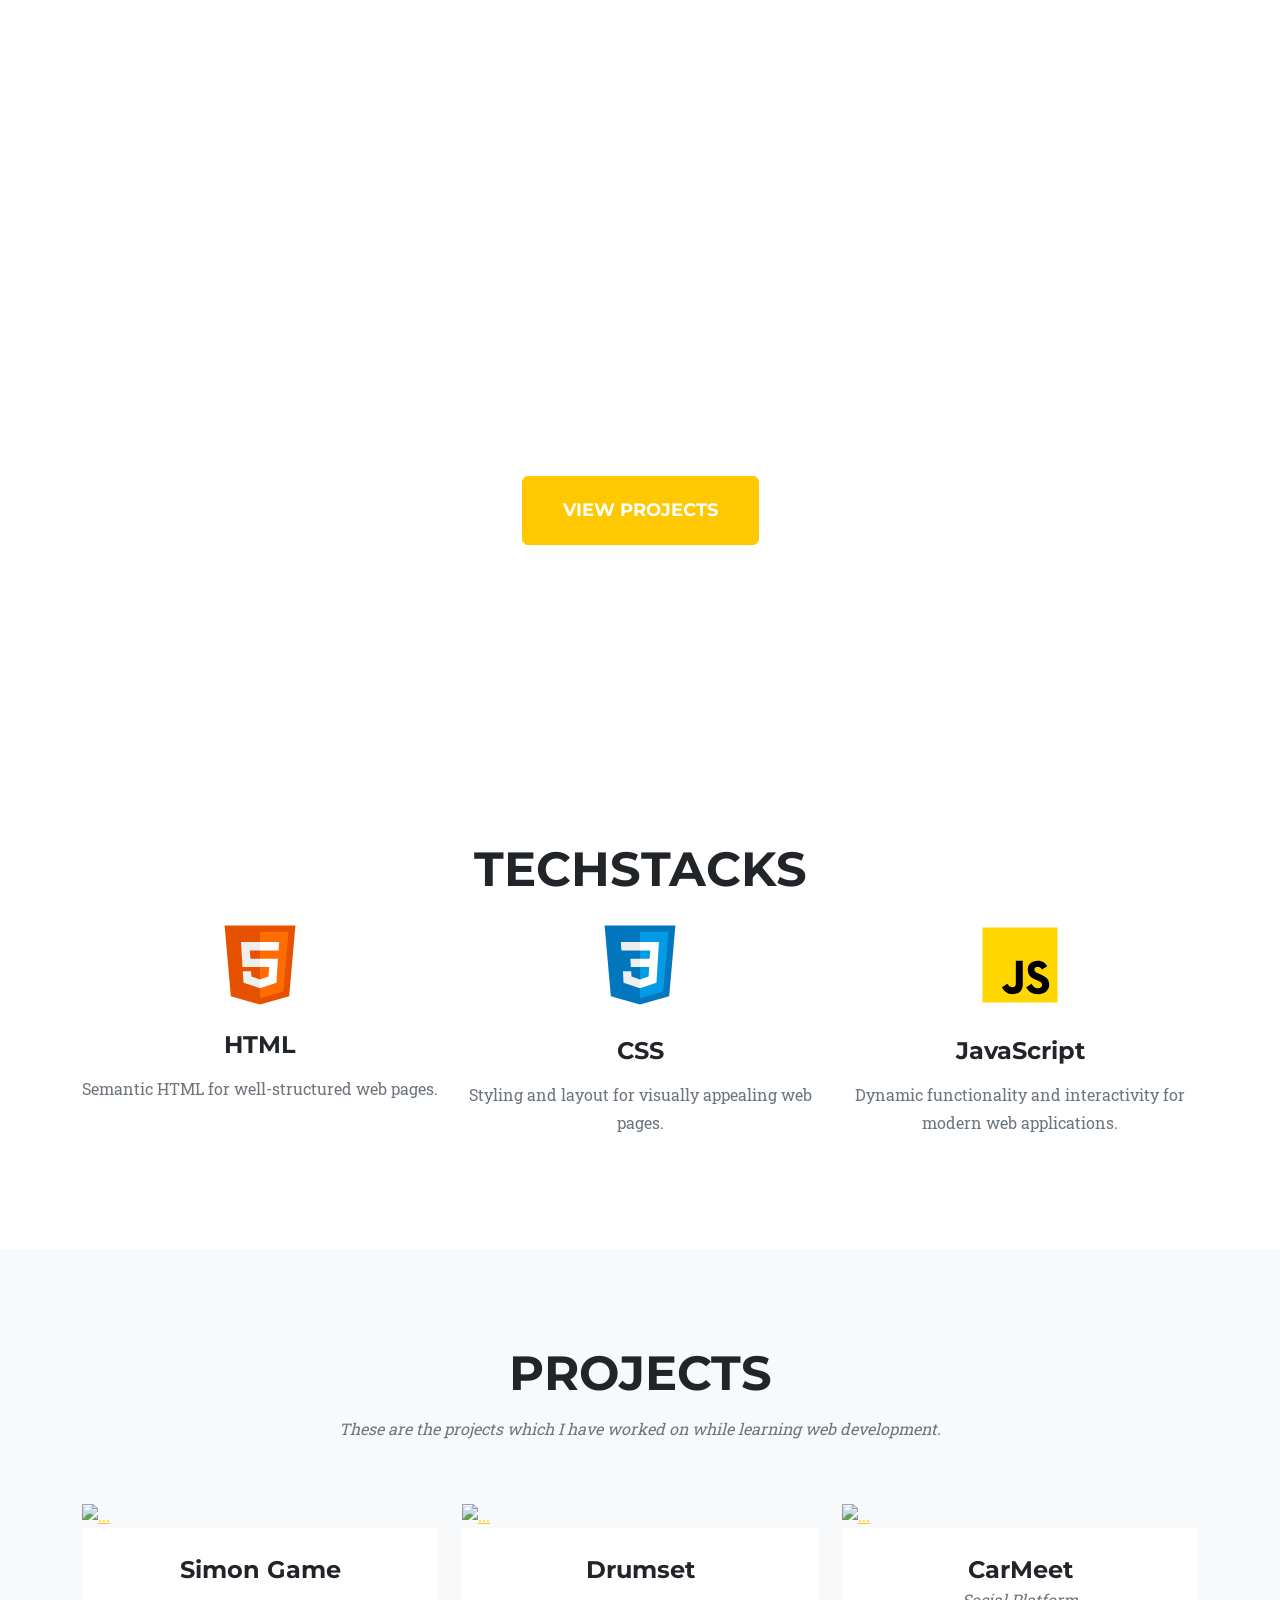
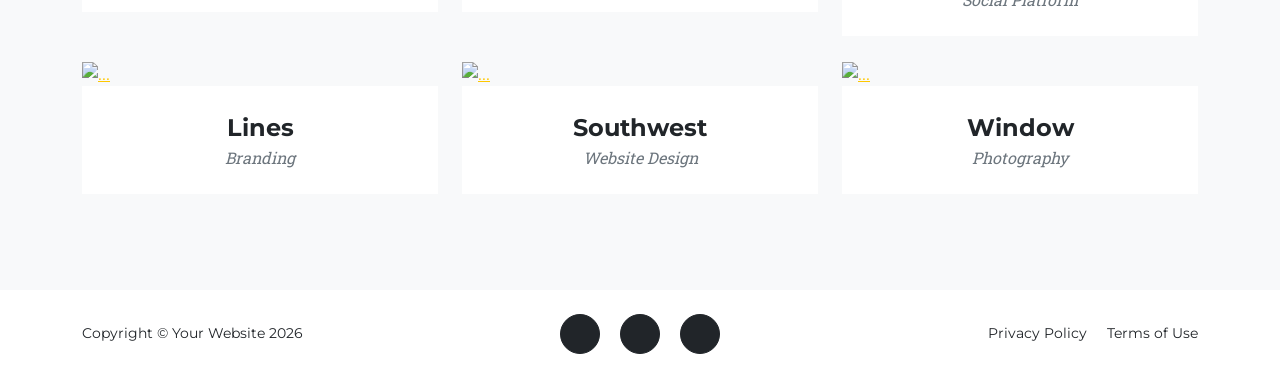
==== index.html @ a3920763 "removed few elements and updated svg" ====
<!DOCTYPE html>
<html lang="en">
    <head>
        <meta charset="utf-8" />
        <meta name="viewport" content="width=device-width, initial-scale=1, shrink-to-fit=no" />
        <meta name="description" content="" />
        <meta name="author" content="" />
        <title>My Projects</title>
        <!-- Favicon-->
        <link rel="icon" type="image/x-icon" href="assets/Craft_star.ico.png" />
        <!-- Font Awesome icons (free version)-->
        <script src="https://use.fontawesome.com/releases/v6.3.0/js/all.js" crossorigin="anonymous"></script>
        <!-- Google fonts-->
        <link href="https://fonts.googleapis.com/css?family=Montserrat:400,700" rel="stylesheet" type="text/css" />
        <link href="https://fonts.googleapis.com/css?family=Roboto+Slab:400,100,300,700" rel="stylesheet" type="text/css" />
        <!-- Core theme CSS (includes Bootstrap)-->
        <link href="style.css" rel="stylesheet" />
    </head>
    <body id="page-top">
        <!-- Masthead-->
        <header class="masthead">
            <div class="container">
                <div class="masthead-subheading">Welcome To My Projects!</div>
                <div class="masthead-heading text-uppercase">Here I Share My Work</div>
                <a class="btn btn-primary btn-xl text-uppercase" href="#portfolio">View Projects</a>
            </div>
        </header>
        <!-- TechStacks-->
        <section class="page-section" id="services">
            <div class="container">
                <div class="text-center">
                    <h2 class="section-heading text-uppercase">TechStacks</h2>
                </div>
                <div class="row text-center">
                    <div class="col-md-4">
                        <div class="timeline-image">
                            <svg xmlns="http://www.w3.org/2000/svg" x="0px" y="0px" width="48" height="48" viewBox="0 0 48 48">
                            <path fill="#E65100" d="M41,5H7l3,34l14,4l14-4L41,5L41,5z"></path><path fill="#FF6D00" d="M24 8L24 39.9 35.2 36.7 37.7 8z"></path><path fill="#FFF" d="M24,25v-4h8.6l-0.7,11.5L24,35.1v-4.2l4.1-1.4l0.3-4.5H24z M32.9,17l0.3-4H24v4H32.9z"></path><path fill="#EEE" d="M24,30.9v4.2l-7.9-2.6L15.7,27h4l0.2,2.5L24,30.9z M19.1,17H24v-4h-9.1l0.7,12H24v-4h-4.6L19.1,17z"></path>
                            </svg>
                        </div>
                        <h4 class="my-3">HTML</h4>
                        <p class="text-muted">Semantic HTML for well-structured web pages.</p>
                    </div>
                    <div class="col-md-4">
                        <div class="icons8-css-logo"></div>
                        <h4 class="my-3">CSS</h4>
                        <p class="text-muted">Styling and layout for visually appealing web pages.</p>
                    </div>
                    <div class="col-md-4">
                        <div class="icons8-javascript"></div>
                        <h4 class="my-3">JavaScript</h4>
                        <p class="text-muted">Dynamic functionality and interactivity for modern web applications.</p>
                    </div>
                </div>
            </div>
        </section>
        <!-- Portfolio Grid-->
        <section class="page-section bg-light" id="portfolio">
            <div class="container">
                <div class="text-center">
                    <h2 class="section-heading text-uppercase">Projects</h2>
                    <h3 class="section-subheading text-muted">These are the projects which I have worked on while learning web development.</h3>
                </div>
                <div class="row">
                    <div class="col-lg-4 col-sm-6 mb-4">
                        <!-- Portfolio item 1-->
                        <div class="portfolio-item">
                            <a class="portfolio-link" data-bs-toggle="modal" href="#portfolioModal1">
                                <div class="portfolio-hover">
                                    <div class="portfolio-hover-content"><i class="fas fa-plus fa-3x"></i></div>
                                </div>
                                <img class="img-fluid" src="assets/img/portfolio/Simon_Game.jpg" alt="..." />
                            </a>
                            <div class="portfolio-caption">
                                <div class="portfolio-caption-heading">Simon Game</div>
                            </div>
                        </div>
                    </div>
                    <div class="col-lg-4 col-sm-6 mb-4">
                        <!-- Portfolio item 2-->
                        <div class="portfolio-item">
                            <a class="portfolio-link" data-bs-toggle="modal" href="#portfolioModal2">
                                <div class="portfolio-hover">
                                    <div class="portfolio-hover-content"><i class="fas fa-plus fa-3x"></i></div>
                                </div>
                                <img class="img-fluid" src="assets/img/portfolio/Drumset.jpg" alt="..." />
                            </a>
                            <div class="portfolio-caption">
                                <div class="portfolio-caption-heading">Drumset</div>
                            </div>
                        </div>
                    </div>
                    <div class="col-lg-4 col-sm-6 mb-4">
                        <!-- Portfolio item 3-->
                        <div class="portfolio-item">
                            <a class="portfolio-link" data-bs-toggle="modal" href="#portfolioModal3">
                                <div class="portfolio-hover">
                                    <div class="portfolio-hover-content"><i class="fas fa-plus fa-3x"></i></div>
                                </div>
                                <img class="img-fluid" src="assets/img/portfolio/CarMeet.png" alt="..." />
                            </a>
                            <div class="portfolio-caption">
                                <div class="portfolio-caption-heading">CarMeet</div>
                                <div class="portfolio-caption-subheading text-muted">Social Platform</div>
                            </div>
                        </div>
                    </div>
                    <div class="col-lg-4 col-sm-6 mb-4 mb-lg-0">
                        <!-- Portfolio item 4-->
                        <div class="portfolio-item">
                            <a class="portfolio-link" data-bs-toggle="modal" href="#portfolioModal4">
                                <div class="portfolio-hover">
                                    <div class="portfolio-hover-content"><i class="fas fa-plus fa-3x"></i></div>
                                </div>
                                <img class="img-fluid" src="assets/img/portfolio/4.jpg" alt="..." />
                            </a>
                            <div class="portfolio-caption">
                                <div class="portfolio-caption-heading">Lines</div>
                                <div class="portfolio-caption-subheading text-muted">Branding</div>
                            </div>
                        </div>
                    </div>
                    <div class="col-lg-4 col-sm-6 mb-4 mb-sm-0">
                        <!-- Portfolio item 5-->
                        <div class="portfolio-item">
                            <a class="portfolio-link" data-bs-toggle="modal" href="#portfolioModal5">
                                <div class="portfolio-hover">
                                    <div class="portfolio-hover-content"><i class="fas fa-plus fa-3x"></i></div>
                                </div>
                                <img class="img-fluid" src="assets/img/portfolio/5.jpg" alt="..." />
                            </a>
                            <div class="portfolio-caption">
                                <div class="portfolio-caption-heading">Southwest</div>
                                <div class="portfolio-caption-subheading text-muted">Website Design</div>
                            </div>
                        </div>
                    </div>
                    <div class="col-lg-4 col-sm-6">
                        <!-- Portfolio item 6-->
                        <div class="portfolio-item">
                            <a class="portfolio-link" data-bs-toggle="modal" href="#portfolioModal6">
                                <div class="portfolio-hover">
                                    <div class="portfolio-hover-content"><i class="fas fa-plus fa-3x"></i></div>
                                </div>
                                <img class="img-fluid" src="assets/img/portfolio/6.jpg" alt="..." />
                            </a>
                            <div class="portfolio-caption">
                                <div class="portfolio-caption-heading">Window</div>
                                <div class="portfolio-caption-subheading text-muted">Photography</div>
                            </div>
                        </div>
                    </div>
                </div>
            </div>
        </section>
        <!-- Footer-->
        <footer class="footer py-4">
            <div class="container">
                <div class="row align-items-center">
                    <div class="col-lg-4 text-lg-start">Copyright &copy; Your Website 2026</div>
                    <div class="col-lg-4 my-3 my-lg-0">
                        <a class="btn btn-dark btn-social mx-2" href="#!" aria-label="Twitter"><i class="fab fa-twitter"></i></a>
                        <a class="btn btn-dark btn-social mx-2" href="#!" aria-label="Facebook"><i class="fab fa-facebook-f"></i></a>
                        <a class="btn btn-dark btn-social mx-2" href="#!" aria-label="LinkedIn"><i class="fab fa-linkedin-in"></i></a>
                    </div>
                    <div class="col-lg-4 text-lg-end">
                        <a class="link-dark text-decoration-none me-3" href="#!">Privacy Policy</a>
                        <a class="link-dark text-decoration-none" href="#!">Terms of Use</a>
                    </div>
                </div>
            </div>
        </footer>
        <!-- Portfolio Modals-->
        <!-- Portfolio item 1 modal popup-->
        <div class="portfolio-modal modal fade" id="portfolioModal1" tabindex="-1" role="dialog" aria-hidden="true">
            <div class="modal-dialog modal-dialog-centered">
                <div class="modal-content portfolio-modal-card">
                    <button class="close-modal" data-bs-dismiss="modal" type="button" aria-label="Close project">
                        <i class="fas fa-xmark"></i>
                    </button>
                    <div class="portfolio-modal-shell">
                        <div class="portfolio-modal-media">
                            <img class="img-fluid" src="assets/img/portfolio/Simon_Game.jpg" alt="Simon Game Challenge preview" />
                        </div>
                        <div class="portfolio-modal-body">
                            <p class="portfolio-modal-kicker">Featured Project</p>
                            <h2 class="portfolio-modal-title">Simon Game Challenge</h2>
                            <p class="portfolio-modal-subtitle">A memory-based web game built with JavaScript.</p>
                            <p class="portfolio-modal-description">This project recreates the classic Simon game with colored buttons, sound cues, and a progressively challenging level system.</p>
                            <div class="portfolio-modal-tech">
                                <span>HTML</span>
                                <span>CSS</span>
                                <span>JavaScript</span>
                            </div>
                            <div>
                                <p class="portfolio-modal-section-title">Features</p>
                                <ul class="portfolio-modal-features">
                                    <li><i class="fas fa-layer-group"></i><span>Two-column responsive layout</span></li>
                                    <li><i class="fas fa-image"></i><span>Large preview image with clean cropping</span></li>
                                    <li><i class="fas fa-wand-magic-sparkles"></i><span>Premium spacing, motion, and hover states</span></li>
                                </ul>
                            </div>
                            <div class="portfolio-modal-actions">
                                <a class="portfolio-modal-button portfolio-modal-button-primary"
                                    href="https://ujwal164.github.io/MyProjects/Simon%20Game%20Challenge%20Starting%20Files/index.html"
                                    onclick="window.open(this.href, '_blank'); return false;">
                                    <i class="fas fa-arrow-up-right-from-square"></i>
                                    Visit Project
                                </a>
                        </div>
                    </div>
                </div>
            </div>
        </div>
        </div>
        <!-- Portfolio item 2 modal popup-->
        <div class="portfolio-modal modal fade" id="portfolioModal2" tabindex="-1" role="dialog" aria-hidden="true">
            <div class="modal-dialog modal-dialog-centered">
                <div class="modal-content portfolio-modal-card">
                    <button class="close-modal" data-bs-dismiss="modal" type="button" aria-label="Close project">
                        <i class="fas fa-xmark"></i>
                    </button>
                    <div class="portfolio-modal-shell">
                        <div class="portfolio-modal-media">
                            <img class="img-fluid" src="assets/img/portfolio/Drumset.jpg" alt="Drumset preview" />
                        </div>
                        <div class="portfolio-modal-body">
                            <p class="portfolio-modal-kicker">Featured Project</p>
                            <h2 class="portfolio-modal-title">Drumset</h2>
                            <p class="portfolio-modal-subtitle">An interactive drum kit built with JavaScript.</p>
                            <p class="portfolio-modal-description">This project turns keyboard input into a playful sound-based interface with responsive controls and immediate visual feedback.</p>
                            <div class="portfolio-modal-tech">
                                <span>HTML</span>
                                <span>CSS</span>
                                <span>JavaScript</span>
                            </div>
                            <div>
                                <p class="portfolio-modal-section-title">Features</p>
                                <ul class="portfolio-modal-features">
                                    <li><i class="fas fa-layer-group"></i><span>Two-column responsive layout</span></li>
                                    <li><i class="fas fa-image"></i><span>Large preview image with clean cropping</span></li>
                                    <li><i class="fas fa-wand-magic-sparkles"></i><span>Premium spacing, motion, and hover states</span></li>
                                </ul>
                            </div>
                            <div class="portfolio-modal-actions">
                                <a class="portfolio-modal-button portfolio-modal-button-primary" href="https://ujwal164.github.io/MyProjects/Drumset/index.html" target="_blank" rel="noopener noreferrer">
                                    <i class="fas fa-arrow-up-right-from-square"></i>
                                    Visit Project
                                </a>
                            </div>
                        </div>
                    </div>
                </div>
            </div>
        </div>
        <!-- Portfolio item 3 modal popup-->
        <div class="portfolio-modal modal fade" id="portfolioModal3" tabindex="-1" role="dialog" aria-hidden="true">
            <div class="modal-dialog modal-dialog-centered">
                <div class="modal-content portfolio-modal-card">
                    <button class="close-modal" data-bs-dismiss="modal" type="button" aria-label="Close project">
                        <i class="fas fa-xmark"></i>
                    </button>
                    <div class="portfolio-modal-shell">
                        <div class="portfolio-modal-media">
                            <img class="img-fluid" src="assets/img/portfolio/CarMeet.png" alt="Portfolio project preview" />
                        </div>
                        <div class="portfolio-modal-body">
                            <p class="portfolio-modal-kicker">Featured Project</p>
                            <h2 class="portfolio-modal-title">CarMeet</h2>
                            <p class="portfolio-modal-subtitle">A modern car meet-up platform with a sleek design.</p>
                            <p class="portfolio-modal-description">This project features a responsive layout, intuitive user interface, and seamless integration with social media platforms.</p>
                            <div class="portfolio-modal-tech">
                                <span>HTML</span>
                                <span>CSS</span>
                                <span>JavaScript</span>
                            </div>
                            <div>
                                <p class="portfolio-modal-section-title">Features</p>
                                <ul class="portfolio-modal-features">
                                    <li><i class="fas fa-layer-group"></i><span>Two-column responsive layout</span></li>
                                    <li><i class="fas fa-image"></i><span>Large preview image with clean cropping</span></li>
                                    <li><i class="fas fa-wand-magic-sparkles"></i><span>Premium spacing, motion, and hover states</span></li>
                                </ul>
                            </div>
                            <div class="portfolio-modal-actions">
                                <a class="portfolio-modal-button portfolio-modal-button-primary" href="https://ujwal164.github.io/CarMeet/" target="_blank" rel="noopener noreferrer">
                                    <i class="fas fa-arrow-up-right-from-square"></i>
                                    Visit Project
                                </a>
                            </div>
                        </div>
                    </div>
                </div>
            </div>
        </div>
        <!-- Portfolio item 4 modal popup-->
        <div class="portfolio-modal modal fade" id="portfolioModal4" tabindex="-1" role="dialog" aria-hidden="true">
            <div class="modal-dialog modal-dialog-centered">
                <div class="modal-content portfolio-modal-card">
                    <button class="close-modal" data-bs-dismiss="modal" type="button" aria-label="Close project">
                        <i class="fas fa-xmark"></i>
                    </button>
                    <div class="portfolio-modal-shell">
                        <div class="portfolio-modal-media">
                            <img class="img-fluid" src="assets/img/portfolio/4.jpg" alt="Lines preview" />
                        </div>
                        <div class="portfolio-modal-body">
                            <p class="portfolio-modal-kicker">Featured Project</p>
                            <h2 class="portfolio-modal-title">Lines</h2>
                            <p class="portfolio-modal-subtitle">A clean branding concept with sharp visual rhythm.</p>
                            <p class="portfolio-modal-description">This layout focuses on clarity, brand presence, and a modern presentation that feels premium and production-ready.</p>
                            <div class="portfolio-modal-tech">
                                <span>HTML</span>
                                <span>CSS</span>
                                <span>JavaScript</span>
                            </div>
                            <div>
                                <p class="portfolio-modal-section-title">Features</p>
                                <ul class="portfolio-modal-features">
                                    <li><i class="fas fa-layer-group"></i><span>Two-column responsive layout</span></li>
                                    <li><i class="fas fa-image"></i><span>Large preview image with clean cropping</span></li>
                                    <li><i class="fas fa-wand-magic-sparkles"></i><span>Premium spacing, motion, and hover states</span></li>
                                </ul>
                            </div>
                            <div class="portfolio-modal-actions">
                                <a class="portfolio-modal-button portfolio-modal-button-primary" href="https://ujwal164.github.io/CarMeet/" target="_blank" rel="noopener noreferrer">
                                    <i class="fas fa-arrow-up-right-from-square"></i>
                                    Visit Project
                                </a>
                            </div>
                        </div>
                    </div>
                </div>
            </div>
        </div>
        <!-- Portfolio item 5 modal popup-->
        <div class="portfolio-modal modal fade" id="portfolioModal5" tabindex="-1" role="dialog" aria-hidden="true">
            <div class="modal-dialog modal-dialog-centered">
                <div class="modal-content portfolio-modal-card">
                    <button class="close-modal" data-bs-dismiss="modal" type="button" aria-label="Close project">
                        <i class="fas fa-xmark"></i>
                    </button>
                    <div class="portfolio-modal-shell">
                        <div class="portfolio-modal-media">
                            <img class="img-fluid" src="assets/img/portfolio/5.jpg" alt="Southwest preview" />
                        </div>
                        <div class="portfolio-modal-body">
                            <p class="portfolio-modal-kicker">Featured Project</p>
                            <h2 class="portfolio-modal-title">Southwest</h2>
                            <p class="portfolio-modal-subtitle">A website design study with a clear, editorial feel.</p>
                            <p class="portfolio-modal-description">The composition uses modern spacing and a calm visual hierarchy to communicate the project with confidence and polish.</p>
                            <div class="portfolio-modal-tech">
                                <span>HTML</span>
                                <span>CSS</span>
                                <span>JavaScript</span>
                            </div>
                            <div>
                                <p class="portfolio-modal-section-title">Features</p>
                                <ul class="portfolio-modal-features">
                                    <li><i class="fas fa-layer-group"></i><span>Two-column responsive layout</span></li>
                                    <li><i class="fas fa-image"></i><span>Large preview image with clean cropping</span></li>
                                    <li><i class="fas fa-wand-magic-sparkles"></i><span>Premium spacing, motion, and hover states</span></li>
                                </ul>
                            </div>
                            <div class="portfolio-modal-actions">
                                <a class="portfolio-modal-button portfolio-modal-button-primary" href="#!" target="_blank" rel="noopener noreferrer">
                                    <i class="fas fa-arrow-up-right-from-square"></i>
                                    Visit Project
                                </a>
                            </div>
                        </div>
                    </div>
                </div>
            </div>
        </div>
        <!-- Portfolio item 6 modal popup-->
        <div class="portfolio-modal modal fade" id="portfolioModal6" tabindex="-1" role="dialog" aria-hidden="true">
            <div class="modal-dialog modal-dialog-centered">
                <div class="modal-content portfolio-modal-card">
                    <button class="close-modal" data-bs-dismiss="modal" type="button" aria-label="Close project">
                        <i class="fas fa-xmark"></i>
                    </button>
                    <div class="portfolio-modal-shell">
                        <div class="portfolio-modal-media">
                            <img class="img-fluid" src="assets/img/portfolio/6.jpg" alt="Window preview" />
                        </div>
                        <div class="portfolio-modal-body">
                            <p class="portfolio-modal-kicker">Featured Project</p>
                            <h2 class="portfolio-modal-title">Window</h2>
                            <p class="portfolio-modal-subtitle">A photography-inspired layout with strong visual framing.</p>
                            <p class="portfolio-modal-description">This project balances large imagery and concise copy so the work feels sharp, intentional, and easy to scan.</p>
                            <div class="portfolio-modal-tech">
                                <span>HTML</span>
                                <span>CSS</span>
                                <span>JavaScript</span>
                            </div>
                            <div>
                                <p class="portfolio-modal-section-title">Features</p>
                                <ul class="portfolio-modal-features">
                                    <li><i class="fas fa-layer-group"></i><span>Two-column responsive layout</span></li>
                                    <li><i class="fas fa-image"></i><span>Large preview image with clean cropping</span></li>
                                    <li><i class="fas fa-wand-magic-sparkles"></i><span>Premium spacing, motion, and hover states</span></li>
                                </ul>
                            </div>
                            <div class="portfolio-modal-actions">
                                <a class="portfolio-modal-button portfolio-modal-button-primary" href="#!" target="_blank" rel="noopener noreferrer">
                                    <i class="fas fa-arrow-up-right-from-square"></i>
                                    Visit Project
                                </a>
                            </div>
                        </div>
                    </div>
                </div>
            </div>
        </div>
        <!-- Bootstrap core JS-->
        <script src="https://cdn.jsdelivr.net/npm/bootstrap@5.2.3/dist/js/bootstrap.bundle.min.js"></script>
        <!-- Core theme JS-->
        <script src="index.js"></script>
    </body>
</html>
---- style.css ----
@charset "UTF-8";
:root {
  --bs-blue: #0d6efd;
  --bs-indigo: #6610f2;
  --bs-purple: #6f42c1;
  --bs-pink: #d63384;
  --bs-red: #dc3545;
  --bs-orange: #fd7e14;
  --bs-yellow: #ffc800;
  --bs-green: #198754;
  --bs-teal: #20c997;
  --bs-cyan: #0dcaf0;
  --bs-black: #000;
  --bs-white: #fff;
  --bs-gray: #6c757d;
  --bs-gray-dark: #343a40;
  --bs-gray-100: #f8f9fa;
  --bs-gray-200: #e9ecef;
  --bs-gray-300: #dee2e6;
  --bs-gray-400: #ced4da;
  --bs-gray-500: #adb5bd;
  --bs-gray-600: #6c757d;
  --bs-gray-700: #495057;
  --bs-gray-800: #343a40;
  --bs-gray-900: #212529;
  --bs-primary: #ffc800;
  --bs-secondary: #6c757d;
  --bs-success: #198754;
  --bs-info: #0dcaf0;
  --bs-warning: #ffc800;
  --bs-danger: #dc3545;
  --bs-light: #f8f9fa;
  --bs-dark: #212529;
  --bs-primary-rgb: 255, 200, 0;
  --bs-secondary-rgb: 108, 117, 125;
  --bs-success-rgb: 25, 135, 84;
  --bs-info-rgb: 13, 202, 240;
  --bs-warning-rgb: 255, 200, 0;
  --bs-danger-rgb: 220, 53, 69;
  --bs-light-rgb: 248, 249, 250;
  --bs-dark-rgb: 33, 37, 41;
  --bs-white-rgb: 255, 255, 255;
  --bs-black-rgb: 0, 0, 0;
  --bs-body-color-rgb: 33, 37, 41;
  --bs-body-bg-rgb: 255, 255, 255;
  --bs-font-sans-serif: system-ui, -apple-system, "Segoe UI", Roboto, "Helvetica Neue", "Noto Sans", "Liberation Sans", Arial, sans-serif, "Apple Color Emoji", "Segoe UI Emoji", "Segoe UI Symbol", "Noto Color Emoji";
  --bs-font-monospace: SFMono-Regular, Menlo, Monaco, Consolas, "Liberation Mono", "Courier New", monospace;
  --bs-gradient: linear-gradient(180deg, rgba(255, 255, 255, 0.15), rgba(255, 255, 255, 0));
  --bs-body-font-family: Roboto Slab, -apple-system, BlinkMacSystemFont, Segoe UI, Roboto, Helvetica Neue, Arial, sans-serif, Apple Color Emoji, Segoe UI Emoji, Segoe UI Symbol, Noto Color Emoji;
  --bs-body-font-size: 1rem;
  --bs-body-font-weight: 400;
  --bs-body-line-height: 1.5;
  --bs-body-color: #212529;
  --bs-body-bg: #fff;
  --bs-border-width: 1px;
  --bs-border-style: solid;
  --bs-border-color: #dee2e6;
  --bs-border-color-translucent: rgba(0, 0, 0, 0.175);
  --bs-border-radius: 0.375rem;
  --bs-border-radius-sm: 0.25rem;
  --bs-border-radius-lg: 0.5rem;
  --bs-border-radius-xl: 1rem;
  --bs-border-radius-2xl: 2rem;
  --bs-border-radius-pill: 50rem;
  --bs-link-color: #ffc800;
  --bs-link-hover-color: #cca000;
  --bs-code-color: #d63384;
  --bs-highlight-bg: #fff4cc;
}

*,
*::before,
*::after {
  box-sizing: border-box;
}

@media (prefers-reduced-motion: no-preference) {
  :root {
    scroll-behavior: smooth;
  }
}

body {
  margin: 0;
  font-family: var(--bs-body-font-family);
  font-size: var(--bs-body-font-size);
  font-weight: var(--bs-body-font-weight);
  line-height: var(--bs-body-line-height);
  color: var(--bs-body-color);
  text-align: var(--bs-body-text-align);
  background-color: var(--bs-body-bg);
  -webkit-text-size-adjust: 100%;
  -webkit-tap-highlight-color: rgba(0, 0, 0, 0);
}

hr {
  margin: 1rem 0;
  color: inherit;
  border: 0;
  border-top: 1px solid;
  opacity: 0.25;
}

h6, .h6, h5, .h5, h4, .h4, h3, .h3, h2, .h2, h1, .h1 {
  margin-top: 0;
  margin-bottom: 0.5rem;
  font-family: "Montserrat", -apple-system, BlinkMacSystemFont, "Segoe UI", Roboto, "Helvetica Neue", Arial, sans-serif, "Apple Color Emoji", "Segoe UI Emoji", "Segoe UI Symbol", "Noto Color Emoji";
  font-weight: 700;
  line-height: 1.2;
}

h1, .h1 {
  font-size: calc(1.375rem + 1.5vw);
}
@media (min-width: 1200px) {
  h1, .h1 {
    font-size: 2.5rem;
  }
}

h2, .h2 {
  font-size: calc(1.325rem + 0.9vw);
}
@media (min-width: 1200px) {
  h2, .h2 {
    font-size: 2rem;
  }
}

h3, .h3 {
  font-size: calc(1.3rem + 0.6vw);
}
@media (min-width: 1200px) {
  h3, .h3 {
    font-size: 1.75rem;
  }
}

h4, .h4 {
  font-size: calc(1.275rem + 0.3vw);
}
@media (min-width: 1200px) {
  h4, .h4 {
    font-size: 1.5rem;
  }
}

h5, .h5 {
  font-size: 1.25rem;
}

h6, .h6 {
  font-size: 1rem;
}

p {
  margin-top: 0;
  margin-bottom: 1rem;
}

abbr[title] {
  -webkit-text-decoration: underline dotted;
          text-decoration: underline dotted;
  cursor: help;
  -webkit-text-decoration-skip-ink: none;
          text-decoration-skip-ink: none;
}

address {
  margin-bottom: 1rem;
  font-style: normal;
  line-height: inherit;
}

ol,
ul {
  padding-left: 2rem;
}

ol,
ul,
dl {
  margin-top: 0;
  margin-bottom: 1rem;
}

ol ol,
ul ul,
ol ul,
ul ol {
  margin-bottom: 0;
}

dt {
  font-weight: 700;
}

dd {
  margin-bottom: 0.5rem;
  margin-left: 0;
}

blockquote {
  margin: 0 0 1rem;
}

b,
strong {
  font-weight: bolder;
}

small, .small {
  font-size: 0.875em;
}

mark, .mark {
  padding: 0.1875em;
  background-color: var(--bs-highlight-bg);
}

sub,
sup {
  position: relative;
  font-size: 0.75em;
  line-height: 0;
  vertical-align: baseline;
}

sub {
  bottom: -0.25em;
}

sup {
  top: -0.5em;
}

a {
  color: var(--bs-link-color);
  text-decoration: underline;
}
a:hover {
  color: var(--bs-link-hover-color);
}

a:not([href]):not([class]), a:not([href]):not([class]):hover {
  color: inherit;
  text-decoration: none;
}

pre,
code,
kbd,
samp {
  font-family: var(--bs-font-monospace);
  font-size: 1em;
}

pre {
  display: block;
  margin-top: 0;
  margin-bottom: 1rem;
  overflow: auto;
  font-size: 0.875em;
}
pre code {
  font-size: inherit;
  color: inherit;
  word-break: normal;
}

code {
  font-size: 0.875em;
  color: var(--bs-code-color);
  word-wrap: break-word;
}
a > code {
  color: inherit;
}

kbd {
  padding: 0.1875rem 0.375rem;
  font-size: 0.875em;
  color: var(--bs-body-bg);
  background-color: var(--bs-body-color);
  border-radius: 0.25rem;
}
kbd kbd {
  padding: 0;
  font-size: 1em;
}

figure {
  margin: 0 0 1rem;
}

img,
svg {
  vertical-align: middle;
}

table {
  caption-side: bottom;
  border-collapse: collapse;
}

caption {
  padding-top: 0.5rem;
  padding-bottom: 0.5rem;
  color: #6c757d;
  text-align: left;
}

th {
  text-align: inherit;
  text-align: -webkit-match-parent;
}

thead,
tbody,
tfoot,
tr,
td,
th {
  border-color: inherit;
  border-style: solid;
  border-width: 0;
}

label {
  display: inline-block;
}

button {
  border-radius: 0;
}

button:focus:not(:focus-visible) {
  outline: 0;
}

input,
button,
select,
optgroup,
textarea {
  margin: 0;
  font-family: inherit;
  font-size: inherit;
  line-height: inherit;
}

button,
select {
  text-transform: none;
}

[role=button] {
  cursor: pointer;
}

select {
  word-wrap: normal;
}
select:disabled {
  opacity: 1;
}

[list]:not([type=date]):not([type=datetime-local]):not([type=month]):not([type=week]):not([type=time])::-webkit-calendar-picker-indicator {
  display: none !important;
}

button,
[type=button],
[type=reset],
[type=submit] {
  -webkit-appearance: button;
}
button:not(:disabled),
[type=button]:not(:disabled),
[type=reset]:not(:disabled),
[type=submit]:not(:disabled) {
  cursor: pointer;
}

::-moz-focus-inner {
  padding: 0;
  border-style: none;
}

textarea {
  resize: vertical;
}

fieldset {
  min-width: 0;
  padding: 0;
  margin: 0;
  border: 0;
}

legend {
  float: left;
  width: 100%;
  padding: 0;
  margin-bottom: 0.5rem;
  font-size: calc(1.275rem + 0.3vw);
  line-height: inherit;
}
@media (min-width: 1200px) {
  legend {
    font-size: 1.5rem;
  }
}
legend + * {
  clear: left;
}

::-webkit-datetime-edit-fields-wrapper,
::-webkit-datetime-edit-text,
::-webkit-datetime-edit-minute,
::-webkit-datetime-edit-hour-field,
::-webkit-datetime-edit-day-field,
::-webkit-datetime-edit-month-field,
::-webkit-datetime-edit-year-field {
  padding: 0;
}

::-webkit-inner-spin-button {
  height: auto;
}

[type=search] {
  outline-offset: -2px;
  -webkit-appearance: textfield;
}

/* rtl:raw:
[type="tel"],
[type="url"],
[type="email"],
[type="number"] {
  direction: ltr;
}
*/
::-webkit-search-decoration {
  -webkit-appearance: none;
}

::-webkit-color-swatch-wrapper {
  padding: 0;
}

::file-selector-button {
  font: inherit;
  -webkit-appearance: button;
}

output {
  display: inline-block;
}

iframe {
  border: 0;
}

summary {
  display: list-item;
  cursor: pointer;
}

progress {
  vertical-align: baseline;
}

[hidden] {
  display: none !important;
}

.lead {
  font-size: 1.25rem;
  font-weight: 300;
}

.display-1 {
  font-size: calc(1.625rem + 4.5vw);
  font-weight: 300;
  line-height: 1.2;
}
@media (min-width: 1200px) {
  .display-1 {
    font-size: 5rem;
  }
}

.display-2 {
  font-size: calc(1.575rem + 3.9vw);
  font-weight: 300;
  line-height: 1.2;
}
@media (min-width: 1200px) {
  .display-2 {
    font-size: 4.5rem;
  }
}

.display-3 {
  font-size: calc(1.525rem + 3.3vw);
  font-weight: 300;
  line-height: 1.2;
}
@media (min-width: 1200px) {
  .display-3 {
    font-size: 4rem;
  }
}

.display-4 {
  font-size: calc(1.475rem + 2.7vw);
  font-weight: 300;
  line-height: 1.2;
}
@media (min-width: 1200px) {
  .display-4 {
    font-size: 3.5rem;
  }
}

.display-5 {
  font-size: calc(1.425rem + 2.1vw);
  font-weight: 300;
  line-height: 1.2;
}
@media (min-width: 1200px) {
  .display-5 {
    font-size: 3rem;
  }
}

.timeline-image svg{
    width:100px;
    height:100px;
    display:block;
    margin:auto;
}

.icons8-css-logo { 
    display: inline-block;
    width: 100px;
    height: 100px;
    background: url('[data-uri]') 50% 50% no-repeat;
    background-size: 100%; }

.icons8-javascript { 
    display: inline-block;
    width: 100px;
    height: 100px;
    background: url('[data-uri]') 50% 50% no-repeat;
    background-size: 100%; }

.display-6 {
  font-size: calc(1.375rem + 1.5vw);
  font-weight: 300;
  line-height: 1.2;
}
@media (min-width: 1200px) {
  .display-6 {
    font-size: 2.5rem;
  }
}

.list-unstyled {
  padding-left: 0;
  list-style: none;
}

.list-inline {
  padding-left: 0;
  list-style: none;
}

.list-inline-item {
  display: inline-block;
}
.list-inline-item:not(:last-child) {
  margin-right: 0.5rem;
}

.initialism {
  font-size: 0.875em;
  text-transform: uppercase;
}

.blockquote {
  margin-bottom: 1rem;
  font-size: 1.25rem;
}
.blockquote > :last-child {
  margin-bottom: 0;
}

.blockquote-footer {
  margin-top: -1rem;
  margin-bottom: 1rem;
  font-size: 0.875em;
  color: #6c757d;
}
.blockquote-footer::before {
  content: "— ";
}

.img-fluid {
  max-width: 100%;
  height: auto;
}

.img-thumbnail {
  padding: 0.25rem;
  background-color: #fff;
  border: 1px solid var(--bs-border-color);
  border-radius: 0.375rem;
  max-width: 100%;
  height: auto;
}

.figure {
  display: inline-block;
}

.figure-img {
  margin-bottom: 0.5rem;
  line-height: 1;
}

.figure-caption {
  font-size: 0.875em;
  color: #6c757d;
}

.container,
.container-fluid,
.container-xxl,
.container-xl,
.container-lg,
.container-md,
.container-sm {
  --bs-gutter-x: 1.5rem;
  --bs-gutter-y: 0;
  width: 100%;
  padding-right: calc(var(--bs-gutter-x) * 0.5);
  padding-left: calc(var(--bs-gutter-x) * 0.5);
  margin-right: auto;
  margin-left: auto;
}

@media (min-width: 576px) {
  .container-sm, .container {
    max-width: 540px;
  }
}
@media (min-width: 768px) {
  .container-md, .container-sm, .container {
    max-width: 720px;
  }
}
@media (min-width: 992px) {
  .container-lg, .container-md, .container-sm, .container {
    max-width: 960px;
  }
}
@media (min-width: 1200px) {
  .container-xl, .container-lg, .container-md, .container-sm, .container {
    max-width: 1140px;
  }
}
@media (min-width: 1400px) {
  .container-xxl, .container-xl, .container-lg, .container-md, .container-sm, .container {
    max-width: 1320px;
  }
}
.row {
  --bs-gutter-x: 1.5rem;
  --bs-gutter-y: 0;
  display: flex;
  flex-wrap: wrap;
  margin-top: calc(-1 * var(--bs-gutter-y));
  margin-right: calc(-0.5 * var(--bs-gutter-x));
  margin-left: calc(-0.5 * var(--bs-gutter-x));
}
.row > * {
  flex-shrink: 0;
  width: 100%;
  max-width: 100%;
  padding-right: calc(var(--bs-gutter-x) * 0.5);
  padding-left: calc(var(--bs-gutter-x) * 0.5);
  margin-top: var(--bs-gutter-y);
}

.col {
  flex: 1 0 0%;
}

.row-cols-auto > * {
  flex: 0 0 auto;
  width: auto;
}

.row-cols-1 > * {
  flex: 0 0 auto;
  width: 100%;
}

.row-cols-2 > * {
  flex: 0 0 auto;
  width: 50%;
}

.row-cols-3 > * {
  flex: 0 0 auto;
  width: 33.3333333333%;
}

.row-cols-4 > * {
  flex: 0 0 auto;
  width: 25%;
}

.row-cols-5 > * {
  flex: 0 0 auto;
  width: 20%;
}

.row-cols-6 > * {
  flex: 0 0 auto;
  width: 16.6666666667%;
}

.col-auto {
  flex: 0 0 auto;
  width: auto;
}

.col-1 {
  flex: 0 0 auto;
  width: 8.33333333%;
}

.col-2 {
  flex: 0 0 auto;
  width: 16.66666667%;
}

.col-3 {
  flex: 0 0 auto;
  width: 25%;
}

.col-4 {
  flex: 0 0 auto;
  width: 33.33333333%;
}

.col-5 {
  flex: 0 0 auto;
  width: 41.66666667%;
}

.col-6 {
  flex: 0 0 auto;
  width: 50%;
}

.col-7 {
  flex: 0 0 auto;
  width: 58.33333333%;
}

.col-8 {
  flex: 0 0 auto;
  width: 66.66666667%;
}

.col-9 {
  flex: 0 0 auto;
  width: 75%;
}

.col-10 {
  flex: 0 0 auto;
  width: 83.33333333%;
}

.col-11 {
  flex: 0 0 auto;
  width: 91.66666667%;
}

.col-12 {
  flex: 0 0 auto;
  width: 100%;
}

.offset-1 {
  margin-left: 8.33333333%;
}

.offset-2 {
  margin-left: 16.66666667%;
}

.offset-3 {
  margin-left: 25%;
}

.offset-4 {
  margin-left: 33.33333333%;
}

.offset-5 {
  margin-left: 41.66666667%;
}

.offset-6 {
  margin-left: 50%;
}

.offset-7 {
  margin-left: 58.33333333%;
}

.offset-8 {
  margin-left: 66.66666667%;
}

.offset-9 {
  margin-left: 75%;
}

.offset-10 {
  margin-left: 83.33333333%;
}

.offset-11 {
  margin-left: 91.66666667%;
}

.g-0,
.gx-0 {
  --bs-gutter-x: 0;
}

.g-0,
.gy-0 {
  --bs-gutter-y: 0;
}

.g-1,
.gx-1 {
  --bs-gutter-x: 0.25rem;
}

.g-1,
.gy-1 {
  --bs-gutter-y: 0.25rem;
}

.g-2,
.gx-2 {
  --bs-gutter-x: 0.5rem;
}

.g-2,
.gy-2 {
  --bs-gutter-y: 0.5rem;
}

.g-3,
.gx-3 {
  --bs-gutter-x: 1rem;
}

.g-3,
.gy-3 {
  --bs-gutter-y: 1rem;
}

.g-4,
.gx-4 {
  --bs-gutter-x: 1.5rem;
}

.g-4,
.gy-4 {
  --bs-gutter-y: 1.5rem;
}

.g-5,
.gx-5 {
  --bs-gutter-x: 3rem;
}

.g-5,
.gy-5 {
  --bs-gutter-y: 3rem;
}

@media (min-width: 576px) {
  .col-sm {
    flex: 1 0 0%;
  }
  .row-cols-sm-auto > * {
    flex: 0 0 auto;
    width: auto;
  }
  .row-cols-sm-1 > * {
    flex: 0 0 auto;
    width: 100%;
  }
  .row-cols-sm-2 > * {
    flex: 0 0 auto;
    width: 50%;
  }
  .row-cols-sm-3 > * {
    flex: 0 0 auto;
    width: 33.3333333333%;
  }
  .row-cols-sm-4 > * {
    flex: 0 0 auto;
    width: 25%;
  }
  .row-cols-sm-5 > * {
    flex: 0 0 auto;
    width: 20%;
  }
  .row-cols-sm-6 > * {
    flex: 0 0 auto;
    width: 16.6666666667%;
  }
  .col-sm-auto {
    flex: 0 0 auto;
    width: auto;
  }
  .col-sm-1 {
    flex: 0 0 auto;
    width: 8.33333333%;
  }
  .col-sm-2 {
    flex: 0 0 auto;
    width: 16.66666667%;
  }
  .col-sm-3 {
    flex: 0 0 auto;
    width: 25%;
  }
  .col-sm-4 {
    flex: 0 0 auto;
    width: 33.33333333%;
  }
  .col-sm-5 {
    flex: 0 0 auto;
    width: 41.66666667%;
  }
  .col-sm-6 {
    flex: 0 0 auto;
    width: 50%;
  }
  .col-sm-7 {
    flex: 0 0 auto;
    width: 58.33333333%;
  }
  .col-sm-8 {
    flex: 0 0 auto;
    width: 66.66666667%;
  }
  .col-sm-9 {
    flex: 0 0 auto;
    width: 75%;
  }
  .col-sm-10 {
    flex: 0 0 auto;
    width: 83.33333333%;
  }
  .col-sm-11 {
    flex: 0 0 auto;
    width: 91.66666667%;
  }
  .col-sm-12 {
    flex: 0 0 auto;
    width: 100%;
  }
  .offset-sm-0 {
    margin-left: 0;
  }
  .offset-sm-1 {
    margin-left: 8.33333333%;
  }
  .offset-sm-2 {
    margin-left: 16.66666667%;
  }
  .offset-sm-3 {
    margin-left: 25%;
  }
  .offset-sm-4 {
    margin-left: 33.33333333%;
  }
  .offset-sm-5 {
    margin-left: 41.66666667%;
  }
  .offset-sm-6 {
    margin-left: 50%;
  }
  .offset-sm-7 {
    margin-left: 58.33333333%;
  }
  .offset-sm-8 {
    margin-left: 66.66666667%;
  }
  .offset-sm-9 {
    margin-left: 75%;
  }
  .offset-sm-10 {
    margin-left: 83.33333333%;
  }
  .offset-sm-11 {
    margin-left: 91.66666667%;
  }
  .g-sm-0,
  .gx-sm-0 {
    --bs-gutter-x: 0;
  }
  .g-sm-0,
  .gy-sm-0 {
    --bs-gutter-y: 0;
  }
  .g-sm-1,
  .gx-sm-1 {
    --bs-gutter-x: 0.25rem;
  }
  .g-sm-1,
  .gy-sm-1 {
    --bs-gutter-y: 0.25rem;
  }
  .g-sm-2,
  .gx-sm-2 {
    --bs-gutter-x: 0.5rem;
  }
  .g-sm-2,
  .gy-sm-2 {
    --bs-gutter-y: 0.5rem;
  }
  .g-sm-3,
  .gx-sm-3 {
    --bs-gutter-x: 1rem;
  }
  .g-sm-3,
  .gy-sm-3 {
    --bs-gutter-y: 1rem;
  }
  .g-sm-4,
  .gx-sm-4 {
    --bs-gutter-x: 1.5rem;
  }
  .g-sm-4,
  .gy-sm-4 {
    --bs-gutter-y: 1.5rem;
  }
  .g-sm-5,
  .gx-sm-5 {
    --bs-gutter-x: 3rem;
  }
  .g-sm-5,
  .gy-sm-5 {
    --bs-gutter-y: 3rem;
  }
}
@media (min-width: 768px) {
  .col-md {
    flex: 1 0 0%;
  }
  .row-cols-md-auto > * {
    flex: 0 0 auto;
    width: auto;
  }
  .row-cols-md-1 > * {
    flex: 0 0 auto;
    width: 100%;
  }
  .row-cols-md-2 > * {
    flex: 0 0 auto;
    width: 50%;
  }
  .row-cols-md-3 > * {
    flex: 0 0 auto;
    width: 33.3333333333%;
  }
  .row-cols-md-4 > * {
    flex: 0 0 auto;
    width: 25%;
  }
  .row-cols-md-5 > * {
    flex: 0 0 auto;
    width: 20%;
  }
  .row-cols-md-6 > * {
    flex: 0 0 auto;
    width: 16.6666666667%;
  }
  .col-md-auto {
    flex: 0 0 auto;
    width: auto;
  }
  .col-md-1 {
    flex: 0 0 auto;
    width: 8.33333333%;
  }
  .col-md-2 {
    flex: 0 0 auto;
    width: 16.66666667%;
  }
  .col-md-3 {
    flex: 0 0 auto;
    width: 25%;
  }
  .col-md-4 {
    flex: 0 0 auto;
    width: 33.33333333%;
  }
  .col-md-5 {
    flex: 0 0 auto;
    width: 41.66666667%;
  }
  .col-md-6 {
    flex: 0 0 auto;
    width: 50%;
  }
  .col-md-7 {
    flex: 0 0 auto;
    width: 58.33333333%;
  }
  .col-md-8 {
    flex: 0 0 auto;
    width: 66.66666667%;
  }
  .col-md-9 {
    flex: 0 0 auto;
    width: 75%;
  }
  .col-md-10 {
    flex: 0 0 auto;
    width: 83.33333333%;
  }
  .col-md-11 {
    flex: 0 0 auto;
    width: 91.66666667%;
  }
  .col-md-12 {
    flex: 0 0 auto;
    width: 100%;
  }
  .offset-md-0 {
    margin-left: 0;
  }
  .offset-md-1 {
    margin-left: 8.33333333%;
  }
  .offset-md-2 {
    margin-left: 16.66666667%;
  }
  .offset-md-3 {
    margin-left: 25%;
  }
  .offset-md-4 {
    margin-left: 33.33333333%;
  }
  .offset-md-5 {
    margin-left: 41.66666667%;
  }
  .offset-md-6 {
    margin-left: 50%;
  }
  .offset-md-7 {
    margin-left: 58.33333333%;
  }
  .offset-md-8 {
    margin-left: 66.66666667%;
  }
  .offset-md-9 {
    margin-left: 75%;
  }
  .offset-md-10 {
    margin-left: 83.33333333%;
  }
  .offset-md-11 {
    margin-left: 91.66666667%;
  }
  .g-md-0,
  .gx-md-0 {
    --bs-gutter-x: 0;
  }
  .g-md-0,
  .gy-md-0 {
    --bs-gutter-y: 0;
  }
  .g-md-1,
  .gx-md-1 {
    --bs-gutter-x: 0.25rem;
  }
  .g-md-1,
  .gy-md-1 {
    --bs-gutter-y: 0.25rem;
  }
  .g-md-2,
  .gx-md-2 {
    --bs-gutter-x: 0.5rem;
  }
  .g-md-2,
  .gy-md-2 {
    --bs-gutter-y: 0.5rem;
  }
  .g-md-3,
  .gx-md-3 {
    --bs-gutter-x: 1rem;
  }
  .g-md-3,
  .gy-md-3 {
    --bs-gutter-y: 1rem;
  }
  .g-md-4,
  .gx-md-4 {
    --bs-gutter-x: 1.5rem;
  }
  .g-md-4,
  .gy-md-4 {
    --bs-gutter-y: 1.5rem;
  }
  .g-md-5,
  .gx-md-5 {
    --bs-gutter-x: 3rem;
  }
  .g-md-5,
  .gy-md-5 {
    --bs-gutter-y: 3rem;
  }
}
@media (min-width: 992px) {
  .col-lg {
    flex: 1 0 0%;
  }
  .row-cols-lg-auto > * {
    flex: 0 0 auto;
    width: auto;
  }
  .row-cols-lg-1 > * {
    flex: 0 0 auto;
    width: 100%;
  }
  .row-cols-lg-2 > * {
    flex: 0 0 auto;
    width: 50%;
  }
  .row-cols-lg-3 > * {
    flex: 0 0 auto;
    width: 33.3333333333%;
  }
  .row-cols-lg-4 > * {
    flex: 0 0 auto;
    width: 25%;
  }
  .row-cols-lg-5 > * {
    flex: 0 0 auto;
    width: 20%;
  }
  .row-cols-lg-6 > * {
    flex: 0 0 auto;
    width: 16.6666666667%;
  }
  .col-lg-auto {
    flex: 0 0 auto;
    width: auto;
  }
  .col-lg-1 {
    flex: 0 0 auto;
    width: 8.33333333%;
  }
  .col-lg-2 {
    flex: 0 0 auto;
    width: 16.66666667%;
  }
  .col-lg-3 {
    flex: 0 0 auto;
    width: 25%;
  }
  .col-lg-4 {
    flex: 0 0 auto;
    width: 33.33333333%;
  }
  .col-lg-5 {
    flex: 0 0 auto;
    width: 41.66666667%;
  }
  .col-lg-6 {
    flex: 0 0 auto;
    width: 50%;
  }
  .col-lg-7 {
    flex: 0 0 auto;
    width: 58.33333333%;
  }
  .col-lg-8 {
    flex: 0 0 auto;
    width: 66.66666667%;
  }
  .col-lg-9 {
    flex: 0 0 auto;
    width: 75%;
  }
  .col-lg-10 {
    flex: 0 0 auto;
    width: 83.33333333%;
  }
  .col-lg-11 {
    flex: 0 0 auto;
    width: 91.66666667%;
  }
  .col-lg-12 {
    flex: 0 0 auto;
    width: 100%;
  }
  .offset-lg-0 {
    margin-left: 0;
  }
  .offset-lg-1 {
    margin-left: 8.33333333%;
  }
  .offset-lg-2 {
    margin-left: 16.66666667%;
  }
  .offset-lg-3 {
    margin-left: 25%;
  }
  .offset-lg-4 {
    margin-left: 33.33333333%;
  }
  .offset-lg-5 {
    margin-left: 41.66666667%;
  }
  .offset-lg-6 {
    margin-left: 50%;
  }
  .offset-lg-7 {
    margin-left: 58.33333333%;
  }
  .offset-lg-8 {
    margin-left: 66.66666667%;
  }
  .offset-lg-9 {
    margin-left: 75%;
  }
  .offset-lg-10 {
    margin-left: 83.33333333%;
  }
  .offset-lg-11 {
    margin-left: 91.66666667%;
  }
  .g-lg-0,
  .gx-lg-0 {
    --bs-gutter-x: 0;
  }
  .g-lg-0,
  .gy-lg-0 {
    --bs-gutter-y: 0;
  }
  .g-lg-1,
  .gx-lg-1 {
    --bs-gutter-x: 0.25rem;
  }
  .g-lg-1,
  .gy-lg-1 {
    --bs-gutter-y: 0.25rem;
  }
  .g-lg-2,
  .gx-lg-2 {
    --bs-gutter-x: 0.5rem;
  }
  .g-lg-2,
  .gy-lg-2 {
    --bs-gutter-y: 0.5rem;
  }
  .g-lg-3,
  .gx-lg-3 {
    --bs-gutter-x: 1rem;
  }
  .g-lg-3,
  .gy-lg-3 {
    --bs-gutter-y: 1rem;
  }
  .g-lg-4,
  .gx-lg-4 {
    --bs-gutter-x: 1.5rem;
  }
  .g-lg-4,
  .gy-lg-4 {
    --bs-gutter-y: 1.5rem;
  }
  .g-lg-5,
  .gx-lg-5 {
    --bs-gutter-x: 3rem;
  }
  .g-lg-5,
  .gy-lg-5 {
    --bs-gutter-y: 3rem;
  }
}
@media (min-width: 1200px) {
  .col-xl {
    flex: 1 0 0%;
  }
  .row-cols-xl-auto > * {
    flex: 0 0 auto;
    width: auto;
  }
  .row-cols-xl-1 > * {
    flex: 0 0 auto;
    width: 100%;
  }
  .row-cols-xl-2 > * {
    flex: 0 0 auto;
    width: 50%;
  }
  .row-cols-xl-3 > * {
    flex: 0 0 auto;
    width: 33.3333333333%;
  }
  .row-cols-xl-4 > * {
    flex: 0 0 auto;
    width: 25%;
  }
  .row-cols-xl-5 > * {
    flex: 0 0 auto;
    width: 20%;
  }
  .row-cols-xl-6 > * {
    flex: 0 0 auto;
    width: 16.6666666667%;
  }
  .col-xl-auto {
    flex: 0 0 auto;
    width: auto;
  }
  .col-xl-1 {
    flex: 0 0 auto;
    width: 8.33333333%;
  }
  .col-xl-2 {
    flex: 0 0 auto;
    width: 16.66666667%;
  }
  .col-xl-3 {
    flex: 0 0 auto;
    width: 25%;
  }
  .col-xl-4 {
    flex: 0 0 auto;
    width: 33.33333333%;
  }
  .col-xl-5 {
    flex: 0 0 auto;
    width: 41.66666667%;
  }
  .col-xl-6 {
    flex: 0 0 auto;
    width: 50%;
  }
  .col-xl-7 {
    flex: 0 0 auto;
    width: 58.33333333%;
  }
  .col-xl-8 {
    flex: 0 0 auto;
    width: 66.66666667%;
  }
  .col-xl-9 {
    flex: 0 0 auto;
    width: 75%;
  }
  .col-xl-10 {
    flex: 0 0 auto;
    width: 83.33333333%;
  }
  .col-xl-11 {
    flex: 0 0 auto;
    width: 91.66666667%;
  }
  .col-xl-12 {
    flex: 0 0 auto;
    width: 100%;
  }
  .offset-xl-0 {
    margin-left: 0;
  }
  .offset-xl-1 {
    margin-left: 8.33333333%;
  }
  .offset-xl-2 {
    margin-left: 16.66666667%;
  }
  .offset-xl-3 {
    margin-left: 25%;
  }
  .offset-xl-4 {
    margin-left: 33.33333333%;
  }
  .offset-xl-5 {
    margin-left: 41.66666667%;
  }
  .offset-xl-6 {
    margin-left: 50%;
  }
  .offset-xl-7 {
    margin-left: 58.33333333%;
  }
  .offset-xl-8 {
    margin-left: 66.66666667%;
  }
  .offset-xl-9 {
    margin-left: 75%;
  }
  .offset-xl-10 {
    margin-left: 83.33333333%;
  }
  .offset-xl-11 {
    margin-left: 91.66666667%;
  }
  .g-xl-0,
  .gx-xl-0 {
    --bs-gutter-x: 0;
  }
  .g-xl-0,
  .gy-xl-0 {
    --bs-gutter-y: 0;
  }
  .g-xl-1,
  .gx-xl-1 {
    --bs-gutter-x: 0.25rem;
  }
  .g-xl-1,
  .gy-xl-1 {
    --bs-gutter-y: 0.25rem;
  }
  .g-xl-2,
  .gx-xl-2 {
    --bs-gutter-x: 0.5rem;
  }
  .g-xl-2,
  .gy-xl-2 {
    --bs-gutter-y: 0.5rem;
  }
  .g-xl-3,
  .gx-xl-3 {
    --bs-gutter-x: 1rem;
  }
  .g-xl-3,
  .gy-xl-3 {
    --bs-gutter-y: 1rem;
  }
  .g-xl-4,
  .gx-xl-4 {
    --bs-gutter-x: 1.5rem;
  }
  .g-xl-4,
  .gy-xl-4 {
    --bs-gutter-y: 1.5rem;
  }
  .g-xl-5,
  .gx-xl-5 {
    --bs-gutter-x: 3rem;
  }
  .g-xl-5,
  .gy-xl-5 {
    --bs-gutter-y: 3rem;
  }
}
@media (min-width: 1400px) {
  .col-xxl {
    flex: 1 0 0%;
  }
  .row-cols-xxl-auto > * {
    flex: 0 0 auto;
    width: auto;
  }
  .row-cols-xxl-1 > * {
    flex: 0 0 auto;
    width: 100%;
  }
  .row-cols-xxl-2 > * {
    flex: 0 0 auto;
    width: 50%;
  }
  .row-cols-xxl-3 > * {
    flex: 0 0 auto;
    width: 33.3333333333%;
  }
  .row-cols-xxl-4 > * {
    flex: 0 0 auto;
    width: 25%;
  }
  .row-cols-xxl-5 > * {
    flex: 0 0 auto;
    width: 20%;
  }
  .row-cols-xxl-6 > * {
    flex: 0 0 auto;
    width: 16.6666666667%;
  }
  .col-xxl-auto {
    flex: 0 0 auto;
    width: auto;
  }
  .col-xxl-1 {
    flex: 0 0 auto;
    width: 8.33333333%;
  }
  .col-xxl-2 {
    flex: 0 0 auto;
    width: 16.66666667%;
  }
  .col-xxl-3 {
    flex: 0 0 auto;
    width: 25%;
  }
  .col-xxl-4 {
    flex: 0 0 auto;
    width: 33.33333333%;
  }
  .col-xxl-5 {
    flex: 0 0 auto;
    width: 41.66666667%;
  }
  .col-xxl-6 {
    flex: 0 0 auto;
    width: 50%;
  }
  .col-xxl-7 {
    flex: 0 0 auto;
    width: 58.33333333%;
  }
  .col-xxl-8 {
    flex: 0 0 auto;
    width: 66.66666667%;
  }
  .col-xxl-9 {
    flex: 0 0 auto;
    width: 75%;
  }
  .col-xxl-10 {
    flex: 0 0 auto;
    width: 83.33333333%;
  }
  .col-xxl-11 {
    flex: 0 0 auto;
    width: 91.66666667%;
  }
  .col-xxl-12 {
    flex: 0 0 auto;
    width: 100%;
  }
  .offset-xxl-0 {
    margin-left: 0;
  }
  .offset-xxl-1 {
    margin-left: 8.33333333%;
  }
  .offset-xxl-2 {
    margin-left: 16.66666667%;
  }
  .offset-xxl-3 {
    margin-left: 25%;
  }
  .offset-xxl-4 {
    margin-left: 33.33333333%;
  }
  .offset-xxl-5 {
    margin-left: 41.66666667%;
  }
  .offset-xxl-6 {
    margin-left: 50%;
  }
  .offset-xxl-7 {
    margin-left: 58.33333333%;
  }
  .offset-xxl-8 {
    margin-left: 66.66666667%;
  }
  .offset-xxl-9 {
    margin-left: 75%;
  }
  .offset-xxl-10 {
    margin-left: 83.33333333%;
  }
  .offset-xxl-11 {
    margin-left: 91.66666667%;
  }
  .g-xxl-0,
  .gx-xxl-0 {
    --bs-gutter-x: 0;
  }
  .g-xxl-0,
  .gy-xxl-0 {
    --bs-gutter-y: 0;
  }
  .g-xxl-1,
  .gx-xxl-1 {
    --bs-gutter-x: 0.25rem;
  }
  .g-xxl-1,
  .gy-xxl-1 {
    --bs-gutter-y: 0.25rem;
  }
  .g-xxl-2,
  .gx-xxl-2 {
    --bs-gutter-x: 0.5rem;
  }
  .g-xxl-2,
  .gy-xxl-2 {
    --bs-gutter-y: 0.5rem;
  }
  .g-xxl-3,
  .gx-xxl-3 {
    --bs-gutter-x: 1rem;
  }
  .g-xxl-3,
  .gy-xxl-3 {
    --bs-gutter-y: 1rem;
  }
  .g-xxl-4,
  .gx-xxl-4 {
    --bs-gutter-x: 1.5rem;
  }
  .g-xxl-4,
  .gy-xxl-4 {
    --bs-gutter-y: 1.5rem;
  }
  .g-xxl-5,
  .gx-xxl-5 {
    --bs-gutter-x: 3rem;
  }
  .g-xxl-5,
  .gy-xxl-5 {
    --bs-gutter-y: 3rem;
  }
}
.table {
  --bs-table-color: var(--bs-body-color);
  --bs-table-bg: transparent;
  --bs-table-border-color: var(--bs-border-color);
  --bs-table-accent-bg: transparent;
  --bs-table-striped-color: var(--bs-body-color);
  --bs-table-striped-bg: rgba(0, 0, 0, 0.05);
  --bs-table-active-color: var(--bs-body-color);
  --bs-table-active-bg: rgba(0, 0, 0, 0.1);
  --bs-table-hover-color: var(--bs-body-color);
  --bs-table-hover-bg: rgba(0, 0, 0, 0.075);
  width: 100%;
  margin-bottom: 1rem;
  color: var(--bs-table-color);
  vertical-align: top;
  border-color: var(--bs-table-border-color);
}
.table > :not(caption) > * > * {
  padding: 0.5rem 0.5rem;
  background-color: var(--bs-table-bg);
  border-bottom-width: 1px;
  box-shadow: inset 0 0 0 9999px var(--bs-table-accent-bg);
}
.table > tbody {
  vertical-align: inherit;
}
.table > thead {
  vertical-align: bottom;
}

.table-group-divider {
  border-top: 2px solid currentcolor;
}

.caption-top {
  caption-side: top;
}

.table-sm > :not(caption) > * > * {
  padding: 0.25rem 0.25rem;
}

.table-bordered > :not(caption) > * {
  border-width: 1px 0;
}
.table-bordered > :not(caption) > * > * {
  border-width: 0 1px;
}

.table-borderless > :not(caption) > * > * {
  border-bottom-width: 0;
}
.table-borderless > :not(:first-child) {
  border-top-width: 0;
}

.table-striped > tbody > tr:nth-of-type(odd) > * {
  --bs-table-accent-bg: var(--bs-table-striped-bg);
  color: var(--bs-table-striped-color);
}

.table-striped-columns > :not(caption) > tr > :nth-child(even) {
  --bs-table-accent-bg: var(--bs-table-striped-bg);
  color: var(--bs-table-striped-color);
}

.table-active {
  --bs-table-accent-bg: var(--bs-table-active-bg);
  color: var(--bs-table-active-color);
}

.table-hover > tbody > tr:hover > * {
  --bs-table-accent-bg: var(--bs-table-hover-bg);
  color: var(--bs-table-hover-color);
}

.table-primary {
  --bs-table-color: #000;
  --bs-table-bg: #fff4cc;
  --bs-table-border-color: #e6dcb8;
  --bs-table-striped-bg: #f2e8c2;
  --bs-table-striped-color: #000;
  --bs-table-active-bg: #e6dcb8;
  --bs-table-active-color: #000;
  --bs-table-hover-bg: #ece2bd;
  --bs-table-hover-color: #000;
  color: var(--bs-table-color);
  border-color: var(--bs-table-border-color);
}

.table-secondary {
  --bs-table-color: #000;
  --bs-table-bg: #e2e3e5;
  --bs-table-border-color: #cbccce;
  --bs-table-striped-bg: #d7d8da;
  --bs-table-striped-color: #000;
  --bs-table-active-bg: #cbccce;
  --bs-table-active-color: #fff;
  --bs-table-hover-bg: #d1d2d4;
  --bs-table-hover-color: #fff;
  color: var(--bs-table-color);
  border-color: var(--bs-table-border-color);
}

.table-success {
  --bs-table-color: #000;
  --bs-table-bg: #d1e7dd;
  --bs-table-border-color: #bcd0c7;
  --bs-table-striped-bg: #c7dbd2;
  --bs-table-striped-color: #000;
  --bs-table-active-bg: #bcd0c7;
  --bs-table-active-color: #fff;
  --bs-table-hover-bg: #c1d6cc;
  --bs-table-hover-color: #fff;
  color: var(--bs-table-color);
  border-color: var(--bs-table-border-color);
}

.table-info {
  --bs-table-color: #000;
  --bs-table-bg: #cff4fc;
  --bs-table-border-color: #badce3;
  --bs-table-striped-bg: #c5e8ef;
  --bs-table-striped-color: #000;
  --bs-table-active-bg: #badce3;
  --bs-table-active-color: #000;
  --bs-table-hover-bg: #bfe2e9;
  --bs-table-hover-color: #000;
  color: var(--bs-table-color);
  border-color: var(--bs-table-border-color);
}

.table-warning {
  --bs-table-color: #000;
  --bs-table-bg: #fff4cc;
  --bs-table-border-color: #e6dcb8;
  --bs-table-striped-bg: #f2e8c2;
  --bs-table-striped-color: #000;
  --bs-table-active-bg: #e6dcb8;
  --bs-table-active-color: #000;
  --bs-table-hover-bg: #ece2bd;
  --bs-table-hover-color: #000;
  color: var(--bs-table-color);
  border-color: var(--bs-table-border-color);
}

.table-danger {
  --bs-table-color: #000;
  --bs-table-bg: #f8d7da;
  --bs-table-border-color: #dfc2c4;
  --bs-table-striped-bg: #eccccf;
  --bs-table-striped-color: #000;
  --bs-table-active-bg: #dfc2c4;
  --bs-table-active-color: #fff;
  --bs-table-hover-bg: #e5c7ca;
  --bs-table-hover-color: #fff;
  color: var(--bs-table-color);
  border-color: var(--bs-table-border-color);
}

.table-light {
  --bs-table-color: #000;
  --bs-table-bg: #f8f9fa;
  --bs-table-border-color: #dfe0e1;
  --bs-table-striped-bg: #ecedee;
  --bs-table-striped-color: #000;
  --bs-table-active-bg: #dfe0e1;
  --bs-table-active-color: #000;
  --bs-table-hover-bg: #e5e6e7;
  --bs-table-hover-color: #000;
  color: var(--bs-table-color);
  border-color: var(--bs-table-border-color);
}

.table-dark {
  --bs-table-color: #fff;
  --bs-table-bg: #212529;
  --bs-table-border-color: #373b3e;
  --bs-table-striped-bg: #2c3034;
  --bs-table-striped-color: #fff;
  --bs-table-active-bg: #373b3e;
  --bs-table-active-color: #fff;
  --bs-table-hover-bg: #323539;
  --bs-table-hover-color: #fff;
  color: var(--bs-table-color);
  border-color: var(--bs-table-border-color);
}

.table-responsive {
  overflow-x: auto;
  -webkit-overflow-scrolling: touch;
}

@media (max-width: 575.98px) {
  .table-responsive-sm {
    overflow-x: auto;
    -webkit-overflow-scrolling: touch;
  }
}
@media (max-width: 767.98px) {
  .table-responsive-md {
    overflow-x: auto;
    -webkit-overflow-scrolling: touch;
  }
}
@media (max-width: 991.98px) {
  .table-responsive-lg {
    overflow-x: auto;
    -webkit-overflow-scrolling: touch;
  }
}
@media (max-width: 1199.98px) {
  .table-responsive-xl {
    overflow-x: auto;
    -webkit-overflow-scrolling: touch;
  }
}
@media (max-width: 1399.98px) {
  .table-responsive-xxl {
    overflow-x: auto;
    -webkit-overflow-scrolling: touch;
  }
}
.form-label {
  margin-bottom: 0.5rem;
}

.col-form-label {
  padding-top: calc(0.375rem + 1px);
  padding-bottom: calc(0.375rem + 1px);
  margin-bottom: 0;
  font-size: inherit;
  line-height: 1.5;
}

.col-form-label-lg {
  padding-top: calc(0.5rem + 1px);
  padding-bottom: calc(0.5rem + 1px);
  font-size: 1.25rem;
}

.col-form-label-sm {
  padding-top: calc(0.25rem + 1px);
  padding-bottom: calc(0.25rem + 1px);
  font-size: 0.875rem;
}

.form-text {
  margin-top: 0.25rem;
  font-size: 0.875em;
  color: #6c757d;
}

.form-control {
  display: block;
  width: 100%;
  padding: 0.375rem 0.75rem;
  font-size: 1rem;
  font-weight: 400;
  line-height: 1.5;
  color: #212529;
  background-color: #fff;
  background-clip: padding-box;
  border: 1px solid #ced4da;
  -webkit-appearance: none;
     -moz-appearance: none;
          appearance: none;
  border-radius: 0.375rem;
  transition: border-color 0.15s ease-in-out, box-shadow 0.15s ease-in-out;
}
@media (prefers-reduced-motion: reduce) {
  .form-control {
    transition: none;
  }
}
.form-control[type=file] {
  overflow: hidden;
}
.form-control[type=file]:not(:disabled):not([readonly]) {
  cursor: pointer;
}
.form-control:focus {
  color: #212529;
  background-color: #fff;
  border-color: #ffe480;
  outline: 0;
  box-shadow: 0 0 0 0.25rem rgba(255, 200, 0, 0.25);
}
.form-control::-webkit-date-and-time-value {
  height: 1.5em;
}
.form-control::-moz-placeholder {
  color: #6c757d;
  opacity: 1;
}
.form-control::placeholder {
  color: #6c757d;
  opacity: 1;
}
.form-control:disabled {
  background-color: #e9ecef;
  opacity: 1;
}
.form-control::file-selector-button {
  padding: 0.375rem 0.75rem;
  margin: -0.375rem -0.75rem;
  -webkit-margin-end: 0.75rem;
          margin-inline-end: 0.75rem;
  color: #212529;
  background-color: #e9ecef;
  pointer-events: none;
  border-color: inherit;
  border-style: solid;
  border-width: 0;
  border-inline-end-width: 1px;
  border-radius: 0;
  transition: color 0.15s ease-in-out, background-color 0.15s ease-in-out, border-color 0.15s ease-in-out, box-shadow 0.15s ease-in-out;
}
@media (prefers-reduced-motion: reduce) {
  .form-control::file-selector-button {
    transition: none;
  }
}
.form-control:hover:not(:disabled):not([readonly])::file-selector-button {
  background-color: #dde0e3;
}

.form-control-plaintext {
  display: block;
  width: 100%;
  padding: 0.375rem 0;
  margin-bottom: 0;
  line-height: 1.5;
  color: #212529;
  background-color: transparent;
  border: solid transparent;
  border-width: 1px 0;
}
.form-control-plaintext:focus {
  outline: 0;
}
.form-control-plaintext.form-control-sm, .form-control-plaintext.form-control-lg {
  padding-right: 0;
  padding-left: 0;
}

.form-control-sm {
  min-height: calc(1.5em + 0.5rem + 2px);
  padding: 0.25rem 0.5rem;
  font-size: 0.875rem;
  border-radius: 0.25rem;
}
.form-control-sm::file-selector-button {
  padding: 0.25rem 0.5rem;
  margin: -0.25rem -0.5rem;
  -webkit-margin-end: 0.5rem;
          margin-inline-end: 0.5rem;
}

.form-control-lg {
  min-height: calc(1.5em + 1rem + 2px);
  padding: 0.5rem 1rem;
  font-size: 1.25rem;
  border-radius: 0.5rem;
}
.form-control-lg::file-selector-button {
  padding: 0.5rem 1rem;
  margin: -0.5rem -1rem;
  -webkit-margin-end: 1rem;
          margin-inline-end: 1rem;
}

textarea.form-control {
  min-height: calc(1.5em + 0.75rem + 2px);
}
textarea.form-control-sm {
  min-height: calc(1.5em + 0.5rem + 2px);
}
textarea.form-control-lg {
  min-height: calc(1.5em + 1rem + 2px);
}

.form-control-color {
  width: 3rem;
  height: calc(1.5em + 0.75rem + 2px);
  padding: 0.375rem;
}
.form-control-color:not(:disabled):not([readonly]) {
  cursor: pointer;
}
.form-control-color::-moz-color-swatch {
  border: 0 !important;
  border-radius: 0.375rem;
}
.form-control-color::-webkit-color-swatch {
  border-radius: 0.375rem;
}
.form-control-color.form-control-sm {
  height: calc(1.5em + 0.5rem + 2px);
}
.form-control-color.form-control-lg {
  height: calc(1.5em + 1rem + 2px);
}
/* down arrow svgg*/
.form-select {
  display: block;
  width: 100%;
  padding: 0.375rem 2.25rem 0.375rem 0.75rem;
  -moz-padding-start: calc(0.75rem - 3px);
  font-size: 1rem;
  font-weight: 400;
  line-height: 1.5;
  color: #212529;
  background-color: #fff;
  background-image: url("data:image/svg+xml,%3csvg xmlns='http://www.w3.org/2000/svg' viewBox='0 0 16 16'%3e%3cpath fill='none' stroke='%23343a40' stroke-linecap='round' stroke-linejoin='round' stroke-width='2' d='m2 5 6 6 6-6'/%3e%3c/svg%3e");
  background-repeat: no-repeat;
  background-position: right 0.75rem center;
  background-size: 16px 12px;
  border: 1px solid #ced4da;
  border-radius: 0.375rem;
  transition: border-color 0.15s ease-in-out, box-shadow 0.15s ease-in-out;
  -webkit-appearance: none;
     -moz-appearance: none;
          appearance: none;
}
@media (prefers-reduced-motion: reduce) {
  .form-select {
    transition: none;
  }
}
.form-select:focus {
  border-color: #ffe480;
  outline: 0;
  box-shadow: 0 0 0 0.25rem rgba(255, 200, 0, 0.25);
}
.form-select[multiple], .form-select[size]:not([size="1"]) {
  padding-right: 0.75rem;
  background-image: none;
}
.form-select:disabled {
  background-color: #e9ecef;
}
.form-select:-moz-focusring {
  color: transparent;
  text-shadow: 0 0 0 #212529;
}

.form-select-sm {
  padding-top: 0.25rem;
  padding-bottom: 0.25rem;
  padding-left: 0.5rem;
  font-size: 0.875rem;
  border-radius: 0.25rem;
}

.form-select-lg {
  padding-top: 0.5rem;
  padding-bottom: 0.5rem;
  padding-left: 1rem;
  font-size: 1.25rem;
  border-radius: 0.5rem;
}

.form-check {
  display: block;
  min-height: 1.5rem;
  padding-left: 1.5em;
  margin-bottom: 0.125rem;
}
.form-check .form-check-input {
  float: left;
  margin-left: -1.5em;
}

.form-check-reverse {
  padding-right: 1.5em;
  padding-left: 0;
  text-align: right;
}
.form-check-reverse .form-check-input {
  float: right;
  margin-right: -1.5em;
  margin-left: 0;
}

.form-check-input {
  width: 1em;
  height: 1em;
  margin-top: 0.25em;
  vertical-align: top;
  background-color: #fff;
  background-repeat: no-repeat;
  background-position: center;
  background-size: contain;
  border: 1px solid rgba(0, 0, 0, 0.25);
  -webkit-appearance: none;
     -moz-appearance: none;
          appearance: none;
  -webkit-print-color-adjust: exact;
          print-color-adjust: exact;
}
.form-check-input[type=checkbox] {
  border-radius: 0.25em;
}
.form-check-input[type=radio] {
  border-radius: 50%;
}
.form-check-input:active {
  filter: brightness(90%);
}
.form-check-input:focus {
  border-color: #ffe480;
  outline: 0;
  box-shadow: 0 0 0 0.25rem rgba(255, 200, 0, 0.25);
}
.form-check-input:checked {
  background-color: #ffc800;
  border-color: #ffc800;
}

.form-check-input:checked[type=radio] {
  background-image: url("data:image/svg+xml,%3csvg xmlns='http://www.w3.org/2000/svg' viewBox='-4 -4 8 8'%3e%3ccircle r='2' fill='%23fff'/%3e%3c/svg%3e");
}
.form-check-input[type=checkbox]:indeterminate {
  background-color: #ffc800;
  border-color: #ffc800;
  background-image: url("data:image/svg+xml,%3csvg xmlns='http://www.w3.org/2000/svg' viewBox='0 0 20 20'%3e%3cpath fill='none' stroke='%23fff' stroke-linecap='round' stroke-linejoin='round' stroke-width='3' d='M6 10h8'/%3e%3c/svg%3e");
}
.form-check-input:disabled {
  pointer-events: none;
  filter: none;
  opacity: 0.5;
}
.form-check-input[disabled] ~ .form-check-label, .form-check-input:disabled ~ .form-check-label {
  cursor: default;
  opacity: 0.5;
}

.form-switch {
  padding-left: 2.5em;
}
.form-switch .form-check-input {
  width: 2em;
  margin-left: -2.5em;
  background-image: url("data:image/svg+xml,%3csvg xmlns='http://www.w3.org/2000/svg' viewBox='-4 -4 8 8'%3e%3ccircle r='3' fill='rgba%280, 0, 0, 0.25%29'/%3e%3c/svg%3e");
  background-position: left center;
  border-radius: 2em;
  transition: background-position 0.15s ease-in-out;
}
@media (prefers-reduced-motion: reduce) {
  .form-switch .form-check-input {
    transition: none;
  }
}
.form-switch .form-check-input:focus {
  background-image: url("data:image/svg+xml,%3csvg xmlns='http://www.w3.org/2000/svg' viewBox='-4 -4 8 8'%3e%3ccircle r='3' fill='%23ffe480'/%3e%3c/svg%3e");
}
.form-switch .form-check-input:checked {
  background-position: right center;
  background-image: url("data:image/svg+xml,%3csvg xmlns='http://www.w3.org/2000/svg' viewBox='-4 -4 8 8'%3e%3ccircle r='3' fill='%23fff'/%3e%3c/svg%3e");
}
.form-switch.form-check-reverse {
  padding-right: 2.5em;
  padding-left: 0;
}
.form-switch.form-check-reverse .form-check-input {
  margin-right: -2.5em;
  margin-left: 0;
}

.form-check-inline {
  display: inline-block;
  margin-right: 1rem;
}

.btn-check {
  position: absolute;
  clip: rect(0, 0, 0, 0);
  pointer-events: none;
}
.btn-check[disabled] + .btn, .btn-check:disabled + .btn {
  pointer-events: none;
  filter: none;
  opacity: 0.65;
}

.form-range {
  width: 100%;
  height: 1.5rem;
  padding: 0;
  background-color: transparent;
  -webkit-appearance: none;
     -moz-appearance: none;
          appearance: none;
}
.form-range:focus {
  outline: 0;
}
.form-range:focus::-webkit-slider-thumb {
  box-shadow: 0 0 0 1px #fff, 0 0 0 0.25rem rgba(255, 200, 0, 0.25);
}
.form-range:focus::-moz-range-thumb {
  box-shadow: 0 0 0 1px #fff, 0 0 0 0.25rem rgba(255, 200, 0, 0.25);
}
.form-range::-moz-focus-outer {
  border: 0;
}
.form-range::-webkit-slider-thumb {
  width: 1rem;
  height: 1rem;
  margin-top: -0.25rem;
  background-color: #ffc800;
  border: 0;
  border-radius: 1rem;
  -webkit-transition: background-color 0.15s ease-in-out, border-color 0.15s ease-in-out, box-shadow 0.15s ease-in-out;
  transition: background-color 0.15s ease-in-out, border-color 0.15s ease-in-out, box-shadow 0.15s ease-in-out;
  -webkit-appearance: none;
          appearance: none;
}
@media (prefers-reduced-motion: reduce) {
  .form-range::-webkit-slider-thumb {
    -webkit-transition: none;
    transition: none;
  }
}
.form-range::-webkit-slider-thumb:active {
  background-color: #ffefb3;
}
.form-range::-webkit-slider-runnable-track {
  width: 100%;
  height: 0.5rem;
  color: transparent;
  cursor: pointer;
  background-color: #dee2e6;
  border-color: transparent;
  border-radius: 1rem;
}
.form-range::-moz-range-thumb {
  width: 1rem;
  height: 1rem;
  background-color: #ffc800;
  border: 0;
  border-radius: 1rem;
  -moz-transition: background-color 0.15s ease-in-out, border-color 0.15s ease-in-out, box-shadow 0.15s ease-in-out;
  transition: background-color 0.15s ease-in-out, border-color 0.15s ease-in-out, box-shadow 0.15s ease-in-out;
  -moz-appearance: none;
       appearance: none;
}
@media (prefers-reduced-motion: reduce) {
  .form-range::-moz-range-thumb {
    -moz-transition: none;
    transition: none;
  }
}
.form-range::-moz-range-thumb:active {
  background-color: #ffefb3;
}
.form-range::-moz-range-track {
  width: 100%;
  height: 0.5rem;
  color: transparent;
  cursor: pointer;
  background-color: #dee2e6;
  border-color: transparent;
  border-radius: 1rem;
}
.form-range:disabled {
  pointer-events: none;
}
.form-range:disabled::-webkit-slider-thumb {
  background-color: #adb5bd;
}
.form-range:disabled::-moz-range-thumb {
  background-color: #adb5bd;
}

.form-floating {
  position: relative;
}
.form-floating > .form-control,
.form-floating > .form-control-plaintext,
.form-floating > .form-select {
  height: calc(3.5rem + 2px);
  line-height: 1.25;
}
.form-floating > label {
  position: absolute;
  top: 0;
  left: 0;
  width: 100%;
  height: 100%;
  padding: 1rem 0.75rem;
  overflow: hidden;
  text-align: start;
  text-overflow: ellipsis;
  white-space: nowrap;
  pointer-events: none;
  border: 1px solid transparent;
  transform-origin: 0 0;
  transition: opacity 0.1s ease-in-out, transform 0.1s ease-in-out;
}
@media (prefers-reduced-motion: reduce) {
  .form-floating > label {
    transition: none;
  }
}
.form-floating > .form-control,
.form-floating > .form-control-plaintext {
  padding: 1rem 0.75rem;
}
.form-floating > .form-control::-moz-placeholder, .form-floating > .form-control-plaintext::-moz-placeholder {
  color: transparent;
}
.form-floating > .form-control::placeholder,
.form-floating > .form-control-plaintext::placeholder {
  color: transparent;
}
.form-floating > .form-control:not(:-moz-placeholder-shown), .form-floating > .form-control-plaintext:not(:-moz-placeholder-shown) {
  padding-top: 1.625rem;
  padding-bottom: 0.625rem;
}
.form-floating > .form-control:focus, .form-floating > .form-control:not(:placeholder-shown),
.form-floating > .form-control-plaintext:focus,
.form-floating > .form-control-plaintext:not(:placeholder-shown) {
  padding-top: 1.625rem;
  padding-bottom: 0.625rem;
}
.form-floating > .form-control:-webkit-autofill,
.form-floating > .form-control-plaintext:-webkit-autofill {
  padding-top: 1.625rem;
  padding-bottom: 0.625rem;
}
.form-floating > .form-select {
  padding-top: 1.625rem;
  padding-bottom: 0.625rem;
}
.form-floating > .form-control:not(:-moz-placeholder-shown) ~ label {
  opacity: 0.65;
  transform: scale(0.85) translateY(-0.5rem) translateX(0.15rem);
}
.form-floating > .form-control:focus ~ label,
.form-floating > .form-control:not(:placeholder-shown) ~ label,
.form-floating > .form-control-plaintext ~ label,
.form-floating > .form-select ~ label {
  opacity: 0.65;
  transform: scale(0.85) translateY(-0.5rem) translateX(0.15rem);
}
.form-floating > .form-control:-webkit-autofill ~ label {
  opacity: 0.65;
  transform: scale(0.85) translateY(-0.5rem) translateX(0.15rem);
}
.form-floating > .form-control-plaintext ~ label {
  border-width: 1px 0;
}

.input-group {
  position: relative;
  display: flex;
  flex-wrap: wrap;
  align-items: stretch;
  width: 100%;
}
.input-group > .form-control,
.input-group > .form-select,
.input-group > .form-floating {
  position: relative;
  flex: 1 1 auto;
  width: 1%;
  min-width: 0;
}
.input-group > .form-control:focus,
.input-group > .form-select:focus,
.input-group > .form-floating:focus-within {
  z-index: 5;
}
.input-group .btn {
  position: relative;
  z-index: 2;
}
.input-group .btn:focus {
  z-index: 5;
}

.input-group-text {
  display: flex;
  align-items: center;
  padding: 0.375rem 0.75rem;
  font-size: 1rem;
  font-weight: 400;
  line-height: 1.5;
  color: #212529;
  text-align: center;
  white-space: nowrap;
  background-color: #e9ecef;
  border: 1px solid #ced4da;
  border-radius: 0.375rem;
}

.input-group-lg > .form-control,
.input-group-lg > .form-select,
.input-group-lg > .input-group-text,
.input-group-lg > .btn {
  padding: 0.5rem 1rem;
  font-size: 1.25rem;
  border-radius: 0.5rem;
}

.input-group-sm > .form-control,
.input-group-sm > .form-select,
.input-group-sm > .input-group-text,
.input-group-sm > .btn {
  padding: 0.25rem 0.5rem;
  font-size: 0.875rem;
  border-radius: 0.25rem;
}

.input-group-lg > .form-select,
.input-group-sm > .form-select {
  padding-right: 3rem;
}

.input-group:not(.has-validation) > :not(:last-child):not(.dropdown-toggle):not(.dropdown-menu):not(.form-floating),
.input-group:not(.has-validation) > .dropdown-toggle:nth-last-child(n+3),
.input-group:not(.has-validation) > .form-floating:not(:last-child) > .form-control,
.input-group:not(.has-validation) > .form-floating:not(:last-child) > .form-select {
  border-top-right-radius: 0;
  border-bottom-right-radius: 0;
}
.input-group.has-validation > :nth-last-child(n+3):not(.dropdown-toggle):not(.dropdown-menu):not(.form-floating),
.input-group.has-validation > .dropdown-toggle:nth-last-child(n+4),
.input-group.has-validation > .form-floating:nth-last-child(n+3) > .form-control,
.input-group.has-validation > .form-floating:nth-last-child(n+3) > .form-select {
  border-top-right-radius: 0;
  border-bottom-right-radius: 0;
}
.input-group > :not(:first-child):not(.dropdown-menu):not(.valid-tooltip):not(.valid-feedback):not(.invalid-tooltip):not(.invalid-feedback) {
  margin-left: -1px;
  border-top-left-radius: 0;
  border-bottom-left-radius: 0;
}
.input-group > .form-floating:not(:first-child) > .form-control,
.input-group > .form-floating:not(:first-child) > .form-select {
  border-top-left-radius: 0;
  border-bottom-left-radius: 0;
}

.valid-feedback {
  display: none;
  width: 100%;
  margin-top: 0.25rem;
  font-size: 0.875em;
  color: #198754;
}

.valid-tooltip {
  position: absolute;
  top: 100%;
  z-index: 5;
  display: none;
  max-width: 100%;
  padding: 0.25rem 0.5rem;
  margin-top: 0.1rem;
  font-size: 0.875rem;
  color: #fff;
  background-color: rgba(25, 135, 84, 0.9);
  border-radius: 0.375rem;
}

.was-validated :valid ~ .valid-feedback,
.was-validated :valid ~ .valid-tooltip,
.is-valid ~ .valid-feedback,
.is-valid ~ .valid-tooltip {
  display: block;
}

.was-validated .form-control:valid, .form-control.is-valid {
  border-color: #198754;
  padding-right: calc(1.5em + 0.75rem);
  background-image: url("data:image/svg+xml,%3csvg xmlns='http://www.w3.org/2000/svg' viewBox='0 0 8 8'%3e%3cpath fill='%23198754' d='M2.3 6.73.6 4.53c-.4-1.04.46-1.4 1.1-.8l1.1 1.4 3.4-3.8c.6-.63 1.6-.27 1.2.7l-4 4.6c-.43.5-.8.4-1.1.1z'/%3e%3c/svg%3e");
  background-repeat: no-repeat;
  background-position: right calc(0.375em + 0.1875rem) center;
  background-size: calc(0.75em + 0.375rem) calc(0.75em + 0.375rem);
}
.was-validated .form-control:valid:focus, .form-control.is-valid:focus {
  border-color: #198754;
  box-shadow: 0 0 0 0.25rem rgba(25, 135, 84, 0.25);
}

.was-validated textarea.form-control:valid, textarea.form-control.is-valid {
  padding-right: calc(1.5em + 0.75rem);
  background-position: top calc(0.375em + 0.1875rem) right calc(0.375em + 0.1875rem);
}

.was-validated .form-select:valid, .form-select.is-valid {
  border-color: #198754;
}
.was-validated .form-select:valid:not([multiple]):not([size]), .was-validated .form-select:valid:not([multiple])[size="1"], .form-select.is-valid:not([multiple]):not([size]), .form-select.is-valid:not([multiple])[size="1"] {
  padding-right: 4.125rem;
  background-image: url("data:image/svg+xml,%3csvg xmlns='http://www.w3.org/2000/svg' viewBox='0 0 16 16'%3e%3cpath fill='none' stroke='%23343a40' stroke-linecap='round' stroke-linejoin='round' stroke-width='2' d='m2 5 6 6 6-6'/%3e%3c/svg%3e"), url("data:image/svg+xml,%3csvg xmlns='http://www.w3.org/2000/svg' viewBox='0 0 8 8'%3e%3cpath fill='%23198754' d='M2.3 6.73.6 4.53c-.4-1.04.46-1.4 1.1-.8l1.1 1.4 3.4-3.8c.6-.63 1.6-.27 1.2.7l-4 4.6c-.43.5-.8.4-1.1.1z'/%3e%3c/svg%3e");
  background-position: right 0.75rem center, center right 2.25rem;
  background-size: 16px 12px, calc(0.75em + 0.375rem) calc(0.75em + 0.375rem);
}
.was-validated .form-select:valid:focus, .form-select.is-valid:focus {
  border-color: #198754;
  box-shadow: 0 0 0 0.25rem rgba(25, 135, 84, 0.25);
}

.was-validated .form-control-color:valid, .form-control-color.is-valid {
  width: calc(3rem + calc(1.5em + 0.75rem));
}

.was-validated .form-check-input:valid, .form-check-input.is-valid {
  border-color: #198754;
}
.was-validated .form-check-input:valid:checked, .form-check-input.is-valid:checked {
  background-color: #198754;
}
.was-validated .form-check-input:valid:focus, .form-check-input.is-valid:focus {
  box-shadow: 0 0 0 0.25rem rgba(25, 135, 84, 0.25);
}
.was-validated .form-check-input:valid ~ .form-check-label, .form-check-input.is-valid ~ .form-check-label {
  color: #198754;
}

.form-check-inline .form-check-input ~ .valid-feedback {
  margin-left: 0.5em;
}

.was-validated .input-group > .form-control:not(:focus):valid, .input-group > .form-control:not(:focus).is-valid,
.was-validated .input-group > .form-select:not(:focus):valid,
.input-group > .form-select:not(:focus).is-valid,
.was-validated .input-group > .form-floating:not(:focus-within):valid,
.input-group > .form-floating:not(:focus-within).is-valid {
  z-index: 3;
}

.invalid-feedback {
  display: none;
  width: 100%;
  margin-top: 0.25rem;
  font-size: 0.875em;
  color: #dc3545;
}

.invalid-tooltip {
  position: absolute;
  top: 100%;
  z-index: 5;
  display: none;
  max-width: 100%;
  padding: 0.25rem 0.5rem;
  margin-top: 0.1rem;
  font-size: 0.875rem;
  color: #fff;
  background-color: rgba(220, 53, 69, 0.9);
  border-radius: 0.375rem;
}

.was-validated :invalid ~ .invalid-feedback,
.was-validated :invalid ~ .invalid-tooltip,
.is-invalid ~ .invalid-feedback,
.is-invalid ~ .invalid-tooltip {
  display: block;
}

.was-validated .form-control:invalid, .form-control.is-invalid {
  border-color: #dc3545;
  padding-right: calc(1.5em + 0.75rem);
  background-image: url("data:image/svg+xml,%3csvg xmlns='http://www.w3.org/2000/svg' viewBox='0 0 12 12' width='12' height='12' fill='none' stroke='%23dc3545'%3e%3ccircle cx='6' cy='6' r='4.5'/%3e%3cpath stroke-linejoin='round' d='M5.8 3.6h.4L6 6.5z'/%3e%3ccircle cx='6' cy='8.2' r='.6' fill='%23dc3545' stroke='none'/%3e%3c/svg%3e");
  background-repeat: no-repeat;
  background-position: right calc(0.375em + 0.1875rem) center;
  background-size: calc(0.75em + 0.375rem) calc(0.75em + 0.375rem);
}
.was-validated .form-control:invalid:focus, .form-control.is-invalid:focus {
  border-color: #dc3545;
  box-shadow: 0 0 0 0.25rem rgba(220, 53, 69, 0.25);
}

.was-validated textarea.form-control:invalid, textarea.form-control.is-invalid {
  padding-right: calc(1.5em + 0.75rem);
  background-position: top calc(0.375em + 0.1875rem) right calc(0.375em + 0.1875rem);
}

.was-validated .form-select:invalid, .form-select.is-invalid {
  border-color: #dc3545;
}
.was-validated .form-select:invalid:not([multiple]):not([size]), .was-validated .form-select:invalid:not([multiple])[size="1"], .form-select.is-invalid:not([multiple]):not([size]), .form-select.is-invalid:not([multiple])[size="1"] {
  padding-right: 4.125rem;
  background-image: url("data:image/svg+xml,%3csvg xmlns='http://www.w3.org/2000/svg' viewBox='0 0 16 16'%3e%3cpath fill='none' stroke='%23343a40' stroke-linecap='round' stroke-linejoin='round' stroke-width='2' d='m2 5 6 6 6-6'/%3e%3c/svg%3e"), url("data:image/svg+xml,%3csvg xmlns='http://www.w3.org/2000/svg' viewBox='0 0 12 12' width='12' height='12' fill='none' stroke='%23dc3545'%3e%3ccircle cx='6' cy='6' r='4.5'/%3e%3cpath stroke-linejoin='round' d='M5.8 3.6h.4L6 6.5z'/%3e%3ccircle cx='6' cy='8.2' r='.6' fill='%23dc3545' stroke='none'/%3e%3c/svg%3e");
  background-position: right 0.75rem center, center right 2.25rem;
  background-size: 16px 12px, calc(0.75em + 0.375rem) calc(0.75em + 0.375rem);
}
.was-validated .form-select:invalid:focus, .form-select.is-invalid:focus {
  border-color: #dc3545;
  box-shadow: 0 0 0 0.25rem rgba(220, 53, 69, 0.25);
}

.was-validated .form-control-color:invalid, .form-control-color.is-invalid {
  width: calc(3rem + calc(1.5em + 0.75rem));
}

.was-validated .form-check-input:invalid, .form-check-input.is-invalid {
  border-color: #dc3545;
}
.was-validated .form-check-input:invalid:checked, .form-check-input.is-invalid:checked {
  background-color: #dc3545;
}
.was-validated .form-check-input:invalid:focus, .form-check-input.is-invalid:focus {
  box-shadow: 0 0 0 0.25rem rgba(220, 53, 69, 0.25);
}
.was-validated .form-check-input:invalid ~ .form-check-label, .form-check-input.is-invalid ~ .form-check-label {
  color: #dc3545;
}

.form-check-inline .form-check-input ~ .invalid-feedback {
  margin-left: 0.5em;
}

.was-validated .input-group > .form-control:not(:focus):invalid, .input-group > .form-control:not(:focus).is-invalid,
.was-validated .input-group > .form-select:not(:focus):invalid,
.input-group > .form-select:not(:focus).is-invalid,
.was-validated .input-group > .form-floating:not(:focus-within):invalid,
.input-group > .form-floating:not(:focus-within).is-invalid {
  z-index: 4;
}

.btn {
  --bs-btn-padding-x: 0.75rem;
  --bs-btn-padding-y: 0.375rem;
  --bs-btn-font-family: ;
  --bs-btn-font-size: 1rem;
  --bs-btn-font-weight: 400;
  --bs-btn-line-height: 1.5;
  --bs-btn-color: #212529;
  --bs-btn-bg: transparent;
  --bs-btn-border-width: 1px;
  --bs-btn-border-color: transparent;
  --bs-btn-border-radius: 0.375rem;
  --bs-btn-hover-border-color: transparent;
  --bs-btn-box-shadow: inset 0 1px 0 rgba(255, 255, 255, 0.15), 0 1px 1px rgba(0, 0, 0, 0.075);
  --bs-btn-disabled-opacity: 0.65;
  --bs-btn-focus-box-shadow: 0 0 0 0.25rem rgba(var(--bs-btn-focus-shadow-rgb), .5);
  display: inline-block;
  padding: var(--bs-btn-padding-y) var(--bs-btn-padding-x);
  font-family: var(--bs-btn-font-family);
  font-size: var(--bs-btn-font-size);
  font-weight: var(--bs-btn-font-weight);
  line-height: var(--bs-btn-line-height);
  color: var(--bs-btn-color);
  text-align: center;
  text-decoration: none;
  vertical-align: middle;
  cursor: pointer;
  -webkit-user-select: none;
     -moz-user-select: none;
          user-select: none;
  border: var(--bs-btn-border-width) solid var(--bs-btn-border-color);
  border-radius: var(--bs-btn-border-radius);
  background-color: var(--bs-btn-bg);
  transition: color 0.15s ease-in-out, background-color 0.15s ease-in-out, border-color 0.15s ease-in-out, box-shadow 0.15s ease-in-out;
}
@media (prefers-reduced-motion: reduce) {
  .btn {
    transition: none;
  }
}
.btn:hover {
  color: var(--bs-btn-hover-color);
  background-color: var(--bs-btn-hover-bg);
  border-color: var(--bs-btn-hover-border-color);
}
.btn-check + .btn:hover {
  color: var(--bs-btn-color);
  background-color: var(--bs-btn-bg);
  border-color: var(--bs-btn-border-color);
}
.btn:focus-visible {
  color: var(--bs-btn-hover-color);
  background-color: var(--bs-btn-hover-bg);
  border-color: var(--bs-btn-hover-border-color);
  outline: 0;
  box-shadow: var(--bs-btn-focus-box-shadow);
}
.btn-check:focus-visible + .btn {
  border-color: var(--bs-btn-hover-border-color);
  outline: 0;
  box-shadow: var(--bs-btn-focus-box-shadow);
}
.btn-check:checked + .btn, :not(.btn-check) + .btn:active, .btn:first-child:active, .btn.active, .btn.show {
  color: var(--bs-btn-active-color);
  background-color: var(--bs-btn-active-bg);
  border-color: var(--bs-btn-active-border-color);
}
.btn-check:checked + .btn:focus-visible, :not(.btn-check) + .btn:active:focus-visible, .btn:first-child:active:focus-visible, .btn.active:focus-visible, .btn.show:focus-visible {
  box-shadow: var(--bs-btn-focus-box-shadow);
}
.btn:disabled, .btn.disabled, fieldset:disabled .btn {
  color: var(--bs-btn-disabled-color);
  pointer-events: none;
  background-color: var(--bs-btn-disabled-bg);
  border-color: var(--bs-btn-disabled-border-color);
  opacity: var(--bs-btn-disabled-opacity);
}

.btn-primary {
  --bs-btn-color: #fff;
  --bs-btn-bg: #ffc800;
  --bs-btn-border-color: #ffc800;
  --bs-btn-hover-color: #fff;
  --bs-btn-hover-bg: #d9aa00;
  --bs-btn-hover-border-color: #cca000;
  --bs-btn-focus-shadow-rgb: 255, 208, 38;
  --bs-btn-active-color: #fff;
  --bs-btn-active-bg: #cca000;
  --bs-btn-active-border-color: #bf9600;
  --bs-btn-active-shadow: inset 0 3px 5px rgba(0, 0, 0, 0.125);
  --bs-btn-disabled-color: #fff;
  --bs-btn-disabled-bg: #ffc800;
  --bs-btn-disabled-border-color: #ffc800;
}

.btn-secondary {
  --bs-btn-color: #fff;
  --bs-btn-bg: #6c757d;
  --bs-btn-border-color: #6c757d;
  --bs-btn-hover-color: #fff;
  --bs-btn-hover-bg: #5c636a;
  --bs-btn-hover-border-color: #565e64;
  --bs-btn-focus-shadow-rgb: 130, 138, 145;
  --bs-btn-active-color: #fff;
  --bs-btn-active-bg: #565e64;
  --bs-btn-active-border-color: #51585e;
  --bs-btn-active-shadow: inset 0 3px 5px rgba(0, 0, 0, 0.125);
  --bs-btn-disabled-color: #fff;
  --bs-btn-disabled-bg: #6c757d;
  --bs-btn-disabled-border-color: #6c757d;
}

.btn-success {
  --bs-btn-color: #fff;
  --bs-btn-bg: #198754;
  --bs-btn-border-color: #198754;
  --bs-btn-hover-color: #fff;
  --bs-btn-hover-bg: #157347;
  --bs-btn-hover-border-color: #146c43;
  --bs-btn-focus-shadow-rgb: 60, 153, 110;
  --bs-btn-active-color: #fff;
  --bs-btn-active-bg: #146c43;
  --bs-btn-active-border-color: #13653f;
  --bs-btn-active-shadow: inset 0 3px 5px rgba(0, 0, 0, 0.125);
  --bs-btn-disabled-color: #fff;
  --bs-btn-disabled-bg: #198754;
  --bs-btn-disabled-border-color: #198754;
}

.btn-info {
  --bs-btn-color: #fff;
  --bs-btn-bg: #0dcaf0;
  --bs-btn-border-color: #0dcaf0;
  --bs-btn-hover-color: #fff;
  --bs-btn-hover-bg: #0baccc;
  --bs-btn-hover-border-color: #0aa2c0;
  --bs-btn-focus-shadow-rgb: 49, 210, 242;
  --bs-btn-active-color: #fff;
  --bs-btn-active-bg: #0aa2c0;
  --bs-btn-active-border-color: #0a98b4;
  --bs-btn-active-shadow: inset 0 3px 5px rgba(0, 0, 0, 0.125);
  --bs-btn-disabled-color: #fff;
  --bs-btn-disabled-bg: #0dcaf0;
  --bs-btn-disabled-border-color: #0dcaf0;
}

.btn-warning {
  --bs-btn-color: #fff;
  --bs-btn-bg: #ffc800;
  --bs-btn-border-color: #ffc800;
  --bs-btn-hover-color: #fff;
  --bs-btn-hover-bg: #d9aa00;
  --bs-btn-hover-border-color: #cca000;
  --bs-btn-focus-shadow-rgb: 255, 208, 38;
  --bs-btn-active-color: #fff;
  --bs-btn-active-bg: #cca000;
  --bs-btn-active-border-color: #bf9600;
  --bs-btn-active-shadow: inset 0 3px 5px rgba(0, 0, 0, 0.125);
  --bs-btn-disabled-color: #fff;
  --bs-btn-disabled-bg: #ffc800;
  --bs-btn-disabled-border-color: #ffc800;
}

.btn-danger {
  --bs-btn-color: #fff;
  --bs-btn-bg: #dc3545;
  --bs-btn-border-color: #dc3545;
  --bs-btn-hover-color: #fff;
  --bs-btn-hover-bg: #bb2d3b;
  --bs-btn-hover-border-color: #b02a37;
  --bs-btn-focus-shadow-rgb: 225, 83, 97;
  --bs-btn-active-color: #fff;
  --bs-btn-active-bg: #b02a37;
  --bs-btn-active-border-color: #a52834;
  --bs-btn-active-shadow: inset 0 3px 5px rgba(0, 0, 0, 0.125);
  --bs-btn-disabled-color: #fff;
  --bs-btn-disabled-bg: #dc3545;
  --bs-btn-disabled-border-color: #dc3545;
}

.btn-light {
  --bs-btn-color: #000;
  --bs-btn-bg: #f8f9fa;
  --bs-btn-border-color: #f8f9fa;
  --bs-btn-hover-color: #000;
  --bs-btn-hover-bg: #d3d4d5;
  --bs-btn-hover-border-color: #c6c7c8;
  --bs-btn-focus-shadow-rgb: 211, 212, 213;
  --bs-btn-active-color: #fff;
  --bs-btn-active-bg: #c6c7c8;
  --bs-btn-active-border-color: #babbbc;
  --bs-btn-active-shadow: inset 0 3px 5px rgba(0, 0, 0, 0.125);
  --bs-btn-disabled-color: #000;
  --bs-btn-disabled-bg: #f8f9fa;
  --bs-btn-disabled-border-color: #f8f9fa;
}

.btn-dark {
  --bs-btn-color: #fff;
  --bs-btn-bg: #212529;
  --bs-btn-border-color: #212529;
  --bs-btn-hover-color: #fff;
  --bs-btn-hover-bg: #424649;
  --bs-btn-hover-border-color: #373b3e;
  --bs-btn-focus-shadow-rgb: 66, 70, 73;
  --bs-btn-active-color: #fff;
  --bs-btn-active-bg: #4d5154;
  --bs-btn-active-border-color: #373b3e;
  --bs-btn-active-shadow: inset 0 3px 5px rgba(0, 0, 0, 0.125);
  --bs-btn-disabled-color: #fff;
  --bs-btn-disabled-bg: #212529;
  --bs-btn-disabled-border-color: #212529;
}

.btn-outline-primary {
  --bs-btn-color: #ffc800;
  --bs-btn-border-color: #ffc800;
  --bs-btn-hover-color: #fff;
  --bs-btn-hover-bg: #ffc800;
  --bs-btn-hover-border-color: #ffc800;
  --bs-btn-focus-shadow-rgb: 255, 200, 0;
  --bs-btn-active-color: #fff;
  --bs-btn-active-bg: #ffc800;
  --bs-btn-active-border-color: #ffc800;
  --bs-btn-active-shadow: inset 0 3px 5px rgba(0, 0, 0, 0.125);
  --bs-btn-disabled-color: #ffc800;
  --bs-btn-disabled-bg: transparent;
  --bs-btn-disabled-border-color: #ffc800;
  --bs-gradient: none;
}

.btn-outline-secondary {
  --bs-btn-color: #6c757d;
  --bs-btn-border-color: #6c757d;
  --bs-btn-hover-color: #fff;
  --bs-btn-hover-bg: #6c757d;
  --bs-btn-hover-border-color: #6c757d;
  --bs-btn-focus-shadow-rgb: 108, 117, 125;
  --bs-btn-active-color: #fff;
  --bs-btn-active-bg: #6c757d;
  --bs-btn-active-border-color: #6c757d;
  --bs-btn-active-shadow: inset 0 3px 5px rgba(0, 0, 0, 0.125);
  --bs-btn-disabled-color: #6c757d;
  --bs-btn-disabled-bg: transparent;
  --bs-btn-disabled-border-color: #6c757d;
  --bs-gradient: none;
}

.btn-outline-success {
  --bs-btn-color: #198754;
  --bs-btn-border-color: #198754;
  --bs-btn-hover-color: #fff;
  --bs-btn-hover-bg: #198754;
  --bs-btn-hover-border-color: #198754;
  --bs-btn-focus-shadow-rgb: 25, 135, 84;
  --bs-btn-active-color: #fff;
  --bs-btn-active-bg: #198754;
  --bs-btn-active-border-color: #198754;
  --bs-btn-active-shadow: inset 0 3px 5px rgba(0, 0, 0, 0.125);
  --bs-btn-disabled-color: #198754;
  --bs-btn-disabled-bg: transparent;
  --bs-btn-disabled-border-color: #198754;
  --bs-gradient: none;
}

.btn-outline-info {
  --bs-btn-color: #0dcaf0;
  --bs-btn-border-color: #0dcaf0;
  --bs-btn-hover-color: #fff;
  --bs-btn-hover-bg: #0dcaf0;
  --bs-btn-hover-border-color: #0dcaf0;
  --bs-btn-focus-shadow-rgb: 13, 202, 240;
  --bs-btn-active-color: #fff;
  --bs-btn-active-bg: #0dcaf0;
  --bs-btn-active-border-color: #0dcaf0;
  --bs-btn-active-shadow: inset 0 3px 5px rgba(0, 0, 0, 0.125);
  --bs-btn-disabled-color: #0dcaf0;
  --bs-btn-disabled-bg: transparent;
  --bs-btn-disabled-border-color: #0dcaf0;
  --bs-gradient: none;
}

.btn-outline-warning {
  --bs-btn-color: #ffc800;
  --bs-btn-border-color: #ffc800;
  --bs-btn-hover-color: #fff;
  --bs-btn-hover-bg: #ffc800;
  --bs-btn-hover-border-color: #ffc800;
  --bs-btn-focus-shadow-rgb: 255, 200, 0;
  --bs-btn-active-color: #fff;
  --bs-btn-active-bg: #ffc800;
  --bs-btn-active-border-color: #ffc800;
  --bs-btn-active-shadow: inset 0 3px 5px rgba(0, 0, 0, 0.125);
  --bs-btn-disabled-color: #ffc800;
  --bs-btn-disabled-bg: transparent;
  --bs-btn-disabled-border-color: #ffc800;
  --bs-gradient: none;
}

.btn-outline-danger {
  --bs-btn-color: #dc3545;
  --bs-btn-border-color: #dc3545;
  --bs-btn-hover-color: #fff;
  --bs-btn-hover-bg: #dc3545;
  --bs-btn-hover-border-color: #dc3545;
  --bs-btn-focus-shadow-rgb: 220, 53, 69;
  --bs-btn-active-color: #fff;
  --bs-btn-active-bg: #dc3545;
  --bs-btn-active-border-color: #dc3545;
  --bs-btn-active-shadow: inset 0 3px 5px rgba(0, 0, 0, 0.125);
  --bs-btn-disabled-color: #dc3545;
  --bs-btn-disabled-bg: transparent;
  --bs-btn-disabled-border-color: #dc3545;
  --bs-gradient: none;
}

.btn-outline-light {
  --bs-btn-color: #f8f9fa;
  --bs-btn-border-color: #f8f9fa;
  --bs-btn-hover-color: #000;
  --bs-btn-hover-bg: #f8f9fa;
  --bs-btn-hover-border-color: #f8f9fa;
  --bs-btn-focus-shadow-rgb: 248, 249, 250;
  --bs-btn-active-color: #000;
  --bs-btn-active-bg: #f8f9fa;
  --bs-btn-active-border-color: #f8f9fa;
  --bs-btn-active-shadow: inset 0 3px 5px rgba(0, 0, 0, 0.125);
  --bs-btn-disabled-color: #f8f9fa;
  --bs-btn-disabled-bg: transparent;
  --bs-btn-disabled-border-color: #f8f9fa;
  --bs-gradient: none;
}

.btn-outline-dark {
  --bs-btn-color: #212529;
  --bs-btn-border-color: #212529;
  --bs-btn-hover-color: #fff;
  --bs-btn-hover-bg: #212529;
  --bs-btn-hover-border-color: #212529;
  --bs-btn-focus-shadow-rgb: 33, 37, 41;
  --bs-btn-active-color: #fff;
  --bs-btn-active-bg: #212529;
  --bs-btn-active-border-color: #212529;
  --bs-btn-active-shadow: inset 0 3px 5px rgba(0, 0, 0, 0.125);
  --bs-btn-disabled-color: #212529;
  --bs-btn-disabled-bg: transparent;
  --bs-btn-disabled-border-color: #212529;
  --bs-gradient: none;
}

.btn-link {
  --bs-btn-font-weight: 400;
  --bs-btn-color: var(--bs-link-color);
  --bs-btn-bg: transparent;
  --bs-btn-border-color: transparent;
  --bs-btn-hover-color: var(--bs-link-hover-color);
  --bs-btn-hover-border-color: transparent;
  --bs-btn-active-color: var(--bs-link-hover-color);
  --bs-btn-active-border-color: transparent;
  --bs-btn-disabled-color: #6c757d;
  --bs-btn-disabled-border-color: transparent;
  --bs-btn-box-shadow: none;
  --bs-btn-focus-shadow-rgb: 255, 208, 38;
  text-decoration: underline;
}
.btn-link:focus-visible {
  color: var(--bs-btn-color);
}
.btn-link:hover {
  color: var(--bs-btn-hover-color);
}

.btn-lg, .btn-group-lg > .btn {
  --bs-btn-padding-y: 0.5rem;
  --bs-btn-padding-x: 1rem;
  --bs-btn-font-size: 1.25rem;
  --bs-btn-border-radius: 0.5rem;
}

.btn-sm, .btn-group-sm > .btn {
  --bs-btn-padding-y: 0.25rem;
  --bs-btn-padding-x: 0.5rem;
  --bs-btn-font-size: 0.875rem;
  --bs-btn-border-radius: 0.25rem;
}

.fade {
  transition: opacity 0.15s linear;
}
@media (prefers-reduced-motion: reduce) {
  .fade {
    transition: none;
  }
}
.fade:not(.show) {
  opacity: 0;
}

.collapse:not(.show) {
  display: none;
}

.collapsing {
  height: 0;
  overflow: hidden;
  transition: height 0.35s ease;
}
@media (prefers-reduced-motion: reduce) {
  .collapsing {
    transition: none;
  }
}
.collapsing.collapse-horizontal {
  width: 0;
  height: auto;
  transition: width 0.35s ease;
}
@media (prefers-reduced-motion: reduce) {
  .collapsing.collapse-horizontal {
    transition: none;
  }
}

.dropup,
.dropend,
.dropdown,
.dropstart,
.dropup-center,
.dropdown-center {
  position: relative;
}

.dropdown-toggle {
  white-space: nowrap;
}
.dropdown-toggle::after {
  display: inline-block;
  margin-left: 0.255em;
  vertical-align: 0.255em;
  content: "";
  border-top: 0.3em solid;
  border-right: 0.3em solid transparent;
  border-bottom: 0;
  border-left: 0.3em solid transparent;
}
.dropdown-toggle:empty::after {
  margin-left: 0;
}

.dropdown-menu {
  --bs-dropdown-zindex: 1000;
  --bs-dropdown-min-width: 10rem;
  --bs-dropdown-padding-x: 0;
  --bs-dropdown-padding-y: 0.5rem;
  --bs-dropdown-spacer: 0.125rem;
  --bs-dropdown-font-size: 1rem;
  --bs-dropdown-color: #212529;
  --bs-dropdown-bg: #fff;
  --bs-dropdown-border-color: var(--bs-border-color-translucent);
  --bs-dropdown-border-radius: 0.375rem;
  --bs-dropdown-border-width: 1px;
  --bs-dropdown-inner-border-radius: calc(0.375rem - 1px);
  --bs-dropdown-divider-bg: var(--bs-border-color-translucent);
  --bs-dropdown-divider-margin-y: 0.5rem;
  --bs-dropdown-box-shadow: 0 0.5rem 1rem rgba(0, 0, 0, 0.15);
  --bs-dropdown-link-color: #212529;
  --bs-dropdown-link-hover-color: #1e2125;
  --bs-dropdown-link-hover-bg: #e9ecef;
  --bs-dropdown-link-active-color: #fff;
  --bs-dropdown-link-active-bg: #ffc800;
  --bs-dropdown-link-disabled-color: #adb5bd;
  --bs-dropdown-item-padding-x: 1rem;
  --bs-dropdown-item-padding-y: 0.25rem;
  --bs-dropdown-header-color: #6c757d;
  --bs-dropdown-header-padding-x: 1rem;
  --bs-dropdown-header-padding-y: 0.5rem;
  position: absolute;
  z-index: var(--bs-dropdown-zindex);
  display: none;
  min-width: var(--bs-dropdown-min-width);
  padding: var(--bs-dropdown-padding-y) var(--bs-dropdown-padding-x);
  margin: 0;
  font-size: var(--bs-dropdown-font-size);
  color: var(--bs-dropdown-color);
  text-align: left;
  list-style: none;
  background-color: var(--bs-dropdown-bg);
  background-clip: padding-box;
  border: var(--bs-dropdown-border-width) solid var(--bs-dropdown-border-color);
  border-radius: var(--bs-dropdown-border-radius);
}
.dropdown-menu[data-bs-popper] {
  top: 100%;
  left: 0;
  margin-top: var(--bs-dropdown-spacer);
}

.dropdown-menu-start {
  --bs-position: start;
}
.dropdown-menu-start[data-bs-popper] {
  right: auto;
  left: 0;
}

.dropdown-menu-end {
  --bs-position: end;
}
.dropdown-menu-end[data-bs-popper] {
  right: 0;
  left: auto;
}

@media (min-width: 576px) {
  .dropdown-menu-sm-start {
    --bs-position: start;
  }
  .dropdown-menu-sm-start[data-bs-popper] {
    right: auto;
    left: 0;
  }
  .dropdown-menu-sm-end {
    --bs-position: end;
  }
  .dropdown-menu-sm-end[data-bs-popper] {
    right: 0;
    left: auto;
  }
}
@media (min-width: 768px) {
  .dropdown-menu-md-start {
    --bs-position: start;
  }
  .dropdown-menu-md-start[data-bs-popper] {
    right: auto;
    left: 0;
  }
  .dropdown-menu-md-end {
    --bs-position: end;
  }
  .dropdown-menu-md-end[data-bs-popper] {
    right: 0;
    left: auto;
  }
}
@media (min-width: 992px) {
  .dropdown-menu-lg-start {
    --bs-position: start;
  }
  .dropdown-menu-lg-start[data-bs-popper] {
    right: auto;
    left: 0;
  }
  .dropdown-menu-lg-end {
    --bs-position: end;
  }
  .dropdown-menu-lg-end[data-bs-popper] {
    right: 0;
    left: auto;
  }
}
@media (min-width: 1200px) {
  .dropdown-menu-xl-start {
    --bs-position: start;
  }
  .dropdown-menu-xl-start[data-bs-popper] {
    right: auto;
    left: 0;
  }
  .dropdown-menu-xl-end {
    --bs-position: end;
  }
  .dropdown-menu-xl-end[data-bs-popper] {
    right: 0;
    left: auto;
  }
}
@media (min-width: 1400px) {
  .dropdown-menu-xxl-start {
    --bs-position: start;
  }
  .dropdown-menu-xxl-start[data-bs-popper] {
    right: auto;
    left: 0;
  }
  .dropdown-menu-xxl-end {
    --bs-position: end;
  }
  .dropdown-menu-xxl-end[data-bs-popper] {
    right: 0;
    left: auto;
  }
}
.dropup .dropdown-menu[data-bs-popper] {
  top: auto;
  bottom: 100%;
  margin-top: 0;
  margin-bottom: var(--bs-dropdown-spacer);
}
.dropup .dropdown-toggle::after {
  display: inline-block;
  margin-left: 0.255em;
  vertical-align: 0.255em;
  content: "";
  border-top: 0;
  border-right: 0.3em solid transparent;
  border-bottom: 0.3em solid;
  border-left: 0.3em solid transparent;
}
.dropup .dropdown-toggle:empty::after {
  margin-left: 0;
}

.dropend .dropdown-menu[data-bs-popper] {
  top: 0;
  right: auto;
  left: 100%;
  margin-top: 0;
  margin-left: var(--bs-dropdown-spacer);
}
.dropend .dropdown-toggle::after {
  display: inline-block;
  margin-left: 0.255em;
  vertical-align: 0.255em;
  content: "";
  border-top: 0.3em solid transparent;
  border-right: 0;
  border-bottom: 0.3em solid transparent;
  border-left: 0.3em solid;
}
.dropend .dropdown-toggle:empty::after {
  margin-left: 0;
}
.dropend .dropdown-toggle::after {
  vertical-align: 0;
}

.dropstart .dropdown-menu[data-bs-popper] {
  top: 0;
  right: 100%;
  left: auto;
  margin-top: 0;
  margin-right: var(--bs-dropdown-spacer);
}
.dropstart .dropdown-toggle::after {
  display: inline-block;
  margin-left: 0.255em;
  vertical-align: 0.255em;
  content: "";
}
.dropstart .dropdown-toggle::after {
  display: none;
}
.dropstart .dropdown-toggle::before {
  display: inline-block;
  margin-right: 0.255em;
  vertical-align: 0.255em;
  content: "";
  border-top: 0.3em solid transparent;
  border-right: 0.3em solid;
  border-bottom: 0.3em solid transparent;
}
.dropstart .dropdown-toggle:empty::after {
  margin-left: 0;
}
.dropstart .dropdown-toggle::before {
  vertical-align: 0;
}

.dropdown-divider {
  height: 0;
  margin: var(--bs-dropdown-divider-margin-y) 0;
  overflow: hidden;
  border-top: 1px solid var(--bs-dropdown-divider-bg);
  opacity: 1;
}

.dropdown-item {
  display: block;
  width: 100%;
  padding: var(--bs-dropdown-item-padding-y) var(--bs-dropdown-item-padding-x);
  clear: both;
  font-weight: 400;
  color: var(--bs-dropdown-link-color);
  text-align: inherit;
  text-decoration: none;
  white-space: nowrap;
  background-color: transparent;
  border: 0;
}
.dropdown-item:hover, .dropdown-item:focus {
  color: var(--bs-dropdown-link-hover-color);
  background-color: var(--bs-dropdown-link-hover-bg);
}
.dropdown-item.active, .dropdown-item:active {
  color: var(--bs-dropdown-link-active-color);
  text-decoration: none;
  background-color: var(--bs-dropdown-link-active-bg);
}
.dropdown-item.disabled, .dropdown-item:disabled {
  color: var(--bs-dropdown-link-disabled-color);
  pointer-events: none;
  background-color: transparent;
}

.dropdown-menu.show {
  display: block;
}

.dropdown-header {
  display: block;
  padding: var(--bs-dropdown-header-padding-y) var(--bs-dropdown-header-padding-x);
  margin-bottom: 0;
  font-size: 0.875rem;
  color: var(--bs-dropdown-header-color);
  white-space: nowrap;
}

.dropdown-item-text {
  display: block;
  padding: var(--bs-dropdown-item-padding-y) var(--bs-dropdown-item-padding-x);
  color: var(--bs-dropdown-link-color);
}

.dropdown-menu-dark {
  --bs-dropdown-color: #dee2e6;
  --bs-dropdown-bg: #343a40;
  --bs-dropdown-border-color: var(--bs-border-color-translucent);
  --bs-dropdown-box-shadow: ;
  --bs-dropdown-link-color: #dee2e6;
  --bs-dropdown-link-hover-color: #fff;
  --bs-dropdown-divider-bg: var(--bs-border-color-translucent);
  --bs-dropdown-link-hover-bg: rgba(255, 255, 255, 0.15);
  --bs-dropdown-link-active-color: #fff;
  --bs-dropdown-link-active-bg: #ffc800;
  --bs-dropdown-link-disabled-color: #adb5bd;
  --bs-dropdown-header-color: #adb5bd;
}

.btn-group,
.btn-group-vertical {
  position: relative;
  display: inline-flex;
  vertical-align: middle;
}
.btn-group > .btn,
.btn-group-vertical > .btn {
  position: relative;
  flex: 1 1 auto;
}
.btn-group > .btn-check:checked + .btn,
.btn-group > .btn-check:focus + .btn,
.btn-group > .btn:hover,
.btn-group > .btn:focus,
.btn-group > .btn:active,
.btn-group > .btn.active,
.btn-group-vertical > .btn-check:checked + .btn,
.btn-group-vertical > .btn-check:focus + .btn,
.btn-group-vertical > .btn:hover,
.btn-group-vertical > .btn:focus,
.btn-group-vertical > .btn:active,
.btn-group-vertical > .btn.active {
  z-index: 1;
}

.btn-toolbar {
  display: flex;
  flex-wrap: wrap;
  justify-content: flex-start;
}
.btn-toolbar .input-group {
  width: auto;
}

.btn-group {
  border-radius: 0.375rem;
}
.btn-group > :not(.btn-check:first-child) + .btn,
.btn-group > .btn-group:not(:first-child) {
  margin-left: -1px;
}
.btn-group > .btn:not(:last-child):not(.dropdown-toggle),
.btn-group > .btn.dropdown-toggle-split:first-child,
.btn-group > .btn-group:not(:last-child) > .btn {
  border-top-right-radius: 0;
  border-bottom-right-radius: 0;
}
.btn-group > .btn:nth-child(n+3),
.btn-group > :not(.btn-check) + .btn,
.btn-group > .btn-group:not(:first-child) > .btn {
  border-top-left-radius: 0;
  border-bottom-left-radius: 0;
}

.dropdown-toggle-split {
  padding-right: 0.5625rem;
  padding-left: 0.5625rem;
}
.dropdown-toggle-split::after, .dropup .dropdown-toggle-split::after, .dropend .dropdown-toggle-split::after {
  margin-left: 0;
}
.dropstart .dropdown-toggle-split::before {
  margin-right: 0;
}

.btn-sm + .dropdown-toggle-split, .btn-group-sm > .btn + .dropdown-toggle-split {
  padding-right: 0.375rem;
  padding-left: 0.375rem;
}

.btn-lg + .dropdown-toggle-split, .btn-group-lg > .btn + .dropdown-toggle-split {
  padding-right: 0.75rem;
  padding-left: 0.75rem;
}

.btn-group-vertical {
  flex-direction: column;
  align-items: flex-start;
  justify-content: center;
}
.btn-group-vertical > .btn,
.btn-group-vertical > .btn-group {
  width: 100%;
}
.btn-group-vertical > .btn:not(:first-child),
.btn-group-vertical > .btn-group:not(:first-child) {
  margin-top: -1px;
}
.btn-group-vertical > .btn:not(:last-child):not(.dropdown-toggle),
.btn-group-vertical > .btn-group:not(:last-child) > .btn {
  border-bottom-right-radius: 0;
  border-bottom-left-radius: 0;
}
.btn-group-vertical > .btn ~ .btn,
.btn-group-vertical > .btn-group:not(:first-child) > .btn {
  border-top-left-radius: 0;
  border-top-right-radius: 0;
}

.nav {
  --bs-nav-link-padding-x: 1rem;
  --bs-nav-link-padding-y: 0.5rem;
  --bs-nav-link-font-weight: ;
  --bs-nav-link-color: var(--bs-link-color);
  --bs-nav-link-hover-color: var(--bs-link-hover-color);
  --bs-nav-link-disabled-color: #6c757d;
  display: flex;
  flex-wrap: wrap;
  padding-left: 0;
  margin-bottom: 0;
  list-style: none;
}

.nav-link {
  display: block;
  padding: var(--bs-nav-link-padding-y) var(--bs-nav-link-padding-x);
  font-size: var(--bs-nav-link-font-size);
  font-weight: var(--bs-nav-link-font-weight);
  color: var(--bs-nav-link-color);
  text-decoration: none;
  transition: color 0.15s ease-in-out, background-color 0.15s ease-in-out, border-color 0.15s ease-in-out;
}
@media (prefers-reduced-motion: reduce) {
  .nav-link {
    transition: none;
  }
}
.nav-link:hover, .nav-link:focus {
  color: var(--bs-nav-link-hover-color);
}
.nav-link.disabled {
  color: var(--bs-nav-link-disabled-color);
  pointer-events: none;
  cursor: default;
}

.nav-tabs {
  --bs-nav-tabs-border-width: 1px;
  --bs-nav-tabs-border-color: #dee2e6;
  --bs-nav-tabs-border-radius: 0.375rem;
  --bs-nav-tabs-link-hover-border-color: #e9ecef #e9ecef #dee2e6;
  --bs-nav-tabs-link-active-color: #495057;
  --bs-nav-tabs-link-active-bg: #fff;
  --bs-nav-tabs-link-active-border-color: #dee2e6 #dee2e6 #fff;
  border-bottom: var(--bs-nav-tabs-border-width) solid var(--bs-nav-tabs-border-color);
}
.nav-tabs .nav-link {
  margin-bottom: calc(-1 * var(--bs-nav-tabs-border-width));
  background: none;
  border: var(--bs-nav-tabs-border-width) solid transparent;
  border-top-left-radius: var(--bs-nav-tabs-border-radius);
  border-top-right-radius: var(--bs-nav-tabs-border-radius);
}
.nav-tabs .nav-link:hover, .nav-tabs .nav-link:focus {
  isolation: isolate;
  border-color: var(--bs-nav-tabs-link-hover-border-color);
}
.nav-tabs .nav-link.disabled, .nav-tabs .nav-link:disabled {
  color: var(--bs-nav-link-disabled-color);
  background-color: transparent;
  border-color: transparent;
}
.nav-tabs .nav-link.active,
.nav-tabs .nav-item.show .nav-link {
  color: var(--bs-nav-tabs-link-active-color);
  background-color: var(--bs-nav-tabs-link-active-bg);
  border-color: var(--bs-nav-tabs-link-active-border-color);
}
.nav-tabs .dropdown-menu {
  margin-top: calc(-1 * var(--bs-nav-tabs-border-width));
  border-top-left-radius: 0;
  border-top-right-radius: 0;
}

.nav-pills {
  --bs-nav-pills-border-radius: 0.375rem;
  --bs-nav-pills-link-active-color: #fff;
  --bs-nav-pills-link-active-bg: #ffc800;
}
.nav-pills .nav-link {
  background: none;
  border: 0;
  border-radius: var(--bs-nav-pills-border-radius);
}
.nav-pills .nav-link:disabled {
  color: var(--bs-nav-link-disabled-color);
  background-color: transparent;
  border-color: transparent;
}
.nav-pills .nav-link.active,
.nav-pills .show > .nav-link {
  color: var(--bs-nav-pills-link-active-color);
  background-color: var(--bs-nav-pills-link-active-bg);
}

.nav-fill > .nav-link,
.nav-fill .nav-item {
  flex: 1 1 auto;
  text-align: center;
}

.nav-justified > .nav-link,
.nav-justified .nav-item {
  flex-basis: 0;
  flex-grow: 1;
  text-align: center;
}

.nav-fill .nav-item .nav-link,
.nav-justified .nav-item .nav-link {
  width: 100%;
}

.tab-content > .tab-pane {
  display: none;
}
.tab-content > .active {
  display: block;
}

.navbar {
  --bs-navbar-padding-x: 0;
  --bs-navbar-padding-y: 0.5rem;
  --bs-navbar-color: rgba(0, 0, 0, 0.55);
  --bs-navbar-hover-color: rgba(0, 0, 0, 0.7);
  --bs-navbar-disabled-color: rgba(0, 0, 0, 0.3);
  --bs-navbar-active-color: rgba(0, 0, 0, 0.9);
  --bs-navbar-brand-padding-y: 0.3125rem;
  --bs-navbar-brand-margin-end: 1rem;
  --bs-navbar-brand-font-size: 1.25rem;
  --bs-navbar-brand-color: rgba(0, 0, 0, 0.9);
  --bs-navbar-brand-hover-color: rgba(0, 0, 0, 0.9);
  --bs-navbar-nav-link-padding-x: 0.5rem;
  --bs-navbar-toggler-padding-y: 0.25rem;
  --bs-navbar-toggler-padding-x: 0.75rem;
  --bs-navbar-toggler-font-size: 1.25rem;
  --bs-navbar-toggler-icon-bg: url("data:image/svg+xml,%3csvg xmlns='http://www.w3.org/2000/svg' viewBox='0 0 30 30'%3e%3cpath stroke='rgba%280, 0, 0, 0.55%29' stroke-linecap='round' stroke-miterlimit='10' stroke-width='2' d='M4 7h22M4 15h22M4 23h22'/%3e%3c/svg%3e");
  --bs-navbar-toggler-border-color: rgba(0, 0, 0, 0.1);
  --bs-navbar-toggler-border-radius: 0.375rem;
  --bs-navbar-toggler-focus-width: 0.25rem;
  --bs-navbar-toggler-transition: box-shadow 0.15s ease-in-out;
  position: relative;
  display: flex;
  flex-wrap: wrap;
  align-items: center;
  justify-content: space-between;
  padding: var(--bs-navbar-padding-y) var(--bs-navbar-padding-x);
}
.navbar > .container,
.navbar > .container-fluid,
.navbar > .container-sm,
.navbar > .container-md,
.navbar > .container-lg,
.navbar > .container-xl,
.navbar > .container-xxl {
  display: flex;
  flex-wrap: inherit;
  align-items: center;
  justify-content: space-between;
}
.navbar-brand {
  padding-top: var(--bs-navbar-brand-padding-y);
  padding-bottom: var(--bs-navbar-brand-padding-y);
  margin-right: var(--bs-navbar-brand-margin-end);
  font-size: var(--bs-navbar-brand-font-size);
  color: var(--bs-navbar-brand-color);
  text-decoration: none;
  white-space: nowrap;
}
.logo {
  width: 10rem;
  height: auto;
}

.navbar-brand:hover, .navbar-brand:focus {
  color: var(--bs-navbar-brand-hover-color);
}

.navbar-nav {
  --bs-nav-link-padding-x: 0;
  --bs-nav-link-padding-y: 0.5rem;
  --bs-nav-link-font-weight: ;
  --bs-nav-link-color: var(--bs-navbar-color);
  --bs-nav-link-hover-color: var(--bs-navbar-hover-color);
  --bs-nav-link-disabled-color: var(--bs-navbar-disabled-color);
  display: flex;
  flex-direction: column;
  padding-left: 0;
  margin-bottom: 0;
  list-style: none;
}
.navbar-nav .show > .nav-link,
.navbar-nav .nav-link.active {
  color: var(--bs-navbar-active-color);
}
.navbar-nav .dropdown-menu {
  position: static;
}

.navbar-text {
  padding-top: 0.5rem;
  padding-bottom: 0.5rem;
  color: var(--bs-navbar-color);
}
.navbar-text a,
.navbar-text a:hover,
.navbar-text a:focus {
  color: var(--bs-navbar-active-color);
}

.navbar-collapse {
  flex-basis: 100%;
  flex-grow: 1;
  align-items: center;
}

.navbar-toggler {
  padding: var(--bs-navbar-toggler-padding-y) var(--bs-navbar-toggler-padding-x);
  font-size: var(--bs-navbar-toggler-font-size);
  line-height: 1;
  color: var(--bs-navbar-color);
  background-color: transparent;
  border: var(--bs-border-width) solid var(--bs-navbar-toggler-border-color);
  border-radius: var(--bs-navbar-toggler-border-radius);
  transition: var(--bs-navbar-toggler-transition);
}
@media (prefers-reduced-motion: reduce) {
  .navbar-toggler {
    transition: none;
  }
}
.navbar-toggler:hover {
  text-decoration: none;
}
.navbar-toggler:focus {
  text-decoration: none;
  outline: 0;
  box-shadow: 0 0 0 var(--bs-navbar-toggler-focus-width);
}

.navbar-toggler-icon {
  display: inline-block;
  width: 1.5em;
  height: 1.5em;
  vertical-align: middle;
  background-image: var(--bs-navbar-toggler-icon-bg);
  background-repeat: no-repeat;
  background-position: center;
  background-size: 100%;
}

.navbar-nav-scroll {
  max-height: var(--bs-scroll-height, 75vh);
  overflow-y: auto;
}

@media (min-width: 576px) {
  .navbar-expand-sm {
    flex-wrap: nowrap;
    justify-content: flex-start;
  }
  .navbar-expand-sm .navbar-nav {
    flex-direction: row;
  }
  .navbar-expand-sm .navbar-nav .dropdown-menu {
    position: absolute;
  }
  .navbar-expand-sm .navbar-nav .nav-link {
    padding-right: var(--bs-navbar-nav-link-padding-x);
    padding-left: var(--bs-navbar-nav-link-padding-x);
  }
  .navbar-expand-sm .navbar-nav-scroll {
    overflow: visible;
  }
  .navbar-expand-sm .navbar-collapse {
    display: flex !important;
    flex-basis: auto;
  }
  .navbar-expand-sm .navbar-toggler {
    display: none;
  }
  .navbar-expand-sm .offcanvas {
    position: static;
    z-index: auto;
    flex-grow: 1;
    width: auto !important;
    height: auto !important;
    visibility: visible !important;
    background-color: transparent !important;
    border: 0 !important;
    transform: none !important;
    transition: none;
  }
  .navbar-expand-sm .offcanvas .offcanvas-header {
    display: none;
  }
  .navbar-expand-sm .offcanvas .offcanvas-body {
    display: flex;
    flex-grow: 0;
    padding: 0;
    overflow-y: visible;
  }
}
@media (min-width: 768px) {
  .navbar-expand-md {
    flex-wrap: nowrap;
    justify-content: flex-start;
  }
  .navbar-expand-md .navbar-nav {
    flex-direction: row;
  }
  .navbar-expand-md .navbar-nav .dropdown-menu {
    position: absolute;
  }
  .navbar-expand-md .navbar-nav .nav-link {
    padding-right: var(--bs-navbar-nav-link-padding-x);
    padding-left: var(--bs-navbar-nav-link-padding-x);
  }
  .navbar-expand-md .navbar-nav-scroll {
    overflow: visible;
  }
  .navbar-expand-md .navbar-collapse {
    display: flex !important;
    flex-basis: auto;
  }
  .navbar-expand-md .navbar-toggler {
    display: none;
  }
  .navbar-expand-md .offcanvas {
    position: static;
    z-index: auto;
    flex-grow: 1;
    width: auto !important;
    height: auto !important;
    visibility: visible !important;
    background-color: transparent !important;
    border: 0 !important;
    transform: none !important;
    transition: none;
  }
  .navbar-expand-md .offcanvas .offcanvas-header {
    display: none;
  }
  .navbar-expand-md .offcanvas .offcanvas-body {
    display: flex;
    flex-grow: 0;
    padding: 0;
    overflow-y: visible;
  }
}
@media (min-width: 992px) {
  .navbar-expand-lg {
    flex-wrap: nowrap;
    justify-content: flex-start;
  }
  .navbar-expand-lg .navbar-nav {
    flex-direction: row;
  }
  .navbar-expand-lg .navbar-nav .dropdown-menu {
    position: absolute;
  }
  .navbar-expand-lg .navbar-nav .nav-link {
    padding-right: var(--bs-navbar-nav-link-padding-x);
    padding-left: var(--bs-navbar-nav-link-padding-x);
  }
  .navbar-expand-lg .navbar-nav-scroll {
    overflow: visible;
  }
  .navbar-expand-lg .navbar-collapse {
    display: flex !important;
    flex-basis: auto;
  }
  .navbar-expand-lg .navbar-toggler {
    display: none;
  }
  .navbar-expand-lg .offcanvas {
    position: static;
    z-index: auto;
    flex-grow: 1;
    width: auto !important;
    height: auto !important;
    visibility: visible !important;
    background-color: transparent !important;
    border: 0 !important;
    transform: none !important;
    transition: none;
  }
  .navbar-expand-lg .offcanvas .offcanvas-header {
    display: none;
  }
  .navbar-expand-lg .offcanvas .offcanvas-body {
    display: flex;
    flex-grow: 0;
    padding: 0;
    overflow-y: visible;
  }
}
@media (min-width: 1200px) {
  .navbar-expand-xl {
    flex-wrap: nowrap;
    justify-content: flex-start;
  }
  .navbar-expand-xl .navbar-nav {
    flex-direction: row;
  }
  .navbar-expand-xl .navbar-nav .dropdown-menu {
    position: absolute;
  }
  .navbar-expand-xl .navbar-nav .nav-link {
    padding-right: var(--bs-navbar-nav-link-padding-x);
    padding-left: var(--bs-navbar-nav-link-padding-x);
  }
  .navbar-expand-xl .navbar-nav-scroll {
    overflow: visible;
  }
  .navbar-expand-xl .navbar-collapse {
    display: flex !important;
    flex-basis: auto;
  }
  .navbar-expand-xl .navbar-toggler {
    display: none;
  }
  .navbar-expand-xl .offcanvas {
    position: static;
    z-index: auto;
    flex-grow: 1;
    width: auto !important;
    height: auto !important;
    visibility: visible !important;
    background-color: transparent !important;
    border: 0 !important;
    transform: none !important;
    transition: none;
  }
  .navbar-expand-xl .offcanvas .offcanvas-header {
    display: none;
  }
  .navbar-expand-xl .offcanvas .offcanvas-body {
    display: flex;
    flex-grow: 0;
    padding: 0;
    overflow-y: visible;
  }
}
@media (min-width: 1400px) {
  .navbar-expand-xxl {
    flex-wrap: nowrap;
    justify-content: flex-start;
  }
  .navbar-expand-xxl .navbar-nav {
    flex-direction: row;
  }
  .navbar-expand-xxl .navbar-nav .dropdown-menu {
    position: absolute;
  }
  .navbar-expand-xxl .navbar-nav .nav-link {
    padding-right: var(--bs-navbar-nav-link-padding-x);
    padding-left: var(--bs-navbar-nav-link-padding-x);
  }
  .navbar-expand-xxl .navbar-nav-scroll {
    overflow: visible;
  }
  .navbar-expand-xxl .navbar-collapse {
    display: flex !important;
    flex-basis: auto;
  }
  .navbar-expand-xxl .navbar-toggler {
    display: none;
  }
  .navbar-expand-xxl .offcanvas {
    position: static;
    z-index: auto;
    flex-grow: 1;
    width: auto !important;
    height: auto !important;
    visibility: visible !important;
    background-color: transparent !important;
    border: 0 !important;
    transform: none !important;
    transition: none;
  }
  .navbar-expand-xxl .offcanvas .offcanvas-header {
    display: none;
  }
  .navbar-expand-xxl .offcanvas .offcanvas-body {
    display: flex;
    flex-grow: 0;
    padding: 0;
    overflow-y: visible;
  }
}
.navbar-expand {
  flex-wrap: nowrap;
  justify-content: flex-start;
}
.navbar-expand .navbar-nav {
  flex-direction: row;
}
.navbar-expand .navbar-nav .dropdown-menu {
  position: absolute;
}
.navbar-expand .navbar-nav .nav-link {
  padding-right: var(--bs-navbar-nav-link-padding-x);
  padding-left: var(--bs-navbar-nav-link-padding-x);
}
.navbar-expand .navbar-nav-scroll {
  overflow: visible;
}
.navbar-expand .navbar-collapse {
  display: flex !important;
  flex-basis: auto;
}
.navbar-expand .navbar-toggler {
  display: none;
}
.navbar-expand .offcanvas {
  position: static;
  z-index: auto;
  flex-grow: 1;
  width: auto !important;
  height: auto !important;
  visibility: visible !important;
  background-color: transparent !important;
  border: 0 !important;
  transform: none !important;
  transition: none;
}
.navbar-expand .offcanvas .offcanvas-header {
  display: none;
}
.navbar-expand .offcanvas .offcanvas-body {
  display: flex;
  flex-grow: 0;
  padding: 0;
  overflow-y: visible;
}

.navbar-dark {
  --bs-navbar-color: rgba(255, 255, 255, 0.55);
  --bs-navbar-hover-color: rgba(255, 255, 255, 0.75);
  --bs-navbar-disabled-color: rgba(255, 255, 255, 0.25);
  --bs-navbar-active-color: #fff;
  --bs-navbar-brand-color: #fff;
  --bs-navbar-brand-hover-color: #fff;
  --bs-navbar-toggler-border-color: rgba(255, 255, 255, 0.1);
  --bs-navbar-toggler-icon-bg: url("data:image/svg+xml,%3csvg xmlns='http://www.w3.org/2000/svg' viewBox='0 0 30 30'%3e%3cpath stroke='rgba%28255, 255, 255, 0.55%29' stroke-linecap='round' stroke-miterlimit='10' stroke-width='2' d='M4 7h22M4 15h22M4 23h22'/%3e%3c/svg%3e");
}

.card {
  --bs-card-spacer-y: 1rem;
  --bs-card-spacer-x: 1rem;
  --bs-card-title-spacer-y: 0.5rem;
  --bs-card-border-width: 1px;
  --bs-card-border-color: var(--bs-border-color-translucent);
  --bs-card-border-radius: 0.375rem;
  --bs-card-box-shadow: ;
  --bs-card-inner-border-radius: calc(0.375rem - 1px);
  --bs-card-cap-padding-y: 0.5rem;
  --bs-card-cap-padding-x: 1rem;
  --bs-card-cap-bg: rgba(0, 0, 0, 0.03);
  --bs-card-cap-color: ;
  --bs-card-height: ;
  --bs-card-color: ;
  --bs-card-bg: #fff;
  --bs-card-img-overlay-padding: 1rem;
  --bs-card-group-margin: 0.75rem;
  position: relative;
  display: flex;
  flex-direction: column;
  min-width: 0;
  height: var(--bs-card-height);
  word-wrap: break-word;
  background-color: var(--bs-card-bg);
  background-clip: border-box;
  border: var(--bs-card-border-width) solid var(--bs-card-border-color);
  border-radius: var(--bs-card-border-radius);
}
.card > hr {
  margin-right: 0;
  margin-left: 0;
}
.card > .list-group {
  border-top: inherit;
  border-bottom: inherit;
}
.card > .list-group:first-child {
  border-top-width: 0;
  border-top-left-radius: var(--bs-card-inner-border-radius);
  border-top-right-radius: var(--bs-card-inner-border-radius);
}
.card > .list-group:last-child {
  border-bottom-width: 0;
  border-bottom-right-radius: var(--bs-card-inner-border-radius);
  border-bottom-left-radius: var(--bs-card-inner-border-radius);
}
.card > .card-header + .list-group,
.card > .list-group + .card-footer {
  border-top: 0;
}

.card-body {
  flex: 1 1 auto;
  padding: var(--bs-card-spacer-y) var(--bs-card-spacer-x);
  color: var(--bs-card-color);
}

.card-title {
  margin-bottom: var(--bs-card-title-spacer-y);
}

.card-subtitle {
  margin-top: calc(-0.5 * var(--bs-card-title-spacer-y));
  margin-bottom: 0;
}

.card-text:last-child {
  margin-bottom: 0;
}

.card-link + .card-link {
  margin-left: var(--bs-card-spacer-x);
}

.card-header {
  padding: var(--bs-card-cap-padding-y) var(--bs-card-cap-padding-x);
  margin-bottom: 0;
  color: var(--bs-card-cap-color);
  background-color: var(--bs-card-cap-bg);
  border-bottom: var(--bs-card-border-width) solid var(--bs-card-border-color);
}
.card-header:first-child {
  border-radius: var(--bs-card-inner-border-radius) var(--bs-card-inner-border-radius) 0 0;
}

.card-footer {
  padding: var(--bs-card-cap-padding-y) var(--bs-card-cap-padding-x);
  color: var(--bs-card-cap-color);
  background-color: var(--bs-card-cap-bg);
  border-top: var(--bs-card-border-width) solid var(--bs-card-border-color);
}
.card-footer:last-child {
  border-radius: 0 0 var(--bs-card-inner-border-radius) var(--bs-card-inner-border-radius);
}

.card-header-tabs {
  margin-right: calc(-0.5 * var(--bs-card-cap-padding-x));
  margin-bottom: calc(-1 * var(--bs-card-cap-padding-y));
  margin-left: calc(-0.5 * var(--bs-card-cap-padding-x));
  border-bottom: 0;
}
.card-header-tabs .nav-link.active {
  background-color: var(--bs-card-bg);
  border-bottom-color: var(--bs-card-bg);
}

.card-header-pills {
  margin-right: calc(-0.5 * var(--bs-card-cap-padding-x));
  margin-left: calc(-0.5 * var(--bs-card-cap-padding-x));
}

.card-img-overlay {
  position: absolute;
  top: 0;
  right: 0;
  bottom: 0;
  left: 0;
  padding: var(--bs-card-img-overlay-padding);
  border-radius: var(--bs-card-inner-border-radius);
}

.card-img,
.card-img-top,
.card-img-bottom {
  width: 100%;
}

.card-img,
.card-img-top {
  border-top-left-radius: var(--bs-card-inner-border-radius);
  border-top-right-radius: var(--bs-card-inner-border-radius);
}

.card-img,
.card-img-bottom {
  border-bottom-right-radius: var(--bs-card-inner-border-radius);
  border-bottom-left-radius: var(--bs-card-inner-border-radius);
}

.card-group > .card {
  margin-bottom: var(--bs-card-group-margin);
}
@media (min-width: 576px) {
  .card-group {
    display: flex;
    flex-flow: row wrap;
  }
  .card-group > .card {
    flex: 1 0 0%;
    margin-bottom: 0;
  }
  .card-group > .card + .card {
    margin-left: 0;
    border-left: 0;
  }
  .card-group > .card:not(:last-child) {
    border-top-right-radius: 0;
    border-bottom-right-radius: 0;
  }
  .card-group > .card:not(:last-child) .card-img-top,
  .card-group > .card:not(:last-child) .card-header {
    border-top-right-radius: 0;
  }
  .card-group > .card:not(:last-child) .card-img-bottom,
  .card-group > .card:not(:last-child) .card-footer {
    border-bottom-right-radius: 0;
  }
  .card-group > .card:not(:first-child) {
    border-top-left-radius: 0;
    border-bottom-left-radius: 0;
  }
  .card-group > .card:not(:first-child) .card-img-top,
  .card-group > .card:not(:first-child) .card-header {
    border-top-left-radius: 0;
  }
  .card-group > .card:not(:first-child) .card-img-bottom,
  .card-group > .card:not(:first-child) .card-footer {
    border-bottom-left-radius: 0;
  }
}

.accordion {
  --bs-accordion-color: #212529;
  --bs-accordion-bg: #fff;
  --bs-accordion-transition: color 0.15s ease-in-out, background-color 0.15s ease-in-out, border-color 0.15s ease-in-out, box-shadow 0.15s ease-in-out, border-radius 0.15s ease;
  --bs-accordion-border-color: var(--bs-border-color);
  --bs-accordion-border-width: 1px;
  --bs-accordion-border-radius: 0.375rem;
  --bs-accordion-inner-border-radius: calc(0.375rem - 1px);
  --bs-accordion-btn-padding-x: 1.25rem;
  --bs-accordion-btn-padding-y: 1rem;
  --bs-accordion-btn-color: #212529;
  --bs-accordion-btn-bg: var(--bs-accordion-bg);
  --bs-accordion-btn-icon: url("data:image/svg+xml,%3csvg xmlns='http://www.w3.org/2000/svg' viewBox='0 0 16 16' fill='%23212529'%3e%3cpath fill-rule='evenodd' d='M1.646 4.646a.5.5 0 0 1 .708 0L8 10.293l5.646-5.647a.5.5 0 0 1 .708.708l-6 6a.5.5 0 0 1-.708 0l-6-6a.5.5 0 0 1 0-.708z'/%3e%3c/svg%3e");
  --bs-accordion-btn-icon-width: 1.25rem;
  --bs-accordion-btn-icon-transform: rotate(-180deg);
  --bs-accordion-btn-icon-transition: transform 0.2s ease-in-out;
  --bs-accordion-btn-active-icon: url("data:image/svg+xml,%3csvg xmlns='http://www.w3.org/2000/svg' viewBox='0 0 16 16' fill='%23e6b400'%3e%3cpath fill-rule='evenodd' d='M1.646 4.646a.5.5 0 0 1 .708 0L8 10.293l5.646-5.647a.5.5 0 0 1 .708.708l-6 6a.5.5 0 0 1-.708 0l-6-6a.5.5 0 0 1 0-.708z'/%3e%3c/svg%3e");
  --bs-accordion-btn-focus-border-color: #ffe480;
  --bs-accordion-btn-focus-box-shadow: 0 0 0 0.25rem rgba(255, 200, 0, 0.25);
  --bs-accordion-body-padding-x: 1.25rem;
  --bs-accordion-body-padding-y: 1rem;
  --bs-accordion-active-color: #e6b400;
  --bs-accordion-active-bg: #fffae6;
}

.accordion-button {
  position: relative;
  display: flex;
  align-items: center;
  width: 100%;
  padding: var(--bs-accordion-btn-padding-y) var(--bs-accordion-btn-padding-x);
  font-size: 1rem;
  color: var(--bs-accordion-btn-color);
  text-align: left;
  background-color: var(--bs-accordion-btn-bg);
  border: 0;
  border-radius: 0;
  overflow-anchor: none;
  transition: var(--bs-accordion-transition);
}
@media (prefers-reduced-motion: reduce) {
  .accordion-button {
    transition: none;
  }
}
.accordion-button:not(.collapsed) {
  color: var(--bs-accordion-active-color);
  background-color: var(--bs-accordion-active-bg);
  box-shadow: inset 0 calc(-1 * var(--bs-accordion-border-width)) 0 var(--bs-accordion-border-color);
}
.accordion-button:not(.collapsed)::after {
  background-image: var(--bs-accordion-btn-active-icon);
  transform: var(--bs-accordion-btn-icon-transform);
}
.accordion-button::after {
  flex-shrink: 0;
  width: var(--bs-accordion-btn-icon-width);
  height: var(--bs-accordion-btn-icon-width);
  margin-left: auto;
  content: "";
  background-image: var(--bs-accordion-btn-icon);
  background-repeat: no-repeat;
  background-size: var(--bs-accordion-btn-icon-width);
  transition: var(--bs-accordion-btn-icon-transition);
}
@media (prefers-reduced-motion: reduce) {
  .accordion-button::after {
    transition: none;
  }
}
.accordion-button:hover {
  z-index: 2;
}
.accordion-button:focus {
  z-index: 3;
  border-color: var(--bs-accordion-btn-focus-border-color);
  outline: 0;
  box-shadow: var(--bs-accordion-btn-focus-box-shadow);
}

.accordion-header {
  margin-bottom: 0;
}

.accordion-item {
  color: var(--bs-accordion-color);
  background-color: var(--bs-accordion-bg);
  border: var(--bs-accordion-border-width) solid var(--bs-accordion-border-color);
}
.accordion-item:first-of-type {
  border-top-left-radius: var(--bs-accordion-border-radius);
  border-top-right-radius: var(--bs-accordion-border-radius);
}
.accordion-item:first-of-type .accordion-button {
  border-top-left-radius: var(--bs-accordion-inner-border-radius);
  border-top-right-radius: var(--bs-accordion-inner-border-radius);
}
.accordion-item:not(:first-of-type) {
  border-top: 0;
}
.accordion-item:last-of-type {
  border-bottom-right-radius: var(--bs-accordion-border-radius);
  border-bottom-left-radius: var(--bs-accordion-border-radius);
}
.accordion-item:last-of-type .accordion-button.collapsed {
  border-bottom-right-radius: var(--bs-accordion-inner-border-radius);
  border-bottom-left-radius: var(--bs-accordion-inner-border-radius);
}
.accordion-item:last-of-type .accordion-collapse {
  border-bottom-right-radius: var(--bs-accordion-border-radius);
  border-bottom-left-radius: var(--bs-accordion-border-radius);
}

.accordion-body {
  padding: var(--bs-accordion-body-padding-y) var(--bs-accordion-body-padding-x);
}

.accordion-flush .accordion-collapse {
  border-width: 0;
}
.accordion-flush .accordion-item {
  border-right: 0;
  border-left: 0;
  border-radius: 0;
}
.accordion-flush .accordion-item:first-child {
  border-top: 0;
}
.accordion-flush .accordion-item:last-child {
  border-bottom: 0;
}
.accordion-flush .accordion-item .accordion-button, .accordion-flush .accordion-item .accordion-button.collapsed {
  border-radius: 0;
}

.breadcrumb {
  --bs-breadcrumb-padding-x: 0;
  --bs-breadcrumb-padding-y: 0;
  --bs-breadcrumb-margin-bottom: 1rem;
  --bs-breadcrumb-bg: ;
  --bs-breadcrumb-border-radius: ;
  --bs-breadcrumb-divider-color: #6c757d;
  --bs-breadcrumb-item-padding-x: 0.5rem;
  --bs-breadcrumb-item-active-color: #6c757d;
  display: flex;
  flex-wrap: wrap;
  padding: var(--bs-breadcrumb-padding-y) var(--bs-breadcrumb-padding-x);
  margin-bottom: var(--bs-breadcrumb-margin-bottom);
  font-size: var(--bs-breadcrumb-font-size);
  list-style: none;
  background-color: var(--bs-breadcrumb-bg);
  border-radius: var(--bs-breadcrumb-border-radius);
}

.breadcrumb-item + .breadcrumb-item {
  padding-left: var(--bs-breadcrumb-item-padding-x);
}
.breadcrumb-item + .breadcrumb-item::before {
  float: left;
  padding-right: var(--bs-breadcrumb-item-padding-x);
  color: var(--bs-breadcrumb-divider-color);
  content: var(--bs-breadcrumb-divider, "/") /* rtl: var(--bs-breadcrumb-divider, "/") */;
}
.breadcrumb-item.active {
  color: var(--bs-breadcrumb-item-active-color);
}

.pagination {
  --bs-pagination-padding-x: 0.75rem;
  --bs-pagination-padding-y: 0.375rem;
  --bs-pagination-font-size: 1rem;
  --bs-pagination-color: var(--bs-link-color);
  --bs-pagination-bg: #fff;
  --bs-pagination-border-width: 1px;
  --bs-pagination-border-color: #dee2e6;
  --bs-pagination-border-radius: 0.375rem;
  --bs-pagination-hover-color: var(--bs-link-hover-color);
  --bs-pagination-hover-bg: #e9ecef;
  --bs-pagination-hover-border-color: #dee2e6;
  --bs-pagination-focus-color: var(--bs-link-hover-color);
  --bs-pagination-focus-bg: #e9ecef;
  --bs-pagination-focus-box-shadow: 0 0 0 0.25rem rgba(255, 200, 0, 0.25);
  --bs-pagination-active-color: #fff;
  --bs-pagination-active-bg: #ffc800;
  --bs-pagination-active-border-color: #ffc800;
  --bs-pagination-disabled-color: #6c757d;
  --bs-pagination-disabled-bg: #fff;
  --bs-pagination-disabled-border-color: #dee2e6;
  display: flex;
  padding-left: 0;
  list-style: none;
}

.page-link {
  position: relative;
  display: block;
  padding: var(--bs-pagination-padding-y) var(--bs-pagination-padding-x);
  font-size: var(--bs-pagination-font-size);
  color: var(--bs-pagination-color);
  text-decoration: none;
  background-color: var(--bs-pagination-bg);
  border: var(--bs-pagination-border-width) solid var(--bs-pagination-border-color);
  transition: color 0.15s ease-in-out, background-color 0.15s ease-in-out, border-color 0.15s ease-in-out, box-shadow 0.15s ease-in-out;
}
@media (prefers-reduced-motion: reduce) {
  .page-link {
    transition: none;
  }
}
.page-link:hover {
  z-index: 2;
  color: var(--bs-pagination-hover-color);
  background-color: var(--bs-pagination-hover-bg);
  border-color: var(--bs-pagination-hover-border-color);
}
.page-link:focus {
  z-index: 3;
  color: var(--bs-pagination-focus-color);
  background-color: var(--bs-pagination-focus-bg);
  outline: 0;
  box-shadow: var(--bs-pagination-focus-box-shadow);
}
.page-link.active, .active > .page-link {
  z-index: 3;
  color: var(--bs-pagination-active-color);
  background-color: var(--bs-pagination-active-bg);
  border-color: var(--bs-pagination-active-border-color);
}
.page-link.disabled, .disabled > .page-link {
  color: var(--bs-pagination-disabled-color);
  pointer-events: none;
  background-color: var(--bs-pagination-disabled-bg);
  border-color: var(--bs-pagination-disabled-border-color);
}

.page-item:not(:first-child) .page-link {
  margin-left: -1px;
}
.page-item:first-child .page-link {
  border-top-left-radius: var(--bs-pagination-border-radius);
  border-bottom-left-radius: var(--bs-pagination-border-radius);
}
.page-item:last-child .page-link {
  border-top-right-radius: var(--bs-pagination-border-radius);
  border-bottom-right-radius: var(--bs-pagination-border-radius);
}

.pagination-lg {
  --bs-pagination-padding-x: 1.5rem;
  --bs-pagination-padding-y: 0.75rem;
  --bs-pagination-font-size: 1.25rem;
  --bs-pagination-border-radius: 0.5rem;
}

.pagination-sm {
  --bs-pagination-padding-x: 0.5rem;
  --bs-pagination-padding-y: 0.25rem;
  --bs-pagination-font-size: 0.875rem;
  --bs-pagination-border-radius: 0.25rem;
}

.badge {
  --bs-badge-padding-x: 0.65em;
  --bs-badge-padding-y: 0.35em;
  --bs-badge-font-size: 0.75em;
  --bs-badge-font-weight: 700;
  --bs-badge-color: #fff;
  --bs-badge-border-radius: 0.375rem;
  display: inline-block;
  padding: var(--bs-badge-padding-y) var(--bs-badge-padding-x);
  font-size: var(--bs-badge-font-size);
  font-weight: var(--bs-badge-font-weight);
  line-height: 1;
  color: var(--bs-badge-color);
  text-align: center;
  white-space: nowrap;
  vertical-align: baseline;
  border-radius: var(--bs-badge-border-radius);
}
.badge:empty {
  display: none;
}

.btn .badge {
  position: relative;
  top: -1px;
}

.alert {
  --bs-alert-bg: transparent;
  --bs-alert-padding-x: 1rem;
  --bs-alert-padding-y: 1rem;
  --bs-alert-margin-bottom: 1rem;
  --bs-alert-color: inherit;
  --bs-alert-border-color: transparent;
  --bs-alert-border: 1px solid var(--bs-alert-border-color);
  --bs-alert-border-radius: 0.375rem;
  position: relative;
  padding: var(--bs-alert-padding-y) var(--bs-alert-padding-x);
  margin-bottom: var(--bs-alert-margin-bottom);
  color: var(--bs-alert-color);
  background-color: var(--bs-alert-bg);
  border: var(--bs-alert-border);
  border-radius: var(--bs-alert-border-radius);
}

.alert-heading {
  color: inherit;
}

.alert-link {
  font-weight: 700;
}

.alert-dismissible {
  padding-right: 3rem;
}
.alert-dismissible .btn-close {
  position: absolute;
  top: 0;
  right: 0;
  z-index: 2;
  padding: 1.25rem 1rem;
}

.alert-primary {
  --bs-alert-color: #997800;
  --bs-alert-bg: #fff4cc;
  --bs-alert-border-color: #ffefb3;
}
.alert-primary .alert-link {
  color: #7a6000;
}

.alert-secondary {
  --bs-alert-color: #41464b;
  --bs-alert-bg: #e2e3e5;
  --bs-alert-border-color: #d3d6d8;
}
.alert-secondary .alert-link {
  color: #34383c;
}

.alert-success {
  --bs-alert-color: #0f5132;
  --bs-alert-bg: #d1e7dd;
  --bs-alert-border-color: #badbcc;
}
.alert-success .alert-link {
  color: #0c4128;
}

.alert-info {
  --bs-alert-color: #087990;
  --bs-alert-bg: #cff4fc;
  --bs-alert-border-color: #b6effb;
}
.alert-info .alert-link {
  color: #066173;
}

.alert-warning {
  --bs-alert-color: #997800;
  --bs-alert-bg: #fff4cc;
  --bs-alert-border-color: #ffefb3;
}
.alert-warning .alert-link {
  color: #7a6000;
}

.alert-danger {
  --bs-alert-color: #842029;
  --bs-alert-bg: #f8d7da;
  --bs-alert-border-color: #f5c2c7;
}
.alert-danger .alert-link {
  color: #6a1a21;
}

.alert-light {
  --bs-alert-color: #959596;
  --bs-alert-bg: #fefefe;
  --bs-alert-border-color: #fdfdfe;
}
.alert-light .alert-link {
  color: #777778;
}

.alert-dark {
  --bs-alert-color: #141619;
  --bs-alert-bg: #d3d3d4;
  --bs-alert-border-color: #bcbebf;
}
.alert-dark .alert-link {
  color: #101214;
}

@keyframes progress-bar-stripes {
  0% {
    background-position-x: 1rem;
  }
}
.progress {
  --bs-progress-height: 1rem;
  --bs-progress-font-size: 0.75rem;
  --bs-progress-bg: #e9ecef;
  --bs-progress-border-radius: 0.375rem;
  --bs-progress-box-shadow: inset 0 1px 2px rgba(0, 0, 0, 0.075);
  --bs-progress-bar-color: #fff;
  --bs-progress-bar-bg: #ffc800;
  --bs-progress-bar-transition: width 0.6s ease;
  display: flex;
  height: var(--bs-progress-height);
  overflow: hidden;
  font-size: var(--bs-progress-font-size);
  background-color: var(--bs-progress-bg);
  border-radius: var(--bs-progress-border-radius);
}

.progress-bar {
  display: flex;
  flex-direction: column;
  justify-content: center;
  overflow: hidden;
  color: var(--bs-progress-bar-color);
  text-align: center;
  white-space: nowrap;
  background-color: var(--bs-progress-bar-bg);
  transition: var(--bs-progress-bar-transition);
}
@media (prefers-reduced-motion: reduce) {
  .progress-bar {
    transition: none;
  }
}

.progress-bar-striped {
  background-image: linear-gradient(45deg, rgba(255, 255, 255, 0.15) 25%, transparent 25%, transparent 50%, rgba(255, 255, 255, 0.15) 50%, rgba(255, 255, 255, 0.15) 75%, transparent 75%, transparent);
  background-size: var(--bs-progress-height) var(--bs-progress-height);
}

.progress-bar-animated {
  animation: 1s linear infinite progress-bar-stripes;
}
@media (prefers-reduced-motion: reduce) {
  .progress-bar-animated {
    animation: none;
  }
}

.list-group {
  --bs-list-group-color: #212529;
  --bs-list-group-bg: #fff;
  --bs-list-group-border-color: rgba(0, 0, 0, 0.125);
  --bs-list-group-border-width: 1px;
  --bs-list-group-border-radius: 0.375rem;
  --bs-list-group-item-padding-x: 1rem;
  --bs-list-group-item-padding-y: 0.5rem;
  --bs-list-group-action-color: #495057;
  --bs-list-group-action-hover-color: #495057;
  --bs-list-group-action-hover-bg: #f8f9fa;
  --bs-list-group-action-active-color: #212529;
  --bs-list-group-action-active-bg: #e9ecef;
  --bs-list-group-disabled-color: #6c757d;
  --bs-list-group-disabled-bg: #fff;
  --bs-list-group-active-color: #fff;
  --bs-list-group-active-bg: #ffc800;
  --bs-list-group-active-border-color: #ffc800;
  display: flex;
  flex-direction: column;
  padding-left: 0;
  margin-bottom: 0;
  border-radius: var(--bs-list-group-border-radius);
}

.list-group-numbered {
  list-style-type: none;
  counter-reset: section;
}
.list-group-numbered > .list-group-item::before {
  content: counters(section, ".") ". ";
  counter-increment: section;
}

.list-group-item-action {
  width: 100%;
  color: var(--bs-list-group-action-color);
  text-align: inherit;
}
.list-group-item-action:hover, .list-group-item-action:focus {
  z-index: 1;
  color: var(--bs-list-group-action-hover-color);
  text-decoration: none;
  background-color: var(--bs-list-group-action-hover-bg);
}
.list-group-item-action:active {
  color: var(--bs-list-group-action-active-color);
  background-color: var(--bs-list-group-action-active-bg);
}

.list-group-item {
  position: relative;
  display: block;
  padding: var(--bs-list-group-item-padding-y) var(--bs-list-group-item-padding-x);
  color: var(--bs-list-group-color);
  text-decoration: none;
  background-color: var(--bs-list-group-bg);
  border: var(--bs-list-group-border-width) solid var(--bs-list-group-border-color);
}
.list-group-item:first-child {
  border-top-left-radius: inherit;
  border-top-right-radius: inherit;
}
.list-group-item:last-child {
  border-bottom-right-radius: inherit;
  border-bottom-left-radius: inherit;
}
.list-group-item.disabled, .list-group-item:disabled {
  color: var(--bs-list-group-disabled-color);
  pointer-events: none;
  background-color: var(--bs-list-group-disabled-bg);
}
.list-group-item.active {
  z-index: 2;
  color: var(--bs-list-group-active-color);
  background-color: var(--bs-list-group-active-bg);
  border-color: var(--bs-list-group-active-border-color);
}
.list-group-item + .list-group-item {
  border-top-width: 0;
}
.list-group-item + .list-group-item.active {
  margin-top: calc(-1 * var(--bs-list-group-border-width));
  border-top-width: var(--bs-list-group-border-width);
}

.list-group-horizontal {
  flex-direction: row;
}
.list-group-horizontal > .list-group-item:first-child:not(:last-child) {
  border-bottom-left-radius: var(--bs-list-group-border-radius);
  border-top-right-radius: 0;
}
.list-group-horizontal > .list-group-item:last-child:not(:first-child) {
  border-top-right-radius: var(--bs-list-group-border-radius);
  border-bottom-left-radius: 0;
}
.list-group-horizontal > .list-group-item.active {
  margin-top: 0;
}
.list-group-horizontal > .list-group-item + .list-group-item {
  border-top-width: var(--bs-list-group-border-width);
  border-left-width: 0;
}
.list-group-horizontal > .list-group-item + .list-group-item.active {
  margin-left: calc(-1 * var(--bs-list-group-border-width));
  border-left-width: var(--bs-list-group-border-width);
}

@media (min-width: 576px) {
  .list-group-horizontal-sm {
    flex-direction: row;
  }
  .list-group-horizontal-sm > .list-group-item:first-child:not(:last-child) {
    border-bottom-left-radius: var(--bs-list-group-border-radius);
    border-top-right-radius: 0;
  }
  .list-group-horizontal-sm > .list-group-item:last-child:not(:first-child) {
    border-top-right-radius: var(--bs-list-group-border-radius);
    border-bottom-left-radius: 0;
  }
  .list-group-horizontal-sm > .list-group-item.active {
    margin-top: 0;
  }
  .list-group-horizontal-sm > .list-group-item + .list-group-item {
    border-top-width: var(--bs-list-group-border-width);
    border-left-width: 0;
  }
  .list-group-horizontal-sm > .list-group-item + .list-group-item.active {
    margin-left: calc(-1 * var(--bs-list-group-border-width));
    border-left-width: var(--bs-list-group-border-width);
  }
}
@media (min-width: 768px) {
  .list-group-horizontal-md {
    flex-direction: row;
  }
  .list-group-horizontal-md > .list-group-item:first-child:not(:last-child) {
    border-bottom-left-radius: var(--bs-list-group-border-radius);
    border-top-right-radius: 0;
  }
  .list-group-horizontal-md > .list-group-item:last-child:not(:first-child) {
    border-top-right-radius: var(--bs-list-group-border-radius);
    border-bottom-left-radius: 0;
  }
  .list-group-horizontal-md > .list-group-item.active {
    margin-top: 0;
  }
  .list-group-horizontal-md > .list-group-item + .list-group-item {
    border-top-width: var(--bs-list-group-border-width);
    border-left-width: 0;
  }
  .list-group-horizontal-md > .list-group-item + .list-group-item.active {
    margin-left: calc(-1 * var(--bs-list-group-border-width));
    border-left-width: var(--bs-list-group-border-width);
  }
}
@media (min-width: 992px) {
  .list-group-horizontal-lg {
    flex-direction: row;
  }
  .list-group-horizontal-lg > .list-group-item:first-child:not(:last-child) {
    border-bottom-left-radius: var(--bs-list-group-border-radius);
    border-top-right-radius: 0;
  }
  .list-group-horizontal-lg > .list-group-item:last-child:not(:first-child) {
    border-top-right-radius: var(--bs-list-group-border-radius);
    border-bottom-left-radius: 0;
  }
  .list-group-horizontal-lg > .list-group-item.active {
    margin-top: 0;
  }
  .list-group-horizontal-lg > .list-group-item + .list-group-item {
    border-top-width: var(--bs-list-group-border-width);
    border-left-width: 0;
  }
  .list-group-horizontal-lg > .list-group-item + .list-group-item.active {
    margin-left: calc(-1 * var(--bs-list-group-border-width));
    border-left-width: var(--bs-list-group-border-width);
  }
}
@media (min-width: 1200px) {
  .list-group-horizontal-xl {
    flex-direction: row;
  }
  .list-group-horizontal-xl > .list-group-item:first-child:not(:last-child) {
    border-bottom-left-radius: var(--bs-list-group-border-radius);
    border-top-right-radius: 0;
  }
  .list-group-horizontal-xl > .list-group-item:last-child:not(:first-child) {
    border-top-right-radius: var(--bs-list-group-border-radius);
    border-bottom-left-radius: 0;
  }
  .list-group-horizontal-xl > .list-group-item.active {
    margin-top: 0;
  }
  .list-group-horizontal-xl > .list-group-item + .list-group-item {
    border-top-width: var(--bs-list-group-border-width);
    border-left-width: 0;
  }
  .list-group-horizontal-xl > .list-group-item + .list-group-item.active {
    margin-left: calc(-1 * var(--bs-list-group-border-width));
    border-left-width: var(--bs-list-group-border-width);
  }
}
@media (min-width: 1400px) {
  .list-group-horizontal-xxl {
    flex-direction: row;
  }
  .list-group-horizontal-xxl > .list-group-item:first-child:not(:last-child) {
    border-bottom-left-radius: var(--bs-list-group-border-radius);
    border-top-right-radius: 0;
  }
  .list-group-horizontal-xxl > .list-group-item:last-child:not(:first-child) {
    border-top-right-radius: var(--bs-list-group-border-radius);
    border-bottom-left-radius: 0;
  }
  .list-group-horizontal-xxl > .list-group-item.active {
    margin-top: 0;
  }
  .list-group-horizontal-xxl > .list-group-item + .list-group-item {
    border-top-width: var(--bs-list-group-border-width);
    border-left-width: 0;
  }
  .list-group-horizontal-xxl > .list-group-item + .list-group-item.active {
    margin-left: calc(-1 * var(--bs-list-group-border-width));
    border-left-width: var(--bs-list-group-border-width);
  }
}
.list-group-flush {
  border-radius: 0;
}
.list-group-flush > .list-group-item {
  border-width: 0 0 var(--bs-list-group-border-width);
}
.list-group-flush > .list-group-item:last-child {
  border-bottom-width: 0;
}

.list-group-item-primary {
  color: #997800;
  background-color: #fff4cc;
}
.list-group-item-primary.list-group-item-action:hover, .list-group-item-primary.list-group-item-action:focus {
  color: #997800;
  background-color: #e6dcb8;
}
.list-group-item-primary.list-group-item-action.active {
  color: #fff;
  background-color: #997800;
  border-color: #997800;
}

.list-group-item-secondary {
  color: #41464b;
  background-color: #e2e3e5;
}
.list-group-item-secondary.list-group-item-action:hover, .list-group-item-secondary.list-group-item-action:focus {
  color: #41464b;
  background-color: #cbccce;
}
.list-group-item-secondary.list-group-item-action.active {
  color: #fff;
  background-color: #41464b;
  border-color: #41464b;
}

.list-group-item-success {
  color: #0f5132;
  background-color: #d1e7dd;
}
.list-group-item-success.list-group-item-action:hover, .list-group-item-success.list-group-item-action:focus {
  color: #0f5132;
  background-color: #bcd0c7;
}
.list-group-item-success.list-group-item-action.active {
  color: #fff;
  background-color: #0f5132;
  border-color: #0f5132;
}

.list-group-item-info {
  color: #087990;
  background-color: #cff4fc;
}
.list-group-item-info.list-group-item-action:hover, .list-group-item-info.list-group-item-action:focus {
  color: #087990;
  background-color: #badce3;
}
.list-group-item-info.list-group-item-action.active {
  color: #fff;
  background-color: #087990;
  border-color: #087990;
}

.list-group-item-warning {
  color: #997800;
  background-color: #fff4cc;
}
.list-group-item-warning.list-group-item-action:hover, .list-group-item-warning.list-group-item-action:focus {
  color: #997800;
  background-color: #e6dcb8;
}
.list-group-item-warning.list-group-item-action.active {
  color: #fff;
  background-color: #997800;
  border-color: #997800;
}

.list-group-item-danger {
  color: #842029;
  background-color: #f8d7da;
}
.list-group-item-danger.list-group-item-action:hover, .list-group-item-danger.list-group-item-action:focus {
  color: #842029;
  background-color: #dfc2c4;
}
.list-group-item-danger.list-group-item-action.active {
  color: #fff;
  background-color: #842029;
  border-color: #842029;
}

.list-group-item-light {
  color: #959596;
  background-color: #fefefe;
}
.list-group-item-light.list-group-item-action:hover, .list-group-item-light.list-group-item-action:focus {
  color: #959596;
  background-color: #e5e5e5;
}
.list-group-item-light.list-group-item-action.active {
  color: #fff;
  background-color: #959596;
  border-color: #959596;
}

.list-group-item-dark {
  color: #141619;
  background-color: #d3d3d4;
}
.list-group-item-dark.list-group-item-action:hover, .list-group-item-dark.list-group-item-action:focus {
  color: #141619;
  background-color: #bebebf;
}
.list-group-item-dark.list-group-item-action.active {
  color: #fff;
  background-color: #141619;
  border-color: #141619;
}

.btn-close {
  box-sizing: content-box;
  width: 1em;
  height: 1em;
  padding: 0.25em 0.25em;
  color: #000;
  background: transparent url("data:image/svg+xml,%3csvg xmlns='http://www.w3.org/2000/svg' viewBox='0 0 16 16' fill='%23000'%3e%3cpath d='M.293.293a1 1 0 0 1 1.414 0L8 6.586 14.293.293a1 1 0 1 1 1.414 1.414L9.414 8l6.293 6.293a1 1 0 0 1-1.414 1.414L8 9.414l-6.293 6.293a1 1 0 0 1-1.414-1.414L6.586 8 .293 1.707a1 1 0 0 1 0-1.414z'/%3e%3c/svg%3e") center/1em auto no-repeat;
  border: 0;
  border-radius: 0.375rem;
  opacity: 0.5;
}
.btn-close:hover {
  color: #000;
  text-decoration: none;
  opacity: 0.75;
}
.btn-close:focus {
  outline: 0;
  box-shadow: 0 0 0 0.25rem rgba(255, 200, 0, 0.25);
  opacity: 1;
}
.btn-close:disabled, .btn-close.disabled {
  pointer-events: none;
  -webkit-user-select: none;
     -moz-user-select: none;
          user-select: none;
  opacity: 0.25;
}

.btn-close-white {
  filter: invert(1) grayscale(100%) brightness(200%);
}

.toast {
  --bs-toast-zindex: 1090;
  --bs-toast-padding-x: 0.75rem;
  --bs-toast-padding-y: 0.5rem;
  --bs-toast-spacing: 1.5rem;
  --bs-toast-max-width: 350px;
  --bs-toast-font-size: 0.875rem;
  --bs-toast-color: ;
  --bs-toast-bg: rgba(255, 255, 255, 0.85);
  --bs-toast-border-width: 1px;
  --bs-toast-border-color: var(--bs-border-color-translucent);
  --bs-toast-border-radius: 0.375rem;
  --bs-toast-box-shadow: 0 0.5rem 1rem rgba(0, 0, 0, 0.15);
  --bs-toast-header-color: #6c757d;
  --bs-toast-header-bg: rgba(255, 255, 255, 0.85);
  --bs-toast-header-border-color: rgba(0, 0, 0, 0.05);
  width: var(--bs-toast-max-width);
  max-width: 100%;
  font-size: var(--bs-toast-font-size);
  color: var(--bs-toast-color);
  pointer-events: auto;
  background-color: var(--bs-toast-bg);
  background-clip: padding-box;
  border: var(--bs-toast-border-width) solid var(--bs-toast-border-color);
  box-shadow: var(--bs-toast-box-shadow);
  border-radius: var(--bs-toast-border-radius);
}
.toast.showing {
  opacity: 0;
}
.toast:not(.show) {
  display: none;
}

.toast-container {
  --bs-toast-zindex: 1090;
  position: absolute;
  z-index: var(--bs-toast-zindex);
  width: -moz-max-content;
  width: max-content;
  max-width: 100%;
  pointer-events: none;
}
.toast-container > :not(:last-child) {
  margin-bottom: var(--bs-toast-spacing);
}

.toast-header {
  display: flex;
  align-items: center;
  padding: var(--bs-toast-padding-y) var(--bs-toast-padding-x);
  color: var(--bs-toast-header-color);
  background-color: var(--bs-toast-header-bg);
  background-clip: padding-box;
  border-bottom: var(--bs-toast-border-width) solid var(--bs-toast-header-border-color);
  border-top-left-radius: calc(var(--bs-toast-border-radius) - var(--bs-toast-border-width));
  border-top-right-radius: calc(var(--bs-toast-border-radius) - var(--bs-toast-border-width));
}
.toast-header .btn-close {
  margin-right: calc(-0.5 * var(--bs-toast-padding-x));
  margin-left: var(--bs-toast-padding-x);
}

.toast-body {
  padding: var(--bs-toast-padding-x);
  word-wrap: break-word;
}

.modal {
  --bs-modal-zindex: 1055;
  --bs-modal-width: 500px;
  --bs-modal-padding: 1rem;
  --bs-modal-margin: 0.5rem;
  --bs-modal-color: ;
  --bs-modal-bg: #fff;
  --bs-modal-border-color: var(--bs-border-color-translucent);
  --bs-modal-border-width: 1px;
  --bs-modal-border-radius: 0.5rem;
  --bs-modal-box-shadow: 0 0.125rem 0.25rem rgba(0, 0, 0, 0.075);
  --bs-modal-inner-border-radius: calc(0.5rem - 1px);
  --bs-modal-header-padding-x: 1rem;
  --bs-modal-header-padding-y: 1rem;
  --bs-modal-header-padding: 1rem 1rem;
  --bs-modal-header-border-color: var(--bs-border-color);
  --bs-modal-header-border-width: 1px;
  --bs-modal-title-line-height: 1.5;
  --bs-modal-footer-gap: 0.5rem;
  --bs-modal-footer-bg: ;
  --bs-modal-footer-border-color: var(--bs-border-color);
  --bs-modal-footer-border-width: 1px;
  position: fixed;
  top: 0;
  left: 0;
  z-index: var(--bs-modal-zindex);
  display: none;
  width: 100%;
  height: 100%;
  overflow-x: hidden;
  overflow-y: auto;
  outline: 0;
}

.modal-dialog {
  position: relative;
  width: auto;
  margin: var(--bs-modal-margin);
  pointer-events: none;
}
.modal.fade .modal-dialog {
  transition: transform 0.3s ease-out;
  transform: translate(0, -50px);
}
@media (prefers-reduced-motion: reduce) {
  .modal.fade .modal-dialog {
    transition: none;
  }
}
.modal.show .modal-dialog {
  transform: none;
}
.modal.modal-static .modal-dialog {
  transform: scale(1.02);
}

.modal-dialog-scrollable {
  height: calc(100% - var(--bs-modal-margin) * 2);
}
.modal-dialog-scrollable .modal-content {
  max-height: 100%;
  overflow: hidden;
}
.modal-dialog-scrollable .modal-body {
  overflow-y: auto;
}

.modal-dialog-centered {
  display: flex;
  align-items: center;
  min-height: calc(100% - var(--bs-modal-margin) * 2);
}

.modal-content {
  position: relative;
  display: flex;
  flex-direction: column;
  width: 100%;
  color: var(--bs-modal-color);
  pointer-events: auto;
  background-color: var(--bs-modal-bg);
  background-clip: padding-box;
  border: var(--bs-modal-border-width) solid var(--bs-modal-border-color);
  border-radius: var(--bs-modal-border-radius);
  outline: 0;
}

.modal-backdrop {
  --bs-backdrop-zindex: 1050;
  --bs-backdrop-bg: #000;
  --bs-backdrop-opacity: 0.5;
  position: fixed;
  top: 0;
  left: 0;
  z-index: var(--bs-backdrop-zindex);
  width: 100vw;
  height: 100vh;
  background-color: var(--bs-backdrop-bg);
}
.modal-backdrop.fade {
  opacity: 0;
}
.modal-backdrop.show {
  opacity: var(--bs-backdrop-opacity);
}

.modal-header {
  display: flex;
  flex-shrink: 0;
  align-items: center;
  justify-content: space-between;
  padding: var(--bs-modal-header-padding);
  border-bottom: var(--bs-modal-header-border-width) solid var(--bs-modal-header-border-color);
  border-top-left-radius: var(--bs-modal-inner-border-radius);
  border-top-right-radius: var(--bs-modal-inner-border-radius);
}
.modal-header .btn-close {
  padding: calc(var(--bs-modal-header-padding-y) * 0.5) calc(var(--bs-modal-header-padding-x) * 0.5);
  margin: calc(-0.5 * var(--bs-modal-header-padding-y)) calc(-0.5 * var(--bs-modal-header-padding-x)) calc(-0.5 * var(--bs-modal-header-padding-y)) auto;
}

.modal-title {
  margin-bottom: 0;
  line-height: var(--bs-modal-title-line-height);
}

.modal-body {
  position: relative;
  flex: 1 1 auto;
  padding: var(--bs-modal-padding);
}

.modal-footer {
  display: flex;
  flex-shrink: 0;
  flex-wrap: wrap;
  align-items: center;
  justify-content: flex-end;
  padding: calc(var(--bs-modal-padding) - var(--bs-modal-footer-gap) * 0.5);
  background-color: var(--bs-modal-footer-bg);
  border-top: var(--bs-modal-footer-border-width) solid var(--bs-modal-footer-border-color);
  border-bottom-right-radius: var(--bs-modal-inner-border-radius);
  border-bottom-left-radius: var(--bs-modal-inner-border-radius);
}
.modal-footer > * {
  margin: calc(var(--bs-modal-footer-gap) * 0.5);
}

@media (min-width: 576px) {
  .modal {
    --bs-modal-margin: 1.75rem;
    --bs-modal-box-shadow: 0 0.5rem 1rem rgba(0, 0, 0, 0.15);
  }
  .modal-dialog {
    max-width: var(--bs-modal-width);
    margin-right: auto;
    margin-left: auto;
  }
  .modal-sm {
    --bs-modal-width: 300px;
  }
}
@media (min-width: 992px) {
  .modal-lg,
  .modal-xl {
    --bs-modal-width: 800px;
  }
}
@media (min-width: 1200px) {
  .modal-xl {
    --bs-modal-width: 1140px;
  }
}
.modal-fullscreen {
  width: 100vw;
  max-width: none;
  height: 100%;
  margin: 0;
}
.modal-fullscreen .modal-content {
  height: 100%;
  border: 0;
  border-radius: 0;
}
.modal-fullscreen .modal-header,
.modal-fullscreen .modal-footer {
  border-radius: 0;
}
.modal-fullscreen .modal-body {
  overflow-y: auto;
}

@media (max-width: 575.98px) {
  .modal-fullscreen-sm-down {
    width: 100vw;
    max-width: none;
    height: 100%;
    margin: 0;
  }
  .modal-fullscreen-sm-down .modal-content {
    height: 100%;
    border: 0;
    border-radius: 0;
  }
  .modal-fullscreen-sm-down .modal-header,
  .modal-fullscreen-sm-down .modal-footer {
    border-radius: 0;
  }
  .modal-fullscreen-sm-down .modal-body {
    overflow-y: auto;
  }
}
@media (max-width: 767.98px) {
  .modal-fullscreen-md-down {
    width: 100vw;
    max-width: none;
    height: 100%;
    margin: 0;
  }
  .modal-fullscreen-md-down .modal-content {
    height: 100%;
    border: 0;
    border-radius: 0;
  }
  .modal-fullscreen-md-down .modal-header,
  .modal-fullscreen-md-down .modal-footer {
    border-radius: 0;
  }
  .modal-fullscreen-md-down .modal-body {
    overflow-y: auto;
  }
}
@media (max-width: 991.98px) {
  .modal-fullscreen-lg-down {
    width: 100vw;
    max-width: none;
    height: 100%;
    margin: 0;
  }
  .modal-fullscreen-lg-down .modal-content {
    height: 100%;
    border: 0;
    border-radius: 0;
  }
  .modal-fullscreen-lg-down .modal-header,
  .modal-fullscreen-lg-down .modal-footer {
    border-radius: 0;
  }
  .modal-fullscreen-lg-down .modal-body {
    overflow-y: auto;
  }
}
@media (max-width: 1199.98px) {
  .modal-fullscreen-xl-down {
    width: 100vw;
    max-width: none;
    height: 100%;
    margin: 0;
  }
  .modal-fullscreen-xl-down .modal-content {
    height: 100%;
    border: 0;
    border-radius: 0;
  }
  .modal-fullscreen-xl-down .modal-header,
  .modal-fullscreen-xl-down .modal-footer {
    border-radius: 0;
  }
  .modal-fullscreen-xl-down .modal-body {
    overflow-y: auto;
  }
}
@media (max-width: 1399.98px) {
  .modal-fullscreen-xxl-down {
    width: 100vw;
    max-width: none;
    height: 100%;
    margin: 0;
  }
  .modal-fullscreen-xxl-down .modal-content {
    height: 100%;
    border: 0;
    border-radius: 0;
  }
  .modal-fullscreen-xxl-down .modal-header,
  .modal-fullscreen-xxl-down .modal-footer {
    border-radius: 0;
  }
  .modal-fullscreen-xxl-down .modal-body {
    overflow-y: auto;
  }
}
.tooltip {
  --bs-tooltip-zindex: 1080;
  --bs-tooltip-max-width: 200px;
  --bs-tooltip-padding-x: 0.5rem;
  --bs-tooltip-padding-y: 0.25rem;
  --bs-tooltip-margin: ;
  --bs-tooltip-font-size: 0.875rem;
  --bs-tooltip-color: #fff;
  --bs-tooltip-bg: #000;
  --bs-tooltip-border-radius: 0.375rem;
  --bs-tooltip-opacity: 0.9;
  --bs-tooltip-arrow-width: 0.8rem;
  --bs-tooltip-arrow-height: 0.4rem;
  z-index: var(--bs-tooltip-zindex);
  display: block;
  padding: var(--bs-tooltip-arrow-height);
  margin: var(--bs-tooltip-margin);
  font-family: "Roboto Slab", -apple-system, BlinkMacSystemFont, "Segoe UI", Roboto, "Helvetica Neue", Arial, sans-serif, "Apple Color Emoji", "Segoe UI Emoji", "Segoe UI Symbol", "Noto Color Emoji";
  font-style: normal;
  font-weight: 400;
  line-height: 1.5;
  text-align: left;
  text-align: start;
  text-decoration: none;
  text-shadow: none;
  text-transform: none;
  letter-spacing: normal;
  word-break: normal;
  white-space: normal;
  word-spacing: normal;
  line-break: auto;
  font-size: var(--bs-tooltip-font-size);
  word-wrap: break-word;
  opacity: 0;
}
.tooltip.show {
  opacity: var(--bs-tooltip-opacity);
}
.tooltip .tooltip-arrow {
  display: block;
  width: var(--bs-tooltip-arrow-width);
  height: var(--bs-tooltip-arrow-height);
}
.tooltip .tooltip-arrow::before {
  position: absolute;
  content: "";
  border-color: transparent;
  border-style: solid;
}

.bs-tooltip-top .tooltip-arrow, .bs-tooltip-auto[data-popper-placement^=top] .tooltip-arrow {
  bottom: 0;
}
.bs-tooltip-top .tooltip-arrow::before, .bs-tooltip-auto[data-popper-placement^=top] .tooltip-arrow::before {
  top: -1px;
  border-width: var(--bs-tooltip-arrow-height) calc(var(--bs-tooltip-arrow-width) * 0.5) 0;
  border-top-color: var(--bs-tooltip-bg);
}

/* rtl:begin:ignore */
.bs-tooltip-end .tooltip-arrow, .bs-tooltip-auto[data-popper-placement^=right] .tooltip-arrow {
  left: 0;
  width: var(--bs-tooltip-arrow-height);
  height: var(--bs-tooltip-arrow-width);
}
.bs-tooltip-end .tooltip-arrow::before, .bs-tooltip-auto[data-popper-placement^=right] .tooltip-arrow::before {
  right: -1px;
  border-width: calc(var(--bs-tooltip-arrow-width) * 0.5) var(--bs-tooltip-arrow-height) calc(var(--bs-tooltip-arrow-width) * 0.5) 0;
  border-right-color: var(--bs-tooltip-bg);
}

/* rtl:end:ignore */
.bs-tooltip-bottom .tooltip-arrow, .bs-tooltip-auto[data-popper-placement^=bottom] .tooltip-arrow {
  top: 0;
}
.bs-tooltip-bottom .tooltip-arrow::before, .bs-tooltip-auto[data-popper-placement^=bottom] .tooltip-arrow::before {
  bottom: -1px;
  border-width: 0 calc(var(--bs-tooltip-arrow-width) * 0.5) var(--bs-tooltip-arrow-height);
  border-bottom-color: var(--bs-tooltip-bg);
}

/* rtl:begin:ignore */
.bs-tooltip-start .tooltip-arrow, .bs-tooltip-auto[data-popper-placement^=left] .tooltip-arrow {
  right: 0;
  width: var(--bs-tooltip-arrow-height);
  height: var(--bs-tooltip-arrow-width);
}
.bs-tooltip-start .tooltip-arrow::before, .bs-tooltip-auto[data-popper-placement^=left] .tooltip-arrow::before {
  left: -1px;
  border-width: calc(var(--bs-tooltip-arrow-width) * 0.5) 0 calc(var(--bs-tooltip-arrow-width) * 0.5) var(--bs-tooltip-arrow-height);
  border-left-color: var(--bs-tooltip-bg);
}

/* rtl:end:ignore */
.tooltip-inner {
  max-width: var(--bs-tooltip-max-width);
  padding: var(--bs-tooltip-padding-y) var(--bs-tooltip-padding-x);
  color: var(--bs-tooltip-color);
  text-align: center;
  background-color: var(--bs-tooltip-bg);
  border-radius: var(--bs-tooltip-border-radius);
}

.popover {
  --bs-popover-zindex: 1070;
  --bs-popover-max-width: 276px;
  --bs-popover-font-size: 0.875rem;
  --bs-popover-bg: #fff;
  --bs-popover-border-width: 1px;
  --bs-popover-border-color: var(--bs-border-color-translucent);
  --bs-popover-border-radius: 0.5rem;
  --bs-popover-inner-border-radius: calc(0.5rem - 1px);
  --bs-popover-box-shadow: 0 0.5rem 1rem rgba(0, 0, 0, 0.15);
  --bs-popover-header-padding-x: 1rem;
  --bs-popover-header-padding-y: 0.5rem;
  --bs-popover-header-font-size: 1rem;
  --bs-popover-header-color: ;
  --bs-popover-header-bg: #f0f0f0;
  --bs-popover-body-padding-x: 1rem;
  --bs-popover-body-padding-y: 1rem;
  --bs-popover-body-color: #212529;
  --bs-popover-arrow-width: 1rem;
  --bs-popover-arrow-height: 0.5rem;
  --bs-popover-arrow-border: var(--bs-popover-border-color);
  z-index: var(--bs-popover-zindex);
  display: block;
  max-width: var(--bs-popover-max-width);
  font-family: "Roboto Slab", -apple-system, BlinkMacSystemFont, "Segoe UI", Roboto, "Helvetica Neue", Arial, sans-serif, "Apple Color Emoji", "Segoe UI Emoji", "Segoe UI Symbol", "Noto Color Emoji";
  font-style: normal;
  font-weight: 400;
  line-height: 1.5;
  text-align: left;
  text-align: start;
  text-decoration: none;
  text-shadow: none;
  text-transform: none;
  letter-spacing: normal;
  word-break: normal;
  white-space: normal;
  word-spacing: normal;
  line-break: auto;
  font-size: var(--bs-popover-font-size);
  word-wrap: break-word;
  background-color: var(--bs-popover-bg);
  background-clip: padding-box;
  border: var(--bs-popover-border-width) solid var(--bs-popover-border-color);
  border-radius: var(--bs-popover-border-radius);
}
.popover .popover-arrow {
  display: block;
  width: var(--bs-popover-arrow-width);
  height: var(--bs-popover-arrow-height);
}
.popover .popover-arrow::before, .popover .popover-arrow::after {
  position: absolute;
  display: block;
  content: "";
  border-color: transparent;
  border-style: solid;
  border-width: 0;
}

.bs-popover-top > .popover-arrow, .bs-popover-auto[data-popper-placement^=top] > .popover-arrow {
  bottom: calc(-1 * (var(--bs-popover-arrow-height)) - var(--bs-popover-border-width));
}
.bs-popover-top > .popover-arrow::before, .bs-popover-auto[data-popper-placement^=top] > .popover-arrow::before, .bs-popover-top > .popover-arrow::after, .bs-popover-auto[data-popper-placement^=top] > .popover-arrow::after {
  border-width: var(--bs-popover-arrow-height) calc(var(--bs-popover-arrow-width) * 0.5) 0;
}
.bs-popover-top > .popover-arrow::before, .bs-popover-auto[data-popper-placement^=top] > .popover-arrow::before {
  bottom: 0;
  border-top-color: var(--bs-popover-arrow-border);
}
.bs-popover-top > .popover-arrow::after, .bs-popover-auto[data-popper-placement^=top] > .popover-arrow::after {
  bottom: var(--bs-popover-border-width);
  border-top-color: var(--bs-popover-bg);
}

/* rtl:begin:ignore */
.bs-popover-end > .popover-arrow, .bs-popover-auto[data-popper-placement^=right] > .popover-arrow {
  left: calc(-1 * (var(--bs-popover-arrow-height)) - var(--bs-popover-border-width));
  width: var(--bs-popover-arrow-height);
  height: var(--bs-popover-arrow-width);
}
.bs-popover-end > .popover-arrow::before, .bs-popover-auto[data-popper-placement^=right] > .popover-arrow::before, .bs-popover-end > .popover-arrow::after, .bs-popover-auto[data-popper-placement^=right] > .popover-arrow::after {
  border-width: calc(var(--bs-popover-arrow-width) * 0.5) var(--bs-popover-arrow-height) calc(var(--bs-popover-arrow-width) * 0.5) 0;
}
.bs-popover-end > .popover-arrow::before, .bs-popover-auto[data-popper-placement^=right] > .popover-arrow::before {
  left: 0;
  border-right-color: var(--bs-popover-arrow-border);
}
.bs-popover-end > .popover-arrow::after, .bs-popover-auto[data-popper-placement^=right] > .popover-arrow::after {
  left: var(--bs-popover-border-width);
  border-right-color: var(--bs-popover-bg);
}

/* rtl:end:ignore */
.bs-popover-bottom > .popover-arrow, .bs-popover-auto[data-popper-placement^=bottom] > .popover-arrow {
  top: calc(-1 * (var(--bs-popover-arrow-height)) - var(--bs-popover-border-width));
}
.bs-popover-bottom > .popover-arrow::before, .bs-popover-auto[data-popper-placement^=bottom] > .popover-arrow::before, .bs-popover-bottom > .popover-arrow::after, .bs-popover-auto[data-popper-placement^=bottom] > .popover-arrow::after {
  border-width: 0 calc(var(--bs-popover-arrow-width) * 0.5) var(--bs-popover-arrow-height);
}
.bs-popover-bottom > .popover-arrow::before, .bs-popover-auto[data-popper-placement^=bottom] > .popover-arrow::before {
  top: 0;
  border-bottom-color: var(--bs-popover-arrow-border);
}
.bs-popover-bottom > .popover-arrow::after, .bs-popover-auto[data-popper-placement^=bottom] > .popover-arrow::after {
  top: var(--bs-popover-border-width);
  border-bottom-color: var(--bs-popover-bg);
}
.bs-popover-bottom .popover-header::before, .bs-popover-auto[data-popper-placement^=bottom] .popover-header::before {
  position: absolute;
  top: 0;
  left: 50%;
  display: block;
  width: var(--bs-popover-arrow-width);
  margin-left: calc(-0.5 * var(--bs-popover-arrow-width));
  content: "";
  border-bottom: var(--bs-popover-border-width) solid var(--bs-popover-header-bg);
}

/* rtl:begin:ignore */
.bs-popover-start > .popover-arrow, .bs-popover-auto[data-popper-placement^=left] > .popover-arrow {
  right: calc(-1 * (var(--bs-popover-arrow-height)) - var(--bs-popover-border-width));
  width: var(--bs-popover-arrow-height);
  height: var(--bs-popover-arrow-width);
}
.bs-popover-start > .popover-arrow::before, .bs-popover-auto[data-popper-placement^=left] > .popover-arrow::before, .bs-popover-start > .popover-arrow::after, .bs-popover-auto[data-popper-placement^=left] > .popover-arrow::after {
  border-width: calc(var(--bs-popover-arrow-width) * 0.5) 0 calc(var(--bs-popover-arrow-width) * 0.5) var(--bs-popover-arrow-height);
}
.bs-popover-start > .popover-arrow::before, .bs-popover-auto[data-popper-placement^=left] > .popover-arrow::before {
  right: 0;
  border-left-color: var(--bs-popover-arrow-border);
}
.bs-popover-start > .popover-arrow::after, .bs-popover-auto[data-popper-placement^=left] > .popover-arrow::after {
  right: var(--bs-popover-border-width);
  border-left-color: var(--bs-popover-bg);
}

/* rtl:end:ignore */
.popover-header {
  padding: var(--bs-popover-header-padding-y) var(--bs-popover-header-padding-x);
  margin-bottom: 0;
  font-size: var(--bs-popover-header-font-size);
  color: var(--bs-popover-header-color);
  background-color: var(--bs-popover-header-bg);
  border-bottom: var(--bs-popover-border-width) solid var(--bs-popover-border-color);
  border-top-left-radius: var(--bs-popover-inner-border-radius);
  border-top-right-radius: var(--bs-popover-inner-border-radius);
}
.popover-header:empty {
  display: none;
}

.popover-body {
  padding: var(--bs-popover-body-padding-y) var(--bs-popover-body-padding-x);
  color: var(--bs-popover-body-color);
}

.carousel {
  position: relative;
}

.carousel.pointer-event {
  touch-action: pan-y;
}

.carousel-inner {
  position: relative;
  width: 100%;
  overflow: hidden;
}
.carousel-inner::after {
  display: block;
  clear: both;
  content: "";
}

.carousel-item {
  position: relative;
  display: none;
  float: left;
  width: 100%;
  margin-right: -100%;
  -webkit-backface-visibility: hidden;
          backface-visibility: hidden;
  transition: transform 0.6s ease-in-out;
}
@media (prefers-reduced-motion: reduce) {
  .carousel-item {
    transition: none;
  }
}

.carousel-item.active,
.carousel-item-next,
.carousel-item-prev {
  display: block;
}

.carousel-item-next:not(.carousel-item-start),
.active.carousel-item-end {
  transform: translateX(100%);
}

.carousel-item-prev:not(.carousel-item-end),
.active.carousel-item-start {
  transform: translateX(-100%);
}

.carousel-fade .carousel-item {
  opacity: 0;
  transition-property: opacity;
  transform: none;
}
.carousel-fade .carousel-item.active,
.carousel-fade .carousel-item-next.carousel-item-start,
.carousel-fade .carousel-item-prev.carousel-item-end {
  z-index: 1;
  opacity: 1;
}
.carousel-fade .active.carousel-item-start,
.carousel-fade .active.carousel-item-end {
  z-index: 0;
  opacity: 0;
  transition: opacity 0s 0.6s;
}
@media (prefers-reduced-motion: reduce) {
  .carousel-fade .active.carousel-item-start,
  .carousel-fade .active.carousel-item-end {
    transition: none;
  }
}

.carousel-control-prev,
.carousel-control-next {
  position: absolute;
  top: 0;
  bottom: 0;
  z-index: 1;
  display: flex;
  align-items: center;
  justify-content: center;
  width: 15%;
  padding: 0;
  color: #fff;
  text-align: center;
  background: none;
  border: 0;
  opacity: 0.5;
  transition: opacity 0.15s ease;
}
@media (prefers-reduced-motion: reduce) {
  .carousel-control-prev,
  .carousel-control-next {
    transition: none;
  }
}
.carousel-control-prev:hover, .carousel-control-prev:focus,
.carousel-control-next:hover,
.carousel-control-next:focus {
  color: #fff;
  text-decoration: none;
  outline: 0;
  opacity: 0.9;
}

.carousel-control-prev {
  left: 0;
}

.carousel-control-next {
  right: 0;
}

.carousel-control-prev-icon,
.carousel-control-next-icon {
  display: inline-block;
  width: 2rem;
  height: 2rem;
  background-repeat: no-repeat;
  background-position: 50%;
  background-size: 100% 100%;
}

/* rtl:options: {
  "autoRename": true,
  "stringMap":[ {
    "name"    : "prev-next",
    "search"  : "prev",
    "replace" : "next"
  } ]
} */
.carousel-control-prev-icon {
  background-image: url("data:image/svg+xml,%3csvg xmlns='http://www.w3.org/2000/svg' viewBox='0 0 16 16' fill='%23fff'%3e%3cpath d='M11.354 1.646a.5.5 0 0 1 0 .708L5.707 8l5.647 5.646a.5.5 0 0 1-.708.708l-6-6a.5.5 0 0 1 0-.708l6-6a.5.5 0 0 1 .708 0z'/%3e%3c/svg%3e");
}

.carousel-control-next-icon {
  background-image: url("data:image/svg+xml,%3csvg xmlns='http://www.w3.org/2000/svg' viewBox='0 0 16 16' fill='%23fff'%3e%3cpath d='M4.646 1.646a.5.5 0 0 1 .708 0l6 6a.5.5 0 0 1 0 .708l-6 6a.5.5 0 0 1-.708-.708L10.293 8 4.646 2.354a.5.5 0 0 1 0-.708z'/%3e%3c/svg%3e");
}

.carousel-indicators {
  position: absolute;
  right: 0;
  bottom: 0;
  left: 0;
  z-index: 2;
  display: flex;
  justify-content: center;
  padding: 0;
  margin-right: 15%;
  margin-bottom: 1rem;
  margin-left: 15%;
  list-style: none;
}
.carousel-indicators [data-bs-target] {
  box-sizing: content-box;
  flex: 0 1 auto;
  width: 30px;
  height: 3px;
  padding: 0;
  margin-right: 3px;
  margin-left: 3px;
  text-indent: -999px;
  cursor: pointer;
  background-color: #fff;
  background-clip: padding-box;
  border: 0;
  border-top: 10px solid transparent;
  border-bottom: 10px solid transparent;
  opacity: 0.5;
  transition: opacity 0.6s ease;
}
@media (prefers-reduced-motion: reduce) {
  .carousel-indicators [data-bs-target] {
    transition: none;
  }
}
.carousel-indicators .active {
  opacity: 1;
}

.carousel-caption {
  position: absolute;
  right: 15%;
  bottom: 1.25rem;
  left: 15%;
  padding-top: 1.25rem;
  padding-bottom: 1.25rem;
  color: #fff;
  text-align: center;
}

.carousel-dark .carousel-control-prev-icon,
.carousel-dark .carousel-control-next-icon {
  filter: invert(1) grayscale(100);
}
.carousel-dark .carousel-indicators [data-bs-target] {
  background-color: #000;
}
.carousel-dark .carousel-caption {
  color: #000;
}

.spinner-grow,
.spinner-border {
  display: inline-block;
  width: var(--bs-spinner-width);
  height: var(--bs-spinner-height);
  vertical-align: var(--bs-spinner-vertical-align);
  border-radius: 50%;
  animation: var(--bs-spinner-animation-speed) linear infinite var(--bs-spinner-animation-name);
}

@keyframes spinner-border {
  to {
    transform: rotate(360deg) /* rtl:ignore */;
  }
}
.spinner-border {
  --bs-spinner-width: 2rem;
  --bs-spinner-height: 2rem;
  --bs-spinner-vertical-align: -0.125em;
  --bs-spinner-border-width: 0.25em;
  --bs-spinner-animation-speed: 0.75s;
  --bs-spinner-animation-name: spinner-border;
  border: var(--bs-spinner-border-width) solid currentcolor;
  border-right-color: transparent;
}

.spinner-border-sm {
  --bs-spinner-width: 1rem;
  --bs-spinner-height: 1rem;
  --bs-spinner-border-width: 0.2em;
}

@keyframes spinner-grow {
  0% {
    transform: scale(0);
  }
  50% {
    opacity: 1;
    transform: none;
  }
}
.spinner-grow {
  --bs-spinner-width: 2rem;
  --bs-spinner-height: 2rem;
  --bs-spinner-vertical-align: -0.125em;
  --bs-spinner-animation-speed: 0.75s;
  --bs-spinner-animation-name: spinner-grow;
  background-color: currentcolor;
  opacity: 0;
}

.spinner-grow-sm {
  --bs-spinner-width: 1rem;
  --bs-spinner-height: 1rem;
}

@media (prefers-reduced-motion: reduce) {
  .spinner-border,
  .spinner-grow {
    --bs-spinner-animation-speed: 1.5s;
  }
}
.offcanvas, .offcanvas-xxl, .offcanvas-xl, .offcanvas-lg, .offcanvas-md, .offcanvas-sm {
  --bs-offcanvas-zindex: 1045;
  --bs-offcanvas-width: 400px;
  --bs-offcanvas-height: 30vh;
  --bs-offcanvas-padding-x: 1rem;
  --bs-offcanvas-padding-y: 1rem;
  --bs-offcanvas-color: ;
  --bs-offcanvas-bg: #fff;
  --bs-offcanvas-border-width: 1px;
  --bs-offcanvas-border-color: var(--bs-border-color-translucent);
  --bs-offcanvas-box-shadow: 0 0.125rem 0.25rem rgba(0, 0, 0, 0.075);
}

@media (max-width: 575.98px) {
  .offcanvas-sm {
    position: fixed;
    bottom: 0;
    z-index: var(--bs-offcanvas-zindex);
    display: flex;
    flex-direction: column;
    max-width: 100%;
    color: var(--bs-offcanvas-color);
    visibility: hidden;
    background-color: var(--bs-offcanvas-bg);
    background-clip: padding-box;
    outline: 0;
    transition: transform 0.3s ease-in-out;
  }
}
@media (max-width: 575.98px) and (prefers-reduced-motion: reduce) {
  .offcanvas-sm {
    transition: none;
  }
}
@media (max-width: 575.98px) {
  .offcanvas-sm.offcanvas-start {
    top: 0;
    left: 0;
    width: var(--bs-offcanvas-width);
    border-right: var(--bs-offcanvas-border-width) solid var(--bs-offcanvas-border-color);
    transform: translateX(-100%);
  }
}
@media (max-width: 575.98px) {
  .offcanvas-sm.offcanvas-end {
    top: 0;
    right: 0;
    width: var(--bs-offcanvas-width);
    border-left: var(--bs-offcanvas-border-width) solid var(--bs-offcanvas-border-color);
    transform: translateX(100%);
  }
}
@media (max-width: 575.98px) {
  .offcanvas-sm.offcanvas-top {
    top: 0;
    right: 0;
    left: 0;
    height: var(--bs-offcanvas-height);
    max-height: 100%;
    border-bottom: var(--bs-offcanvas-border-width) solid var(--bs-offcanvas-border-color);
    transform: translateY(-100%);
  }
}
@media (max-width: 575.98px) {
  .offcanvas-sm.offcanvas-bottom {
    right: 0;
    left: 0;
    height: var(--bs-offcanvas-height);
    max-height: 100%;
    border-top: var(--bs-offcanvas-border-width) solid var(--bs-offcanvas-border-color);
    transform: translateY(100%);
  }
}
@media (max-width: 575.98px) {
  .offcanvas-sm.showing, .offcanvas-sm.show:not(.hiding) {
    transform: none;
  }
}
@media (max-width: 575.98px) {
  .offcanvas-sm.showing, .offcanvas-sm.hiding, .offcanvas-sm.show {
    visibility: visible;
  }
}
@media (min-width: 576px) {
  .offcanvas-sm {
    --bs-offcanvas-height: auto;
    --bs-offcanvas-border-width: 0;
    background-color: transparent !important;
  }
  .offcanvas-sm .offcanvas-header {
    display: none;
  }
  .offcanvas-sm .offcanvas-body {
    display: flex;
    flex-grow: 0;
    padding: 0;
    overflow-y: visible;
    background-color: transparent !important;
  }
}

@media (max-width: 767.98px) {
  .offcanvas-md {
    position: fixed;
    bottom: 0;
    z-index: var(--bs-offcanvas-zindex);
    display: flex;
    flex-direction: column;
    max-width: 100%;
    color: var(--bs-offcanvas-color);
    visibility: hidden;
    background-color: var(--bs-offcanvas-bg);
    background-clip: padding-box;
    outline: 0;
    transition: transform 0.3s ease-in-out;
  }
}
@media (max-width: 767.98px) and (prefers-reduced-motion: reduce) {
  .offcanvas-md {
    transition: none;
  }
}
@media (max-width: 767.98px) {
  .offcanvas-md.offcanvas-start {
    top: 0;
    left: 0;
    width: var(--bs-offcanvas-width);
    border-right: var(--bs-offcanvas-border-width) solid var(--bs-offcanvas-border-color);
    transform: translateX(-100%);
  }
}
@media (max-width: 767.98px) {
  .offcanvas-md.offcanvas-end {
    top: 0;
    right: 0;
    width: var(--bs-offcanvas-width);
    border-left: var(--bs-offcanvas-border-width) solid var(--bs-offcanvas-border-color);
    transform: translateX(100%);
  }
}
@media (max-width: 767.98px) {
  .offcanvas-md.offcanvas-top {
    top: 0;
    right: 0;
    left: 0;
    height: var(--bs-offcanvas-height);
    max-height: 100%;
    border-bottom: var(--bs-offcanvas-border-width) solid var(--bs-offcanvas-border-color);
    transform: translateY(-100%);
  }
}
@media (max-width: 767.98px) {
  .offcanvas-md.offcanvas-bottom {
    right: 0;
    left: 0;
    height: var(--bs-offcanvas-height);
    max-height: 100%;
    border-top: var(--bs-offcanvas-border-width) solid var(--bs-offcanvas-border-color);
    transform: translateY(100%);
  }
}
@media (max-width: 767.98px) {
  .offcanvas-md.showing, .offcanvas-md.show:not(.hiding) {
    transform: none;
  }
}
@media (max-width: 767.98px) {
  .offcanvas-md.showing, .offcanvas-md.hiding, .offcanvas-md.show {
    visibility: visible;
  }
}
@media (min-width: 768px) {
  .offcanvas-md {
    --bs-offcanvas-height: auto;
    --bs-offcanvas-border-width: 0;
    background-color: transparent !important;
  }
  .offcanvas-md .offcanvas-header {
    display: none;
  }
  .offcanvas-md .offcanvas-body {
    display: flex;
    flex-grow: 0;
    padding: 0;
    overflow-y: visible;
    background-color: transparent !important;
  }
}

@media (max-width: 991.98px) {
  .offcanvas-lg {
    position: fixed;
    bottom: 0;
    z-index: var(--bs-offcanvas-zindex);
    display: flex;
    flex-direction: column;
    max-width: 100%;
    color: var(--bs-offcanvas-color);
    visibility: hidden;
    background-color: var(--bs-offcanvas-bg);
    background-clip: padding-box;
    outline: 0;
    transition: transform 0.3s ease-in-out;
  }
}
@media (max-width: 991.98px) and (prefers-reduced-motion: reduce) {
  .offcanvas-lg {
    transition: none;
  }
}
@media (max-width: 991.98px) {
  .offcanvas-lg.offcanvas-start {
    top: 0;
    left: 0;
    width: var(--bs-offcanvas-width);
    border-right: var(--bs-offcanvas-border-width) solid var(--bs-offcanvas-border-color);
    transform: translateX(-100%);
  }
}
@media (max-width: 991.98px) {
  .offcanvas-lg.offcanvas-end {
    top: 0;
    right: 0;
    width: var(--bs-offcanvas-width);
    border-left: var(--bs-offcanvas-border-width) solid var(--bs-offcanvas-border-color);
    transform: translateX(100%);
  }
}
@media (max-width: 991.98px) {
  .offcanvas-lg.offcanvas-top {
    top: 0;
    right: 0;
    left: 0;
    height: var(--bs-offcanvas-height);
    max-height: 100%;
    border-bottom: var(--bs-offcanvas-border-width) solid var(--bs-offcanvas-border-color);
    transform: translateY(-100%);
  }
}
@media (max-width: 991.98px) {
  .offcanvas-lg.offcanvas-bottom {
    right: 0;
    left: 0;
    height: var(--bs-offcanvas-height);
    max-height: 100%;
    border-top: var(--bs-offcanvas-border-width) solid var(--bs-offcanvas-border-color);
    transform: translateY(100%);
  }
}
@media (max-width: 991.98px) {
  .offcanvas-lg.showing, .offcanvas-lg.show:not(.hiding) {
    transform: none;
  }
}
@media (max-width: 991.98px) {
  .offcanvas-lg.showing, .offcanvas-lg.hiding, .offcanvas-lg.show {
    visibility: visible;
  }
}
@media (min-width: 992px) {
  .offcanvas-lg {
    --bs-offcanvas-height: auto;
    --bs-offcanvas-border-width: 0;
    background-color: transparent !important;
  }
  .offcanvas-lg .offcanvas-header {
    display: none;
  }
  .offcanvas-lg .offcanvas-body {
    display: flex;
    flex-grow: 0;
    padding: 0;
    overflow-y: visible;
    background-color: transparent !important;
  }
}

@media (max-width: 1199.98px) {
  .offcanvas-xl {
    position: fixed;
    bottom: 0;
    z-index: var(--bs-offcanvas-zindex);
    display: flex;
    flex-direction: column;
    max-width: 100%;
    color: var(--bs-offcanvas-color);
    visibility: hidden;
    background-color: var(--bs-offcanvas-bg);
    background-clip: padding-box;
    outline: 0;
    transition: transform 0.3s ease-in-out;
  }
}
@media (max-width: 1199.98px) and (prefers-reduced-motion: reduce) {
  .offcanvas-xl {
    transition: none;
  }
}
@media (max-width: 1199.98px) {
  .offcanvas-xl.offcanvas-start {
    top: 0;
    left: 0;
    width: var(--bs-offcanvas-width);
    border-right: var(--bs-offcanvas-border-width) solid var(--bs-offcanvas-border-color);
    transform: translateX(-100%);
  }
}
@media (max-width: 1199.98px) {
  .offcanvas-xl.offcanvas-end {
    top: 0;
    right: 0;
    width: var(--bs-offcanvas-width);
    border-left: var(--bs-offcanvas-border-width) solid var(--bs-offcanvas-border-color);
    transform: translateX(100%);
  }
}
@media (max-width: 1199.98px) {
  .offcanvas-xl.offcanvas-top {
    top: 0;
    right: 0;
    left: 0;
    height: var(--bs-offcanvas-height);
    max-height: 100%;
    border-bottom: var(--bs-offcanvas-border-width) solid var(--bs-offcanvas-border-color);
    transform: translateY(-100%);
  }
}
@media (max-width: 1199.98px) {
  .offcanvas-xl.offcanvas-bottom {
    right: 0;
    left: 0;
    height: var(--bs-offcanvas-height);
    max-height: 100%;
    border-top: var(--bs-offcanvas-border-width) solid var(--bs-offcanvas-border-color);
    transform: translateY(100%);
  }
}
@media (max-width: 1199.98px) {
  .offcanvas-xl.showing, .offcanvas-xl.show:not(.hiding) {
    transform: none;
  }
}
@media (max-width: 1199.98px) {
  .offcanvas-xl.showing, .offcanvas-xl.hiding, .offcanvas-xl.show {
    visibility: visible;
  }
}
@media (min-width: 1200px) {
  .offcanvas-xl {
    --bs-offcanvas-height: auto;
    --bs-offcanvas-border-width: 0;
    background-color: transparent !important;
  }
  .offcanvas-xl .offcanvas-header {
    display: none;
  }
  .offcanvas-xl .offcanvas-body {
    display: flex;
    flex-grow: 0;
    padding: 0;
    overflow-y: visible;
    background-color: transparent !important;
  }
}

@media (max-width: 1399.98px) {
  .offcanvas-xxl {
    position: fixed;
    bottom: 0;
    z-index: var(--bs-offcanvas-zindex);
    display: flex;
    flex-direction: column;
    max-width: 100%;
    color: var(--bs-offcanvas-color);
    visibility: hidden;
    background-color: var(--bs-offcanvas-bg);
    background-clip: padding-box;
    outline: 0;
    transition: transform 0.3s ease-in-out;
  }
}
@media (max-width: 1399.98px) and (prefers-reduced-motion: reduce) {
  .offcanvas-xxl {
    transition: none;
  }
}
@media (max-width: 1399.98px) {
  .offcanvas-xxl.offcanvas-start {
    top: 0;
    left: 0;
    width: var(--bs-offcanvas-width);
    border-right: var(--bs-offcanvas-border-width) solid var(--bs-offcanvas-border-color);
    transform: translateX(-100%);
  }
}
@media (max-width: 1399.98px) {
  .offcanvas-xxl.offcanvas-end {
    top: 0;
    right: 0;
    width: var(--bs-offcanvas-width);
    border-left: var(--bs-offcanvas-border-width) solid var(--bs-offcanvas-border-color);
    transform: translateX(100%);
  }
}
@media (max-width: 1399.98px) {
  .offcanvas-xxl.offcanvas-top {
    top: 0;
    right: 0;
    left: 0;
    height: var(--bs-offcanvas-height);
    max-height: 100%;
    border-bottom: var(--bs-offcanvas-border-width) solid var(--bs-offcanvas-border-color);
    transform: translateY(-100%);
  }
}
@media (max-width: 1399.98px) {
  .offcanvas-xxl.offcanvas-bottom {
    right: 0;
    left: 0;
    height: var(--bs-offcanvas-height);
    max-height: 100%;
    border-top: var(--bs-offcanvas-border-width) solid var(--bs-offcanvas-border-color);
    transform: translateY(100%);
  }
}
@media (max-width: 1399.98px) {
  .offcanvas-xxl.showing, .offcanvas-xxl.show:not(.hiding) {
    transform: none;
  }
}
@media (max-width: 1399.98px) {
  .offcanvas-xxl.showing, .offcanvas-xxl.hiding, .offcanvas-xxl.show {
    visibility: visible;
  }
}
@media (min-width: 1400px) {
  .offcanvas-xxl {
    --bs-offcanvas-height: auto;
    --bs-offcanvas-border-width: 0;
    background-color: transparent !important;
  }
  .offcanvas-xxl .offcanvas-header {
    display: none;
  }
  .offcanvas-xxl .offcanvas-body {
    display: flex;
    flex-grow: 0;
    padding: 0;
    overflow-y: visible;
    background-color: transparent !important;
  }
}

.offcanvas {
  position: fixed;
  bottom: 0;
  z-index: var(--bs-offcanvas-zindex);
  display: flex;
  flex-direction: column;
  max-width: 100%;
  color: var(--bs-offcanvas-color);
  visibility: hidden;
  background-color: var(--bs-offcanvas-bg);
  background-clip: padding-box;
  outline: 0;
  transition: transform 0.3s ease-in-out;
}
@media (prefers-reduced-motion: reduce) {
  .offcanvas {
    transition: none;
  }
}
.offcanvas.offcanvas-start {
  top: 0;
  left: 0;
  width: var(--bs-offcanvas-width);
  border-right: var(--bs-offcanvas-border-width) solid var(--bs-offcanvas-border-color);
  transform: translateX(-100%);
}
.offcanvas.offcanvas-end {
  top: 0;
  right: 0;
  width: var(--bs-offcanvas-width);
  border-left: var(--bs-offcanvas-border-width) solid var(--bs-offcanvas-border-color);
  transform: translateX(100%);
}
.offcanvas.offcanvas-top {
  top: 0;
  right: 0;
  left: 0;
  height: var(--bs-offcanvas-height);
  max-height: 100%;
  border-bottom: var(--bs-offcanvas-border-width) solid var(--bs-offcanvas-border-color);
  transform: translateY(-100%);
}
.offcanvas.offcanvas-bottom {
  right: 0;
  left: 0;
  height: var(--bs-offcanvas-height);
  max-height: 100%;
  border-top: var(--bs-offcanvas-border-width) solid var(--bs-offcanvas-border-color);
  transform: translateY(100%);
}
.offcanvas.showing, .offcanvas.show:not(.hiding) {
  transform: none;
}
.offcanvas.showing, .offcanvas.hiding, .offcanvas.show {
  visibility: visible;
}

.offcanvas-backdrop {
  position: fixed;
  top: 0;
  left: 0;
  z-index: 1040;
  width: 100vw;
  height: 100vh;
  background-color: #000;
}
.offcanvas-backdrop.fade {
  opacity: 0;
}
.offcanvas-backdrop.show {
  opacity: 0.5;
}

.offcanvas-header {
  display: flex;
  align-items: center;
  justify-content: space-between;
  padding: var(--bs-offcanvas-padding-y) var(--bs-offcanvas-padding-x);
}
.offcanvas-header .btn-close {
  padding: calc(var(--bs-offcanvas-padding-y) * 0.5) calc(var(--bs-offcanvas-padding-x) * 0.5);
  margin-top: calc(-0.5 * var(--bs-offcanvas-padding-y));
  margin-right: calc(-0.5 * var(--bs-offcanvas-padding-x));
  margin-bottom: calc(-0.5 * var(--bs-offcanvas-padding-y));
}

.offcanvas-title {
  margin-bottom: 0;
  line-height: 1.5;
}

.offcanvas-body {
  flex-grow: 1;
  padding: var(--bs-offcanvas-padding-y) var(--bs-offcanvas-padding-x);
  overflow-y: auto;
}

.placeholder {
  display: inline-block;
  min-height: 1em;
  vertical-align: middle;
  cursor: wait;
  background-color: currentcolor;
  opacity: 0.5;
}
.placeholder.btn::before {
  display: inline-block;
  content: "";
}

.placeholder-xs {
  min-height: 0.6em;
}

.placeholder-sm {
  min-height: 0.8em;
}

.placeholder-lg {
  min-height: 1.2em;
}

.placeholder-glow .placeholder {
  animation: placeholder-glow 2s ease-in-out infinite;
}

@keyframes placeholder-glow {
  50% {
    opacity: 0.2;
  }
}
.placeholder-wave {
  -webkit-mask-image: linear-gradient(130deg, #000 55%, rgba(0, 0, 0, 0.8) 75%, #000 95%);
          mask-image: linear-gradient(130deg, #000 55%, rgba(0, 0, 0, 0.8) 75%, #000 95%);
  -webkit-mask-size: 200% 100%;
          mask-size: 200% 100%;
  animation: placeholder-wave 2s linear infinite;
}

@keyframes placeholder-wave {
  100% {
    -webkit-mask-position: -200% 0%;
            mask-position: -200% 0%;
  }
}
.clearfix::after {
  display: block;
  clear: both;
  content: "";
}

.text-bg-primary {
  color: #fff !important;
  background-color: RGBA(255, 200, 0, var(--bs-bg-opacity, 1)) !important;
}

.text-bg-secondary {
  color: #fff !important;
  background-color: RGBA(108, 117, 125, var(--bs-bg-opacity, 1)) !important;
}

.text-bg-success {
  color: #fff !important;
  background-color: RGBA(25, 135, 84, var(--bs-bg-opacity, 1)) !important;
}

.text-bg-info {
  color: #fff !important;
  background-color: RGBA(13, 202, 240, var(--bs-bg-opacity, 1)) !important;
}

.text-bg-warning {
  color: #fff !important;
  background-color: RGBA(255, 200, 0, var(--bs-bg-opacity, 1)) !important;
}

.text-bg-danger {
  color: #fff !important;
  background-color: RGBA(220, 53, 69, var(--bs-bg-opacity, 1)) !important;
}

.text-bg-light {
  color: #000 !important;
  background-color: RGBA(248, 249, 250, var(--bs-bg-opacity, 1)) !important;
}

.text-bg-dark {
  color: #fff !important;
  background-color: RGBA(33, 37, 41, var(--bs-bg-opacity, 1)) !important;
}

.link-primary {
  color: #ffc800 !important;
}
.link-primary:hover, .link-primary:focus {
  color: #cca000 !important;
}

.link-secondary {
  color: #6c757d !important;
}
.link-secondary:hover, .link-secondary:focus {
  color: #565e64 !important;
}

.link-success {
  color: #198754 !important;
}
.link-success:hover, .link-success:focus {
  color: #146c43 !important;
}

.link-info {
  color: #0dcaf0 !important;
}
.link-info:hover, .link-info:focus {
  color: #0aa2c0 !important;
}

.link-warning {
  color: #ffc800 !important;
}
.link-warning:hover, .link-warning:focus {
  color: #cca000 !important;
}

.link-danger {
  color: #dc3545 !important;
}
.link-danger:hover, .link-danger:focus {
  color: #b02a37 !important;
}

.link-light {
  color: #f8f9fa !important;
}
.link-light:hover, .link-light:focus {
  color: #f9fafb !important;
}

.link-dark {
  color: #212529 !important;
}
.link-dark:hover, .link-dark:focus {
  color: #1a1e21 !important;
}

.ratio {
  position: relative;
  width: 100%;
}
.ratio::before {
  display: block;
  padding-top: var(--bs-aspect-ratio);
  content: "";
}
.ratio > * {
  position: absolute;
  top: 0;
  left: 0;
  width: 100%;
  height: 100%;
}

.ratio-1x1 {
  --bs-aspect-ratio: 100%;
}

.ratio-4x3 {
  --bs-aspect-ratio: 75%;
}

.ratio-16x9 {
  --bs-aspect-ratio: 56.25%;
}

.ratio-21x9 {
  --bs-aspect-ratio: 42.8571428571%;
}

.fixed-top {
  position: fixed;
  top: 0;
  right: 0;
  left: 0;
  z-index: 1030;
}

.fixed-bottom {
  position: fixed;
  right: 0;
  bottom: 0;
  left: 0;
  z-index: 1030;
}

.sticky-top {
  position: sticky;
  top: 0;
  z-index: 1020;
}

.sticky-bottom {
  position: sticky;
  bottom: 0;
  z-index: 1020;
}

@media (min-width: 576px) {
  .sticky-sm-top {
    position: sticky;
    top: 0;
    z-index: 1020;
  }
  .sticky-sm-bottom {
    position: sticky;
    bottom: 0;
    z-index: 1020;
  }
}
@media (min-width: 768px) {
  .sticky-md-top {
    position: sticky;
    top: 0;
    z-index: 1020;
  }
  .sticky-md-bottom {
    position: sticky;
    bottom: 0;
    z-index: 1020;
  }
}
@media (min-width: 992px) {
  .sticky-lg-top {
    position: sticky;
    top: 0;
    z-index: 1020;
  }
  .sticky-lg-bottom {
    position: sticky;
    bottom: 0;
    z-index: 1020;
  }
}
@media (min-width: 1200px) {
  .sticky-xl-top {
    position: sticky;
    top: 0;
    z-index: 1020;
  }
  .sticky-xl-bottom {
    position: sticky;
    bottom: 0;
    z-index: 1020;
  }
}
@media (min-width: 1400px) {
  .sticky-xxl-top {
    position: sticky;
    top: 0;
    z-index: 1020;
  }
  .sticky-xxl-bottom {
    position: sticky;
    bottom: 0;
    z-index: 1020;
  }
}
.hstack {
  display: flex;
  flex-direction: row;
  align-items: center;
  align-self: stretch;
}

.vstack {
  display: flex;
  flex: 1 1 auto;
  flex-direction: column;
  align-self: stretch;
}

.visually-hidden,
.visually-hidden-focusable:not(:focus):not(:focus-within) {
  position: absolute !important;
  width: 1px !important;
  height: 1px !important;
  padding: 0 !important;
  margin: -1px !important;
  overflow: hidden !important;
  clip: rect(0, 0, 0, 0) !important;
  white-space: nowrap !important;
  border: 0 !important;
}

.stretched-link::after {
  position: absolute;
  top: 0;
  right: 0;
  bottom: 0;
  left: 0;
  z-index: 1;
  content: "";
}

.text-truncate {
  overflow: hidden;
  text-overflow: ellipsis;
  white-space: nowrap;
}

.vr {
  display: inline-block;
  align-self: stretch;
  width: 1px;
  min-height: 1em;
  background-color: currentcolor;
  opacity: 0.25;
}

.align-baseline {
  vertical-align: baseline !important;
}

.align-top {
  vertical-align: top !important;
}

.align-middle {
  vertical-align: middle !important;
}

.align-bottom {
  vertical-align: bottom !important;
}

.align-text-bottom {
  vertical-align: text-bottom !important;
}

.align-text-top {
  vertical-align: text-top !important;
}

.float-start {
  float: left !important;
}

.float-end {
  float: right !important;
}

.float-none {
  float: none !important;
}

.opacity-0 {
  opacity: 0 !important;
}

.opacity-25 {
  opacity: 0.25 !important;
}

.opacity-50 {
  opacity: 0.5 !important;
}

.opacity-75 {
  opacity: 0.75 !important;
}

.opacity-100 {
  opacity: 1 !important;
}

.overflow-auto {
  overflow: auto !important;
}

.overflow-hidden {
  overflow: hidden !important;
}

.overflow-visible {
  overflow: visible !important;
}

.overflow-scroll {
  overflow: scroll !important;
}

.d-inline {
  display: inline !important;
}

.d-inline-block {
  display: inline-block !important;
}

.d-block {
  display: block !important;
}

.d-grid {
  display: grid !important;
}

.d-table {
  display: table !important;
}

.d-table-row {
  display: table-row !important;
}

.d-table-cell {
  display: table-cell !important;
}

.d-flex {
  display: flex !important;
}

.d-inline-flex {
  display: inline-flex !important;
}

.d-none {
  display: none !important;
}

.shadow {
  box-shadow: 0 0.5rem 1rem rgba(0, 0, 0, 0.15) !important;
}

.shadow-sm {
  box-shadow: 0 0.125rem 0.25rem rgba(0, 0, 0, 0.075) !important;
}

.shadow-lg {
  box-shadow: 0 1rem 3rem rgba(0, 0, 0, 0.175) !important;
}

.shadow-none {
  box-shadow: none !important;
}

.position-static {
  position: static !important;
}

.position-relative {
  position: relative !important;
}

.position-absolute {
  position: absolute !important;
}

.position-fixed {
  position: fixed !important;
}

.position-sticky {
  position: sticky !important;
}

.top-0 {
  top: 0 !important;
}

.top-50 {
  top: 50% !important;
}

.top-100 {
  top: 100% !important;
}

.bottom-0 {
  bottom: 0 !important;
}

.bottom-50 {
  bottom: 50% !important;
}

.bottom-100 {
  bottom: 100% !important;
}

.start-0 {
  left: 0 !important;
}

.start-50 {
  left: 50% !important;
}

.start-100 {
  left: 100% !important;
}

.end-0 {
  right: 0 !important;
}

.end-50 {
  right: 50% !important;
}

.end-100 {
  right: 100% !important;
}

.translate-middle {
  transform: translate(-50%, -50%) !important;
}

.translate-middle-x {
  transform: translateX(-50%) !important;
}

.translate-middle-y {
  transform: translateY(-50%) !important;
}

.border {
  border: var(--bs-border-width) var(--bs-border-style) var(--bs-border-color) !important;
}

.border-0 {
  border: 0 !important;
}

.border-top {
  border-top: var(--bs-border-width) var(--bs-border-style) var(--bs-border-color) !important;
}

.border-top-0 {
  border-top: 0 !important;
}

.border-end {
  border-right: var(--bs-border-width) var(--bs-border-style) var(--bs-border-color) !important;
}

.border-end-0 {
  border-right: 0 !important;
}

.border-bottom {
  border-bottom: var(--bs-border-width) var(--bs-border-style) var(--bs-border-color) !important;
}

.border-bottom-0 {
  border-bottom: 0 !important;
}

.border-start {
  border-left: var(--bs-border-width) var(--bs-border-style) var(--bs-border-color) !important;
}

.border-start-0 {
  border-left: 0 !important;
}

.border-primary {
  --bs-border-opacity: 1;
  border-color: rgba(var(--bs-primary-rgb), var(--bs-border-opacity)) !important;
}

.border-secondary {
  --bs-border-opacity: 1;
  border-color: rgba(var(--bs-secondary-rgb), var(--bs-border-opacity)) !important;
}

.border-success {
  --bs-border-opacity: 1;
  border-color: rgba(var(--bs-success-rgb), var(--bs-border-opacity)) !important;
}

.border-info {
  --bs-border-opacity: 1;
  border-color: rgba(var(--bs-info-rgb), var(--bs-border-opacity)) !important;
}

.border-warning {
  --bs-border-opacity: 1;
  border-color: rgba(var(--bs-warning-rgb), var(--bs-border-opacity)) !important;
}

.border-danger {
  --bs-border-opacity: 1;
  border-color: rgba(var(--bs-danger-rgb), var(--bs-border-opacity)) !important;
}

.border-light {
  --bs-border-opacity: 1;
  border-color: rgba(var(--bs-light-rgb), var(--bs-border-opacity)) !important;
}

.border-dark {
  --bs-border-opacity: 1;
  border-color: rgba(var(--bs-dark-rgb), var(--bs-border-opacity)) !important;
}

.border-white {
  --bs-border-opacity: 1;
  border-color: rgba(var(--bs-white-rgb), var(--bs-border-opacity)) !important;
}

.border-1 {
  --bs-border-width: 1px;
}

.border-2 {
  --bs-border-width: 2px;
}

.border-3 {
  --bs-border-width: 3px;
}

.border-4 {
  --bs-border-width: 4px;
}

.border-5 {
  --bs-border-width: 5px;
}

.border-opacity-10 {
  --bs-border-opacity: 0.1;
}

.border-opacity-25 {
  --bs-border-opacity: 0.25;
}

.border-opacity-50 {
  --bs-border-opacity: 0.5;
}

.border-opacity-75 {
  --bs-border-opacity: 0.75;
}

.border-opacity-100 {
  --bs-border-opacity: 1;
}

.w-25 {
  width: 25% !important;
}

.w-50 {
  width: 50% !important;
}

.w-75 {
  width: 75% !important;
}

.w-100 {
  width: 100% !important;
}

.w-auto {
  width: auto !important;
}

.mw-100 {
  max-width: 100% !important;
}

.vw-100 {
  width: 100vw !important;
}

.min-vw-100 {
  min-width: 100vw !important;
}

.h-25 {
  height: 25% !important;
}

.h-50 {
  height: 50% !important;
}

.h-75 {
  height: 75% !important;
}

.h-100 {
  height: 100% !important;
}

.h-auto {
  height: auto !important;
}

.mh-100 {
  max-height: 100% !important;
}

.vh-100 {
  height: 100vh !important;
}

.min-vh-100 {
  min-height: 100vh !important;
}

.flex-fill {
  flex: 1 1 auto !important;
}

.flex-row {
  flex-direction: row !important;
}

.flex-column {
  flex-direction: column !important;
}

.flex-row-reverse {
  flex-direction: row-reverse !important;
}

.flex-column-reverse {
  flex-direction: column-reverse !important;
}

.flex-grow-0 {
  flex-grow: 0 !important;
}

.flex-grow-1 {
  flex-grow: 1 !important;
}

.flex-shrink-0 {
  flex-shrink: 0 !important;
}

.flex-shrink-1 {
  flex-shrink: 1 !important;
}

.flex-wrap {
  flex-wrap: wrap !important;
}

.flex-nowrap {
  flex-wrap: nowrap !important;
}

.flex-wrap-reverse {
  flex-wrap: wrap-reverse !important;
}

.justify-content-start {
  justify-content: flex-start !important;
}

.justify-content-end {
  justify-content: flex-end !important;
}

.justify-content-center {
  justify-content: center !important;
}

.justify-content-between {
  justify-content: space-between !important;
}

.justify-content-around {
  justify-content: space-around !important;
}

.justify-content-evenly {
  justify-content: space-evenly !important;
}

.align-items-start {
  align-items: flex-start !important;
}

.align-items-end {
  align-items: flex-end !important;
}

.align-items-center {
  align-items: center !important;
}

.align-items-baseline {
  align-items: baseline !important;
}

.align-items-stretch {
  align-items: stretch !important;
}

.align-content-start {
  align-content: flex-start !important;
}

.align-content-end {
  align-content: flex-end !important;
}

.align-content-center {
  align-content: center !important;
}

.align-content-between {
  align-content: space-between !important;
}

.align-content-around {
  align-content: space-around !important;
}

.align-content-stretch {
  align-content: stretch !important;
}

.align-self-auto {
  align-self: auto !important;
}

.align-self-start {
  align-self: flex-start !important;
}

.align-self-end {
  align-self: flex-end !important;
}

.align-self-center {
  align-self: center !important;
}

.align-self-baseline {
  align-self: baseline !important;
}

.align-self-stretch {
  align-self: stretch !important;
}

.order-first {
  order: -1 !important;
}

.order-0 {
  order: 0 !important;
}

.order-1 {
  order: 1 !important;
}

.order-2 {
  order: 2 !important;
}

.order-3 {
  order: 3 !important;
}

.order-4 {
  order: 4 !important;
}

.order-5 {
  order: 5 !important;
}

.order-last {
  order: 6 !important;
}

.m-0 {
  margin: 0 !important;
}

.m-1 {
  margin: 0.25rem !important;
}

.m-2 {
  margin: 0.5rem !important;
}

.m-3 {
  margin: 1rem !important;
}

.m-4 {
  margin: 1.5rem !important;
}

.m-5 {
  margin: 3rem !important;
}

.m-auto {
  margin: auto !important;
}

.mx-0 {
  margin-right: 0 !important;
  margin-left: 0 !important;
}

.mx-1 {
  margin-right: 0.25rem !important;
  margin-left: 0.25rem !important;
}

.mx-2 {
  margin-right: 0.5rem !important;
  margin-left: 0.5rem !important;
}

.mx-3 {
  margin-right: 1rem !important;
  margin-left: 1rem !important;
}

.mx-4 {
  margin-right: 1.5rem !important;
  margin-left: 1.5rem !important;
}

.mx-5 {
  margin-right: 3rem !important;
  margin-left: 3rem !important;
}

.mx-auto {
  margin-right: auto !important;
  margin-left: auto !important;
}

.my-0 {
  margin-top: 0 !important;
  margin-bottom: 0 !important;
}

.my-1 {
  margin-top: 0.25rem !important;
  margin-bottom: 0.25rem !important;
}

.my-2 {
  margin-top: 0.5rem !important;
  margin-bottom: 0.5rem !important;
}

.my-3 {
  margin-top: 1rem !important;
  margin-bottom: 1rem !important;
}

.my-4 {
  margin-top: 1.5rem !important;
  margin-bottom: 1.5rem !important;
}

.my-5 {
  margin-top: 3rem !important;
  margin-bottom: 3rem !important;
}

.my-auto {
  margin-top: auto !important;
  margin-bottom: auto !important;
}

.mt-0 {
  margin-top: 0 !important;
}

.mt-1 {
  margin-top: 0.25rem !important;
}

.mt-2 {
  margin-top: 0.5rem !important;
}

.mt-3 {
  margin-top: 1rem !important;
}

.mt-4 {
  margin-top: 1.5rem !important;
}

.mt-5 {
  margin-top: 3rem !important;
}

.mt-auto {
  margin-top: auto !important;
}

.me-0 {
  margin-right: 0 !important;
}

.me-1 {
  margin-right: 0.25rem !important;
}

.me-2 {
  margin-right: 0.5rem !important;
}

.me-3 {
  margin-right: 1rem !important;
}

.me-4 {
  margin-right: 1.5rem !important;
}

.me-5 {
  margin-right: 3rem !important;
}

.me-auto {
  margin-right: auto !important;
}

.mb-0 {
  margin-bottom: 0 !important;
}

.mb-1 {
  margin-bottom: 0.25rem !important;
}

.mb-2 {
  margin-bottom: 0.5rem !important;
}

.mb-3 {
  margin-bottom: 1rem !important;
}

.mb-4 {
  margin-bottom: 1.5rem !important;
}

.mb-5 {
  margin-bottom: 3rem !important;
}

.mb-auto {
  margin-bottom: auto !important;
}

.ms-0 {
  margin-left: 0 !important;
}

.ms-1 {
  margin-left: 0.25rem !important;
}

.ms-2 {
  margin-left: 0.5rem !important;
}

.ms-3 {
  margin-left: 1rem !important;
}

.ms-4 {
  margin-left: 1.5rem !important;
}

.ms-5 {
  margin-left: 3rem !important;
}

.ms-auto {
  margin-left: auto !important;
}

.p-0 {
  padding: 0 !important;
}

.p-1 {
  padding: 0.25rem !important;
}

.p-2 {
  padding: 0.5rem !important;
}

.p-3 {
  padding: 1rem !important;
}

.p-4 {
  padding: 1.5rem !important;
}

.p-5 {
  padding: 3rem !important;
}

.px-0 {
  padding-right: 0 !important;
  padding-left: 0 !important;
}

.px-1 {
  padding-right: 0.25rem !important;
  padding-left: 0.25rem !important;
}

.px-2 {
  padding-right: 0.5rem !important;
  padding-left: 0.5rem !important;
}

.px-3 {
  padding-right: 1rem !important;
  padding-left: 1rem !important;
}

.px-4 {
  padding-right: 1.5rem !important;
  padding-left: 1.5rem !important;
}

.px-5 {
  padding-right: 3rem !important;
  padding-left: 3rem !important;
}

.py-0 {
  padding-top: 0 !important;
  padding-bottom: 0 !important;
}

.py-1 {
  padding-top: 0.25rem !important;
  padding-bottom: 0.25rem !important;
}

.py-2 {
  padding-top: 0.5rem !important;
  padding-bottom: 0.5rem !important;
}

.py-3 {
  padding-top: 1rem !important;
  padding-bottom: 1rem !important;
}

.py-4 {
  padding-top: 1.5rem !important;
  padding-bottom: 1.5rem !important;
}

.py-5 {
  padding-top: 3rem !important;
  padding-bottom: 3rem !important;
}

.pt-0 {
  padding-top: 0 !important;
}

.pt-1 {
  padding-top: 0.25rem !important;
}

.pt-2 {
  padding-top: 0.5rem !important;
}

.pt-3 {
  padding-top: 1rem !important;
}

.pt-4 {
  padding-top: 1.5rem !important;
}

.pt-5 {
  padding-top: 3rem !important;
}

.pe-0 {
  padding-right: 0 !important;
}

.pe-1 {
  padding-right: 0.25rem !important;
}

.pe-2 {
  padding-right: 0.5rem !important;
}

.pe-3 {
  padding-right: 1rem !important;
}

.pe-4 {
  padding-right: 1.5rem !important;
}

.pe-5 {
  padding-right: 3rem !important;
}

.pb-0 {
  padding-bottom: 0 !important;
}

.pb-1 {
  padding-bottom: 0.25rem !important;
}

.pb-2 {
  padding-bottom: 0.5rem !important;
}

.pb-3 {
  padding-bottom: 1rem !important;
}

.pb-4 {
  padding-bottom: 1.5rem !important;
}

.pb-5 {
  padding-bottom: 3rem !important;
}

.ps-0 {
  padding-left: 0 !important;
}

.ps-1 {
  padding-left: 0.25rem !important;
}

.ps-2 {
  padding-left: 0.5rem !important;
}

.ps-3 {
  padding-left: 1rem !important;
}

.ps-4 {
  padding-left: 1.5rem !important;
}

.ps-5 {
  padding-left: 3rem !important;
}

.gap-0 {
  gap: 0 !important;
}

.gap-1 {
  gap: 0.25rem !important;
}

.gap-2 {
  gap: 0.5rem !important;
}

.gap-3 {
  gap: 1rem !important;
}

.gap-4 {
  gap: 1.5rem !important;
}

.gap-5 {
  gap: 3rem !important;
}

.font-monospace {
  font-family: var(--bs-font-monospace) !important;
}

.fs-1 {
  font-size: calc(1.375rem + 1.5vw) !important;
}

.fs-2 {
  font-size: calc(1.325rem + 0.9vw) !important;
}

.fs-3 {
  font-size: calc(1.3rem + 0.6vw) !important;
}

.fs-4 {
  font-size: calc(1.275rem + 0.3vw) !important;
}

.fs-5 {
  font-size: 1.25rem !important;
}

.fs-6 {
  font-size: 1rem !important;
}

.fst-italic {
  font-style: italic !important;
}

.fst-normal {
  font-style: normal !important;
}

.fw-light {
  font-weight: 300 !important;
}

.fw-lighter {
  font-weight: lighter !important;
}

.fw-normal {
  font-weight: 400 !important;
}

.fw-bold {
  font-weight: 700 !important;
}

.fw-semibold {
  font-weight: 600 !important;
}

.fw-bolder {
  font-weight: bolder !important;
}

.lh-1 {
  line-height: 1 !important;
}

.lh-sm {
  line-height: 1.25 !important;
}

.lh-base {
  line-height: 1.5 !important;
}

.lh-lg {
  line-height: 1.75 !important;
}

.text-start {
  text-align: left !important;
}

.text-end {
  text-align: right !important;
}

.text-center {
  text-align: center !important;
}

.text-decoration-none {
  text-decoration: none !important;
}

.text-decoration-underline {
  text-decoration: underline !important;
}

.text-decoration-line-through {
  text-decoration: line-through !important;
}

.text-lowercase {
  text-transform: lowercase !important;
}

.text-uppercase {
  text-transform: uppercase !important;
}

.text-capitalize {
  text-transform: capitalize !important;
}

.text-wrap {
  white-space: normal !important;
}

.text-nowrap {
  white-space: nowrap !important;
}

/* rtl:begin:remove */
.text-break {
  word-wrap: break-word !important;
  word-break: break-word !important;
}

/* rtl:end:remove */
.text-primary {
  --bs-text-opacity: 1;
  color: rgba(var(--bs-primary-rgb), var(--bs-text-opacity)) !important;
}

.text-secondary {
  --bs-text-opacity: 1;
  color: rgba(var(--bs-secondary-rgb), var(--bs-text-opacity)) !important;
}

.text-success {
  --bs-text-opacity: 1;
  color: rgba(var(--bs-success-rgb), var(--bs-text-opacity)) !important;
}

.text-info {
  --bs-text-opacity: 1;
  color: rgba(var(--bs-info-rgb), var(--bs-text-opacity)) !important;
}

.text-warning {
  --bs-text-opacity: 1;
  color: rgba(var(--bs-warning-rgb), var(--bs-text-opacity)) !important;
}

.text-danger {
  --bs-text-opacity: 1;
  color: rgba(var(--bs-danger-rgb), var(--bs-text-opacity)) !important;
}

.text-light {
  --bs-text-opacity: 1;
  color: rgba(var(--bs-light-rgb), var(--bs-text-opacity)) !important;
}

.text-dark {
  --bs-text-opacity: 1;
  color: rgba(var(--bs-dark-rgb), var(--bs-text-opacity)) !important;
}

.text-black {
  --bs-text-opacity: 1;
  color: rgba(var(--bs-black-rgb), var(--bs-text-opacity)) !important;
}

.text-white {
  --bs-text-opacity: 1;
  color: rgba(var(--bs-white-rgb), var(--bs-text-opacity)) !important;
}

.text-body {
  --bs-text-opacity: 1;
  color: rgba(var(--bs-body-color-rgb), var(--bs-text-opacity)) !important;
}

.text-muted {
  --bs-text-opacity: 1;
  color: #6c757d !important;
}

.text-black-50 {
  --bs-text-opacity: 1;
  color: rgba(0, 0, 0, 0.5) !important;
}

.text-white-50 {
  --bs-text-opacity: 1;
  color: rgba(255, 255, 255, 0.5) !important;
}

.text-reset {
  --bs-text-opacity: 1;
  color: inherit !important;
}

.text-opacity-25 {
  --bs-text-opacity: 0.25;
}

.text-opacity-50 {
  --bs-text-opacity: 0.5;
}

.text-opacity-75 {
  --bs-text-opacity: 0.75;
}

.text-opacity-100 {
  --bs-text-opacity: 1;
}

.bg-primary {
  --bs-bg-opacity: 1;
  background-color: rgba(var(--bs-primary-rgb), var(--bs-bg-opacity)) !important;
}

.bg-secondary {
  --bs-bg-opacity: 1;
  background-color: rgba(var(--bs-secondary-rgb), var(--bs-bg-opacity)) !important;
}

.bg-success {
  --bs-bg-opacity: 1;
  background-color: rgba(var(--bs-success-rgb), var(--bs-bg-opacity)) !important;
}

.bg-info {
  --bs-bg-opacity: 1;
  background-color: rgba(var(--bs-info-rgb), var(--bs-bg-opacity)) !important;
}

.bg-warning {
  --bs-bg-opacity: 1;
  background-color: rgba(var(--bs-warning-rgb), var(--bs-bg-opacity)) !important;
}

.bg-danger {
  --bs-bg-opacity: 1;
  background-color: rgba(var(--bs-danger-rgb), var(--bs-bg-opacity)) !important;
}

.bg-light {
  --bs-bg-opacity: 1;
  background-color: rgba(var(--bs-light-rgb), var(--bs-bg-opacity)) !important;
}

.bg-dark {
  --bs-bg-opacity: 1;
  background-color: rgba(var(--bs-dark-rgb), var(--bs-bg-opacity)) !important;
}

.bg-black {
  --bs-bg-opacity: 1;
  background-color: rgba(var(--bs-black-rgb), var(--bs-bg-opacity)) !important;
}

.bg-white {
  --bs-bg-opacity: 1;
  background-color: rgba(var(--bs-white-rgb), var(--bs-bg-opacity)) !important;
}

.bg-body {
  --bs-bg-opacity: 1;
  background-color: rgba(var(--bs-body-bg-rgb), var(--bs-bg-opacity)) !important;
}

.bg-transparent {
  --bs-bg-opacity: 1;
  background-color: transparent !important;
}

.bg-opacity-10 {
  --bs-bg-opacity: 0.1;
}

.bg-opacity-25 {
  --bs-bg-opacity: 0.25;
}

.bg-opacity-50 {
  --bs-bg-opacity: 0.5;
}

.bg-opacity-75 {
  --bs-bg-opacity: 0.75;
}

.bg-opacity-100 {
  --bs-bg-opacity: 1;
}

.bg-gradient {
  background-image: var(--bs-gradient) !important;
}

.user-select-all {
  -webkit-user-select: all !important;
     -moz-user-select: all !important;
          user-select: all !important;
}

.user-select-auto {
  -webkit-user-select: auto !important;
     -moz-user-select: auto !important;
          user-select: auto !important;
}

.user-select-none {
  -webkit-user-select: none !important;
     -moz-user-select: none !important;
          user-select: none !important;
}

.pe-none {
  pointer-events: none !important;
}

.pe-auto {
  pointer-events: auto !important;
}

.rounded {
  border-radius: var(--bs-border-radius) !important;
}

.rounded-0 {
  border-radius: 0 !important;
}

.rounded-1 {
  border-radius: var(--bs-border-radius-sm) !important;
}

.rounded-2 {
  border-radius: var(--bs-border-radius) !important;
}

.rounded-3 {
  border-radius: var(--bs-border-radius-lg) !important;
}

.rounded-4 {
  border-radius: var(--bs-border-radius-xl) !important;
}

.rounded-5 {
  border-radius: var(--bs-border-radius-2xl) !important;
}

.rounded-circle {
  border-radius: 50% !important;
}

.rounded-pill {
  border-radius: var(--bs-border-radius-pill) !important;
}

.rounded-top {
  border-top-left-radius: var(--bs-border-radius) !important;
  border-top-right-radius: var(--bs-border-radius) !important;
}

.rounded-end {
  border-top-right-radius: var(--bs-border-radius) !important;
  border-bottom-right-radius: var(--bs-border-radius) !important;
}

.rounded-bottom {
  border-bottom-right-radius: var(--bs-border-radius) !important;
  border-bottom-left-radius: var(--bs-border-radius) !important;
}

.rounded-start {
  border-bottom-left-radius: var(--bs-border-radius) !important;
  border-top-left-radius: var(--bs-border-radius) !important;
}

.visible {
  visibility: visible !important;
}

.invisible {
  visibility: hidden !important;
}

@media (min-width: 576px) {
  .float-sm-start {
    float: left !important;
  }
  .float-sm-end {
    float: right !important;
  }
  .float-sm-none {
    float: none !important;
  }
  .d-sm-inline {
    display: inline !important;
  }
  .d-sm-inline-block {
    display: inline-block !important;
  }
  .d-sm-block {
    display: block !important;
  }
  .d-sm-grid {
    display: grid !important;
  }
  .d-sm-table {
    display: table !important;
  }
  .d-sm-table-row {
    display: table-row !important;
  }
  .d-sm-table-cell {
    display: table-cell !important;
  }
  .d-sm-flex {
    display: flex !important;
  }
  .d-sm-inline-flex {
    display: inline-flex !important;
  }
  .d-sm-none {
    display: none !important;
  }
  .flex-sm-fill {
    flex: 1 1 auto !important;
  }
  .flex-sm-row {
    flex-direction: row !important;
  }
  .flex-sm-column {
    flex-direction: column !important;
  }
  .flex-sm-row-reverse {
    flex-direction: row-reverse !important;
  }
  .flex-sm-column-reverse {
    flex-direction: column-reverse !important;
  }
  .flex-sm-grow-0 {
    flex-grow: 0 !important;
  }
  .flex-sm-grow-1 {
    flex-grow: 1 !important;
  }
  .flex-sm-shrink-0 {
    flex-shrink: 0 !important;
  }
  .flex-sm-shrink-1 {
    flex-shrink: 1 !important;
  }
  .flex-sm-wrap {
    flex-wrap: wrap !important;
  }
  .flex-sm-nowrap {
    flex-wrap: nowrap !important;
  }
  .flex-sm-wrap-reverse {
    flex-wrap: wrap-reverse !important;
  }
  .justify-content-sm-start {
    justify-content: flex-start !important;
  }
  .justify-content-sm-end {
    justify-content: flex-end !important;
  }
  .justify-content-sm-center {
    justify-content: center !important;
  }
  .justify-content-sm-between {
    justify-content: space-between !important;
  }
  .justify-content-sm-around {
    justify-content: space-around !important;
  }
  .justify-content-sm-evenly {
    justify-content: space-evenly !important;
  }
  .align-items-sm-start {
    align-items: flex-start !important;
  }
  .align-items-sm-end {
    align-items: flex-end !important;
  }
  .align-items-sm-center {
    align-items: center !important;
  }
  .align-items-sm-baseline {
    align-items: baseline !important;
  }
  .align-items-sm-stretch {
    align-items: stretch !important;
  }
  .align-content-sm-start {
    align-content: flex-start !important;
  }
  .align-content-sm-end {
    align-content: flex-end !important;
  }
  .align-content-sm-center {
    align-content: center !important;
  }
  .align-content-sm-between {
    align-content: space-between !important;
  }
  .align-content-sm-around {
    align-content: space-around !important;
  }
  .align-content-sm-stretch {
    align-content: stretch !important;
  }
  .align-self-sm-auto {
    align-self: auto !important;
  }
  .align-self-sm-start {
    align-self: flex-start !important;
  }
  .align-self-sm-end {
    align-self: flex-end !important;
  }
  .align-self-sm-center {
    align-self: center !important;
  }
  .align-self-sm-baseline {
    align-self: baseline !important;
  }
  .align-self-sm-stretch {
    align-self: stretch !important;
  }
  .order-sm-first {
    order: -1 !important;
  }
  .order-sm-0 {
    order: 0 !important;
  }
  .order-sm-1 {
    order: 1 !important;
  }
  .order-sm-2 {
    order: 2 !important;
  }
  .order-sm-3 {
    order: 3 !important;
  }
  .order-sm-4 {
    order: 4 !important;
  }
  .order-sm-5 {
    order: 5 !important;
  }
  .order-sm-last {
    order: 6 !important;
  }
  .m-sm-0 {
    margin: 0 !important;
  }
  .m-sm-1 {
    margin: 0.25rem !important;
  }
  .m-sm-2 {
    margin: 0.5rem !important;
  }
  .m-sm-3 {
    margin: 1rem !important;
  }
  .m-sm-4 {
    margin: 1.5rem !important;
  }
  .m-sm-5 {
    margin: 3rem !important;
  }
  .m-sm-auto {
    margin: auto !important;
  }
  .mx-sm-0 {
    margin-right: 0 !important;
    margin-left: 0 !important;
  }
  .mx-sm-1 {
    margin-right: 0.25rem !important;
    margin-left: 0.25rem !important;
  }
  .mx-sm-2 {
    margin-right: 0.5rem !important;
    margin-left: 0.5rem !important;
  }
  .mx-sm-3 {
    margin-right: 1rem !important;
    margin-left: 1rem !important;
  }
  .mx-sm-4 {
    margin-right: 1.5rem !important;
    margin-left: 1.5rem !important;
  }
  .mx-sm-5 {
    margin-right: 3rem !important;
    margin-left: 3rem !important;
  }
  .mx-sm-auto {
    margin-right: auto !important;
    margin-left: auto !important;
  }
  .my-sm-0 {
    margin-top: 0 !important;
    margin-bottom: 0 !important;
  }
  .my-sm-1 {
    margin-top: 0.25rem !important;
    margin-bottom: 0.25rem !important;
  }
  .my-sm-2 {
    margin-top: 0.5rem !important;
    margin-bottom: 0.5rem !important;
  }
  .my-sm-3 {
    margin-top: 1rem !important;
    margin-bottom: 1rem !important;
  }
  .my-sm-4 {
    margin-top: 1.5rem !important;
    margin-bottom: 1.5rem !important;
  }
  .my-sm-5 {
    margin-top: 3rem !important;
    margin-bottom: 3rem !important;
  }
  .my-sm-auto {
    margin-top: auto !important;
    margin-bottom: auto !important;
  }
  .mt-sm-0 {
    margin-top: 0 !important;
  }
  .mt-sm-1 {
    margin-top: 0.25rem !important;
  }
  .mt-sm-2 {
    margin-top: 0.5rem !important;
  }
  .mt-sm-3 {
    margin-top: 1rem !important;
  }
  .mt-sm-4 {
    margin-top: 1.5rem !important;
  }
  .mt-sm-5 {
    margin-top: 3rem !important;
  }
  .mt-sm-auto {
    margin-top: auto !important;
  }
  .me-sm-0 {
    margin-right: 0 !important;
  }
  .me-sm-1 {
    margin-right: 0.25rem !important;
  }
  .me-sm-2 {
    margin-right: 0.5rem !important;
  }
  .me-sm-3 {
    margin-right: 1rem !important;
  }
  .me-sm-4 {
    margin-right: 1.5rem !important;
  }
  .me-sm-5 {
    margin-right: 3rem !important;
  }
  .me-sm-auto {
    margin-right: auto !important;
  }
  .mb-sm-0 {
    margin-bottom: 0 !important;
  }
  .mb-sm-1 {
    margin-bottom: 0.25rem !important;
  }
  .mb-sm-2 {
    margin-bottom: 0.5rem !important;
  }
  .mb-sm-3 {
    margin-bottom: 1rem !important;
  }
  .mb-sm-4 {
    margin-bottom: 1.5rem !important;
  }
  .mb-sm-5 {
    margin-bottom: 3rem !important;
  }
  .mb-sm-auto {
    margin-bottom: auto !important;
  }
  .ms-sm-0 {
    margin-left: 0 !important;
  }
  .ms-sm-1 {
    margin-left: 0.25rem !important;
  }
  .ms-sm-2 {
    margin-left: 0.5rem !important;
  }
  .ms-sm-3 {
    margin-left: 1rem !important;
  }
  .ms-sm-4 {
    margin-left: 1.5rem !important;
  }
  .ms-sm-5 {
    margin-left: 3rem !important;
  }
  .ms-sm-auto {
    margin-left: auto !important;
  }
  .p-sm-0 {
    padding: 0 !important;
  }
  .p-sm-1 {
    padding: 0.25rem !important;
  }
  .p-sm-2 {
    padding: 0.5rem !important;
  }
  .p-sm-3 {
    padding: 1rem !important;
  }
  .p-sm-4 {
    padding: 1.5rem !important;
  }
  .p-sm-5 {
    padding: 3rem !important;
  }
  .px-sm-0 {
    padding-right: 0 !important;
    padding-left: 0 !important;
  }
  .px-sm-1 {
    padding-right: 0.25rem !important;
    padding-left: 0.25rem !important;
  }
  .px-sm-2 {
    padding-right: 0.5rem !important;
    padding-left: 0.5rem !important;
  }
  .px-sm-3 {
    padding-right: 1rem !important;
    padding-left: 1rem !important;
  }
  .px-sm-4 {
    padding-right: 1.5rem !important;
    padding-left: 1.5rem !important;
  }
  .px-sm-5 {
    padding-right: 3rem !important;
    padding-left: 3rem !important;
  }
  .py-sm-0 {
    padding-top: 0 !important;
    padding-bottom: 0 !important;
  }
  .py-sm-1 {
    padding-top: 0.25rem !important;
    padding-bottom: 0.25rem !important;
  }
  .py-sm-2 {
    padding-top: 0.5rem !important;
    padding-bottom: 0.5rem !important;
  }
  .py-sm-3 {
    padding-top: 1rem !important;
    padding-bottom: 1rem !important;
  }
  .py-sm-4 {
    padding-top: 1.5rem !important;
    padding-bottom: 1.5rem !important;
  }
  .py-sm-5 {
    padding-top: 3rem !important;
    padding-bottom: 3rem !important;
  }
  .pt-sm-0 {
    padding-top: 0 !important;
  }
  .pt-sm-1 {
    padding-top: 0.25rem !important;
  }
  .pt-sm-2 {
    padding-top: 0.5rem !important;
  }
  .pt-sm-3 {
    padding-top: 1rem !important;
  }
  .pt-sm-4 {
    padding-top: 1.5rem !important;
  }
  .pt-sm-5 {
    padding-top: 3rem !important;
  }
  .pe-sm-0 {
    padding-right: 0 !important;
  }
  .pe-sm-1 {
    padding-right: 0.25rem !important;
  }
  .pe-sm-2 {
    padding-right: 0.5rem !important;
  }
  .pe-sm-3 {
    padding-right: 1rem !important;
  }
  .pe-sm-4 {
    padding-right: 1.5rem !important;
  }
  .pe-sm-5 {
    padding-right: 3rem !important;
  }
  .pb-sm-0 {
    padding-bottom: 0 !important;
  }
  .pb-sm-1 {
    padding-bottom: 0.25rem !important;
  }
  .pb-sm-2 {
    padding-bottom: 0.5rem !important;
  }
  .pb-sm-3 {
    padding-bottom: 1rem !important;
  }
  .pb-sm-4 {
    padding-bottom: 1.5rem !important;
  }
  .pb-sm-5 {
    padding-bottom: 3rem !important;
  }
  .ps-sm-0 {
    padding-left: 0 !important;
  }
  .ps-sm-1 {
    padding-left: 0.25rem !important;
  }
  .ps-sm-2 {
    padding-left: 0.5rem !important;
  }
  .ps-sm-3 {
    padding-left: 1rem !important;
  }
  .ps-sm-4 {
    padding-left: 1.5rem !important;
  }
  .ps-sm-5 {
    padding-left: 3rem !important;
  }
  .gap-sm-0 {
    gap: 0 !important;
  }
  .gap-sm-1 {
    gap: 0.25rem !important;
  }
  .gap-sm-2 {
    gap: 0.5rem !important;
  }
  .gap-sm-3 {
    gap: 1rem !important;
  }
  .gap-sm-4 {
    gap: 1.5rem !important;
  }
  .gap-sm-5 {
    gap: 3rem !important;
  }
  .text-sm-start {
    text-align: left !important;
  }
  .text-sm-end {
    text-align: right !important;
  }
  .text-sm-center {
    text-align: center !important;
  }
}
@media (min-width: 768px) {
  .float-md-start {
    float: left !important;
  }
  .float-md-end {
    float: right !important;
  }
  .float-md-none {
    float: none !important;
  }
  .d-md-inline {
    display: inline !important;
  }
  .d-md-inline-block {
    display: inline-block !important;
  }
  .d-md-block {
    display: block !important;
  }
  .d-md-grid {
    display: grid !important;
  }
  .d-md-table {
    display: table !important;
  }
  .d-md-table-row {
    display: table-row !important;
  }
  .d-md-table-cell {
    display: table-cell !important;
  }
  .d-md-flex {
    display: flex !important;
  }
  .d-md-inline-flex {
    display: inline-flex !important;
  }
  .d-md-none {
    display: none !important;
  }
  .flex-md-fill {
    flex: 1 1 auto !important;
  }
  .flex-md-row {
    flex-direction: row !important;
  }
  .flex-md-column {
    flex-direction: column !important;
  }
  .flex-md-row-reverse {
    flex-direction: row-reverse !important;
  }
  .flex-md-column-reverse {
    flex-direction: column-reverse !important;
  }
  .flex-md-grow-0 {
    flex-grow: 0 !important;
  }
  .flex-md-grow-1 {
    flex-grow: 1 !important;
  }
  .flex-md-shrink-0 {
    flex-shrink: 0 !important;
  }
  .flex-md-shrink-1 {
    flex-shrink: 1 !important;
  }
  .flex-md-wrap {
    flex-wrap: wrap !important;
  }
  .flex-md-nowrap {
    flex-wrap: nowrap !important;
  }
  .flex-md-wrap-reverse {
    flex-wrap: wrap-reverse !important;
  }
  .justify-content-md-start {
    justify-content: flex-start !important;
  }
  .justify-content-md-end {
    justify-content: flex-end !important;
  }
  .justify-content-md-center {
    justify-content: center !important;
  }
  .justify-content-md-between {
    justify-content: space-between !important;
  }
  .justify-content-md-around {
    justify-content: space-around !important;
  }
  .justify-content-md-evenly {
    justify-content: space-evenly !important;
  }
  .align-items-md-start {
    align-items: flex-start !important;
  }
  .align-items-md-end {
    align-items: flex-end !important;
  }
  .align-items-md-center {
    align-items: center !important;
  }
  .align-items-md-baseline {
    align-items: baseline !important;
  }
  .align-items-md-stretch {
    align-items: stretch !important;
  }
  .align-content-md-start {
    align-content: flex-start !important;
  }
  .align-content-md-end {
    align-content: flex-end !important;
  }
  .align-content-md-center {
    align-content: center !important;
  }
  .align-content-md-between {
    align-content: space-between !important;
  }
  .align-content-md-around {
    align-content: space-around !important;
  }
  .align-content-md-stretch {
    align-content: stretch !important;
  }
  .align-self-md-auto {
    align-self: auto !important;
  }
  .align-self-md-start {
    align-self: flex-start !important;
  }
  .align-self-md-end {
    align-self: flex-end !important;
  }
  .align-self-md-center {
    align-self: center !important;
  }
  .align-self-md-baseline {
    align-self: baseline !important;
  }
  .align-self-md-stretch {
    align-self: stretch !important;
  }
  .order-md-first {
    order: -1 !important;
  }
  .order-md-0 {
    order: 0 !important;
  }
  .order-md-1 {
    order: 1 !important;
  }
  .order-md-2 {
    order: 2 !important;
  }
  .order-md-3 {
    order: 3 !important;
  }
  .order-md-4 {
    order: 4 !important;
  }
  .order-md-5 {
    order: 5 !important;
  }
  .order-md-last {
    order: 6 !important;
  }
  .m-md-0 {
    margin: 0 !important;
  }
  .m-md-1 {
    margin: 0.25rem !important;
  }
  .m-md-2 {
    margin: 0.5rem !important;
  }
  .m-md-3 {
    margin: 1rem !important;
  }
  .m-md-4 {
    margin: 1.5rem !important;
  }
  .m-md-5 {
    margin: 3rem !important;
  }
  .m-md-auto {
    margin: auto !important;
  }
  .mx-md-0 {
    margin-right: 0 !important;
    margin-left: 0 !important;
  }
  .mx-md-1 {
    margin-right: 0.25rem !important;
    margin-left: 0.25rem !important;
  }
  .mx-md-2 {
    margin-right: 0.5rem !important;
    margin-left: 0.5rem !important;
  }
  .mx-md-3 {
    margin-right: 1rem !important;
    margin-left: 1rem !important;
  }
  .mx-md-4 {
    margin-right: 1.5rem !important;
    margin-left: 1.5rem !important;
  }
  .mx-md-5 {
    margin-right: 3rem !important;
    margin-left: 3rem !important;
  }
  .mx-md-auto {
    margin-right: auto !important;
    margin-left: auto !important;
  }
  .my-md-0 {
    margin-top: 0 !important;
    margin-bottom: 0 !important;
  }
  .my-md-1 {
    margin-top: 0.25rem !important;
    margin-bottom: 0.25rem !important;
  }
  .my-md-2 {
    margin-top: 0.5rem !important;
    margin-bottom: 0.5rem !important;
  }
  .my-md-3 {
    margin-top: 1rem !important;
    margin-bottom: 1rem !important;
  }
  .my-md-4 {
    margin-top: 1.5rem !important;
    margin-bottom: 1.5rem !important;
  }
  .my-md-5 {
    margin-top: 3rem !important;
    margin-bottom: 3rem !important;
  }
  .my-md-auto {
    margin-top: auto !important;
    margin-bottom: auto !important;
  }
  .mt-md-0 {
    margin-top: 0 !important;
  }
  .mt-md-1 {
    margin-top: 0.25rem !important;
  }
  .mt-md-2 {
    margin-top: 0.5rem !important;
  }
  .mt-md-3 {
    margin-top: 1rem !important;
  }
  .mt-md-4 {
    margin-top: 1.5rem !important;
  }
  .mt-md-5 {
    margin-top: 3rem !important;
  }
  .mt-md-auto {
    margin-top: auto !important;
  }
  .me-md-0 {
    margin-right: 0 !important;
  }
  .me-md-1 {
    margin-right: 0.25rem !important;
  }
  .me-md-2 {
    margin-right: 0.5rem !important;
  }
  .me-md-3 {
    margin-right: 1rem !important;
  }
  .me-md-4 {
    margin-right: 1.5rem !important;
  }
  .me-md-5 {
    margin-right: 3rem !important;
  }
  .me-md-auto {
    margin-right: auto !important;
  }
  .mb-md-0 {
    margin-bottom: 0 !important;
  }
  .mb-md-1 {
    margin-bottom: 0.25rem !important;
  }
  .mb-md-2 {
    margin-bottom: 0.5rem !important;
  }
  .mb-md-3 {
    margin-bottom: 1rem !important;
  }
  .mb-md-4 {
    margin-bottom: 1.5rem !important;
  }
  .mb-md-5 {
    margin-bottom: 3rem !important;
  }
  .mb-md-auto {
    margin-bottom: auto !important;
  }
  .ms-md-0 {
    margin-left: 0 !important;
  }
  .ms-md-1 {
    margin-left: 0.25rem !important;
  }
  .ms-md-2 {
    margin-left: 0.5rem !important;
  }
  .ms-md-3 {
    margin-left: 1rem !important;
  }
  .ms-md-4 {
    margin-left: 1.5rem !important;
  }
  .ms-md-5 {
    margin-left: 3rem !important;
  }
  .ms-md-auto {
    margin-left: auto !important;
  }
  .p-md-0 {
    padding: 0 !important;
  }
  .p-md-1 {
    padding: 0.25rem !important;
  }
  .p-md-2 {
    padding: 0.5rem !important;
  }
  .p-md-3 {
    padding: 1rem !important;
  }
  .p-md-4 {
    padding: 1.5rem !important;
  }
  .p-md-5 {
    padding: 3rem !important;
  }
  .px-md-0 {
    padding-right: 0 !important;
    padding-left: 0 !important;
  }
  .px-md-1 {
    padding-right: 0.25rem !important;
    padding-left: 0.25rem !important;
  }
  .px-md-2 {
    padding-right: 0.5rem !important;
    padding-left: 0.5rem !important;
  }
  .px-md-3 {
    padding-right: 1rem !important;
    padding-left: 1rem !important;
  }
  .px-md-4 {
    padding-right: 1.5rem !important;
    padding-left: 1.5rem !important;
  }
  .px-md-5 {
    padding-right: 3rem !important;
    padding-left: 3rem !important;
  }
  .py-md-0 {
    padding-top: 0 !important;
    padding-bottom: 0 !important;
  }
  .py-md-1 {
    padding-top: 0.25rem !important;
    padding-bottom: 0.25rem !important;
  }
  .py-md-2 {
    padding-top: 0.5rem !important;
    padding-bottom: 0.5rem !important;
  }
  .py-md-3 {
    padding-top: 1rem !important;
    padding-bottom: 1rem !important;
  }
  .py-md-4 {
    padding-top: 1.5rem !important;
    padding-bottom: 1.5rem !important;
  }
  .py-md-5 {
    padding-top: 3rem !important;
    padding-bottom: 3rem !important;
  }
  .pt-md-0 {
    padding-top: 0 !important;
  }
  .pt-md-1 {
    padding-top: 0.25rem !important;
  }
  .pt-md-2 {
    padding-top: 0.5rem !important;
  }
  .pt-md-3 {
    padding-top: 1rem !important;
  }
  .pt-md-4 {
    padding-top: 1.5rem !important;
  }
  .pt-md-5 {
    padding-top: 3rem !important;
  }
  .pe-md-0 {
    padding-right: 0 !important;
  }
  .pe-md-1 {
    padding-right: 0.25rem !important;
  }
  .pe-md-2 {
    padding-right: 0.5rem !important;
  }
  .pe-md-3 {
    padding-right: 1rem !important;
  }
  .pe-md-4 {
    padding-right: 1.5rem !important;
  }
  .pe-md-5 {
    padding-right: 3rem !important;
  }
  .pb-md-0 {
    padding-bottom: 0 !important;
  }
  .pb-md-1 {
    padding-bottom: 0.25rem !important;
  }
  .pb-md-2 {
    padding-bottom: 0.5rem !important;
  }
  .pb-md-3 {
    padding-bottom: 1rem !important;
  }
  .pb-md-4 {
    padding-bottom: 1.5rem !important;
  }
  .pb-md-5 {
    padding-bottom: 3rem !important;
  }
  .ps-md-0 {
    padding-left: 0 !important;
  }
  .ps-md-1 {
    padding-left: 0.25rem !important;
  }
  .ps-md-2 {
    padding-left: 0.5rem !important;
  }
  .ps-md-3 {
    padding-left: 1rem !important;
  }
  .ps-md-4 {
    padding-left: 1.5rem !important;
  }
  .ps-md-5 {
    padding-left: 3rem !important;
  }
  .gap-md-0 {
    gap: 0 !important;
  }
  .gap-md-1 {
    gap: 0.25rem !important;
  }
  .gap-md-2 {
    gap: 0.5rem !important;
  }
  .gap-md-3 {
    gap: 1rem !important;
  }
  .gap-md-4 {
    gap: 1.5rem !important;
  }
  .gap-md-5 {
    gap: 3rem !important;
  }
  .text-md-start {
    text-align: left !important;
  }
  .text-md-end {
    text-align: right !important;
  }
  .text-md-center {
    text-align: center !important;
  }
}
@media (min-width: 992px) {
  .float-lg-start {
    float: left !important;
  }
  .float-lg-end {
    float: right !important;
  }
  .float-lg-none {
    float: none !important;
  }
  .d-lg-inline {
    display: inline !important;
  }
  .d-lg-inline-block {
    display: inline-block !important;
  }
  .d-lg-block {
    display: block !important;
  }
  .d-lg-grid {
    display: grid !important;
  }
  .d-lg-table {
    display: table !important;
  }
  .d-lg-table-row {
    display: table-row !important;
  }
  .d-lg-table-cell {
    display: table-cell !important;
  }
  .d-lg-flex {
    display: flex !important;
  }
  .d-lg-inline-flex {
    display: inline-flex !important;
  }
  .d-lg-none {
    display: none !important;
  }
  .flex-lg-fill {
    flex: 1 1 auto !important;
  }
  .flex-lg-row {
    flex-direction: row !important;
  }
  .flex-lg-column {
    flex-direction: column !important;
  }
  .flex-lg-row-reverse {
    flex-direction: row-reverse !important;
  }
  .flex-lg-column-reverse {
    flex-direction: column-reverse !important;
  }
  .flex-lg-grow-0 {
    flex-grow: 0 !important;
  }
  .flex-lg-grow-1 {
    flex-grow: 1 !important;
  }
  .flex-lg-shrink-0 {
    flex-shrink: 0 !important;
  }
  .flex-lg-shrink-1 {
    flex-shrink: 1 !important;
  }
  .flex-lg-wrap {
    flex-wrap: wrap !important;
  }
  .flex-lg-nowrap {
    flex-wrap: nowrap !important;
  }
  .flex-lg-wrap-reverse {
    flex-wrap: wrap-reverse !important;
  }
  .justify-content-lg-start {
    justify-content: flex-start !important;
  }
  .justify-content-lg-end {
    justify-content: flex-end !important;
  }
  .justify-content-lg-center {
    justify-content: center !important;
  }
  .justify-content-lg-between {
    justify-content: space-between !important;
  }
  .justify-content-lg-around {
    justify-content: space-around !important;
  }
  .justify-content-lg-evenly {
    justify-content: space-evenly !important;
  }
  .align-items-lg-start {
    align-items: flex-start !important;
  }
  .align-items-lg-end {
    align-items: flex-end !important;
  }
  .align-items-lg-center {
    align-items: center !important;
  }
  .align-items-lg-baseline {
    align-items: baseline !important;
  }
  .align-items-lg-stretch {
    align-items: stretch !important;
  }
  .align-content-lg-start {
    align-content: flex-start !important;
  }
  .align-content-lg-end {
    align-content: flex-end !important;
  }
  .align-content-lg-center {
    align-content: center !important;
  }
  .align-content-lg-between {
    align-content: space-between !important;
  }
  .align-content-lg-around {
    align-content: space-around !important;
  }
  .align-content-lg-stretch {
    align-content: stretch !important;
  }
  .align-self-lg-auto {
    align-self: auto !important;
  }
  .align-self-lg-start {
    align-self: flex-start !important;
  }
  .align-self-lg-end {
    align-self: flex-end !important;
  }
  .align-self-lg-center {
    align-self: center !important;
  }
  .align-self-lg-baseline {
    align-self: baseline !important;
  }
  .align-self-lg-stretch {
    align-self: stretch !important;
  }
  .order-lg-first {
    order: -1 !important;
  }
  .order-lg-0 {
    order: 0 !important;
  }
  .order-lg-1 {
    order: 1 !important;
  }
  .order-lg-2 {
    order: 2 !important;
  }
  .order-lg-3 {
    order: 3 !important;
  }
  .order-lg-4 {
    order: 4 !important;
  }
  .order-lg-5 {
    order: 5 !important;
  }
  .order-lg-last {
    order: 6 !important;
  }
  .m-lg-0 {
    margin: 0 !important;
  }
  .m-lg-1 {
    margin: 0.25rem !important;
  }
  .m-lg-2 {
    margin: 0.5rem !important;
  }
  .m-lg-3 {
    margin: 1rem !important;
  }
  .m-lg-4 {
    margin: 1.5rem !important;
  }
  .m-lg-5 {
    margin: 3rem !important;
  }
  .m-lg-auto {
    margin: auto !important;
  }
  .mx-lg-0 {
    margin-right: 0 !important;
    margin-left: 0 !important;
  }
  .mx-lg-1 {
    margin-right: 0.25rem !important;
    margin-left: 0.25rem !important;
  }
  .mx-lg-2 {
    margin-right: 0.5rem !important;
    margin-left: 0.5rem !important;
  }
  .mx-lg-3 {
    margin-right: 1rem !important;
    margin-left: 1rem !important;
  }
  .mx-lg-4 {
    margin-right: 1.5rem !important;
    margin-left: 1.5rem !important;
  }
  .mx-lg-5 {
    margin-right: 3rem !important;
    margin-left: 3rem !important;
  }
  .mx-lg-auto {
    margin-right: auto !important;
    margin-left: auto !important;
  }
  .my-lg-0 {
    margin-top: 0 !important;
    margin-bottom: 0 !important;
  }
  .my-lg-1 {
    margin-top: 0.25rem !important;
    margin-bottom: 0.25rem !important;
  }
  .my-lg-2 {
    margin-top: 0.5rem !important;
    margin-bottom: 0.5rem !important;
  }
  .my-lg-3 {
    margin-top: 1rem !important;
    margin-bottom: 1rem !important;
  }
  .my-lg-4 {
    margin-top: 1.5rem !important;
    margin-bottom: 1.5rem !important;
  }
  .my-lg-5 {
    margin-top: 3rem !important;
    margin-bottom: 3rem !important;
  }
  .my-lg-auto {
    margin-top: auto !important;
    margin-bottom: auto !important;
  }
  .mt-lg-0 {
    margin-top: 0 !important;
  }
  .mt-lg-1 {
    margin-top: 0.25rem !important;
  }
  .mt-lg-2 {
    margin-top: 0.5rem !important;
  }
  .mt-lg-3 {
    margin-top: 1rem !important;
  }
  .mt-lg-4 {
    margin-top: 1.5rem !important;
  }
  .mt-lg-5 {
    margin-top: 3rem !important;
  }
  .mt-lg-auto {
    margin-top: auto !important;
  }
  .me-lg-0 {
    margin-right: 0 !important;
  }
  .me-lg-1 {
    margin-right: 0.25rem !important;
  }
  .me-lg-2 {
    margin-right: 0.5rem !important;
  }
  .me-lg-3 {
    margin-right: 1rem !important;
  }
  .me-lg-4 {
    margin-right: 1.5rem !important;
  }
  .me-lg-5 {
    margin-right: 3rem !important;
  }
  .me-lg-auto {
    margin-right: auto !important;
  }
  .mb-lg-0 {
    margin-bottom: 0 !important;
  }
  .mb-lg-1 {
    margin-bottom: 0.25rem !important;
  }
  .mb-lg-2 {
    margin-bottom: 0.5rem !important;
  }
  .mb-lg-3 {
    margin-bottom: 1rem !important;
  }
  .mb-lg-4 {
    margin-bottom: 1.5rem !important;
  }
  .mb-lg-5 {
    margin-bottom: 3rem !important;
  }
  .mb-lg-auto {
    margin-bottom: auto !important;
  }
  .ms-lg-0 {
    margin-left: 0 !important;
  }
  .ms-lg-1 {
    margin-left: 0.25rem !important;
  }
  .ms-lg-2 {
    margin-left: 0.5rem !important;
  }
  .ms-lg-3 {
    margin-left: 1rem !important;
  }
  .ms-lg-4 {
    margin-left: 1.5rem !important;
  }
  .ms-lg-5 {
    margin-left: 3rem !important;
  }
  .ms-lg-auto {
    margin-left: auto !important;
  }
  .p-lg-0 {
    padding: 0 !important;
  }
  .p-lg-1 {
    padding: 0.25rem !important;
  }
  .p-lg-2 {
    padding: 0.5rem !important;
  }
  .p-lg-3 {
    padding: 1rem !important;
  }
  .p-lg-4 {
    padding: 1.5rem !important;
  }
  .p-lg-5 {
    padding: 3rem !important;
  }
  .px-lg-0 {
    padding-right: 0 !important;
    padding-left: 0 !important;
  }
  .px-lg-1 {
    padding-right: 0.25rem !important;
    padding-left: 0.25rem !important;
  }
  .px-lg-2 {
    padding-right: 0.5rem !important;
    padding-left: 0.5rem !important;
  }
  .px-lg-3 {
    padding-right: 1rem !important;
    padding-left: 1rem !important;
  }
  .px-lg-4 {
    padding-right: 1.5rem !important;
    padding-left: 1.5rem !important;
  }
  .px-lg-5 {
    padding-right: 3rem !important;
    padding-left: 3rem !important;
  }
  .py-lg-0 {
    padding-top: 0 !important;
    padding-bottom: 0 !important;
  }
  .py-lg-1 {
    padding-top: 0.25rem !important;
    padding-bottom: 0.25rem !important;
  }
  .py-lg-2 {
    padding-top: 0.5rem !important;
    padding-bottom: 0.5rem !important;
  }
  .py-lg-3 {
    padding-top: 1rem !important;
    padding-bottom: 1rem !important;
  }
  .py-lg-4 {
    padding-top: 1.5rem !important;
    padding-bottom: 1.5rem !important;
  }
  .py-lg-5 {
    padding-top: 3rem !important;
    padding-bottom: 3rem !important;
  }
  .pt-lg-0 {
    padding-top: 0 !important;
  }
  .pt-lg-1 {
    padding-top: 0.25rem !important;
  }
  .pt-lg-2 {
    padding-top: 0.5rem !important;
  }
  .pt-lg-3 {
    padding-top: 1rem !important;
  }
  .pt-lg-4 {
    padding-top: 1.5rem !important;
  }
  .pt-lg-5 {
    padding-top: 3rem !important;
  }
  .pe-lg-0 {
    padding-right: 0 !important;
  }
  .pe-lg-1 {
    padding-right: 0.25rem !important;
  }
  .pe-lg-2 {
    padding-right: 0.5rem !important;
  }
  .pe-lg-3 {
    padding-right: 1rem !important;
  }
  .pe-lg-4 {
    padding-right: 1.5rem !important;
  }
  .pe-lg-5 {
    padding-right: 3rem !important;
  }
  .pb-lg-0 {
    padding-bottom: 0 !important;
  }
  .pb-lg-1 {
    padding-bottom: 0.25rem !important;
  }
  .pb-lg-2 {
    padding-bottom: 0.5rem !important;
  }
  .pb-lg-3 {
    padding-bottom: 1rem !important;
  }
  .pb-lg-4 {
    padding-bottom: 1.5rem !important;
  }
  .pb-lg-5 {
    padding-bottom: 3rem !important;
  }
  .ps-lg-0 {
    padding-left: 0 !important;
  }
  .ps-lg-1 {
    padding-left: 0.25rem !important;
  }
  .ps-lg-2 {
    padding-left: 0.5rem !important;
  }
  .ps-lg-3 {
    padding-left: 1rem !important;
  }
  .ps-lg-4 {
    padding-left: 1.5rem !important;
  }
  .ps-lg-5 {
    padding-left: 3rem !important;
  }
  .gap-lg-0 {
    gap: 0 !important;
  }
  .gap-lg-1 {
    gap: 0.25rem !important;
  }
  .gap-lg-2 {
    gap: 0.5rem !important;
  }
  .gap-lg-3 {
    gap: 1rem !important;
  }
  .gap-lg-4 {
    gap: 1.5rem !important;
  }
  .gap-lg-5 {
    gap: 3rem !important;
  }
  .text-lg-start {
    text-align: left !important;
  }
  .text-lg-end {
    text-align: right !important;
  }
  .text-lg-center {
    text-align: center !important;
  }
}
@media (min-width: 1200px) {
  .float-xl-start {
    float: left !important;
  }
  .float-xl-end {
    float: right !important;
  }
  .float-xl-none {
    float: none !important;
  }
  .d-xl-inline {
    display: inline !important;
  }
  .d-xl-inline-block {
    display: inline-block !important;
  }
  .d-xl-block {
    display: block !important;
  }
  .d-xl-grid {
    display: grid !important;
  }
  .d-xl-table {
    display: table !important;
  }
  .d-xl-table-row {
    display: table-row !important;
  }
  .d-xl-table-cell {
    display: table-cell !important;
  }
  .d-xl-flex {
    display: flex !important;
  }
  .d-xl-inline-flex {
    display: inline-flex !important;
  }
  .d-xl-none {
    display: none !important;
  }
  .flex-xl-fill {
    flex: 1 1 auto !important;
  }
  .flex-xl-row {
    flex-direction: row !important;
  }
  .flex-xl-column {
    flex-direction: column !important;
  }
  .flex-xl-row-reverse {
    flex-direction: row-reverse !important;
  }
  .flex-xl-column-reverse {
    flex-direction: column-reverse !important;
  }
  .flex-xl-grow-0 {
    flex-grow: 0 !important;
  }
  .flex-xl-grow-1 {
    flex-grow: 1 !important;
  }
  .flex-xl-shrink-0 {
    flex-shrink: 0 !important;
  }
  .flex-xl-shrink-1 {
    flex-shrink: 1 !important;
  }
  .flex-xl-wrap {
    flex-wrap: wrap !important;
  }
  .flex-xl-nowrap {
    flex-wrap: nowrap !important;
  }
  .flex-xl-wrap-reverse {
    flex-wrap: wrap-reverse !important;
  }
  .justify-content-xl-start {
    justify-content: flex-start !important;
  }
  .justify-content-xl-end {
    justify-content: flex-end !important;
  }
  .justify-content-xl-center {
    justify-content: center !important;
  }
  .justify-content-xl-between {
    justify-content: space-between !important;
  }
  .justify-content-xl-around {
    justify-content: space-around !important;
  }
  .justify-content-xl-evenly {
    justify-content: space-evenly !important;
  }
  .align-items-xl-start {
    align-items: flex-start !important;
  }
  .align-items-xl-end {
    align-items: flex-end !important;
  }
  .align-items-xl-center {
    align-items: center !important;
  }
  .align-items-xl-baseline {
    align-items: baseline !important;
  }
  .align-items-xl-stretch {
    align-items: stretch !important;
  }
  .align-content-xl-start {
    align-content: flex-start !important;
  }
  .align-content-xl-end {
    align-content: flex-end !important;
  }
  .align-content-xl-center {
    align-content: center !important;
  }
  .align-content-xl-between {
    align-content: space-between !important;
  }
  .align-content-xl-around {
    align-content: space-around !important;
  }
  .align-content-xl-stretch {
    align-content: stretch !important;
  }
  .align-self-xl-auto {
    align-self: auto !important;
  }
  .align-self-xl-start {
    align-self: flex-start !important;
  }
  .align-self-xl-end {
    align-self: flex-end !important;
  }
  .align-self-xl-center {
    align-self: center !important;
  }
  .align-self-xl-baseline {
    align-self: baseline !important;
  }
  .align-self-xl-stretch {
    align-self: stretch !important;
  }
  .order-xl-first {
    order: -1 !important;
  }
  .order-xl-0 {
    order: 0 !important;
  }
  .order-xl-1 {
    order: 1 !important;
  }
  .order-xl-2 {
    order: 2 !important;
  }
  .order-xl-3 {
    order: 3 !important;
  }
  .order-xl-4 {
    order: 4 !important;
  }
  .order-xl-5 {
    order: 5 !important;
  }
  .order-xl-last {
    order: 6 !important;
  }
  .m-xl-0 {
    margin: 0 !important;
  }
  .m-xl-1 {
    margin: 0.25rem !important;
  }
  .m-xl-2 {
    margin: 0.5rem !important;
  }
  .m-xl-3 {
    margin: 1rem !important;
  }
  .m-xl-4 {
    margin: 1.5rem !important;
  }
  .m-xl-5 {
    margin: 3rem !important;
  }
  .m-xl-auto {
    margin: auto !important;
  }
  .mx-xl-0 {
    margin-right: 0 !important;
    margin-left: 0 !important;
  }
  .mx-xl-1 {
    margin-right: 0.25rem !important;
    margin-left: 0.25rem !important;
  }
  .mx-xl-2 {
    margin-right: 0.5rem !important;
    margin-left: 0.5rem !important;
  }
  .mx-xl-3 {
    margin-right: 1rem !important;
    margin-left: 1rem !important;
  }
  .mx-xl-4 {
    margin-right: 1.5rem !important;
    margin-left: 1.5rem !important;
  }
  .mx-xl-5 {
    margin-right: 3rem !important;
    margin-left: 3rem !important;
  }
  .mx-xl-auto {
    margin-right: auto !important;
    margin-left: auto !important;
  }
  .my-xl-0 {
    margin-top: 0 !important;
    margin-bottom: 0 !important;
  }
  .my-xl-1 {
    margin-top: 0.25rem !important;
    margin-bottom: 0.25rem !important;
  }
  .my-xl-2 {
    margin-top: 0.5rem !important;
    margin-bottom: 0.5rem !important;
  }
  .my-xl-3 {
    margin-top: 1rem !important;
    margin-bottom: 1rem !important;
  }
  .my-xl-4 {
    margin-top: 1.5rem !important;
    margin-bottom: 1.5rem !important;
  }
  .my-xl-5 {
    margin-top: 3rem !important;
    margin-bottom: 3rem !important;
  }
  .my-xl-auto {
    margin-top: auto !important;
    margin-bottom: auto !important;
  }
  .mt-xl-0 {
    margin-top: 0 !important;
  }
  .mt-xl-1 {
    margin-top: 0.25rem !important;
  }
  .mt-xl-2 {
    margin-top: 0.5rem !important;
  }
  .mt-xl-3 {
    margin-top: 1rem !important;
  }
  .mt-xl-4 {
    margin-top: 1.5rem !important;
  }
  .mt-xl-5 {
    margin-top: 3rem !important;
  }
  .mt-xl-auto {
    margin-top: auto !important;
  }
  .me-xl-0 {
    margin-right: 0 !important;
  }
  .me-xl-1 {
    margin-right: 0.25rem !important;
  }
  .me-xl-2 {
    margin-right: 0.5rem !important;
  }
  .me-xl-3 {
    margin-right: 1rem !important;
  }
  .me-xl-4 {
    margin-right: 1.5rem !important;
  }
  .me-xl-5 {
    margin-right: 3rem !important;
  }
  .me-xl-auto {
    margin-right: auto !important;
  }
  .mb-xl-0 {
    margin-bottom: 0 !important;
  }
  .mb-xl-1 {
    margin-bottom: 0.25rem !important;
  }
  .mb-xl-2 {
    margin-bottom: 0.5rem !important;
  }
  .mb-xl-3 {
    margin-bottom: 1rem !important;
  }
  .mb-xl-4 {
    margin-bottom: 1.5rem !important;
  }
  .mb-xl-5 {
    margin-bottom: 3rem !important;
  }
  .mb-xl-auto {
    margin-bottom: auto !important;
  }
  .ms-xl-0 {
    margin-left: 0 !important;
  }
  .ms-xl-1 {
    margin-left: 0.25rem !important;
  }
  .ms-xl-2 {
    margin-left: 0.5rem !important;
  }
  .ms-xl-3 {
    margin-left: 1rem !important;
  }
  .ms-xl-4 {
    margin-left: 1.5rem !important;
  }
  .ms-xl-5 {
    margin-left: 3rem !important;
  }
  .ms-xl-auto {
    margin-left: auto !important;
  }
  .p-xl-0 {
    padding: 0 !important;
  }
  .p-xl-1 {
    padding: 0.25rem !important;
  }
  .p-xl-2 {
    padding: 0.5rem !important;
  }
  .p-xl-3 {
    padding: 1rem !important;
  }
  .p-xl-4 {
    padding: 1.5rem !important;
  }
  .p-xl-5 {
    padding: 3rem !important;
  }
  .px-xl-0 {
    padding-right: 0 !important;
    padding-left: 0 !important;
  }
  .px-xl-1 {
    padding-right: 0.25rem !important;
    padding-left: 0.25rem !important;
  }
  .px-xl-2 {
    padding-right: 0.5rem !important;
    padding-left: 0.5rem !important;
  }
  .px-xl-3 {
    padding-right: 1rem !important;
    padding-left: 1rem !important;
  }
  .px-xl-4 {
    padding-right: 1.5rem !important;
    padding-left: 1.5rem !important;
  }
  .px-xl-5 {
    padding-right: 3rem !important;
    padding-left: 3rem !important;
  }
  .py-xl-0 {
    padding-top: 0 !important;
    padding-bottom: 0 !important;
  }
  .py-xl-1 {
    padding-top: 0.25rem !important;
    padding-bottom: 0.25rem !important;
  }
  .py-xl-2 {
    padding-top: 0.5rem !important;
    padding-bottom: 0.5rem !important;
  }
  .py-xl-3 {
    padding-top: 1rem !important;
    padding-bottom: 1rem !important;
  }
  .py-xl-4 {
    padding-top: 1.5rem !important;
    padding-bottom: 1.5rem !important;
  }
  .py-xl-5 {
    padding-top: 3rem !important;
    padding-bottom: 3rem !important;
  }
  .pt-xl-0 {
    padding-top: 0 !important;
  }
  .pt-xl-1 {
    padding-top: 0.25rem !important;
  }
  .pt-xl-2 {
    padding-top: 0.5rem !important;
  }
  .pt-xl-3 {
    padding-top: 1rem !important;
  }
  .pt-xl-4 {
    padding-top: 1.5rem !important;
  }
  .pt-xl-5 {
    padding-top: 3rem !important;
  }
  .pe-xl-0 {
    padding-right: 0 !important;
  }
  .pe-xl-1 {
    padding-right: 0.25rem !important;
  }
  .pe-xl-2 {
    padding-right: 0.5rem !important;
  }
  .pe-xl-3 {
    padding-right: 1rem !important;
  }
  .pe-xl-4 {
    padding-right: 1.5rem !important;
  }
  .pe-xl-5 {
    padding-right: 3rem !important;
  }
  .pb-xl-0 {
    padding-bottom: 0 !important;
  }
  .pb-xl-1 {
    padding-bottom: 0.25rem !important;
  }
  .pb-xl-2 {
    padding-bottom: 0.5rem !important;
  }
  .pb-xl-3 {
    padding-bottom: 1rem !important;
  }
  .pb-xl-4 {
    padding-bottom: 1.5rem !important;
  }
  .pb-xl-5 {
    padding-bottom: 3rem !important;
  }
  .ps-xl-0 {
    padding-left: 0 !important;
  }
  .ps-xl-1 {
    padding-left: 0.25rem !important;
  }
  .ps-xl-2 {
    padding-left: 0.5rem !important;
  }
  .ps-xl-3 {
    padding-left: 1rem !important;
  }
  .ps-xl-4 {
    padding-left: 1.5rem !important;
  }
  .ps-xl-5 {
    padding-left: 3rem !important;
  }
  .gap-xl-0 {
    gap: 0 !important;
  }
  .gap-xl-1 {
    gap: 0.25rem !important;
  }
  .gap-xl-2 {
    gap: 0.5rem !important;
  }
  .gap-xl-3 {
    gap: 1rem !important;
  }
  .gap-xl-4 {
    gap: 1.5rem !important;
  }
  .gap-xl-5 {
    gap: 3rem !important;
  }
  .text-xl-start {
    text-align: left !important;
  }
  .text-xl-end {
    text-align: right !important;
  }
  .text-xl-center {
    text-align: center !important;
  }
}
@media (min-width: 1400px) {
  .float-xxl-start {
    float: left !important;
  }
  .float-xxl-end {
    float: right !important;
  }
  .float-xxl-none {
    float: none !important;
  }
  .d-xxl-inline {
    display: inline !important;
  }
  .d-xxl-inline-block {
    display: inline-block !important;
  }
  .d-xxl-block {
    display: block !important;
  }
  .d-xxl-grid {
    display: grid !important;
  }
  .d-xxl-table {
    display: table !important;
  }
  .d-xxl-table-row {
    display: table-row !important;
  }
  .d-xxl-table-cell {
    display: table-cell !important;
  }
  .d-xxl-flex {
    display: flex !important;
  }
  .d-xxl-inline-flex {
    display: inline-flex !important;
  }
  .d-xxl-none {
    display: none !important;
  }
  .flex-xxl-fill {
    flex: 1 1 auto !important;
  }
  .flex-xxl-row {
    flex-direction: row !important;
  }
  .flex-xxl-column {
    flex-direction: column !important;
  }
  .flex-xxl-row-reverse {
    flex-direction: row-reverse !important;
  }
  .flex-xxl-column-reverse {
    flex-direction: column-reverse !important;
  }
  .flex-xxl-grow-0 {
    flex-grow: 0 !important;
  }
  .flex-xxl-grow-1 {
    flex-grow: 1 !important;
  }
  .flex-xxl-shrink-0 {
    flex-shrink: 0 !important;
  }
  .flex-xxl-shrink-1 {
    flex-shrink: 1 !important;
  }
  .flex-xxl-wrap {
    flex-wrap: wrap !important;
  }
  .flex-xxl-nowrap {
    flex-wrap: nowrap !important;
  }
  .flex-xxl-wrap-reverse {
    flex-wrap: wrap-reverse !important;
  }
  .justify-content-xxl-start {
    justify-content: flex-start !important;
  }
  .justify-content-xxl-end {
    justify-content: flex-end !important;
  }
  .justify-content-xxl-center {
    justify-content: center !important;
  }
  .justify-content-xxl-between {
    justify-content: space-between !important;
  }
  .justify-content-xxl-around {
    justify-content: space-around !important;
  }
  .justify-content-xxl-evenly {
    justify-content: space-evenly !important;
  }
  .align-items-xxl-start {
    align-items: flex-start !important;
  }
  .align-items-xxl-end {
    align-items: flex-end !important;
  }
  .align-items-xxl-center {
    align-items: center !important;
  }
  .align-items-xxl-baseline {
    align-items: baseline !important;
  }
  .align-items-xxl-stretch {
    align-items: stretch !important;
  }
  .align-content-xxl-start {
    align-content: flex-start !important;
  }
  .align-content-xxl-end {
    align-content: flex-end !important;
  }
  .align-content-xxl-center {
    align-content: center !important;
  }
  .align-content-xxl-between {
    align-content: space-between !important;
  }
  .align-content-xxl-around {
    align-content: space-around !important;
  }
  .align-content-xxl-stretch {
    align-content: stretch !important;
  }
  .align-self-xxl-auto {
    align-self: auto !important;
  }
  .align-self-xxl-start {
    align-self: flex-start !important;
  }
  .align-self-xxl-end {
    align-self: flex-end !important;
  }
  .align-self-xxl-center {
    align-self: center !important;
  }
  .align-self-xxl-baseline {
    align-self: baseline !important;
  }
  .align-self-xxl-stretch {
    align-self: stretch !important;
  }
  .order-xxl-first {
    order: -1 !important;
  }
  .order-xxl-0 {
    order: 0 !important;
  }
  .order-xxl-1 {
    order: 1 !important;
  }
  .order-xxl-2 {
    order: 2 !important;
  }
  .order-xxl-3 {
    order: 3 !important;
  }
  .order-xxl-4 {
    order: 4 !important;
  }
  .order-xxl-5 {
    order: 5 !important;
  }
  .order-xxl-last {
    order: 6 !important;
  }
  .m-xxl-0 {
    margin: 0 !important;
  }
  .m-xxl-1 {
    margin: 0.25rem !important;
  }
  .m-xxl-2 {
    margin: 0.5rem !important;
  }
  .m-xxl-3 {
    margin: 1rem !important;
  }
  .m-xxl-4 {
    margin: 1.5rem !important;
  }
  .m-xxl-5 {
    margin: 3rem !important;
  }
  .m-xxl-auto {
    margin: auto !important;
  }
  .mx-xxl-0 {
    margin-right: 0 !important;
    margin-left: 0 !important;
  }
  .mx-xxl-1 {
    margin-right: 0.25rem !important;
    margin-left: 0.25rem !important;
  }
  .mx-xxl-2 {
    margin-right: 0.5rem !important;
    margin-left: 0.5rem !important;
  }
  .mx-xxl-3 {
    margin-right: 1rem !important;
    margin-left: 1rem !important;
  }
  .mx-xxl-4 {
    margin-right: 1.5rem !important;
    margin-left: 1.5rem !important;
  }
  .mx-xxl-5 {
    margin-right: 3rem !important;
    margin-left: 3rem !important;
  }
  .mx-xxl-auto {
    margin-right: auto !important;
    margin-left: auto !important;
  }
  .my-xxl-0 {
    margin-top: 0 !important;
    margin-bottom: 0 !important;
  }
  .my-xxl-1 {
    margin-top: 0.25rem !important;
    margin-bottom: 0.25rem !important;
  }
  .my-xxl-2 {
    margin-top: 0.5rem !important;
    margin-bottom: 0.5rem !important;
  }
  .my-xxl-3 {
    margin-top: 1rem !important;
    margin-bottom: 1rem !important;
  }
  .my-xxl-4 {
    margin-top: 1.5rem !important;
    margin-bottom: 1.5rem !important;
  }
  .my-xxl-5 {
    margin-top: 3rem !important;
    margin-bottom: 3rem !important;
  }
  .my-xxl-auto {
    margin-top: auto !important;
    margin-bottom: auto !important;
  }
  .mt-xxl-0 {
    margin-top: 0 !important;
  }
  .mt-xxl-1 {
    margin-top: 0.25rem !important;
  }
  .mt-xxl-2 {
    margin-top: 0.5rem !important;
  }
  .mt-xxl-3 {
    margin-top: 1rem !important;
  }
  .mt-xxl-4 {
    margin-top: 1.5rem !important;
  }
  .mt-xxl-5 {
    margin-top: 3rem !important;
  }
  .mt-xxl-auto {
    margin-top: auto !important;
  }
  .me-xxl-0 {
    margin-right: 0 !important;
  }
  .me-xxl-1 {
    margin-right: 0.25rem !important;
  }
  .me-xxl-2 {
    margin-right: 0.5rem !important;
  }
  .me-xxl-3 {
    margin-right: 1rem !important;
  }
  .me-xxl-4 {
    margin-right: 1.5rem !important;
  }
  .me-xxl-5 {
    margin-right: 3rem !important;
  }
  .me-xxl-auto {
    margin-right: auto !important;
  }
  .mb-xxl-0 {
    margin-bottom: 0 !important;
  }
  .mb-xxl-1 {
    margin-bottom: 0.25rem !important;
  }
  .mb-xxl-2 {
    margin-bottom: 0.5rem !important;
  }
  .mb-xxl-3 {
    margin-bottom: 1rem !important;
  }
  .mb-xxl-4 {
    margin-bottom: 1.5rem !important;
  }
  .mb-xxl-5 {
    margin-bottom: 3rem !important;
  }
  .mb-xxl-auto {
    margin-bottom: auto !important;
  }
  .ms-xxl-0 {
    margin-left: 0 !important;
  }
  .ms-xxl-1 {
    margin-left: 0.25rem !important;
  }
  .ms-xxl-2 {
    margin-left: 0.5rem !important;
  }
  .ms-xxl-3 {
    margin-left: 1rem !important;
  }
  .ms-xxl-4 {
    margin-left: 1.5rem !important;
  }
  .ms-xxl-5 {
    margin-left: 3rem !important;
  }
  .ms-xxl-auto {
    margin-left: auto !important;
  }
  .p-xxl-0 {
    padding: 0 !important;
  }
  .p-xxl-1 {
    padding: 0.25rem !important;
  }
  .p-xxl-2 {
    padding: 0.5rem !important;
  }
  .p-xxl-3 {
    padding: 1rem !important;
  }
  .p-xxl-4 {
    padding: 1.5rem !important;
  }
  .p-xxl-5 {
    padding: 3rem !important;
  }
  .px-xxl-0 {
    padding-right: 0 !important;
    padding-left: 0 !important;
  }
  .px-xxl-1 {
    padding-right: 0.25rem !important;
    padding-left: 0.25rem !important;
  }
  .px-xxl-2 {
    padding-right: 0.5rem !important;
    padding-left: 0.5rem !important;
  }
  .px-xxl-3 {
    padding-right: 1rem !important;
    padding-left: 1rem !important;
  }
  .px-xxl-4 {
    padding-right: 1.5rem !important;
    padding-left: 1.5rem !important;
  }
  .px-xxl-5 {
    padding-right: 3rem !important;
    padding-left: 3rem !important;
  }
  .py-xxl-0 {
    padding-top: 0 !important;
    padding-bottom: 0 !important;
  }
  .py-xxl-1 {
    padding-top: 0.25rem !important;
    padding-bottom: 0.25rem !important;
  }
  .py-xxl-2 {
    padding-top: 0.5rem !important;
    padding-bottom: 0.5rem !important;
  }
  .py-xxl-3 {
    padding-top: 1rem !important;
    padding-bottom: 1rem !important;
  }
  .py-xxl-4 {
    padding-top: 1.5rem !important;
    padding-bottom: 1.5rem !important;
  }
  .py-xxl-5 {
    padding-top: 3rem !important;
    padding-bottom: 3rem !important;
  }
  .pt-xxl-0 {
    padding-top: 0 !important;
  }
  .pt-xxl-1 {
    padding-top: 0.25rem !important;
  }
  .pt-xxl-2 {
    padding-top: 0.5rem !important;
  }
  .pt-xxl-3 {
    padding-top: 1rem !important;
  }
  .pt-xxl-4 {
    padding-top: 1.5rem !important;
  }
  .pt-xxl-5 {
    padding-top: 3rem !important;
  }
  .pe-xxl-0 {
    padding-right: 0 !important;
  }
  .pe-xxl-1 {
    padding-right: 0.25rem !important;
  }
  .pe-xxl-2 {
    padding-right: 0.5rem !important;
  }
  .pe-xxl-3 {
    padding-right: 1rem !important;
  }
  .pe-xxl-4 {
    padding-right: 1.5rem !important;
  }
  .pe-xxl-5 {
    padding-right: 3rem !important;
  }
  .pb-xxl-0 {
    padding-bottom: 0 !important;
  }
  .pb-xxl-1 {
    padding-bottom: 0.25rem !important;
  }
  .pb-xxl-2 {
    padding-bottom: 0.5rem !important;
  }
  .pb-xxl-3 {
    padding-bottom: 1rem !important;
  }
  .pb-xxl-4 {
    padding-bottom: 1.5rem !important;
  }
  .pb-xxl-5 {
    padding-bottom: 3rem !important;
  }
  .ps-xxl-0 {
    padding-left: 0 !important;
  }
  .ps-xxl-1 {
    padding-left: 0.25rem !important;
  }
  .ps-xxl-2 {
    padding-left: 0.5rem !important;
  }
  .ps-xxl-3 {
    padding-left: 1rem !important;
  }
  .ps-xxl-4 {
    padding-left: 1.5rem !important;
  }
  .ps-xxl-5 {
    padding-left: 3rem !important;
  }
  .gap-xxl-0 {
    gap: 0 !important;
  }
  .gap-xxl-1 {
    gap: 0.25rem !important;
  }
  .gap-xxl-2 {
    gap: 0.5rem !important;
  }
  .gap-xxl-3 {
    gap: 1rem !important;
  }
  .gap-xxl-4 {
    gap: 1.5rem !important;
  }
  .gap-xxl-5 {
    gap: 3rem !important;
  }
  .text-xxl-start {
    text-align: left !important;
  }
  .text-xxl-end {
    text-align: right !important;
  }
  .text-xxl-center {
    text-align: center !important;
  }
}
@media (min-width: 1200px) {
  .fs-1 {
    font-size: 2.5rem !important;
  }
  .fs-2 {
    font-size: 2rem !important;
  }
  .fs-3 {
    font-size: 1.75rem !important;
  }
  .fs-4 {
    font-size: 1.5rem !important;
  }
}
@media print {
  .d-print-inline {
    display: inline !important;
  }
  .d-print-inline-block {
    display: inline-block !important;
  }
  .d-print-block {
    display: block !important;
  }
  .d-print-grid {
    display: grid !important;
  }
  .d-print-table {
    display: table !important;
  }
  .d-print-table-row {
    display: table-row !important;
  }
  .d-print-table-cell {
    display: table-cell !important;
  }
  .d-print-flex {
    display: flex !important;
  }
  .d-print-inline-flex {
    display: inline-flex !important;
  }
  .d-print-none {
    display: none !important;
  }
}
html {
  scroll-padding-top: 4.5rem;
}

body {
  position: relative;
}

p {
  line-height: 1.75;
}

.page-section {
  padding: 6rem 0;
}
.page-section h2.section-heading, .page-section .section-heading.h2 {
  font-size: 3rem;
  margin-top: 0;
  margin-bottom: 1rem;
}
.page-section h3.section-subheading, .page-section .section-subheading.h3 {
  font-size: 1rem;
  font-weight: 400;
  font-style: italic;
  font-family: "Roboto Slab", -apple-system, BlinkMacSystemFont, "Segoe UI", Roboto, "Helvetica Neue", Arial, sans-serif, "Apple Color Emoji", "Segoe UI Emoji", "Segoe UI Symbol", "Noto Color Emoji";
  margin-bottom: 4rem;
}

@media (min-width: 768px) {
  section {
    padding: 9rem 0;
  }
}
.btn-xl {
  padding: 1.25rem 2.5rem;
  font-family: "Montserrat", -apple-system, BlinkMacSystemFont, "Segoe UI", Roboto, "Helvetica Neue", Arial, sans-serif, "Apple Color Emoji", "Segoe UI Emoji", "Segoe UI Symbol", "Noto Color Emoji";
  font-size: 1.125rem;
  font-weight: 700;
}

.btn-social {
  height: 2.5rem;
  width: 2.5rem;
  display: inline-flex;
  align-items: center;
  justify-content: center;
  padding: 0;
  border-radius: 100%;
}

#mainNav {
  padding-top: 1rem;
  padding-bottom: 1rem;
  background-color: #212529;
}
#mainNav .navbar-toggler {
  padding: 0.75rem;
  font-size: 0.75rem;
  font-family: "Montserrat", -apple-system, BlinkMacSystemFont, "Segoe UI", Roboto, "Helvetica Neue", Arial, sans-serif, "Apple Color Emoji", "Segoe UI Emoji", "Segoe UI Symbol", "Noto Color Emoji";
  text-transform: uppercase;
  font-weight: 700;
}
#mainNav .navbar-brand {
  color: #ffc800;
  font-family: "Montserrat", -apple-system, BlinkMacSystemFont, "Segoe UI", Roboto, "Helvetica Neue", Arial, sans-serif, "Apple Color Emoji", "Segoe UI Emoji", "Segoe UI Symbol", "Noto Color Emoji";
  font-weight: 700;
  letter-spacing: 0.0625em;
  text-transform: uppercase;
}
#mainNav .navbar-brand img {
  height: 2.5rem;
  width: auto;
  display: block;
}
#mainNav .navbar-nav .nav-item .nav-link {
  font-family: "Montserrat", -apple-system, BlinkMacSystemFont, "Segoe UI", Roboto, "Helvetica Neue", Arial, sans-serif, "Apple Color Emoji", "Segoe UI Emoji", "Segoe UI Symbol", "Noto Color Emoji";
  font-size: 0.95rem;
  color: #fff;
  letter-spacing: 0.0625em;
}
#mainNav .navbar-nav .nav-item .nav-link.active, #mainNav .navbar-nav .nav-item .nav-link:hover {
  color: #ffc800;
}

@media (min-width: 992px) {
  #mainNav {
    padding-top: 1.5rem;
    padding-bottom: 1.5rem;
    border: none;
    background-color: transparent;
    transition: padding-top 0.3s ease-in-out, padding-bottom 0.3s ease-in-out;
  }
  #mainNav .navbar-brand {
    font-size: 1.5em;
    transition: font-size 0.3s ease-in-out;
  }
  #mainNav .navbar-brand img {
    height: 4rem;
    transition: height 0.3s ease-in-out;
  }
  #mainNav.navbar-shrink {
    padding-top: 1rem;
    padding-bottom: 1rem;
    background-color: #212529;
  }
  #mainNav.navbar-shrink .navbar-brand {
    font-size: 1.25em;
  }

  #mainNav .navbar-nav .nav-item {
    margin-right: 1rem;
  }
  #mainNav .navbar-nav .nav-item:last-child {
    margin-right: 0;
  }
}
header.masthead {
  padding-top: 10.5rem;
  padding-bottom: 6rem;
  text-align: center;
  color: #fff;
  background-image: url("assets/img/header-bg.jpg");
  background-repeat: no-repeat;
  background-attachment: scroll;
  background-position: center center;
  background-size: cover;
}
header.masthead .masthead-subheading {
  font-size: 1.5rem;
  font-style: italic;
  line-height: 1.5rem;
  margin-bottom: 25px;
  font-family: "Roboto Slab", -apple-system, BlinkMacSystemFont, "Segoe UI", Roboto, "Helvetica Neue", Arial, sans-serif, "Apple Color Emoji", "Segoe UI Emoji", "Segoe UI Symbol", "Noto Color Emoji";
}
header.masthead .masthead-heading {
  font-size: 3.25rem;
  font-weight: 700;
  line-height: 3.25rem;
  margin-bottom: 2rem;
  font-family: "Montserrat", -apple-system, BlinkMacSystemFont, "Segoe UI", Roboto, "Helvetica Neue", Arial, sans-serif, "Apple Color Emoji", "Segoe UI Emoji", "Segoe UI Symbol", "Noto Color Emoji";
}

@media (min-width: 768px) {
  header.masthead {
    padding-top: 17rem;
    padding-bottom: 12.5rem;
  }
  header.masthead .masthead-subheading {
    font-size: 2.25rem;
    font-style: italic;
    line-height: 2.25rem;
    margin-bottom: 2rem;
  }
  header.masthead .masthead-heading {
    font-size: 4.5rem;
    font-weight: 700;
    line-height: 4.5rem;
    margin-bottom: 4rem;
  }
}
#portfolio .portfolio-item {
  max-width: 26rem;
  margin-left: auto;
  margin-right: auto;
}
#portfolio .portfolio-item .portfolio-link {
  position: relative;
  display: block;
  margin: 0 auto;
}
#portfolio .portfolio-item .portfolio-link .portfolio-hover {
  display: flex;
  position: absolute;
  width: 100%;
  height: 100%;
  background: rgba(255, 200, 0, 0.9);
  align-items: center;
  justify-content: center;
  opacity: 0;
  transition: opacity ease-in-out 0.25s;
}
#portfolio .portfolio-item .portfolio-link .portfolio-hover .portfolio-hover-content {
  font-size: 1.25rem;
  color: white;
}
#portfolio .portfolio-item .portfolio-link:hover .portfolio-hover {
  opacity: 1;
}
#portfolio .portfolio-item .portfolio-caption {
  padding: 1.5rem;
  text-align: center;
  background-color: #fff;
}
#portfolio .portfolio-item .portfolio-caption .portfolio-caption-heading {
  font-size: 1.5rem;
  font-family: "Montserrat", -apple-system, BlinkMacSystemFont, "Segoe UI", Roboto, "Helvetica Neue", Arial, sans-serif, "Apple Color Emoji", "Segoe UI Emoji", "Segoe UI Symbol", "Noto Color Emoji";
  font-weight: 700;
  margin-bottom: 0;
}
#portfolio .portfolio-item .portfolio-caption .portfolio-caption-subheading {
  font-style: italic;
  font-family: "Roboto Slab", -apple-system, BlinkMacSystemFont, "Segoe UI", Roboto, "Helvetica Neue", Arial, sans-serif, "Apple Color Emoji", "Segoe UI Emoji", "Segoe UI Symbol", "Noto Color Emoji";
}

.portfolio-modal .modal-dialog {
  margin: 1rem auto;
  width: min(90vw, 1200px);
  max-width: 1200px;
}
.portfolio-modal .modal-content {
  position: relative;
  overflow: hidden;
  border: 0;
  border-radius: 16px;
  background: rgba(255, 255, 255, 0.94);
  box-shadow: 0 30px 80px rgba(15, 23, 42, 0.24);
  backdrop-filter: blur(18px);
  -webkit-backdrop-filter: blur(18px);
  padding: 0;
  text-align: left;
}
.portfolio-modal .portfolio-modal-shell {
  display: flex;
  min-height: min(78vh, 760px);
}
.portfolio-modal .portfolio-modal-media {
  flex: 0 0 60%;
  background: #0f172a;
}
.portfolio-modal .portfolio-modal-media img {
  width: 100%;
  height: 100%;
  display: block;
  object-fit: cover;
  margin-bottom: 0;
}
.portfolio-modal .portfolio-modal-body {
  flex: 0 0 40%;
  padding: 3rem 2.5rem;
  display: flex;
  flex-direction: column;
  justify-content: center;
  gap: 1.1rem;
}
.portfolio-modal .portfolio-modal-kicker {
  margin: 0;
  font-size: 0.78rem;
  font-weight: 700;
  letter-spacing: 0.18em;
  text-transform: uppercase;
  color: #6b7280;
}
.portfolio-modal .portfolio-modal-title {
  margin: 0;
  font-size: clamp(2.2rem, 3.2vw, 3.5rem);
  line-height: 0.98;
  letter-spacing: -0.04em;
  color: #0f172a;
}
.portfolio-modal .portfolio-modal-subtitle {
  margin: 0;
  font-size: 1.05rem;
  line-height: 1.6;
  color: #334155;
}
.portfolio-modal .portfolio-modal-description {
  margin: 0;
  font-size: 0.98rem;
  line-height: 1.75;
  color: #475569;
}
.portfolio-modal .portfolio-modal-tech {
  display: flex;
  flex-wrap: wrap;
  gap: 0.65rem;
}
.portfolio-modal .portfolio-modal-tech span {
  display: inline-flex;
  align-items: center;
  padding: 0.45rem 0.8rem;
  border-radius: 999px;
  background: #eef2ff;
  color: #1e293b;
  font-size: 0.85rem;
  font-weight: 700;
}
.portfolio-modal .portfolio-modal-section-title {
  margin: 0 0 0.75rem;
  font-size: 0.78rem;
  font-weight: 700;
  letter-spacing: 0.16em;
  text-transform: uppercase;
  color: #64748b;
}
.portfolio-modal .portfolio-modal-features {
  list-style: none;
  padding: 0;
  margin: 0;
  display: grid;
  gap: 0.85rem;
}
.portfolio-modal .portfolio-modal-features li {
  display: flex;
  align-items: flex-start;
  gap: 0.75rem;
  color: #334155;
  font-size: 0.95rem;
  line-height: 1.5;
}
.portfolio-modal .portfolio-modal-features i {
  margin-top: 0.2rem;
  color: #0f172a;
  font-size: 0.95rem;
}
.portfolio-modal .portfolio-modal-actions {
  display: flex;
  gap: 0.9rem;
  flex-wrap: wrap;
  margin-top: 0.25rem;
}
.portfolio-modal .portfolio-modal-button {
  display: inline-flex;
  align-items: center;
  justify-content: center;
  gap: 0.55rem;
  min-height: 3rem;
  padding: 0.85rem 1.2rem;
  border-radius: 999px;
  text-decoration: none;
  font-size: 0.92rem;
  font-weight: 700;
  transition: transform 180ms ease, box-shadow 180ms ease, background-color 180ms ease, color 180ms ease, border-color 180ms ease;
}
.portfolio-modal .portfolio-modal-button:hover {
  transform: translateY(-2px);
}
.portfolio-modal .portfolio-modal-button-primary {
  background: #0f172a;
  color: #fff;
  box-shadow: 0 14px 30px rgba(15, 23, 42, 0.2);
}
.portfolio-modal .portfolio-modal-button-primary:hover {
  background: #111827;
  box-shadow: 0 18px 36px rgba(15, 23, 42, 0.28);
}
.portfolio-modal .portfolio-modal-button-secondary {
  border: 1px solid #dbe4f0;
  background: #fff;
  color: #0f172a;
}
.portfolio-modal .portfolio-modal-button-secondary:hover {
  border-color: #cbd5e1;
  background: #f8fafc;
}
.portfolio-modal .close-modal {
  position: absolute;
  top: 1rem;
  right: 1rem;
  z-index: 2;
  width: 2.75rem;
  height: 2.75rem;
  border: 0;
  border-radius: 50%;
  background: rgba(15, 23, 42, 0.08);
  color: #0f172a;
  display: inline-flex;
  align-items: center;
  justify-content: center;
  cursor: pointer;
  transition: transform 180ms ease, background-color 180ms ease, box-shadow 180ms ease;
}
.portfolio-modal .close-modal:hover {
  transform: scale(1.06);
  background: rgba(15, 23, 42, 0.14);
  box-shadow: 0 10px 24px rgba(15, 23, 42, 0.14);
}
.portfolio-modal .close-modal i {
  font-size: 1rem;
}
.portfolio-modal.fade .modal-dialog {
  transform: scale(0.94) translateY(20px);
  opacity: 0;
  transition: transform 240ms ease, opacity 240ms ease;
}
.portfolio-modal.show .modal-dialog {
  transform: scale(1) translateY(0);
  opacity: 1;
}
.modal-backdrop.show {
  background-color: rgba(15, 23, 42, 0.58);
  opacity: 1;
  -webkit-backdrop-filter: blur(12px);
  backdrop-filter: blur(12px);
}
@media (max-width: 991.98px) {
  .portfolio-modal .modal-dialog {
    width: min(94vw, 1200px);
  }
  .portfolio-modal .portfolio-modal-shell {
    flex-direction: column;
    min-height: auto;
  }
  .portfolio-modal .portfolio-modal-media,
  .portfolio-modal .portfolio-modal-body {
    flex: 1 1 auto;
  }
  .portfolio-modal .portfolio-modal-media {
    min-height: 320px;
  }
  .portfolio-modal .portfolio-modal-body {
    padding: 2rem;
  }
}
@media (max-width: 575.98px) {
  .portfolio-modal .modal-dialog {
    width: min(96vw, 1200px);
    margin: 0.75rem auto;
  }
  .portfolio-modal .portfolio-modal-media {
    min-height: 220px;
  }
  .portfolio-modal .portfolio-modal-body {
    padding: 1.5rem;
    gap: 0.9rem;
  }
  .portfolio-modal .portfolio-modal-title {
    font-size: 2rem;
  }
  .portfolio-modal .portfolio-modal-actions {
    flex-direction: column;
  }
  .portfolio-modal .portfolio-modal-button {
    width: 100%;
  }
}

section#contact {
  background-color: #212529;
  background-image: url("assets/img/map-image.png");
  background-repeat: no-repeat;
  background-position: center;
}
section#contact .section-heading {
  color: #fff;
}
section#contact form#contactForm .form-group {
  margin-bottom: 1.5rem;
}
section#contact form#contactForm .form-group input,
section#contact form#contactForm .form-group textarea {
  padding: 1.25rem;
}
section#contact form#contactForm .form-group input.form-control {
  height: auto;
}
section#contact form#contactForm .form-group-textarea {
  height: 100%;
}
section#contact form#contactForm .form-group-textarea textarea {
  height: 100%;
  min-height: 10rem;
}
section#contact form#contactForm p.help-block {
  margin: 0;
}
section#contact form#contactForm .form-control:focus {
  border-color: #ffc800;
  box-shadow: none;
}
section#contact form#contactForm ::-webkit-input-placeholder {
  font-family: "Montserrat", -apple-system, BlinkMacSystemFont, "Segoe UI", Roboto, "Helvetica Neue", Arial, sans-serif, "Apple Color Emoji", "Segoe UI Emoji", "Segoe UI Symbol", "Noto Color Emoji";
  font-weight: 700;
  color: #ced4da;
}
section#contact form#contactForm :-moz-placeholder {
  font-family: "Montserrat", -apple-system, BlinkMacSystemFont, "Segoe UI", Roboto, "Helvetica Neue", Arial, sans-serif, "Apple Color Emoji", "Segoe UI Emoji", "Segoe UI Symbol", "Noto Color Emoji";
  font-weight: 700;
  color: #ced4da;
}
section#contact form#contactForm ::-moz-placeholder {
  font-family: "Montserrat", -apple-system, BlinkMacSystemFont, "Segoe UI", Roboto, "Helvetica Neue", Arial, sans-serif, "Apple Color Emoji", "Segoe UI Emoji", "Segoe UI Symbol", "Noto Color Emoji";
  font-weight: 700;
  color: #ced4da;
}
section#contact form#contactForm :-ms-input-placeholder {
  font-family: "Montserrat", -apple-system, BlinkMacSystemFont, "Segoe UI", Roboto, "Helvetica Neue", Arial, sans-serif, "Apple Color Emoji", "Segoe UI Emoji", "Segoe UI Symbol", "Noto Color Emoji";
  font-weight: 700;
  color: #ced4da;
}

.footer {
  text-align: center;
  font-size: 0.9rem;
  font-family: "Montserrat", -apple-system, BlinkMacSystemFont, "Segoe UI", Roboto, "Helvetica Neue", Arial, sans-serif, "Apple Color Emoji", "Segoe UI Emoji", "Segoe UI Symbol", "Noto Color Emoji";
}
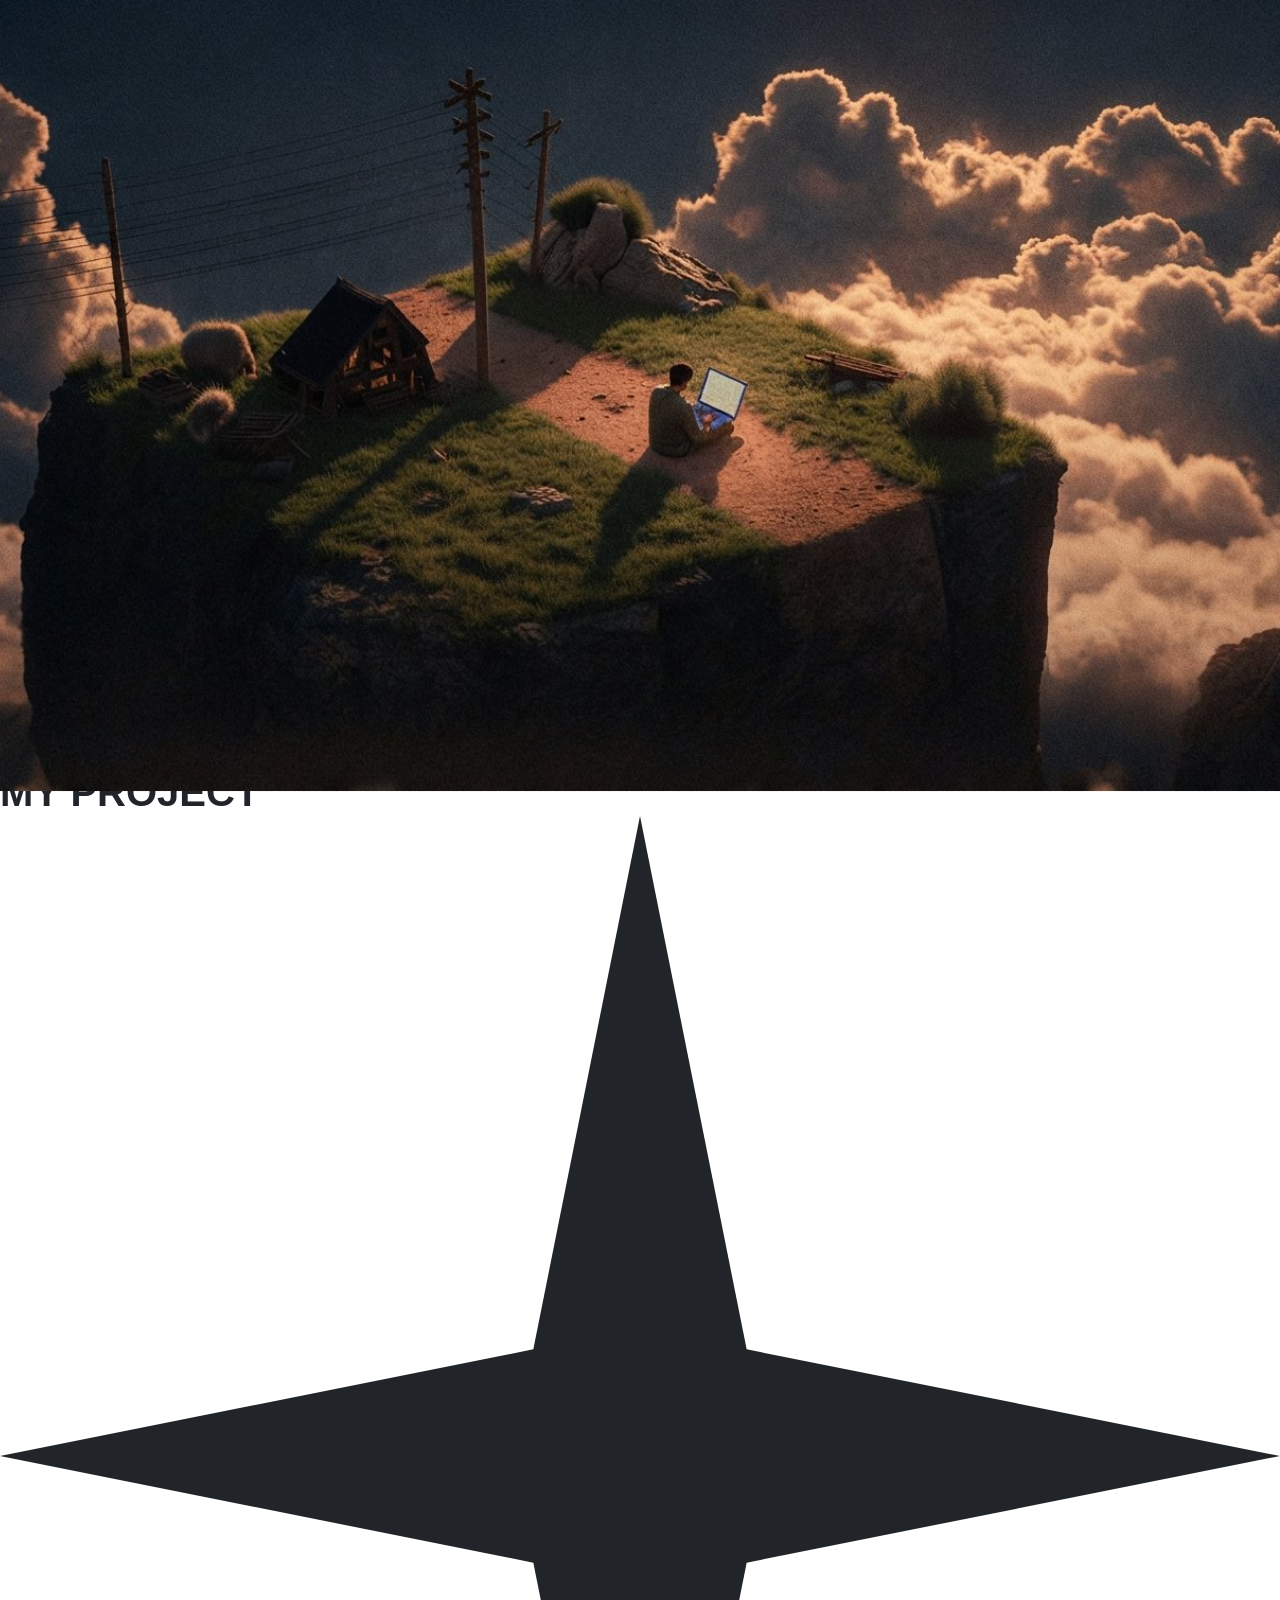
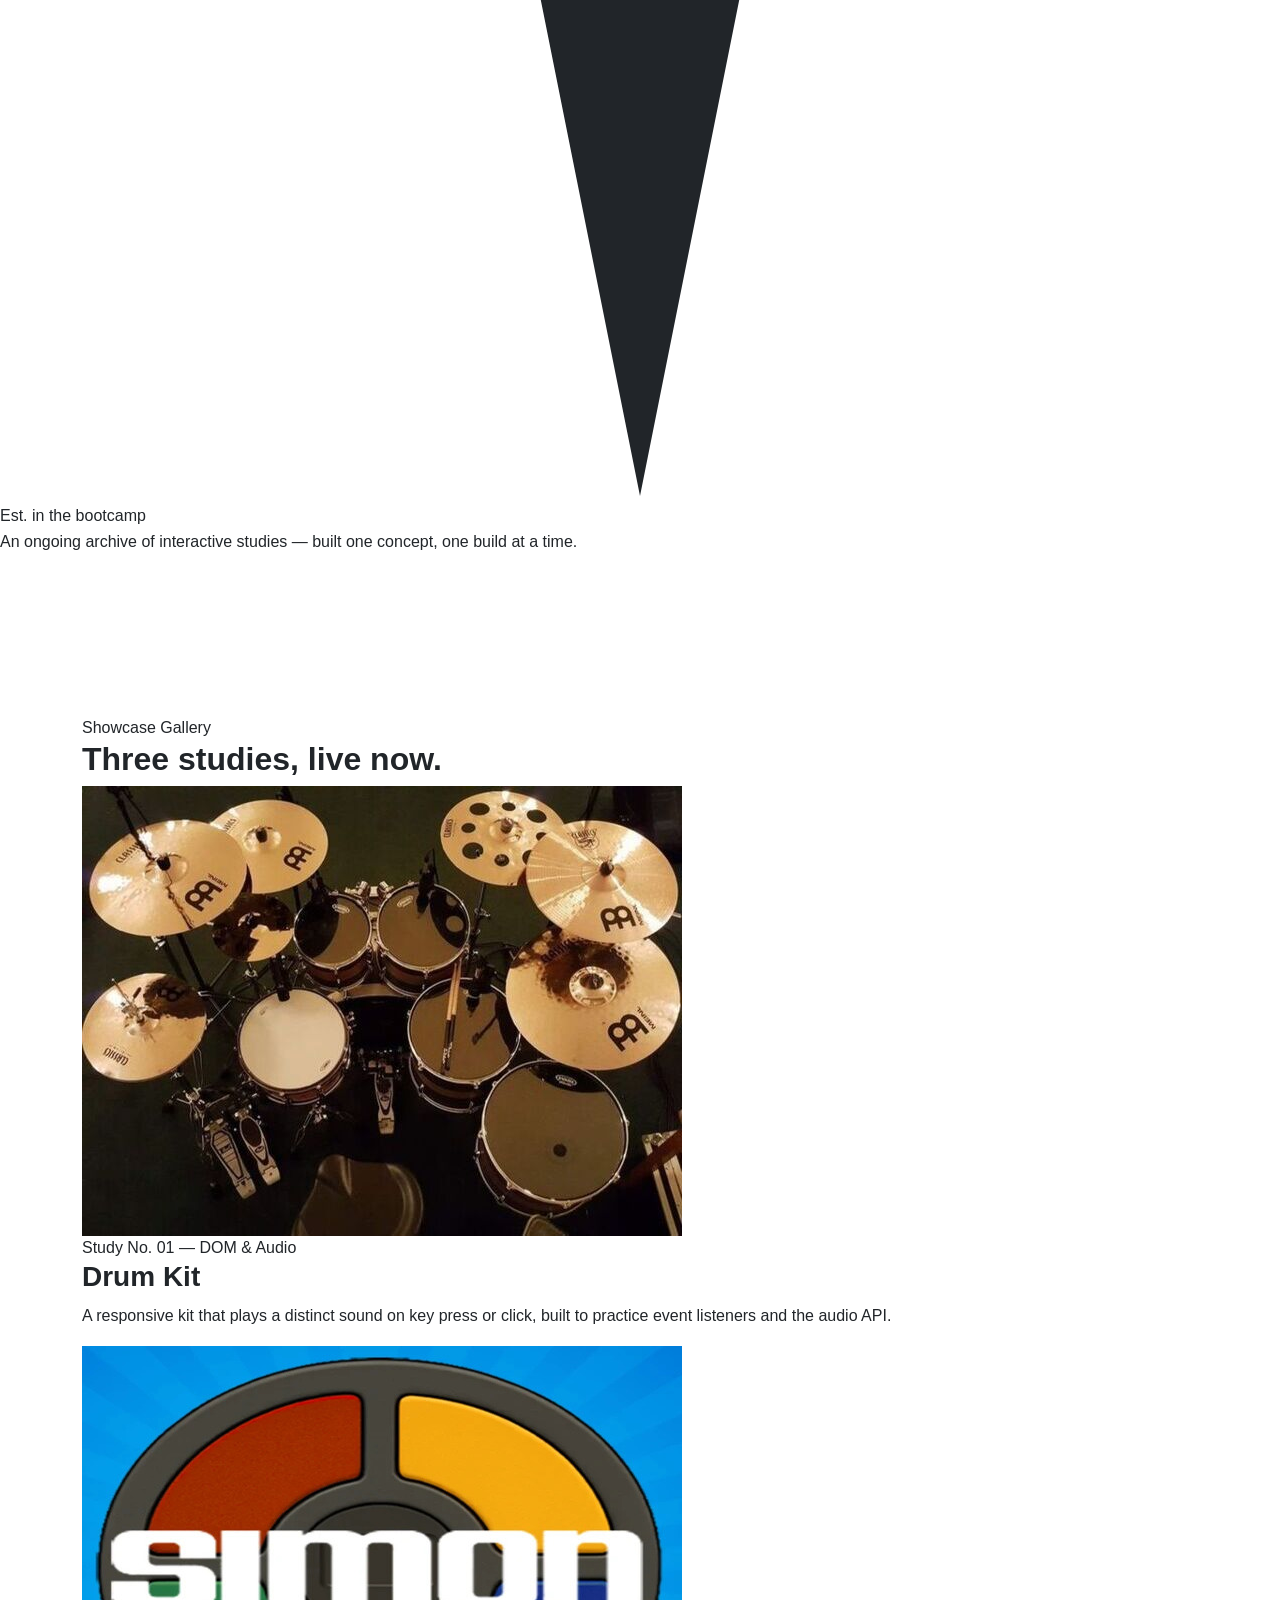
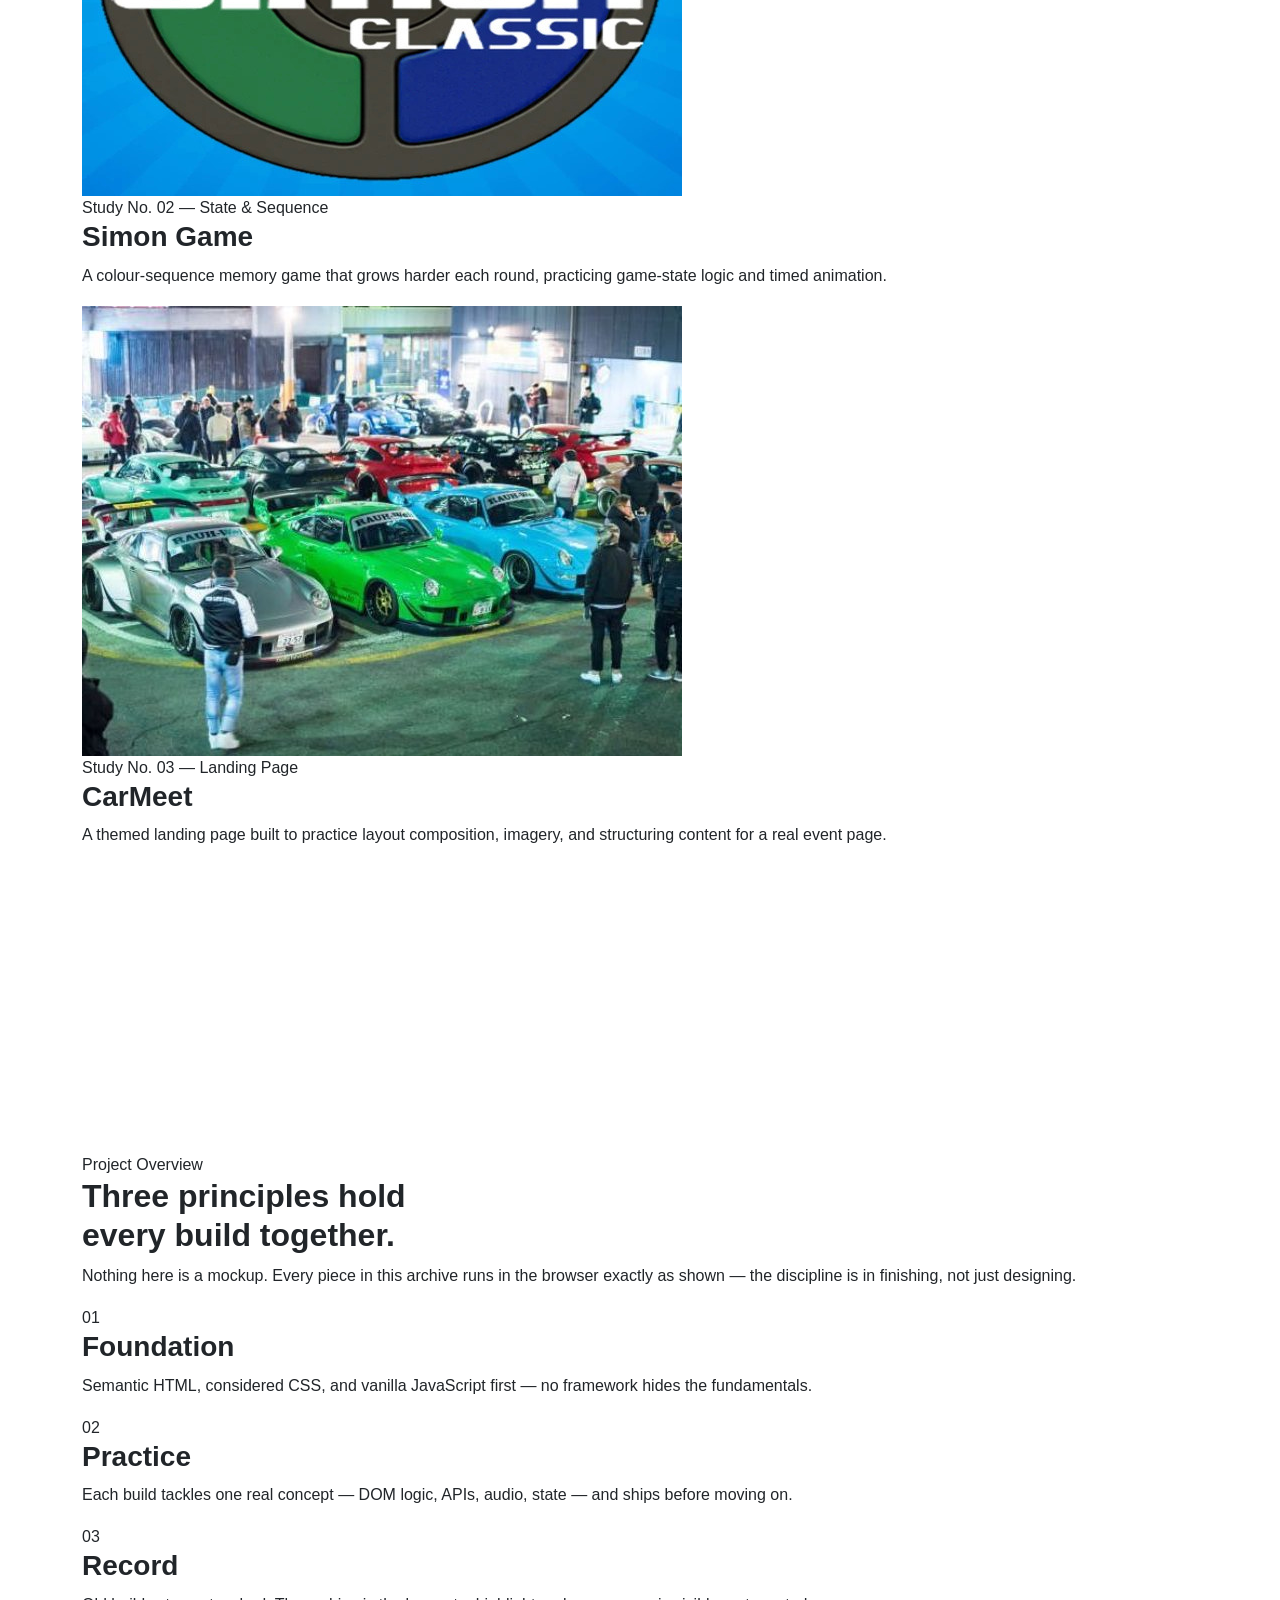
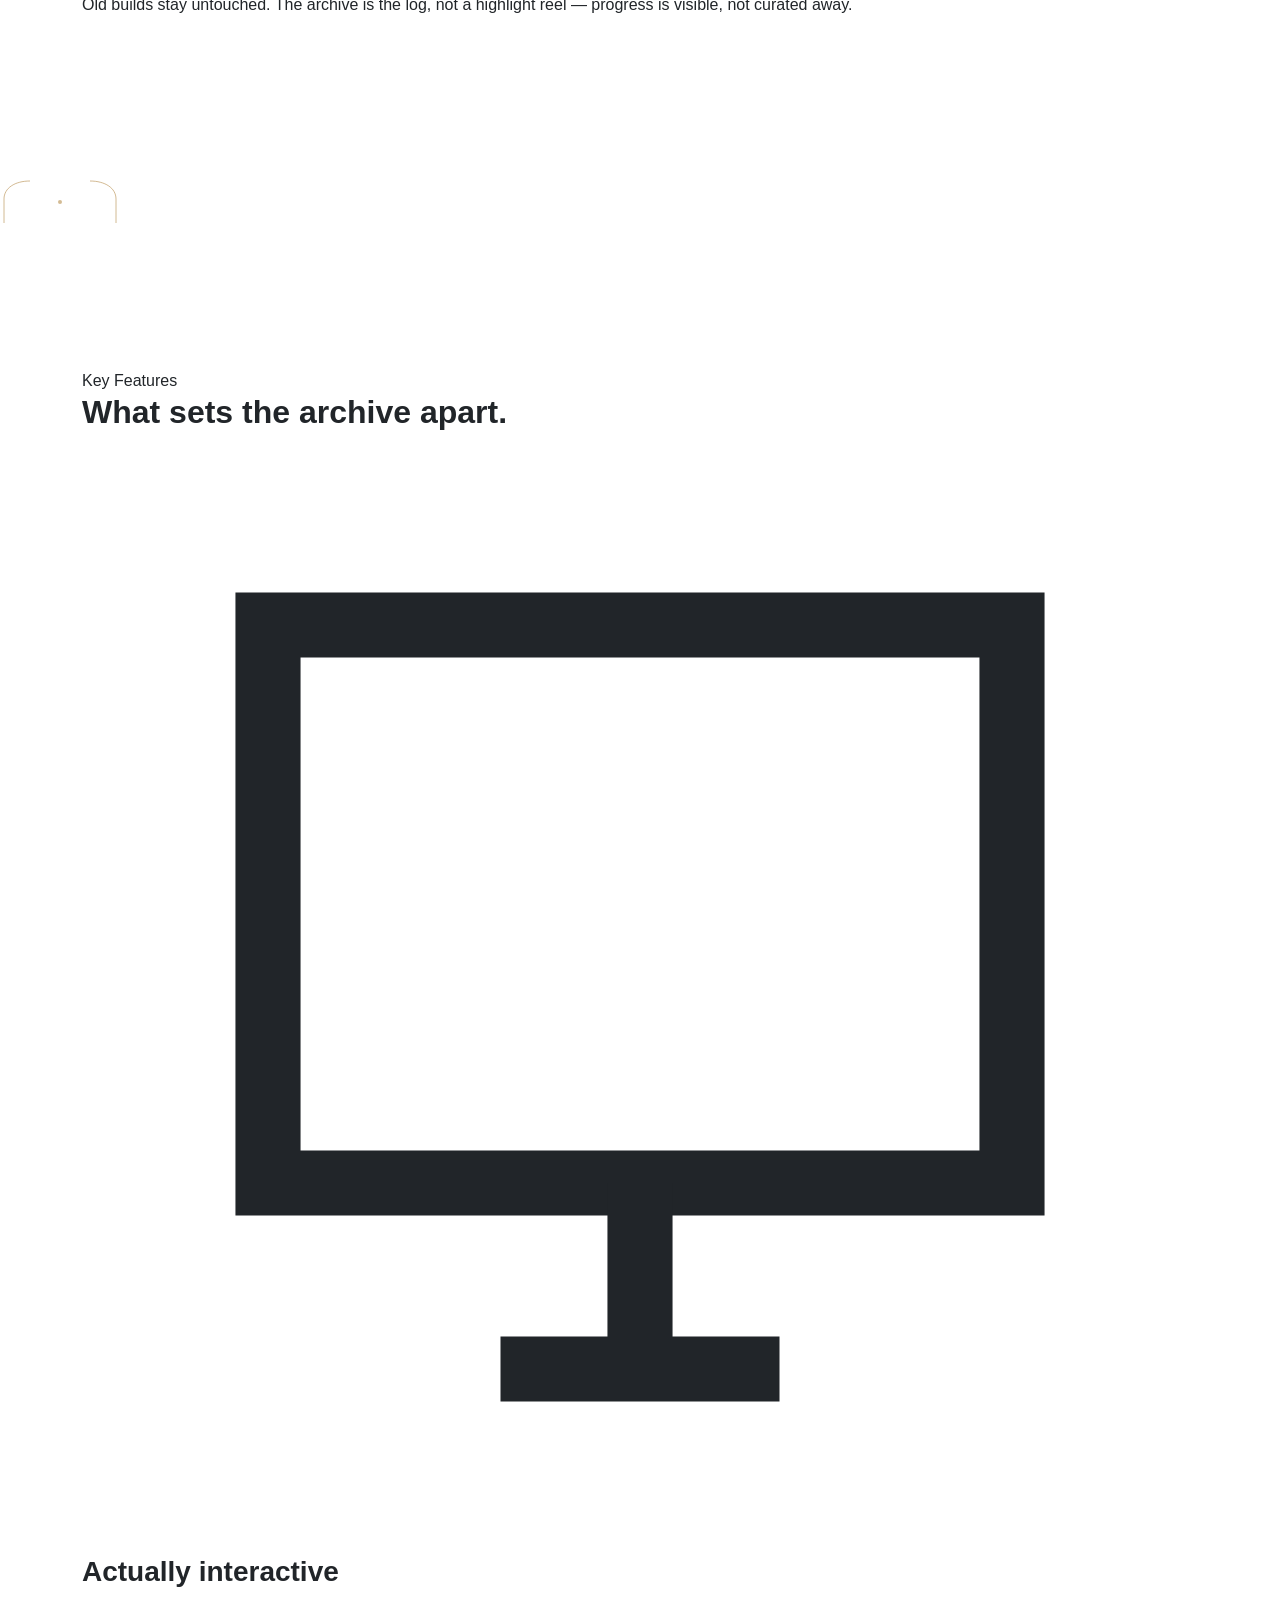
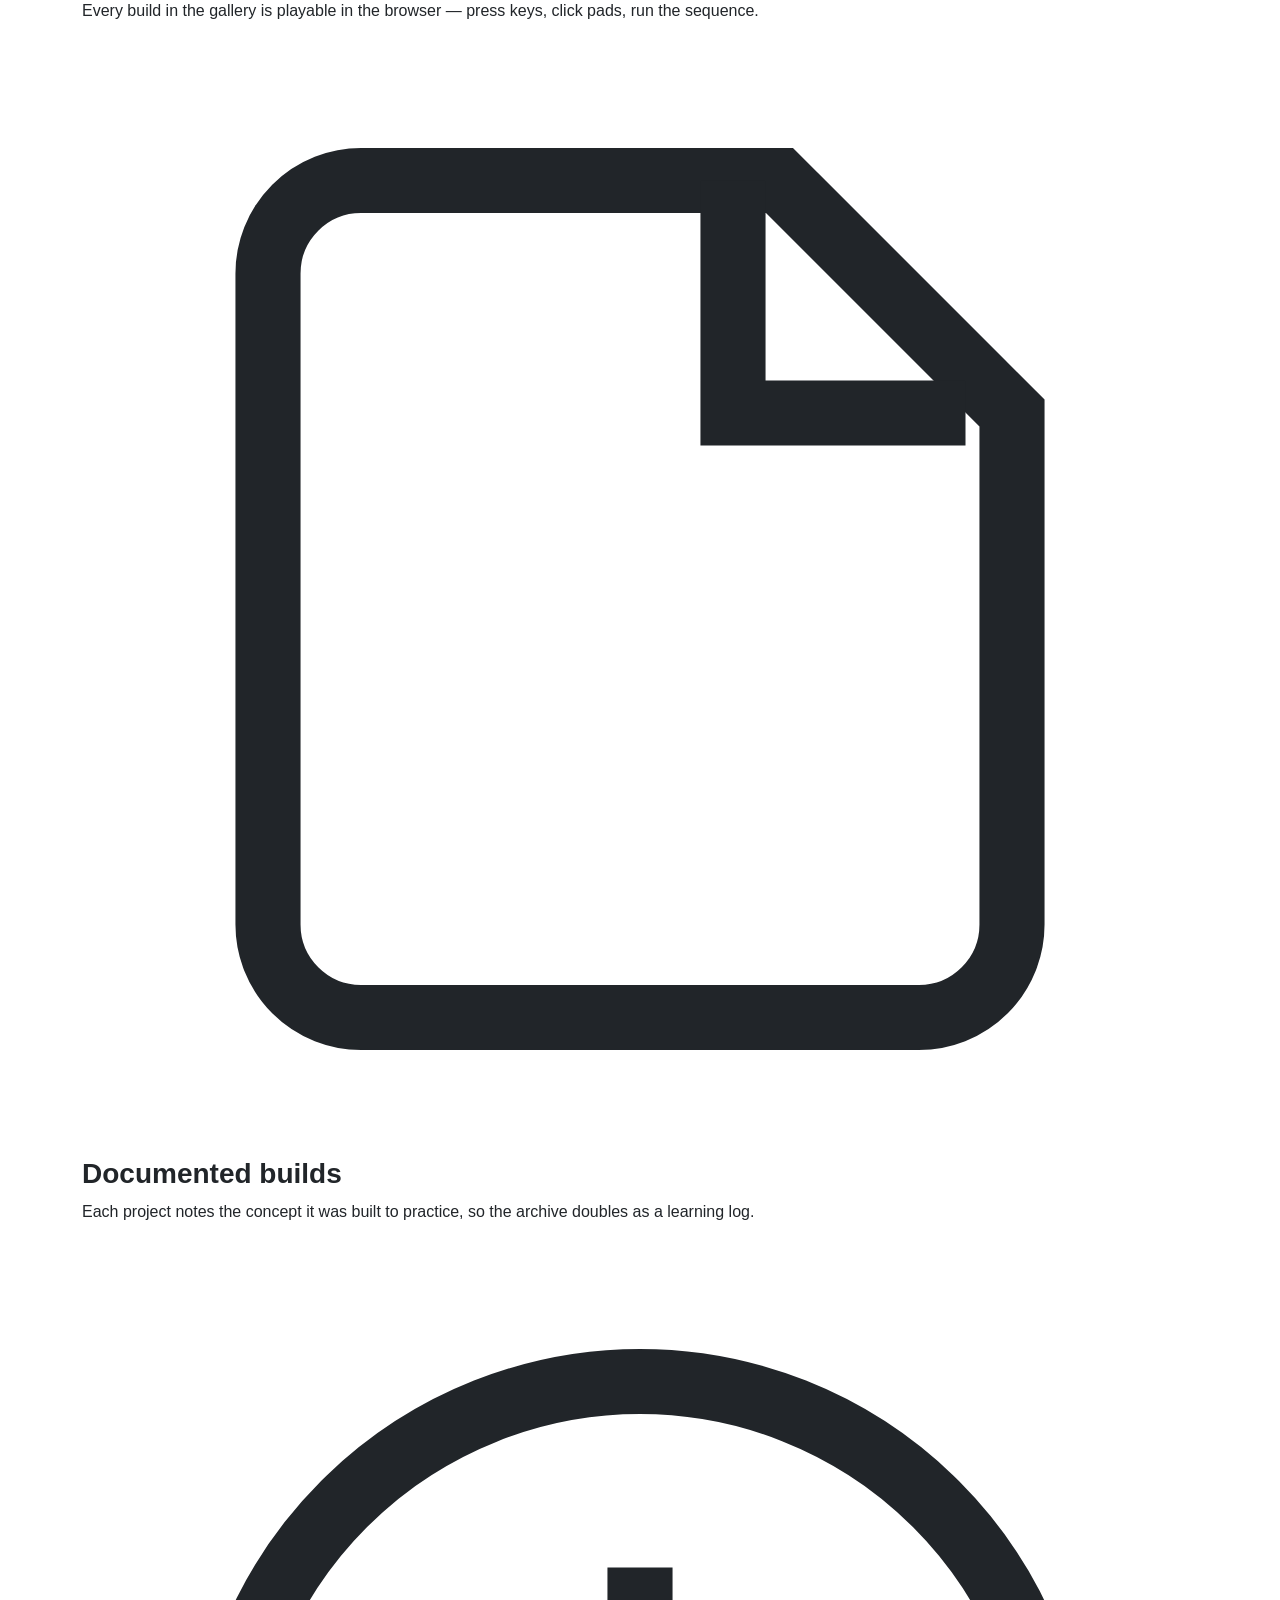
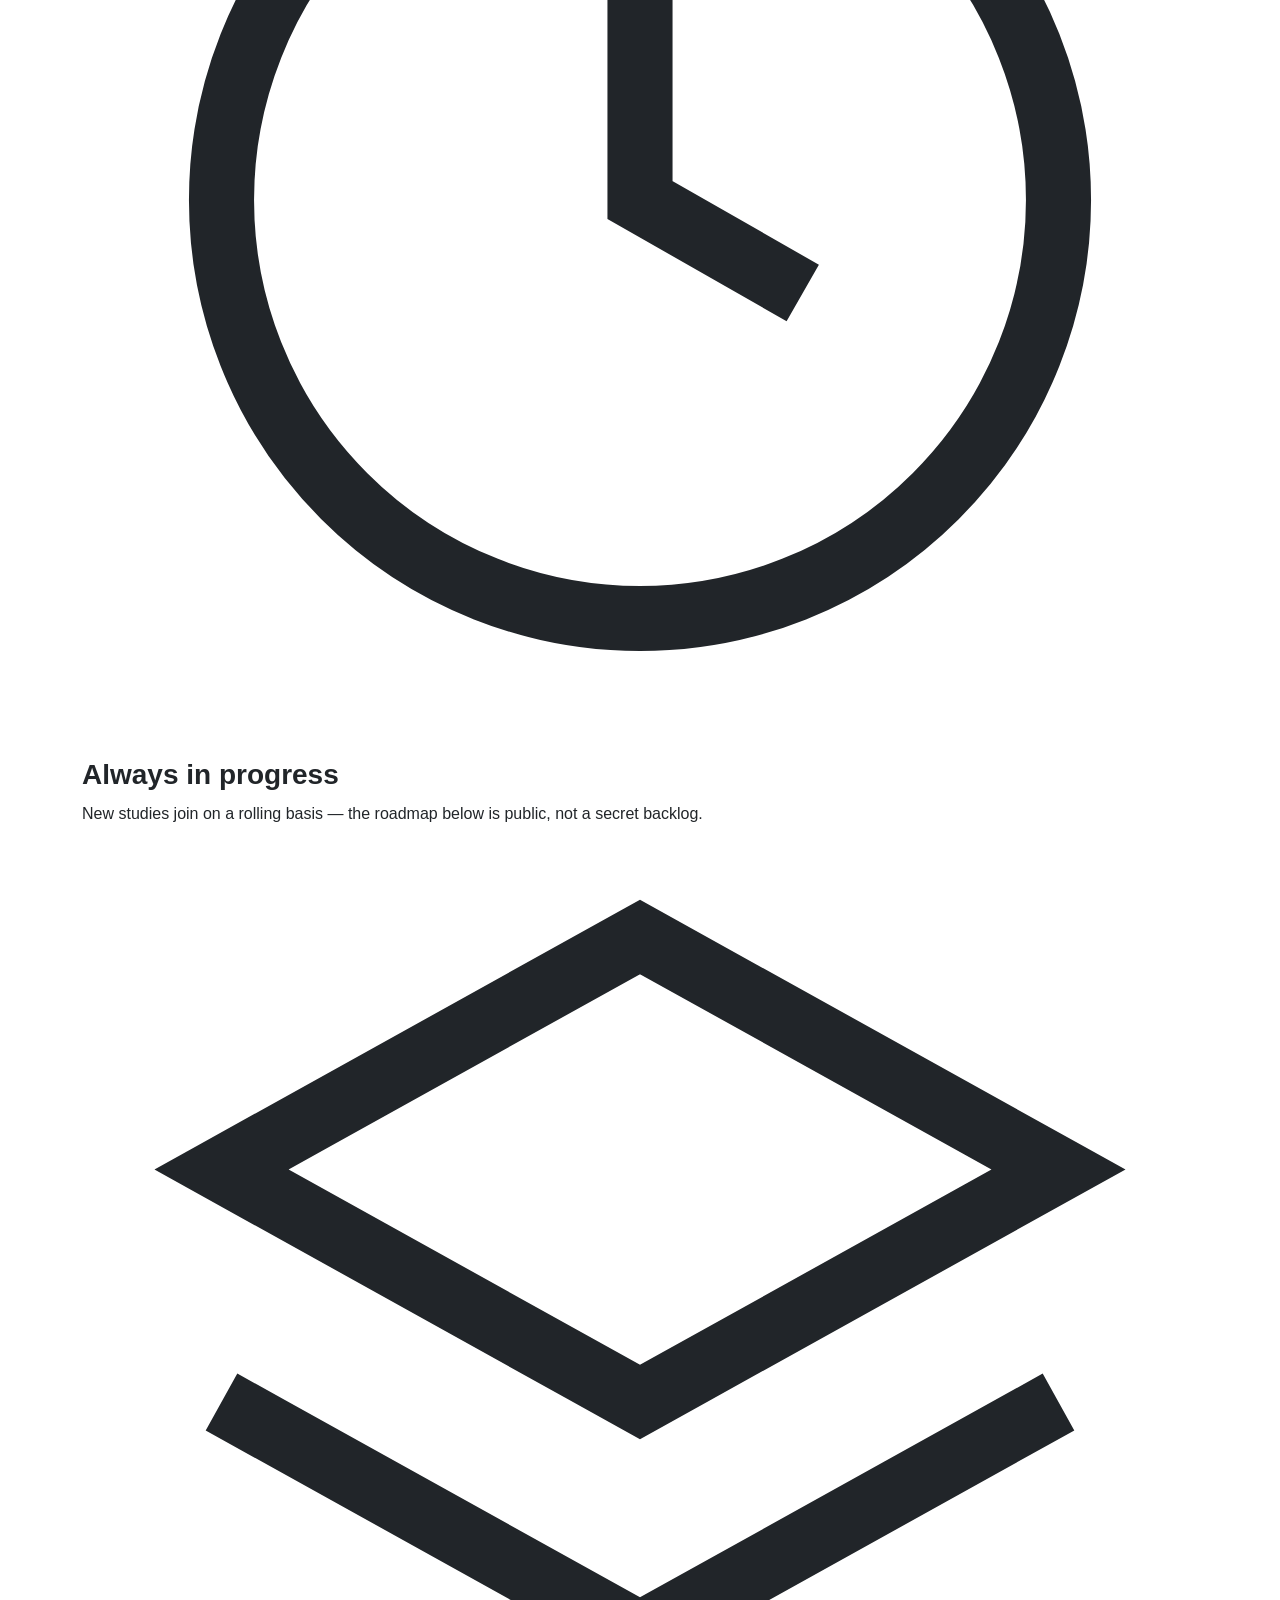
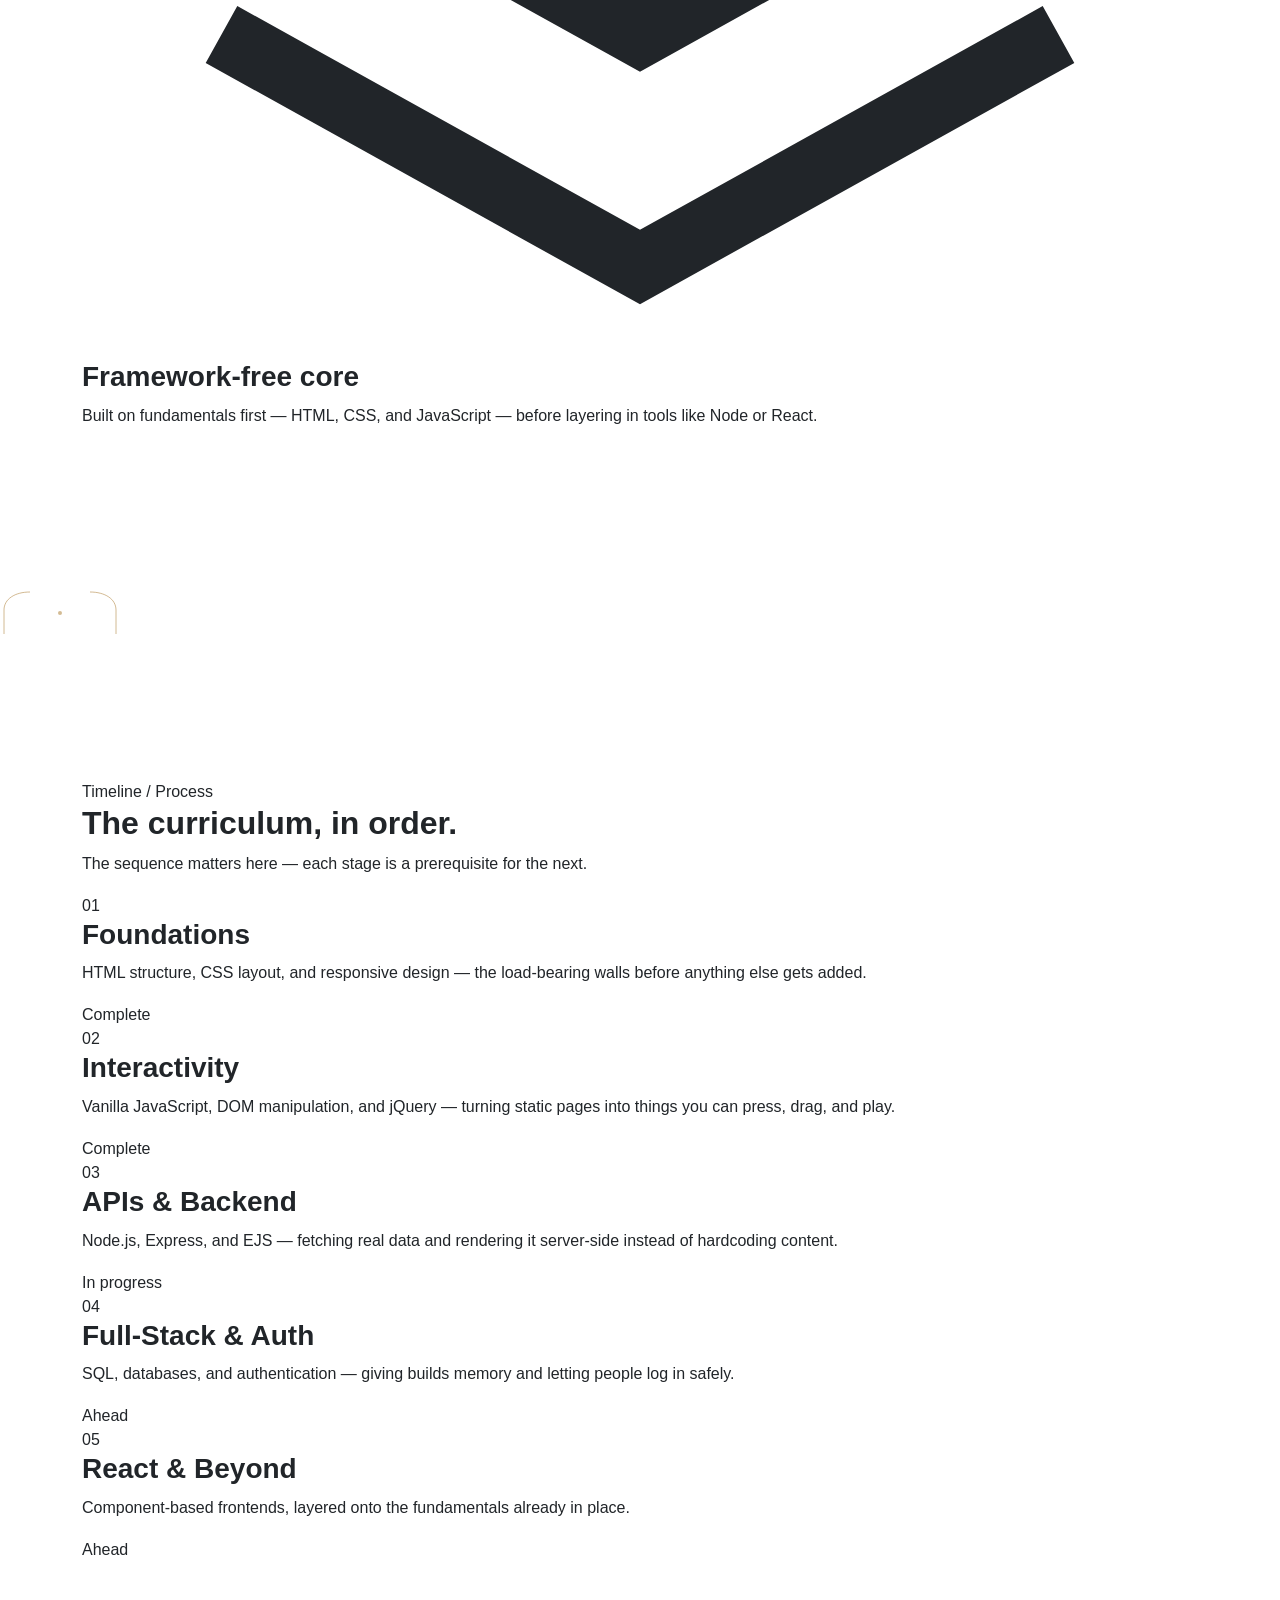
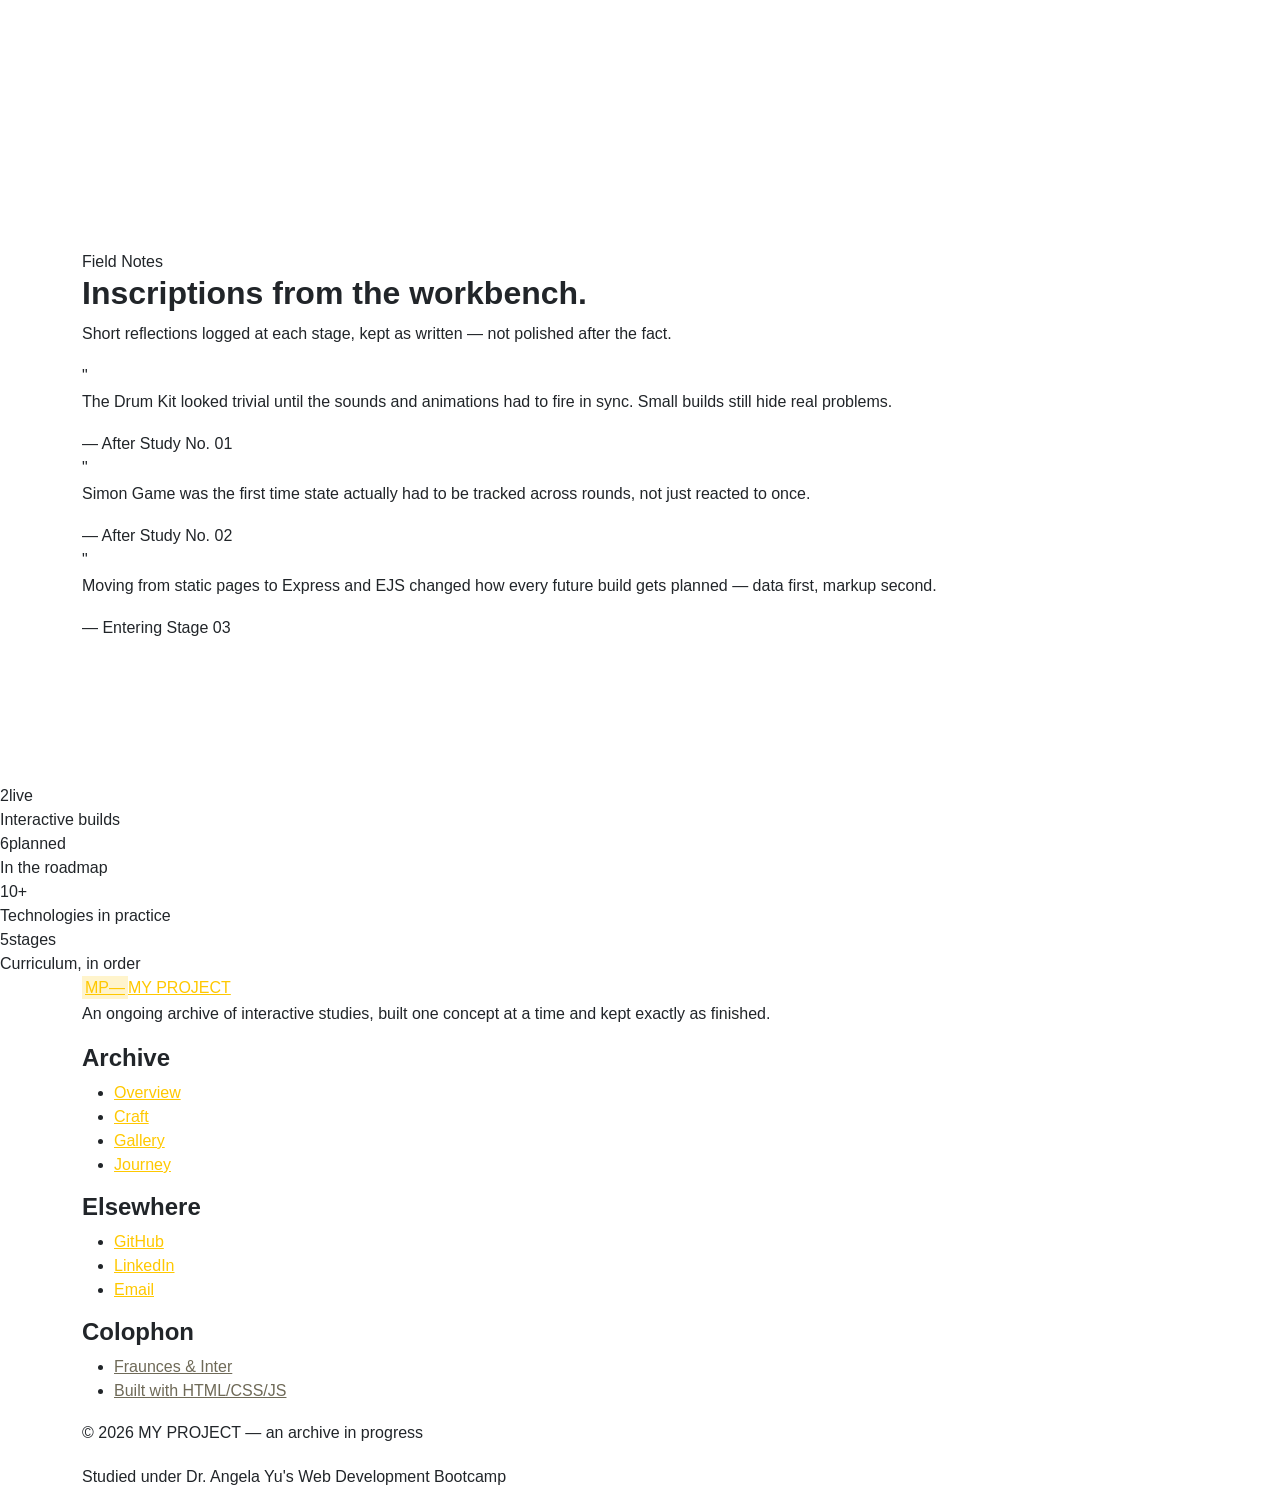
==== commit f0e0e59e: "added neo-classical design" ====
--- a/index.html
+++ b/index.html
@@ -1,421 +1,383 @@
 <!DOCTYPE html>
 <html lang="en">
-    <head>
-        <meta charset="utf-8" />
-        <meta name="viewport" content="width=device-width, initial-scale=1, shrink-to-fit=no" />
-        <meta name="description" content="" />
-        <meta name="author" content="" />
-        <title>My Projects</title>
-        <!-- Favicon-->
-        <link rel="icon" type="image/x-icon" href="assets/Craft_star.ico.png" />
-        <!-- Font Awesome icons (free version)-->
-        <script src="https://use.fontawesome.com/releases/v6.3.0/js/all.js" crossorigin="anonymous"></script>
-        <!-- Google fonts-->
-        <link href="https://fonts.googleapis.com/css?family=Montserrat:400,700" rel="stylesheet" type="text/css" />
-        <link href="https://fonts.googleapis.com/css?family=Roboto+Slab:400,100,300,700" rel="stylesheet" type="text/css" />
-        <!-- Core theme CSS (includes Bootstrap)-->
-        <link href="style.css" rel="stylesheet" />
-    </head>
-    <body id="page-top">
-        <!-- Masthead-->
-        <header class="masthead">
-            <div class="container">
-                <div class="masthead-subheading">Welcome To My Projects!</div>
-                <div class="masthead-heading text-uppercase">Here I Share My Work</div>
-                <a class="btn btn-primary btn-xl text-uppercase" href="#portfolio">View Projects</a>
-            </div>
-        </header>
-        <!-- TechStacks-->
-        <section class="page-section" id="services">
-            <div class="container">
-                <div class="text-center">
-                    <h2 class="section-heading text-uppercase">TechStacks</h2>
-                </div>
-                <div class="row text-center">
-                    <div class="col-md-4">
-                        <div class="timeline-image">
-                            <svg xmlns="http://www.w3.org/2000/svg" x="0px" y="0px" width="48" height="48" viewBox="0 0 48 48">
-                            <path fill="#E65100" d="M41,5H7l3,34l14,4l14-4L41,5L41,5z"></path><path fill="#FF6D00" d="M24 8L24 39.9 35.2 36.7 37.7 8z"></path><path fill="#FFF" d="M24,25v-4h8.6l-0.7,11.5L24,35.1v-4.2l4.1-1.4l0.3-4.5H24z M32.9,17l0.3-4H24v4H32.9z"></path><path fill="#EEE" d="M24,30.9v4.2l-7.9-2.6L15.7,27h4l0.2,2.5L24,30.9z M19.1,17H24v-4h-9.1l0.7,12H24v-4h-4.6L19.1,17z"></path>
-                            </svg>
-                        </div>
-                        <h4 class="my-3">HTML</h4>
-                        <p class="text-muted">Semantic HTML for well-structured web pages.</p>
-                    </div>
-                    <div class="col-md-4">
-                        <div class="icons8-css-logo"></div>
-                        <h4 class="my-3">CSS</h4>
-                        <p class="text-muted">Styling and layout for visually appealing web pages.</p>
-                    </div>
-                    <div class="col-md-4">
-                        <div class="icons8-javascript"></div>
-                        <h4 class="my-3">JavaScript</h4>
-                        <p class="text-muted">Dynamic functionality and interactivity for modern web applications.</p>
-                    </div>
-                </div>
-            </div>
-        </section>
-        <!-- Portfolio Grid-->
-        <section class="page-section bg-light" id="portfolio">
-            <div class="container">
-                <div class="text-center">
-                    <h2 class="section-heading text-uppercase">Projects</h2>
-                    <h3 class="section-subheading text-muted">These are the projects which I have worked on while learning web development.</h3>
-                </div>
-                <div class="row">
-                    <div class="col-lg-4 col-sm-6 mb-4">
-                        <!-- Portfolio item 1-->
-                        <div class="portfolio-item">
-                            <a class="portfolio-link" data-bs-toggle="modal" href="#portfolioModal1">
-                                <div class="portfolio-hover">
-                                    <div class="portfolio-hover-content"><i class="fas fa-plus fa-3x"></i></div>
-                                </div>
-                                <img class="img-fluid" src="assets/img/portfolio/Simon_Game.jpg" alt="..." />
-                            </a>
-                            <div class="portfolio-caption">
-                                <div class="portfolio-caption-heading">Simon Game</div>
-                            </div>
-                        </div>
-                    </div>
-                    <div class="col-lg-4 col-sm-6 mb-4">
-                        <!-- Portfolio item 2-->
-                        <div class="portfolio-item">
-                            <a class="portfolio-link" data-bs-toggle="modal" href="#portfolioModal2">
-                                <div class="portfolio-hover">
-                                    <div class="portfolio-hover-content"><i class="fas fa-plus fa-3x"></i></div>
-                                </div>
-                                <img class="img-fluid" src="assets/img/portfolio/Drumset.jpg" alt="..." />
-                            </a>
-                            <div class="portfolio-caption">
-                                <div class="portfolio-caption-heading">Drumset</div>
-                            </div>
-                        </div>
-                    </div>
-                    <div class="col-lg-4 col-sm-6 mb-4">
-                        <!-- Portfolio item 3-->
-                        <div class="portfolio-item">
-                            <a class="portfolio-link" data-bs-toggle="modal" href="#portfolioModal3">
-                                <div class="portfolio-hover">
-                                    <div class="portfolio-hover-content"><i class="fas fa-plus fa-3x"></i></div>
-                                </div>
-                                <img class="img-fluid" src="assets/img/portfolio/CarMeet.png" alt="..." />
-                            </a>
-                            <div class="portfolio-caption">
-                                <div class="portfolio-caption-heading">CarMeet</div>
-                                <div class="portfolio-caption-subheading text-muted">Social Platform</div>
-                            </div>
-                        </div>
-                    </div>
-                    <div class="col-lg-4 col-sm-6 mb-4 mb-lg-0">
-                        <!-- Portfolio item 4-->
-                        <div class="portfolio-item">
-                            <a class="portfolio-link" data-bs-toggle="modal" href="#portfolioModal4">
-                                <div class="portfolio-hover">
-                                    <div class="portfolio-hover-content"><i class="fas fa-plus fa-3x"></i></div>
-                                </div>
-                                <img class="img-fluid" src="assets/img/portfolio/4.jpg" alt="..." />
-                            </a>
-                            <div class="portfolio-caption">
-                                <div class="portfolio-caption-heading">Lines</div>
-                                <div class="portfolio-caption-subheading text-muted">Branding</div>
-                            </div>
-                        </div>
-                    </div>
-                    <div class="col-lg-4 col-sm-6 mb-4 mb-sm-0">
-                        <!-- Portfolio item 5-->
-                        <div class="portfolio-item">
-                            <a class="portfolio-link" data-bs-toggle="modal" href="#portfolioModal5">
-                                <div class="portfolio-hover">
-                                    <div class="portfolio-hover-content"><i class="fas fa-plus fa-3x"></i></div>
-                                </div>
-                                <img class="img-fluid" src="assets/img/portfolio/5.jpg" alt="..." />
-                            </a>
-                            <div class="portfolio-caption">
-                                <div class="portfolio-caption-heading">Southwest</div>
-                                <div class="portfolio-caption-subheading text-muted">Website Design</div>
-                            </div>
-                        </div>
-                    </div>
-                    <div class="col-lg-4 col-sm-6">
-                        <!-- Portfolio item 6-->
-                        <div class="portfolio-item">
-                            <a class="portfolio-link" data-bs-toggle="modal" href="#portfolioModal6">
-                                <div class="portfolio-hover">
-                                    <div class="portfolio-hover-content"><i class="fas fa-plus fa-3x"></i></div>
-                                </div>
-                                <img class="img-fluid" src="assets/img/portfolio/6.jpg" alt="..." />
-                            </a>
-                            <div class="portfolio-caption">
-                                <div class="portfolio-caption-heading">Window</div>
-                                <div class="portfolio-caption-subheading text-muted">Photography</div>
-                            </div>
-                        </div>
-                    </div>
-                </div>
-            </div>
-        </section>
-        <!-- Footer-->
-        <footer class="footer py-4">
-            <div class="container">
-                <div class="row align-items-center">
-                    <div class="col-lg-4 text-lg-start">Copyright &copy; Your Website 2026</div>
-                    <div class="col-lg-4 my-3 my-lg-0">
-                        <a class="btn btn-dark btn-social mx-2" href="#!" aria-label="Twitter"><i class="fab fa-twitter"></i></a>
-                        <a class="btn btn-dark btn-social mx-2" href="#!" aria-label="Facebook"><i class="fab fa-facebook-f"></i></a>
-                        <a class="btn btn-dark btn-social mx-2" href="#!" aria-label="LinkedIn"><i class="fab fa-linkedin-in"></i></a>
-                    </div>
-                    <div class="col-lg-4 text-lg-end">
-                        <a class="link-dark text-decoration-none me-3" href="#!">Privacy Policy</a>
-                        <a class="link-dark text-decoration-none" href="#!">Terms of Use</a>
-                    </div>
-                </div>
-            </div>
-        </footer>
-        <!-- Portfolio Modals-->
-        <!-- Portfolio item 1 modal popup-->
-        <div class="portfolio-modal modal fade" id="portfolioModal1" tabindex="-1" role="dialog" aria-hidden="true">
-            <div class="modal-dialog modal-dialog-centered">
-                <div class="modal-content portfolio-modal-card">
-                    <button class="close-modal" data-bs-dismiss="modal" type="button" aria-label="Close project">
-                        <i class="fas fa-xmark"></i>
-                    </button>
-                    <div class="portfolio-modal-shell">
-                        <div class="portfolio-modal-media">
-                            <img class="img-fluid" src="assets/img/portfolio/Simon_Game.jpg" alt="Simon Game Challenge preview" />
-                        </div>
-                        <div class="portfolio-modal-body">
-                            <p class="portfolio-modal-kicker">Featured Project</p>
-                            <h2 class="portfolio-modal-title">Simon Game Challenge</h2>
-                            <p class="portfolio-modal-subtitle">A memory-based web game built with JavaScript.</p>
-                            <p class="portfolio-modal-description">This project recreates the classic Simon game with colored buttons, sound cues, and a progressively challenging level system.</p>
-                            <div class="portfolio-modal-tech">
-                                <span>HTML</span>
-                                <span>CSS</span>
-                                <span>JavaScript</span>
-                            </div>
-                            <div>
-                                <p class="portfolio-modal-section-title">Features</p>
-                                <ul class="portfolio-modal-features">
-                                    <li><i class="fas fa-layer-group"></i><span>Two-column responsive layout</span></li>
-                                    <li><i class="fas fa-image"></i><span>Large preview image with clean cropping</span></li>
-                                    <li><i class="fas fa-wand-magic-sparkles"></i><span>Premium spacing, motion, and hover states</span></li>
-                                </ul>
-                            </div>
-                            <div class="portfolio-modal-actions">
-                                <a class="portfolio-modal-button portfolio-modal-button-primary"
-                                    href="https://ujwal164.github.io/MyProjects/Simon%20Game%20Challenge%20Starting%20Files/index.html"
-                                    onclick="window.open(this.href, '_blank'); return false;">
-                                    <i class="fas fa-arrow-up-right-from-square"></i>
-                                    Visit Project
-                                </a>
-                        </div>
-                    </div>
-                </div>
-            </div>
-        </div>
-        </div>
-        <!-- Portfolio item 2 modal popup-->
-        <div class="portfolio-modal modal fade" id="portfolioModal2" tabindex="-1" role="dialog" aria-hidden="true">
-            <div class="modal-dialog modal-dialog-centered">
-                <div class="modal-content portfolio-modal-card">
-                    <button class="close-modal" data-bs-dismiss="modal" type="button" aria-label="Close project">
-                        <i class="fas fa-xmark"></i>
-                    </button>
-                    <div class="portfolio-modal-shell">
-                        <div class="portfolio-modal-media">
-                            <img class="img-fluid" src="assets/img/portfolio/Drumset.jpg" alt="Drumset preview" />
-                        </div>
-                        <div class="portfolio-modal-body">
-                            <p class="portfolio-modal-kicker">Featured Project</p>
-                            <h2 class="portfolio-modal-title">Drumset</h2>
-                            <p class="portfolio-modal-subtitle">An interactive drum kit built with JavaScript.</p>
-                            <p class="portfolio-modal-description">This project turns keyboard input into a playful sound-based interface with responsive controls and immediate visual feedback.</p>
-                            <div class="portfolio-modal-tech">
-                                <span>HTML</span>
-                                <span>CSS</span>
-                                <span>JavaScript</span>
-                            </div>
-                            <div>
-                                <p class="portfolio-modal-section-title">Features</p>
-                                <ul class="portfolio-modal-features">
-                                    <li><i class="fas fa-layer-group"></i><span>Two-column responsive layout</span></li>
-                                    <li><i class="fas fa-image"></i><span>Large preview image with clean cropping</span></li>
-                                    <li><i class="fas fa-wand-magic-sparkles"></i><span>Premium spacing, motion, and hover states</span></li>
-                                </ul>
-                            </div>
-                            <div class="portfolio-modal-actions">
-                                <a class="portfolio-modal-button portfolio-modal-button-primary" href="https://ujwal164.github.io/MyProjects/Drumset/index.html" target="_blank" rel="noopener noreferrer">
-                                    <i class="fas fa-arrow-up-right-from-square"></i>
-                                    Visit Project
-                                </a>
-                            </div>
-                        </div>
-                    </div>
-                </div>
-            </div>
-        </div>
-        <!-- Portfolio item 3 modal popup-->
-        <div class="portfolio-modal modal fade" id="portfolioModal3" tabindex="-1" role="dialog" aria-hidden="true">
-            <div class="modal-dialog modal-dialog-centered">
-                <div class="modal-content portfolio-modal-card">
-                    <button class="close-modal" data-bs-dismiss="modal" type="button" aria-label="Close project">
-                        <i class="fas fa-xmark"></i>
-                    </button>
-                    <div class="portfolio-modal-shell">
-                        <div class="portfolio-modal-media">
-                            <img class="img-fluid" src="assets/img/portfolio/CarMeet.png" alt="Portfolio project preview" />
-                        </div>
-                        <div class="portfolio-modal-body">
-                            <p class="portfolio-modal-kicker">Featured Project</p>
-                            <h2 class="portfolio-modal-title">CarMeet</h2>
-                            <p class="portfolio-modal-subtitle">A modern car meet-up platform with a sleek design.</p>
-                            <p class="portfolio-modal-description">This project features a responsive layout, intuitive user interface, and seamless integration with social media platforms.</p>
-                            <div class="portfolio-modal-tech">
-                                <span>HTML</span>
-                                <span>CSS</span>
-                                <span>JavaScript</span>
-                            </div>
-                            <div>
-                                <p class="portfolio-modal-section-title">Features</p>
-                                <ul class="portfolio-modal-features">
-                                    <li><i class="fas fa-layer-group"></i><span>Two-column responsive layout</span></li>
-                                    <li><i class="fas fa-image"></i><span>Large preview image with clean cropping</span></li>
-                                    <li><i class="fas fa-wand-magic-sparkles"></i><span>Premium spacing, motion, and hover states</span></li>
-                                </ul>
-                            </div>
-                            <div class="portfolio-modal-actions">
-                                <a class="portfolio-modal-button portfolio-modal-button-primary" href="https://ujwal164.github.io/CarMeet/" target="_blank" rel="noopener noreferrer">
-                                    <i class="fas fa-arrow-up-right-from-square"></i>
-                                    Visit Project
-                                </a>
-                            </div>
-                        </div>
-                    </div>
-                </div>
-            </div>
-        </div>
-        <!-- Portfolio item 4 modal popup-->
-        <div class="portfolio-modal modal fade" id="portfolioModal4" tabindex="-1" role="dialog" aria-hidden="true">
-            <div class="modal-dialog modal-dialog-centered">
-                <div class="modal-content portfolio-modal-card">
-                    <button class="close-modal" data-bs-dismiss="modal" type="button" aria-label="Close project">
-                        <i class="fas fa-xmark"></i>
-                    </button>
-                    <div class="portfolio-modal-shell">
-                        <div class="portfolio-modal-media">
-                            <img class="img-fluid" src="assets/img/portfolio/4.jpg" alt="Lines preview" />
-                        </div>
-                        <div class="portfolio-modal-body">
-                            <p class="portfolio-modal-kicker">Featured Project</p>
-                            <h2 class="portfolio-modal-title">Lines</h2>
-                            <p class="portfolio-modal-subtitle">A clean branding concept with sharp visual rhythm.</p>
-                            <p class="portfolio-modal-description">This layout focuses on clarity, brand presence, and a modern presentation that feels premium and production-ready.</p>
-                            <div class="portfolio-modal-tech">
-                                <span>HTML</span>
-                                <span>CSS</span>
-                                <span>JavaScript</span>
-                            </div>
-                            <div>
-                                <p class="portfolio-modal-section-title">Features</p>
-                                <ul class="portfolio-modal-features">
-                                    <li><i class="fas fa-layer-group"></i><span>Two-column responsive layout</span></li>
-                                    <li><i class="fas fa-image"></i><span>Large preview image with clean cropping</span></li>
-                                    <li><i class="fas fa-wand-magic-sparkles"></i><span>Premium spacing, motion, and hover states</span></li>
-                                </ul>
-                            </div>
-                            <div class="portfolio-modal-actions">
-                                <a class="portfolio-modal-button portfolio-modal-button-primary" href="https://ujwal164.github.io/CarMeet/" target="_blank" rel="noopener noreferrer">
-                                    <i class="fas fa-arrow-up-right-from-square"></i>
-                                    Visit Project
-                                </a>
-                            </div>
-                        </div>
-                    </div>
-                </div>
-            </div>
-        </div>
-        <!-- Portfolio item 5 modal popup-->
-        <div class="portfolio-modal modal fade" id="portfolioModal5" tabindex="-1" role="dialog" aria-hidden="true">
-            <div class="modal-dialog modal-dialog-centered">
-                <div class="modal-content portfolio-modal-card">
-                    <button class="close-modal" data-bs-dismiss="modal" type="button" aria-label="Close project">
-                        <i class="fas fa-xmark"></i>
-                    </button>
-                    <div class="portfolio-modal-shell">
-                        <div class="portfolio-modal-media">
-                            <img class="img-fluid" src="assets/img/portfolio/5.jpg" alt="Southwest preview" />
-                        </div>
-                        <div class="portfolio-modal-body">
-                            <p class="portfolio-modal-kicker">Featured Project</p>
-                            <h2 class="portfolio-modal-title">Southwest</h2>
-                            <p class="portfolio-modal-subtitle">A website design study with a clear, editorial feel.</p>
-                            <p class="portfolio-modal-description">The composition uses modern spacing and a calm visual hierarchy to communicate the project with confidence and polish.</p>
-                            <div class="portfolio-modal-tech">
-                                <span>HTML</span>
-                                <span>CSS</span>
-                                <span>JavaScript</span>
-                            </div>
-                            <div>
-                                <p class="portfolio-modal-section-title">Features</p>
-                                <ul class="portfolio-modal-features">
-                                    <li><i class="fas fa-layer-group"></i><span>Two-column responsive layout</span></li>
-                                    <li><i class="fas fa-image"></i><span>Large preview image with clean cropping</span></li>
-                                    <li><i class="fas fa-wand-magic-sparkles"></i><span>Premium spacing, motion, and hover states</span></li>
-                                </ul>
-                            </div>
-                            <div class="portfolio-modal-actions">
-                                <a class="portfolio-modal-button portfolio-modal-button-primary" href="#!" target="_blank" rel="noopener noreferrer">
-                                    <i class="fas fa-arrow-up-right-from-square"></i>
-                                    Visit Project
-                                </a>
-                            </div>
-                        </div>
-                    </div>
-                </div>
-            </div>
-        </div>
-        <!-- Portfolio item 6 modal popup-->
-        <div class="portfolio-modal modal fade" id="portfolioModal6" tabindex="-1" role="dialog" aria-hidden="true">
-            <div class="modal-dialog modal-dialog-centered">
-                <div class="modal-content portfolio-modal-card">
-                    <button class="close-modal" data-bs-dismiss="modal" type="button" aria-label="Close project">
-                        <i class="fas fa-xmark"></i>
-                    </button>
-                    <div class="portfolio-modal-shell">
-                        <div class="portfolio-modal-media">
-                            <img class="img-fluid" src="assets/img/portfolio/6.jpg" alt="Window preview" />
-                        </div>
-                        <div class="portfolio-modal-body">
-                            <p class="portfolio-modal-kicker">Featured Project</p>
-                            <h2 class="portfolio-modal-title">Window</h2>
-                            <p class="portfolio-modal-subtitle">A photography-inspired layout with strong visual framing.</p>
-                            <p class="portfolio-modal-description">This project balances large imagery and concise copy so the work feels sharp, intentional, and easy to scan.</p>
-                            <div class="portfolio-modal-tech">
-                                <span>HTML</span>
-                                <span>CSS</span>
-                                <span>JavaScript</span>
-                            </div>
-                            <div>
-                                <p class="portfolio-modal-section-title">Features</p>
-                                <ul class="portfolio-modal-features">
-                                    <li><i class="fas fa-layer-group"></i><span>Two-column responsive layout</span></li>
-                                    <li><i class="fas fa-image"></i><span>Large preview image with clean cropping</span></li>
-                                    <li><i class="fas fa-wand-magic-sparkles"></i><span>Premium spacing, motion, and hover states</span></li>
-                                </ul>
-                            </div>
-                            <div class="portfolio-modal-actions">
-                                <a class="portfolio-modal-button portfolio-modal-button-primary" href="#!" target="_blank" rel="noopener noreferrer">
-                                    <i class="fas fa-arrow-up-right-from-square"></i>
-                                    Visit Project
-                                </a>
-                            </div>
-                        </div>
-                    </div>
-                </div>
-            </div>
-        </div>
-        <!-- Bootstrap core JS-->
-        <script src="https://cdn.jsdelivr.net/npm/bootstrap@5.2.3/dist/js/bootstrap.bundle.min.js"></script>
-        <!-- Core theme JS-->
-        <script src="index.js"></script>
-    </body>
+<head>
+<meta charset="UTF-8" />
+<meta name="viewport" content="width=device-width, initial-scale=1" />
+<title>MY PROJECT — An Atelier of Code</title>
+<meta name="description" content="A living archive of builds, one classical study at a time." />
+<link rel="preconnect" href="https://fonts.googleapis.com">
+<link rel="preconnect" href="https://fonts.gstatic.com" crossorigin>
+<link href="https://fonts.googleapis.com/css2?family=Fraunces:ital,opsz,wght@0,9..144,340;0,9..144,440;0,9..144,600;0,9..144,700;1,9..144,440;1,9..144,600&family=Inter:wght@400;500;600&family=IBM+Plex+Mono:wght@400;500&display=swap" rel="stylesheet">
+<link rel="stylesheet" href="style.css">
+
+</head>
+<body>
+
+<!-- ================= HERO ================= -->
+<div class="hero-outer">
+  <header class="hero-frame" id="top">
+    <div class="hero-bg" id="heroBg">
+      <img class="hero-photo" src="[data-uri]" alt="Figure working on a laptop atop a floating cliff above the clouds" />
+      <div class="hero-bg-tint"></div>
+      <div class="hero-grain"></div>
+      <div class="dust" id="dustField"></div>
+      <div class="spotlight" id="spotlight"></div>
+      <div class="hero-vignette"></div>
+    </div>
+
+    <div class="hero-content">
+      <h1 class="hero-word">MY PROJECT<span class="accent-mark" aria-hidden="true"><svg viewBox="0 0 24 24" fill="currentColor"><path d="M12 0 L14 10 L24 12 L14 14 L12 24 L10 14 L0 12 L10 10 Z"/></svg></span></h1>
+      <div class="hero-side reveal">
+        <div class="eyebrow on-dark">Est. in the bootcamp</div>
+        <p>An ongoing archive of interactive studies — built one concept, one build at a time.</p>
+      </div>
+    </div>
+  </header>
+</div>
+
+<!-- ================= GALLERY ================= -->
+<section id="gallery" class="marble">
+  <div class="container">
+    <div class="section-head reveal">
+      <div class="eyebrow">Showcase Gallery</div>
+      <h2>Three studies, live now.</h2>
+    </div>
+
+    <div class="gallery-live reveal-stagger">
+      <div class="gcard">
+        <img src="[data-uri]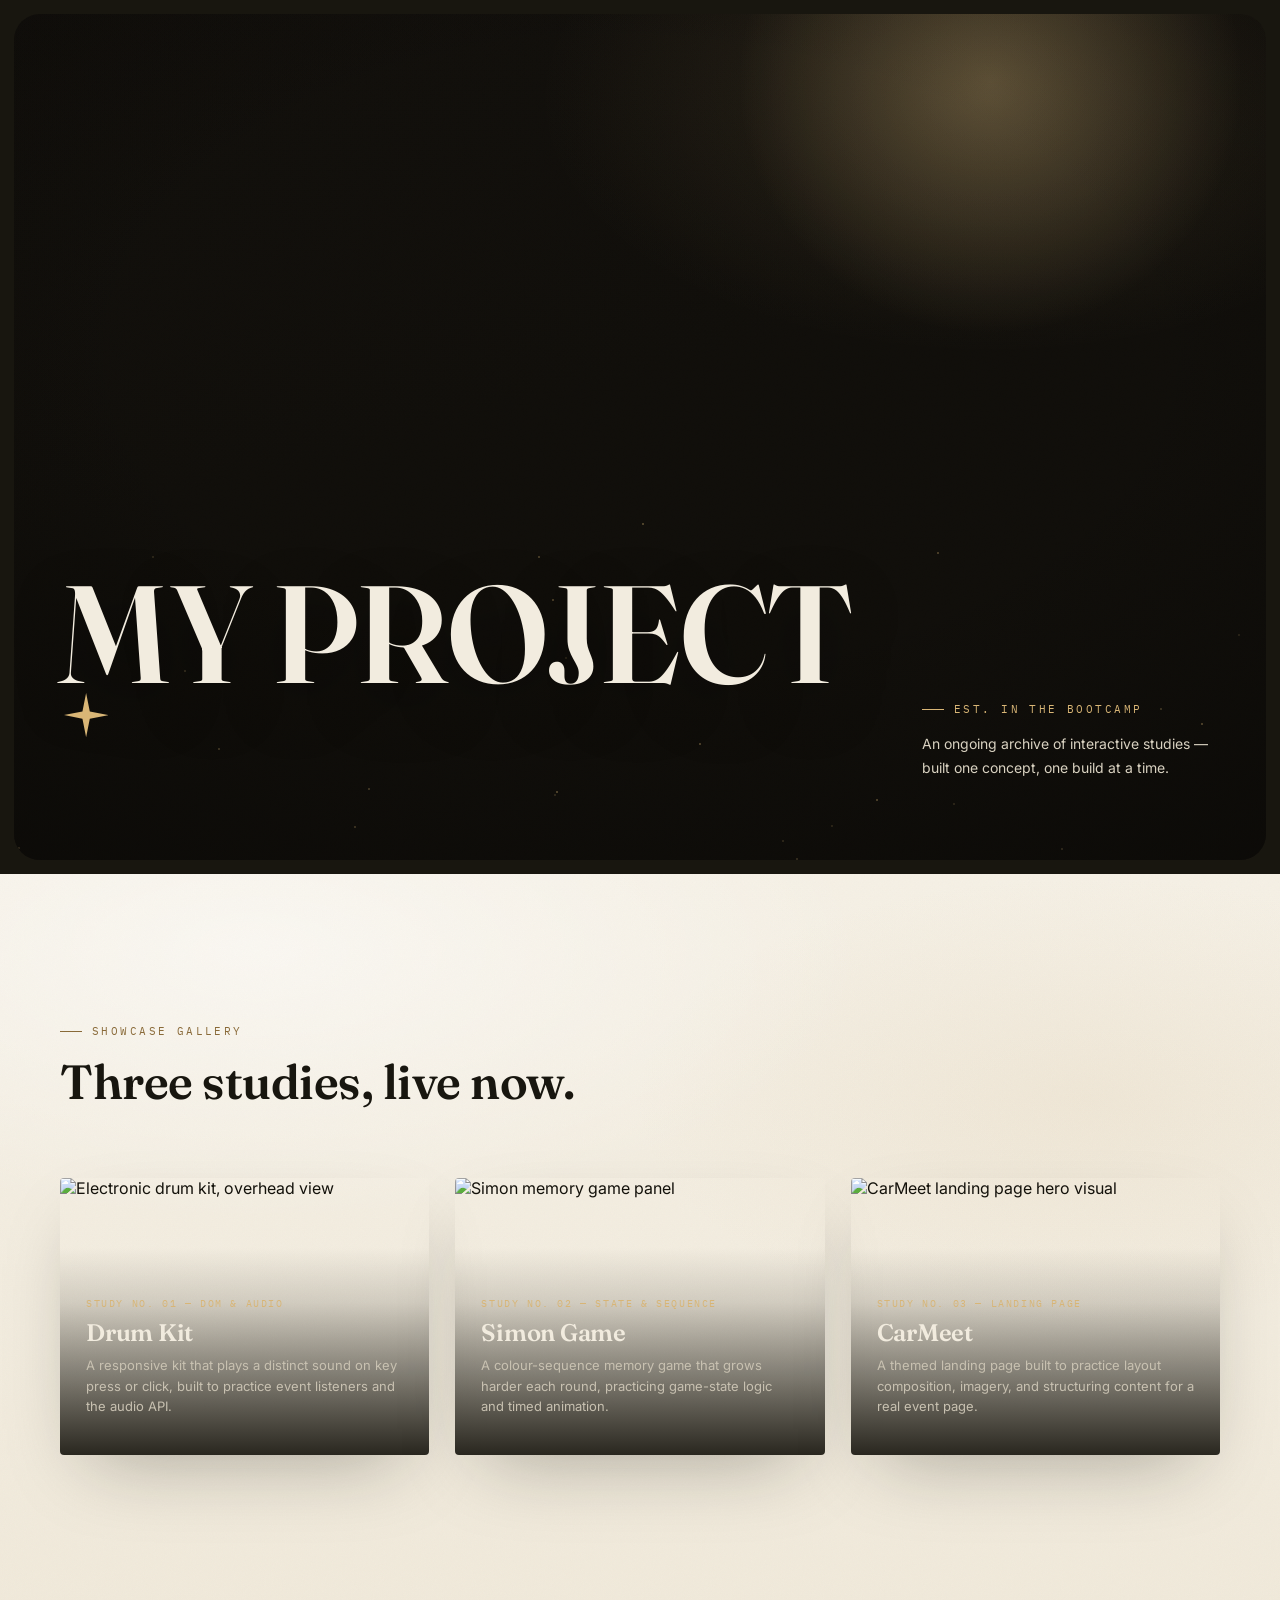
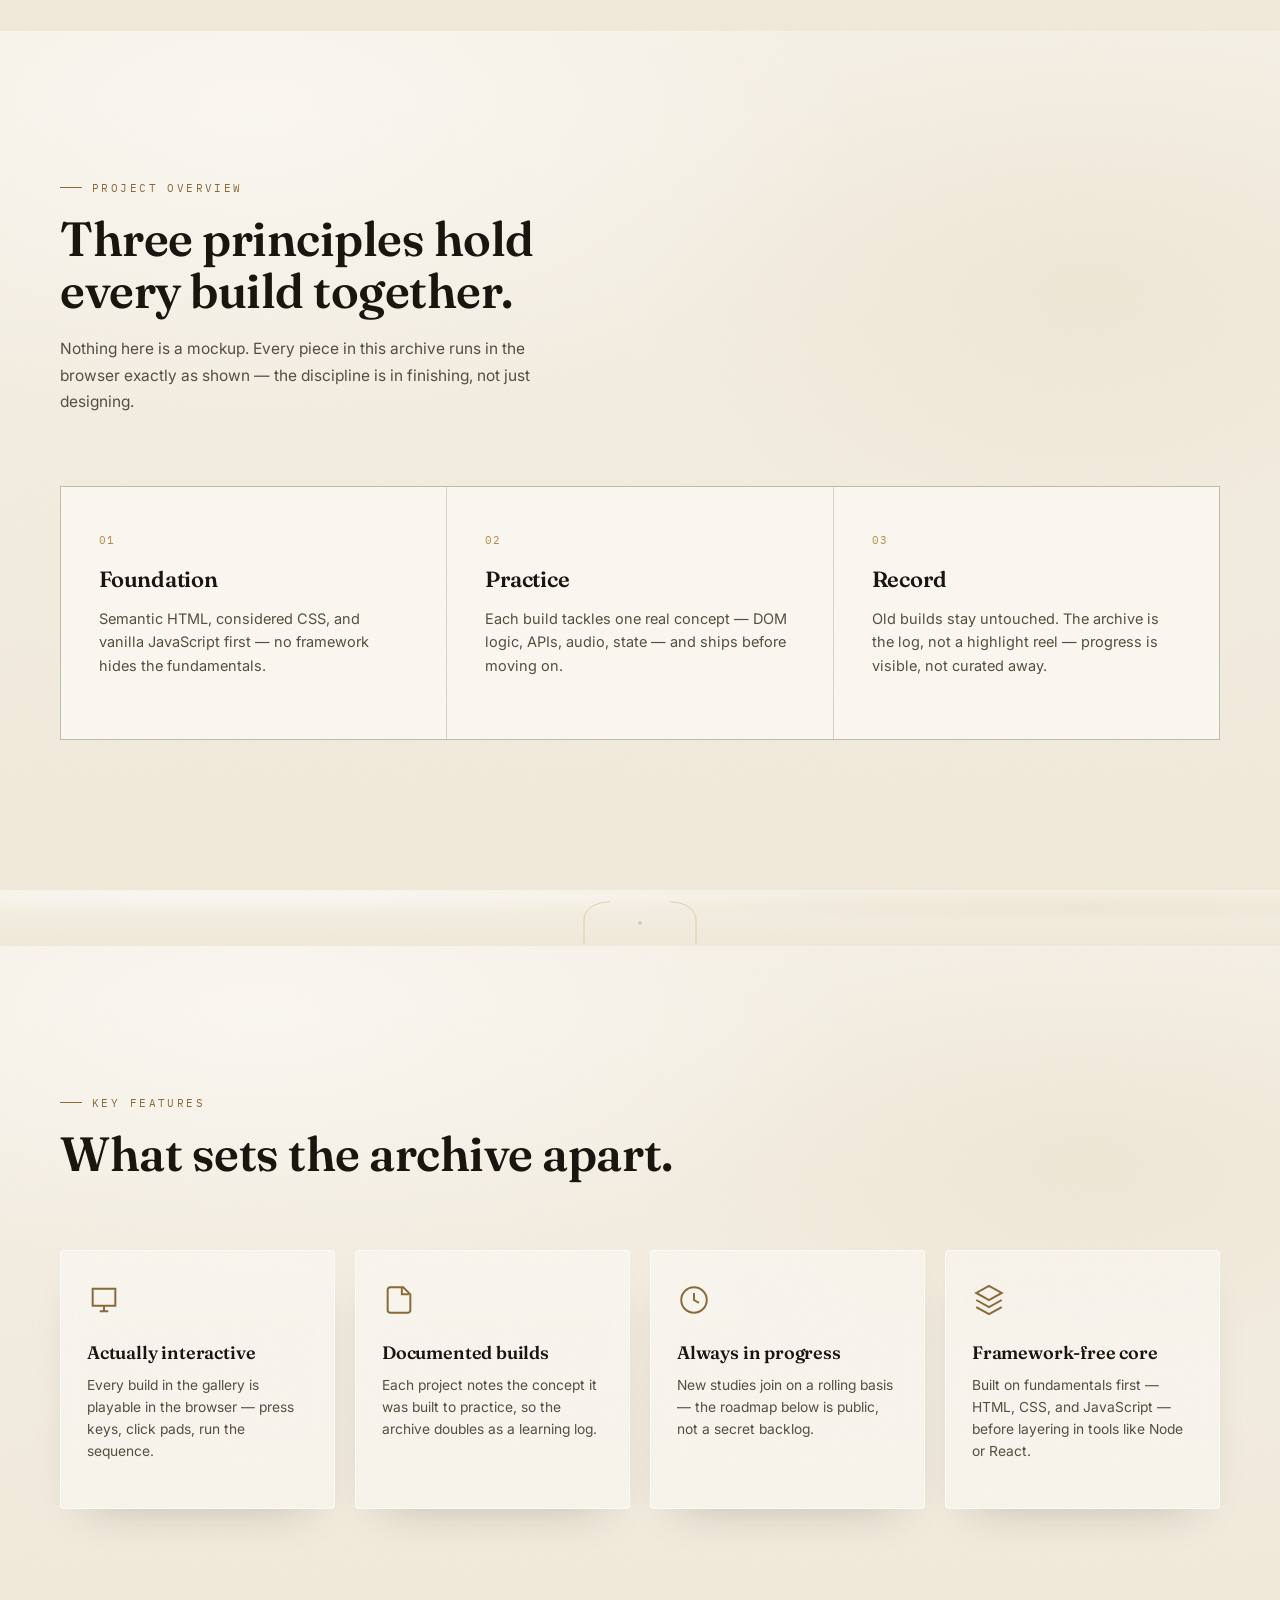
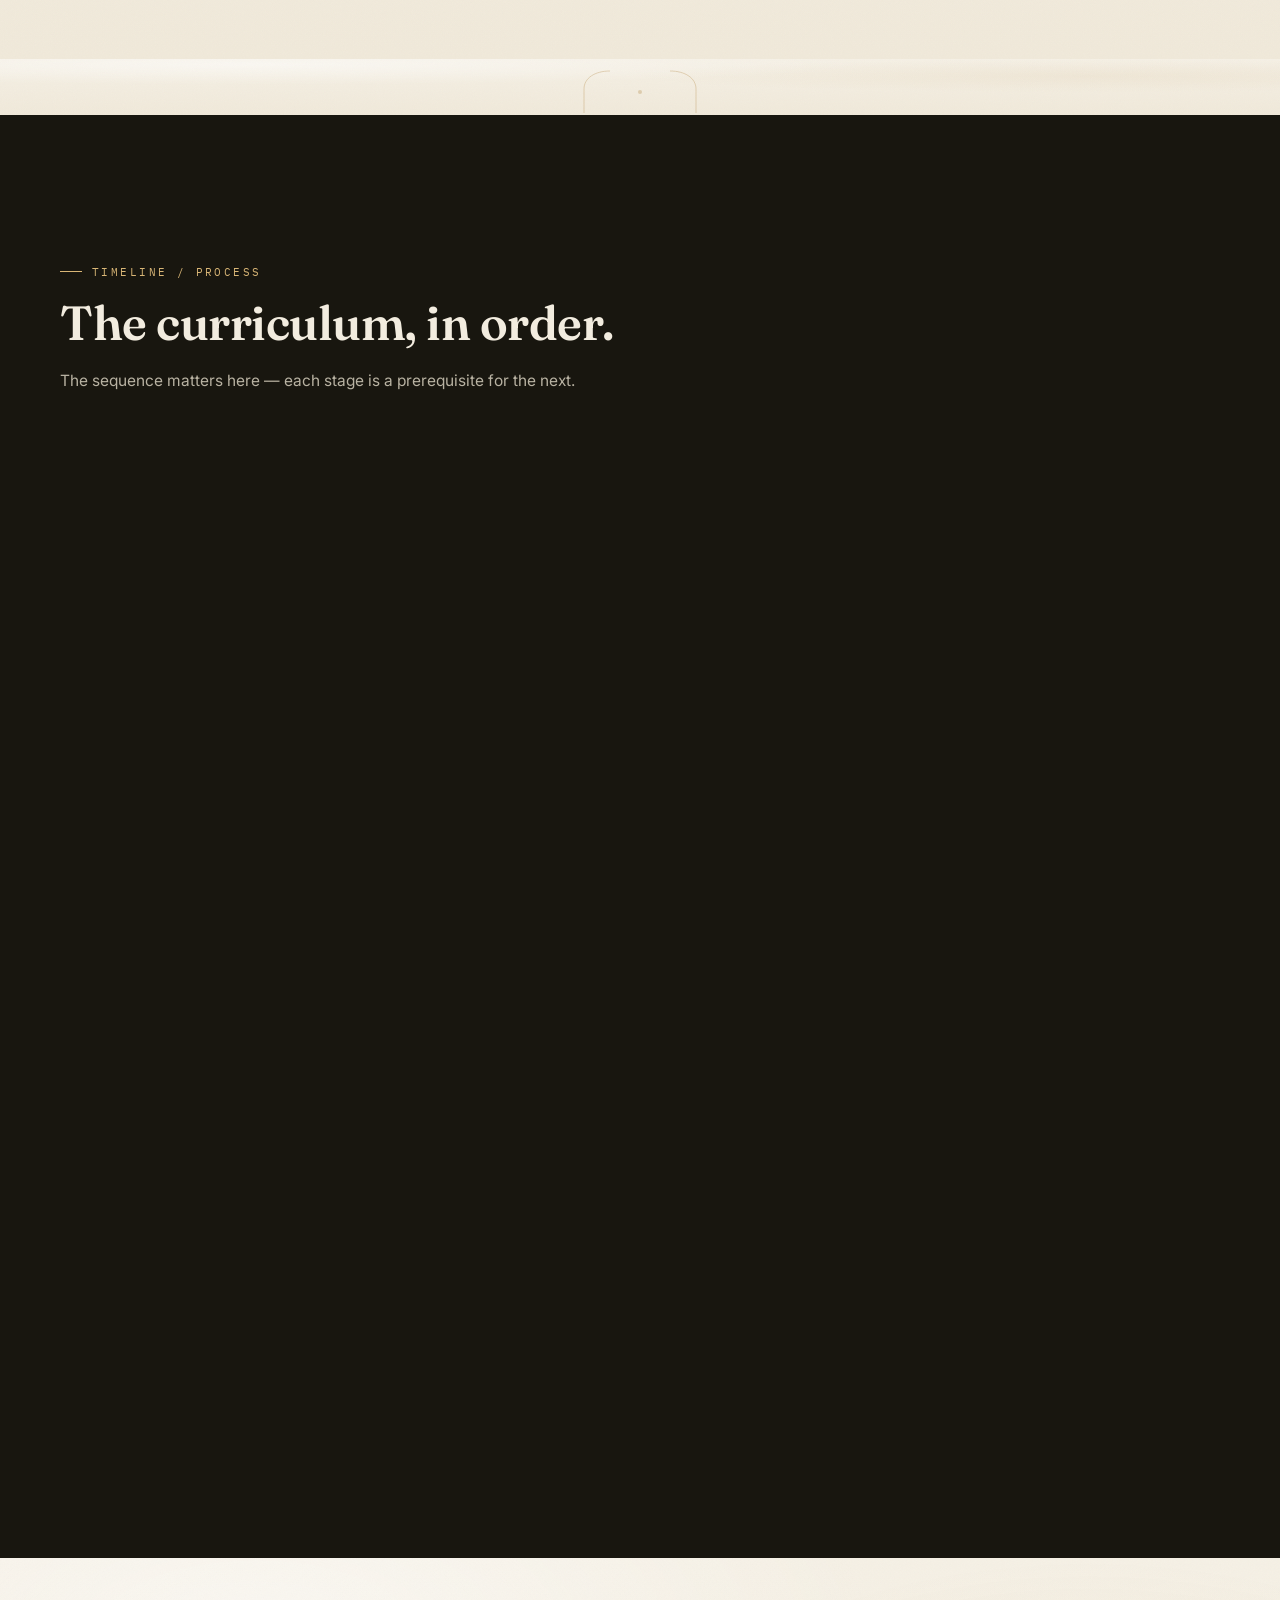
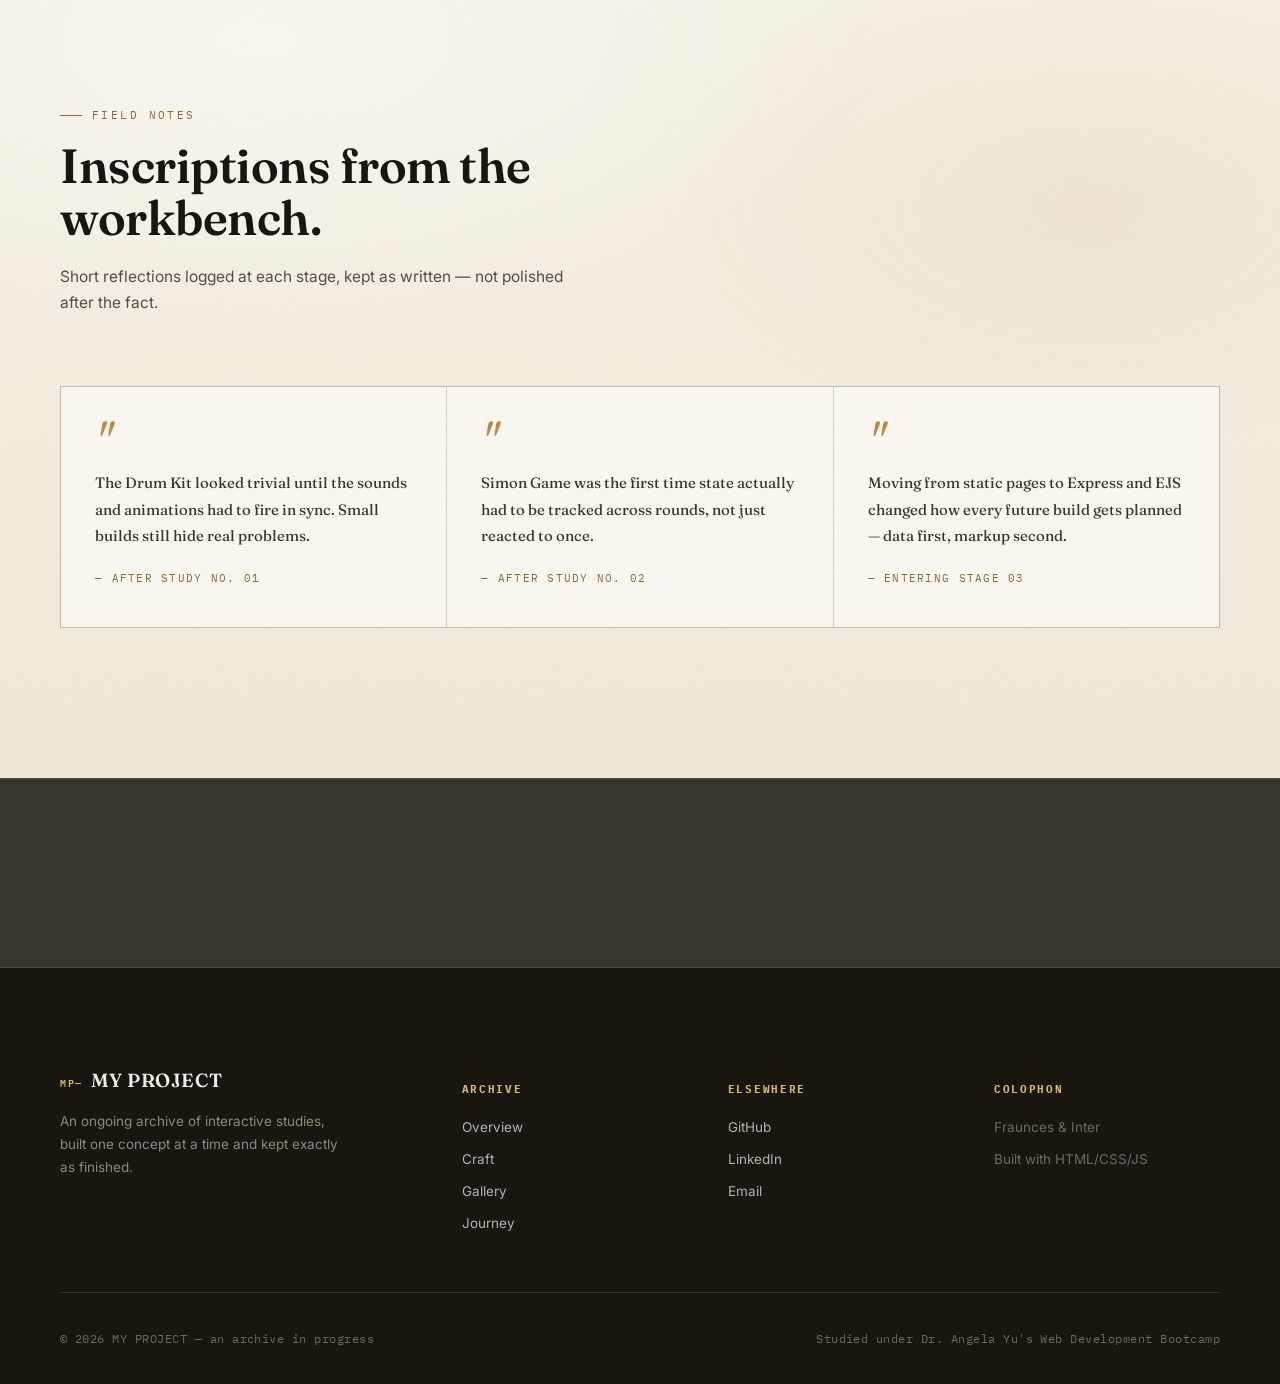
==== commit a3947a61: "make html more responsive" ====
--- a/index.html
+++ b/index.html
@@ -17,7 +17,7 @@
 <div class="hero-outer">
   <header class="hero-frame" id="top">
     <div class="hero-bg" id="heroBg">
-      <img class="hero-photo" src="[data-uri]" alt="Figure working on a laptop atop a floating cliff above the clouds" />
+      <img class="hero-photo" src="../assets/hero.jpg" alt="Hero Image" />
       <div class="hero-bg-tint"></div>
       <div class="hero-grain"></div>
       <div class="dust" id="dustField"></div>
@@ -45,7 +45,7 @@
 
     <div class="gallery-live reveal-stagger">
       <div class="gcard">
-        <img src="[data-uri]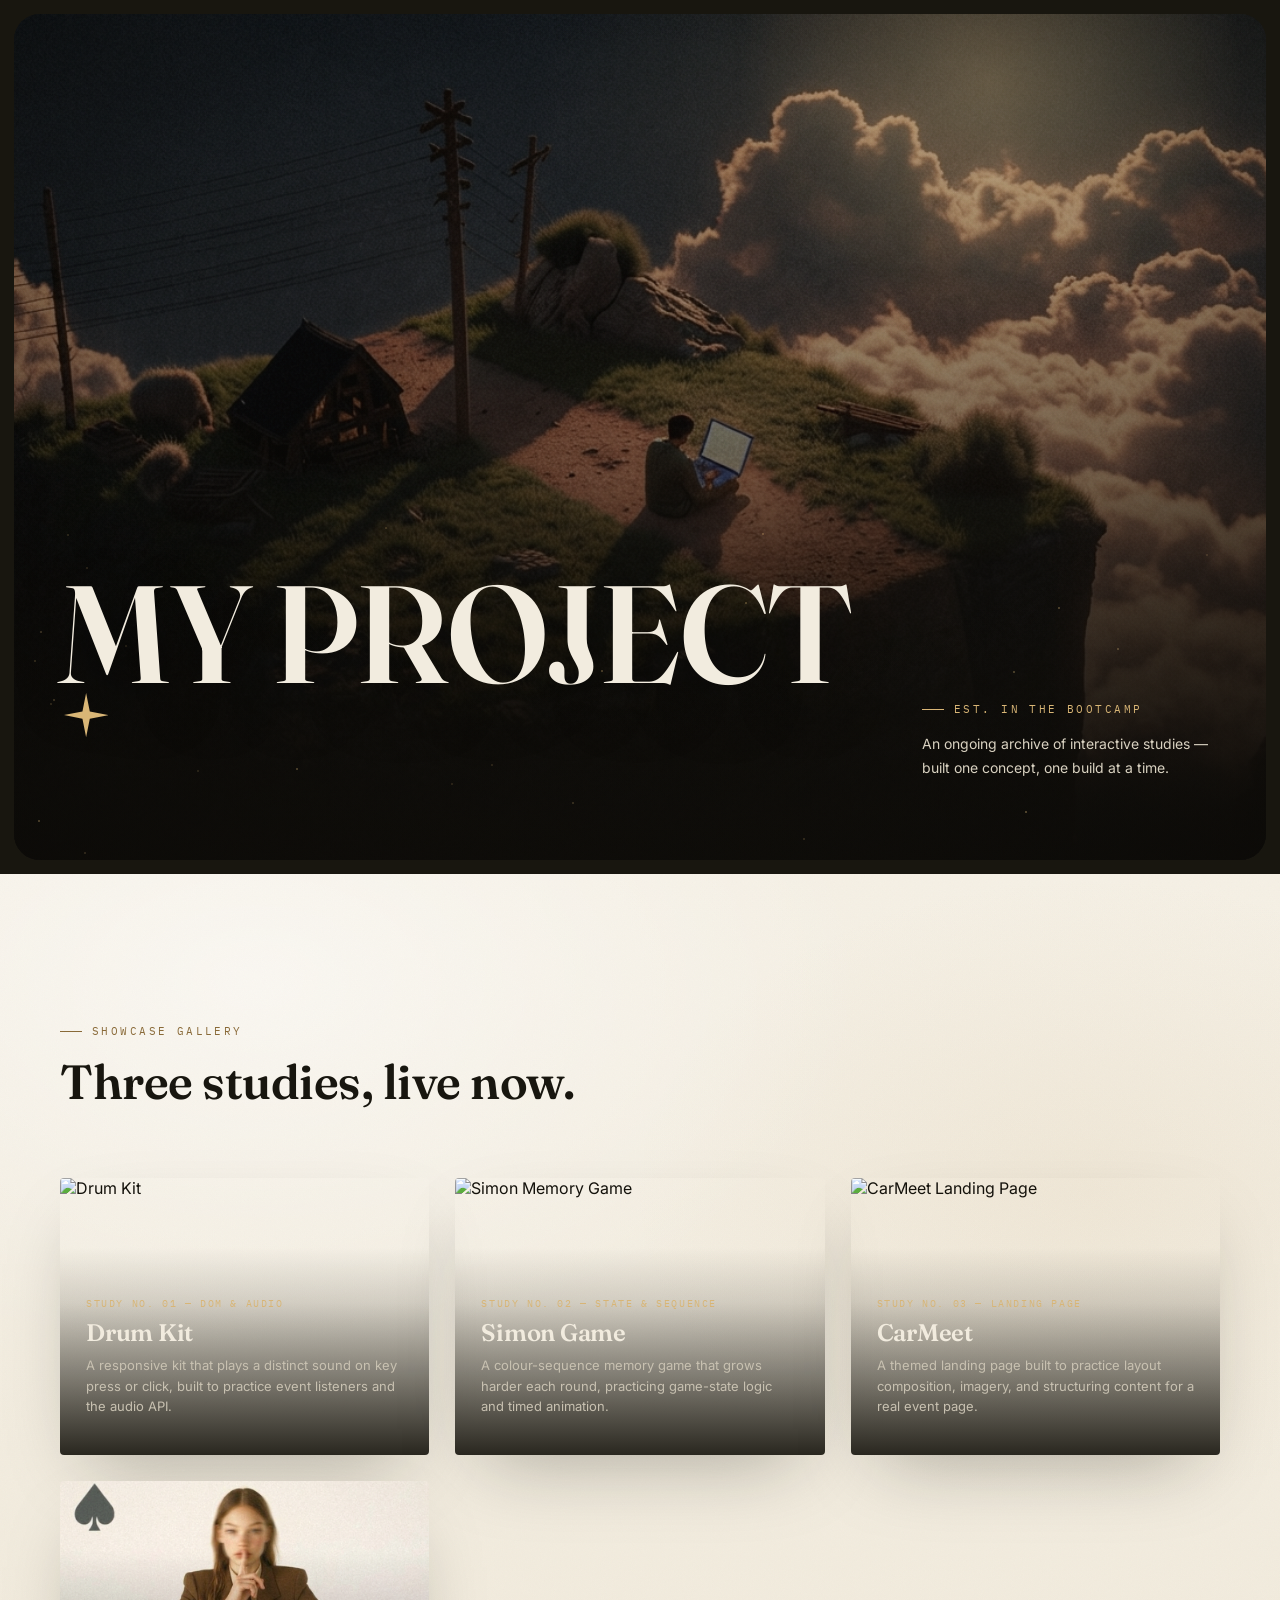
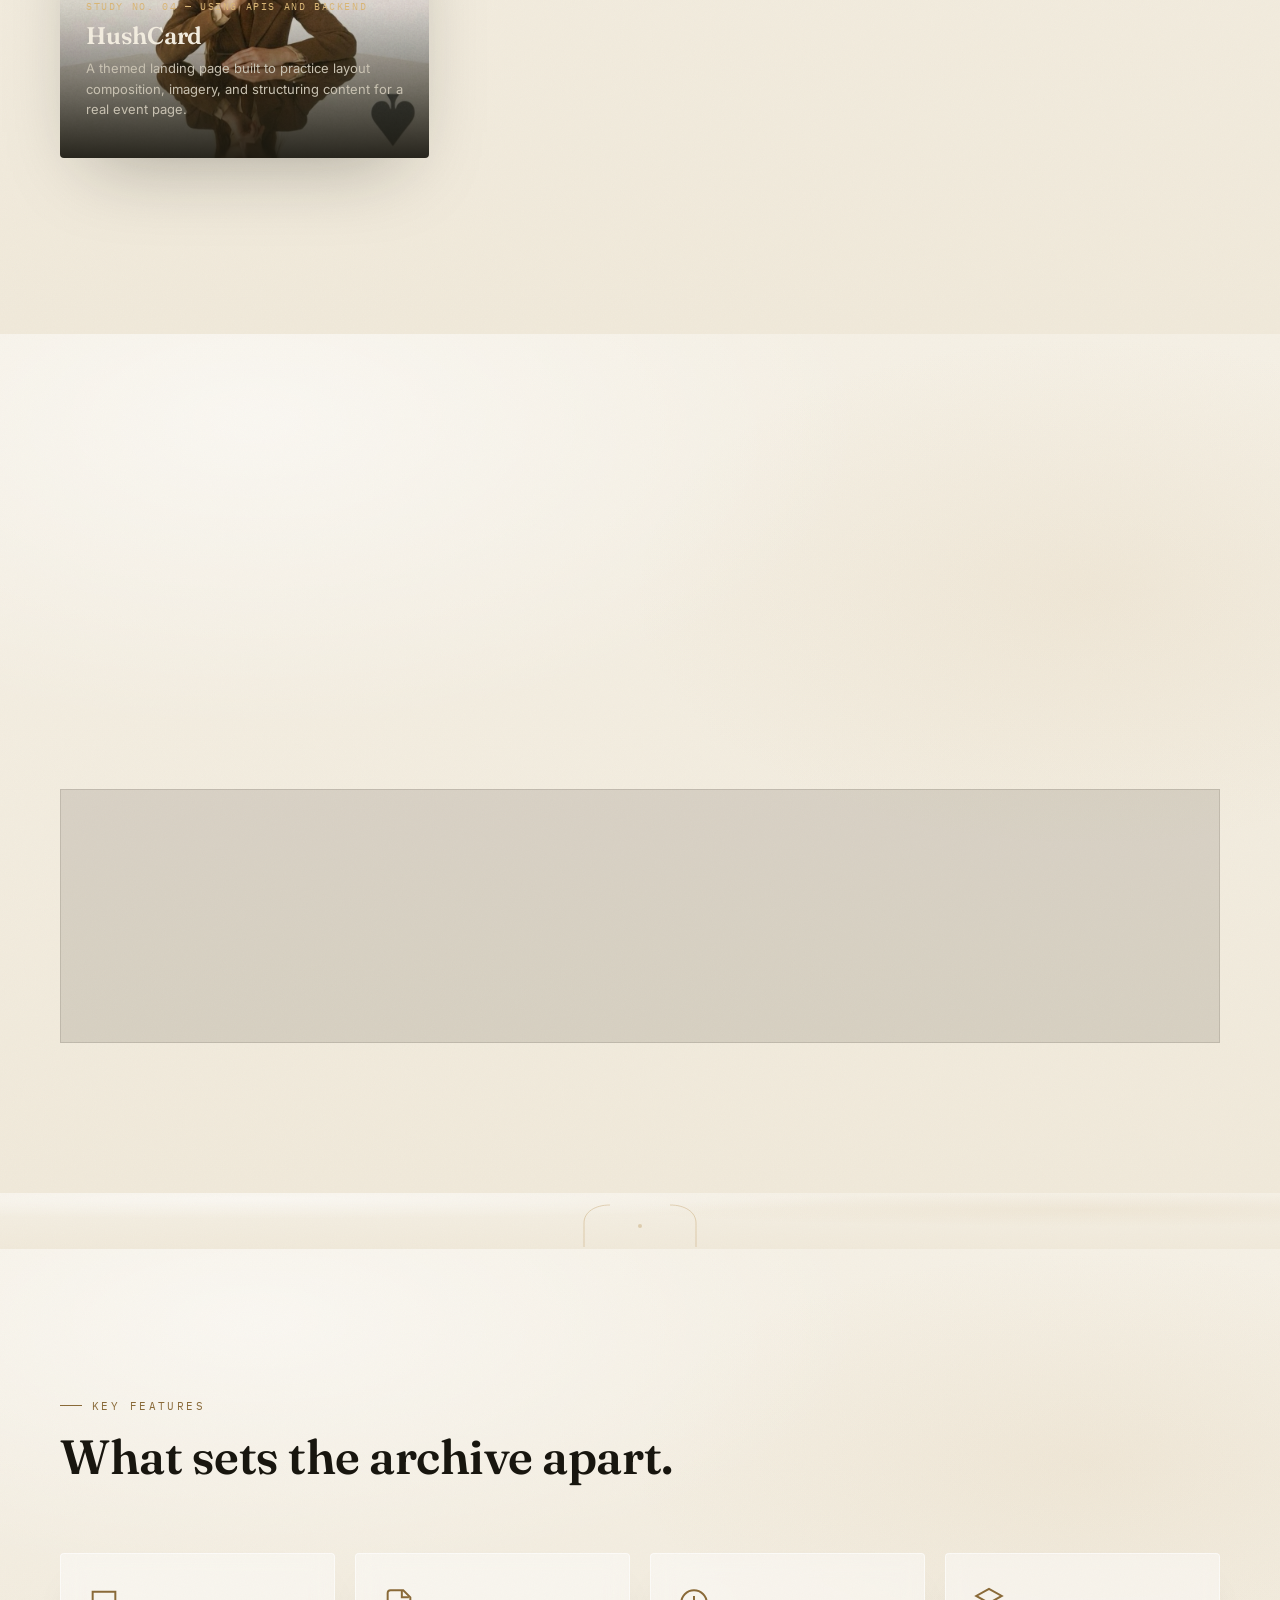
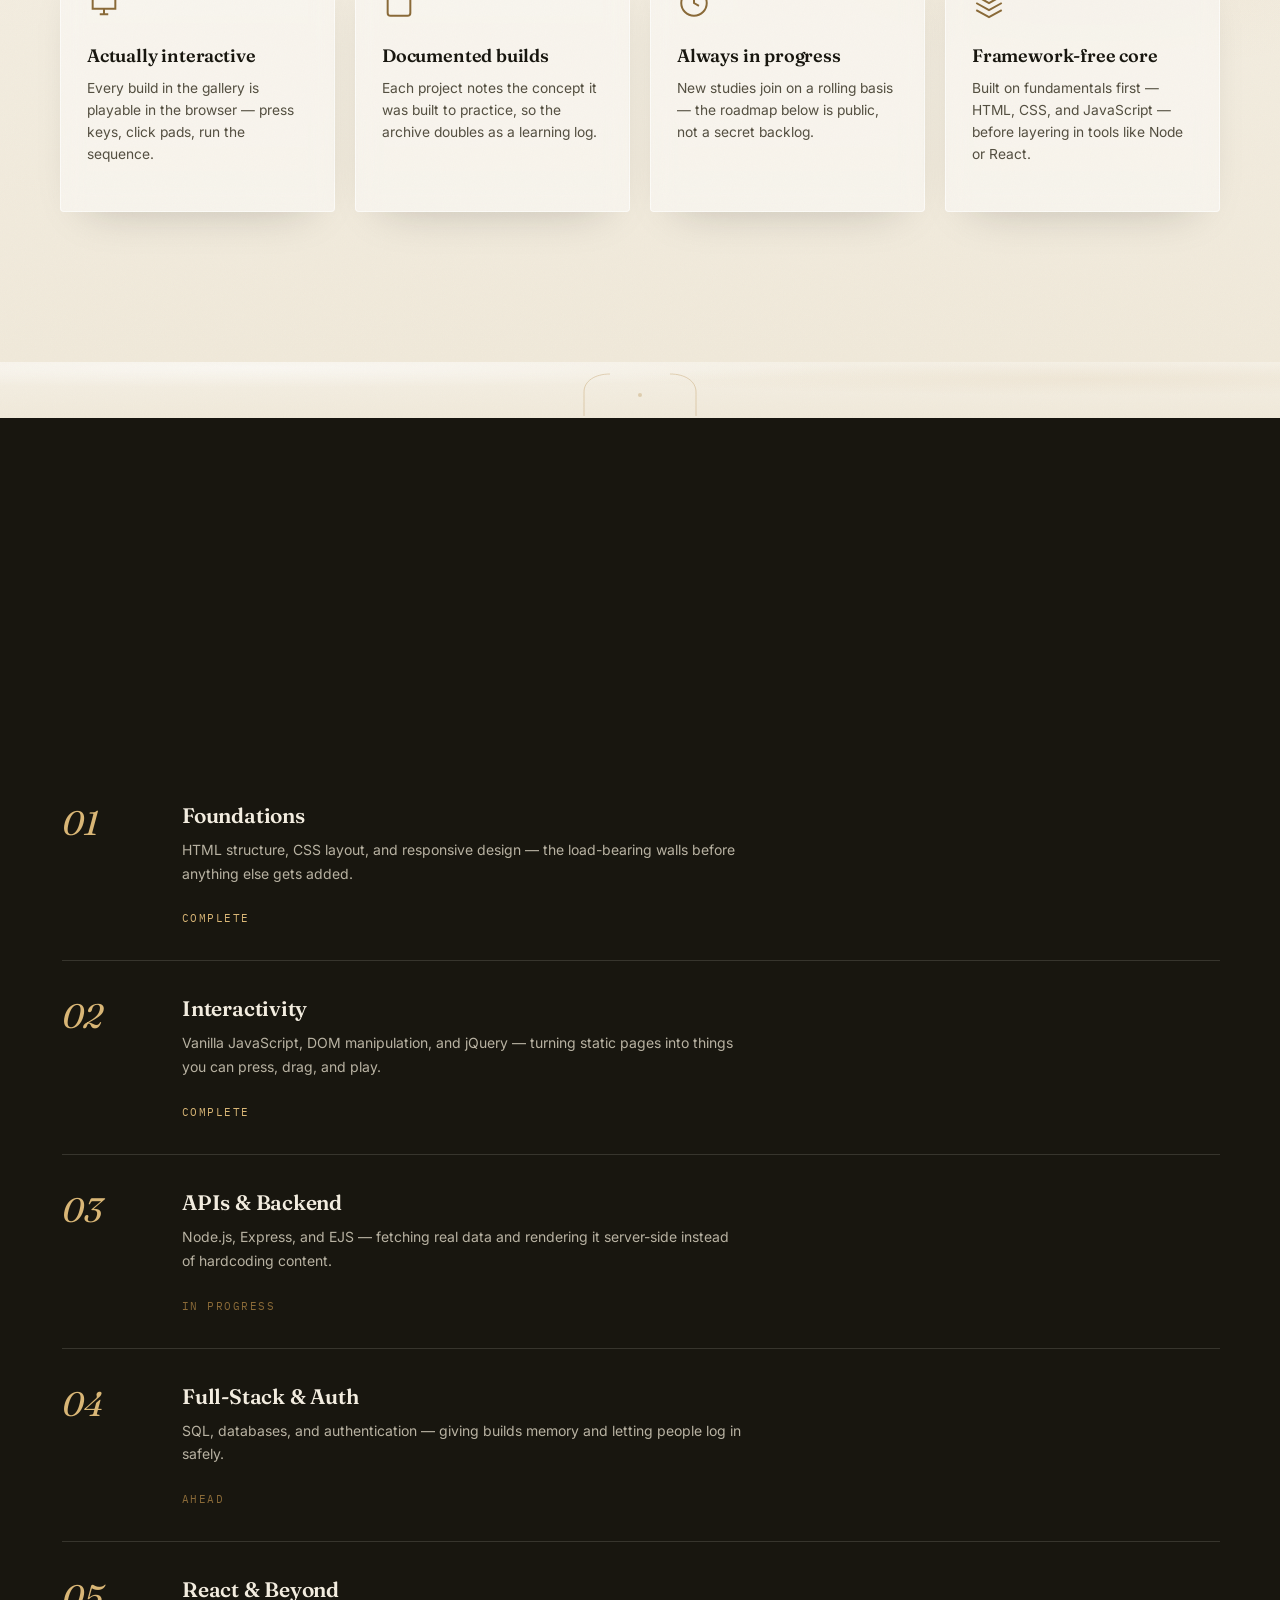
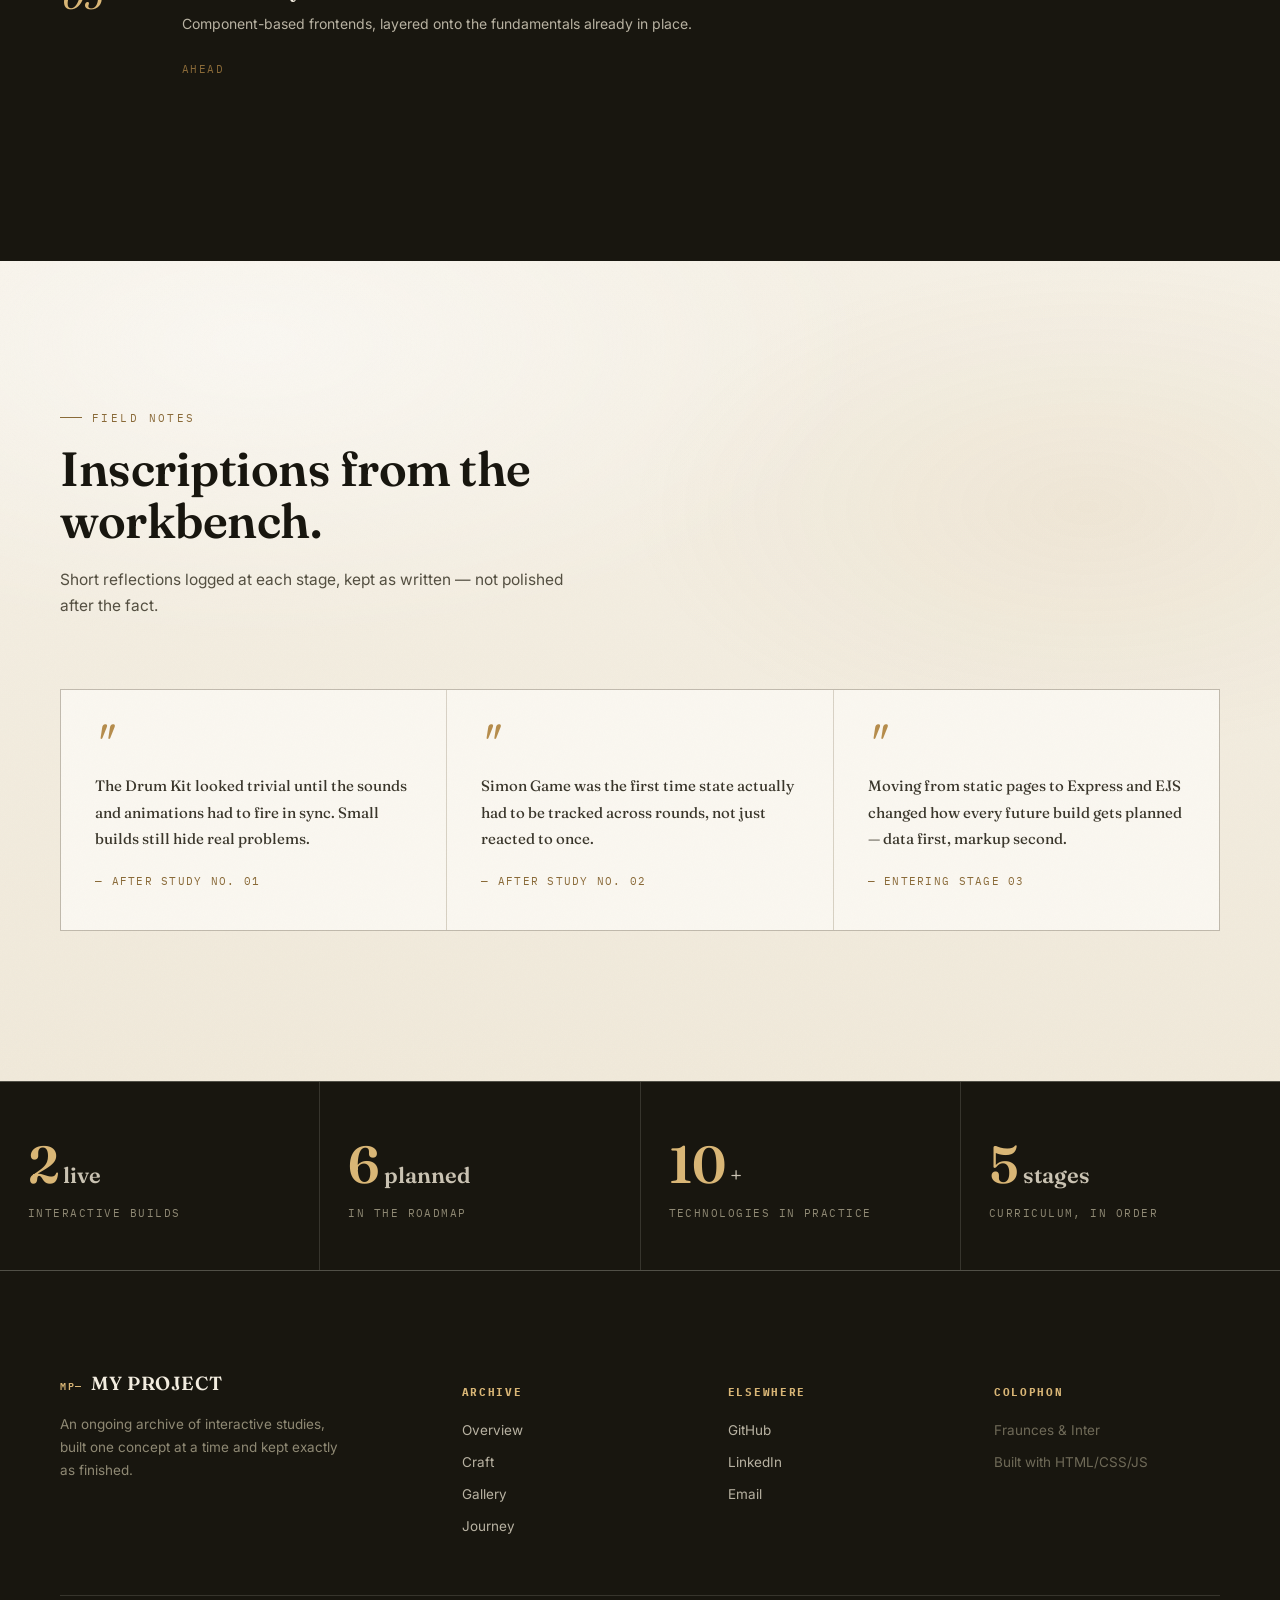
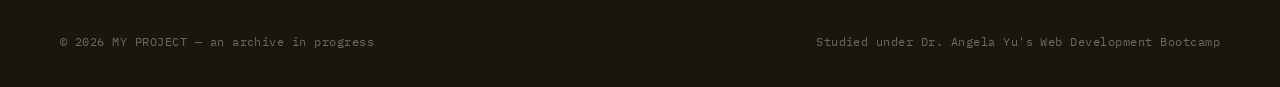
==== commit 88183c7e: "added new project and made changes in html and css" ====
--- a/index.html
+++ b/index.html
@@ -17,7 +17,7 @@
 <div class="hero-outer">
   <header class="hero-frame" id="top">
     <div class="hero-bg" id="heroBg">
-      <img class="hero-photo" src="../assets/hero.jpg" alt="Hero Image" />
+      <img class="hero-photo" src="assets/img/hero.png" alt="Hero Image" />
       <div class="hero-bg-tint"></div>
       <div class="hero-grain"></div>
       <div class="dust" id="dustField"></div>
@@ -38,36 +38,95 @@
 <!-- ================= GALLERY ================= -->
 <section id="gallery" class="marble">
   <div class="container">
+
     <div class="section-head reveal">
       <div class="eyebrow">Showcase Gallery</div>
       <h2>Three studies, live now.</h2>
     </div>
 
     <div class="gallery-live reveal-stagger">
-      <div class="gcard">
-        <img src="../assets/img/portfolio/Drumset.jpeg" alt="Electronic drum kit, overhead view" />
+
+      <!-- Drum Kit -->
+      <a href="Drumset/index.html" class="gcard">
+        <img
+          src="assets/img/portfolio/Drumset.jpg"
+          alt="Drum Kit"
+        />
+
         <div class="overlay">
           <div class="tag">Study No. 01 — DOM &amp; Audio</div>
           <h3>Drum Kit</h3>
-          <p>A responsive kit that plays a distinct sound on key press or click, built to practice event listeners and the audio API.</p>
-        </div>
-      </div>
-      <div class="gcard">
-        <img src="../assets/img/portfolio/Simon_Game.jpeg" alt="Simon memory game panel" />
+          <p>
+            A responsive kit that plays a distinct sound on key press or
+            click, built to practice event listeners and the audio API.
+          </p>
+        </div>
+      </a>
+
+      <!-- Simon Game -->
+      <a
+        href="Simon Game Challenge Starting Files/index.html"
+        class="gcard"
+      >
+        <img
+          src="assets/img/portfolio/Simon_Game.jpg"
+          alt="Simon Memory Game"
+        />
+
         <div class="overlay">
           <div class="tag">Study No. 02 — State &amp; Sequence</div>
           <h3>Simon Game</h3>
-          <p>A colour-sequence memory game that grows harder each round, practicing game-state logic and timed animation.</p>
-        </div>
-      </div>
-      <div class="gcard">
-        <img src="../assets/img/portfolio/CarMeet.jpeg" alt="CarMeet landing page hero visual" />
+          <p>
+            A colour-sequence memory game that grows harder each round,
+            practicing game-state logic and timed animation.
+          </p>
+        </div>
+      </a>
+
+      <!-- CarMeet -->
+      <a
+        href="https://ujwal164.github.io/CarMeet/"
+        class="gcard"
+        target="_blank"
+        rel="noopener noreferrer"
+      >
+        <img
+          src="assets/img/portfolio/CarMeet.png"
+          alt="CarMeet Landing Page"
+        />
+
         <div class="overlay">
           <div class="tag">Study No. 03 — Landing Page</div>
           <h3>CarMeet</h3>
-          <p>A themed landing page built to practice layout composition, imagery, and structuring content for a real event page.</p>
-        </div>
-      </div>
+          <p>
+            A themed landing page built to practice layout composition,
+            imagery, and structuring content for a real event page.
+          </p>
+        </div>
+      </a>
+
+      <!-- HushCard -->
+      <a
+        href="https://hushcard.vercel.app/"
+        class="gcard"
+        target="_blank"
+        rel="noopener noreferrer"
+      >
+        <img
+          src="assets/img/portfolio/HushCard.png"
+          alt="HushCard Landing Page"
+        />
+
+        <div class="overlay">
+          <div class="tag">Study No. 04 — Using APIs and backend </div>
+          <h3>HushCard</h3>
+          <p>
+            A themed landing page built to practice layout composition,
+            imagery, and structuring content for a real event page.
+          </p>
+        </div>
+      </a>
+
     </div>
 
   </div>
--- a/style.css
+++ b/style.css
@@ -357,6 +357,9 @@
     overflow:hidden;
     aspect-ratio:4/3;
     box-shadow:var(--shadow);
+    display: block;
+    text-decoration: none;
+    color: inherit;
   }
   .gcard img{ width:100%; height:100%; object-fit:cover; transition:transform .8s var(--ease); filter:saturate(0.92) contrast(1.04); }
   .gcard:hover img{ transform:scale(1.06); }
@@ -369,22 +372,6 @@
   .gcard .tag{ font-family:'IBM Plex Mono',monospace; font-size:10px; letter-spacing:0.16em; text-transform:uppercase; color:var(--gold-bright); }
   .gcard h3{ color:var(--ivory); font-size:24px; margin-top:8px; }
   .gcard p{ color:#C9C2B2; font-size:13px; margin-top:8px; max-width:340px; line-height:1.55; }
-
-  .roadmap-row{
-    display:flex; gap:16px; flex-wrap:wrap;
-    margin-top:10px;
-  }
-  .roadmap-chip{
-    font-family:'IBM Plex Mono',monospace;
-    font-size:11.5px;
-    letter-spacing:0.06em;
-    padding:12px 18px;
-    border:1px solid var(--line);
-    border-radius:2px;
-    color:#544F41;
-    background:var(--stone);
-    display:flex; align-items:center; gap:10px;
-  }
   .roadmap-chip .dot{ width:6px; height:6px; border-radius:50%; background:var(--mist); }
   .roadmap-note{ margin-top:36px; font-size:13px; color:#7A7462; }
 
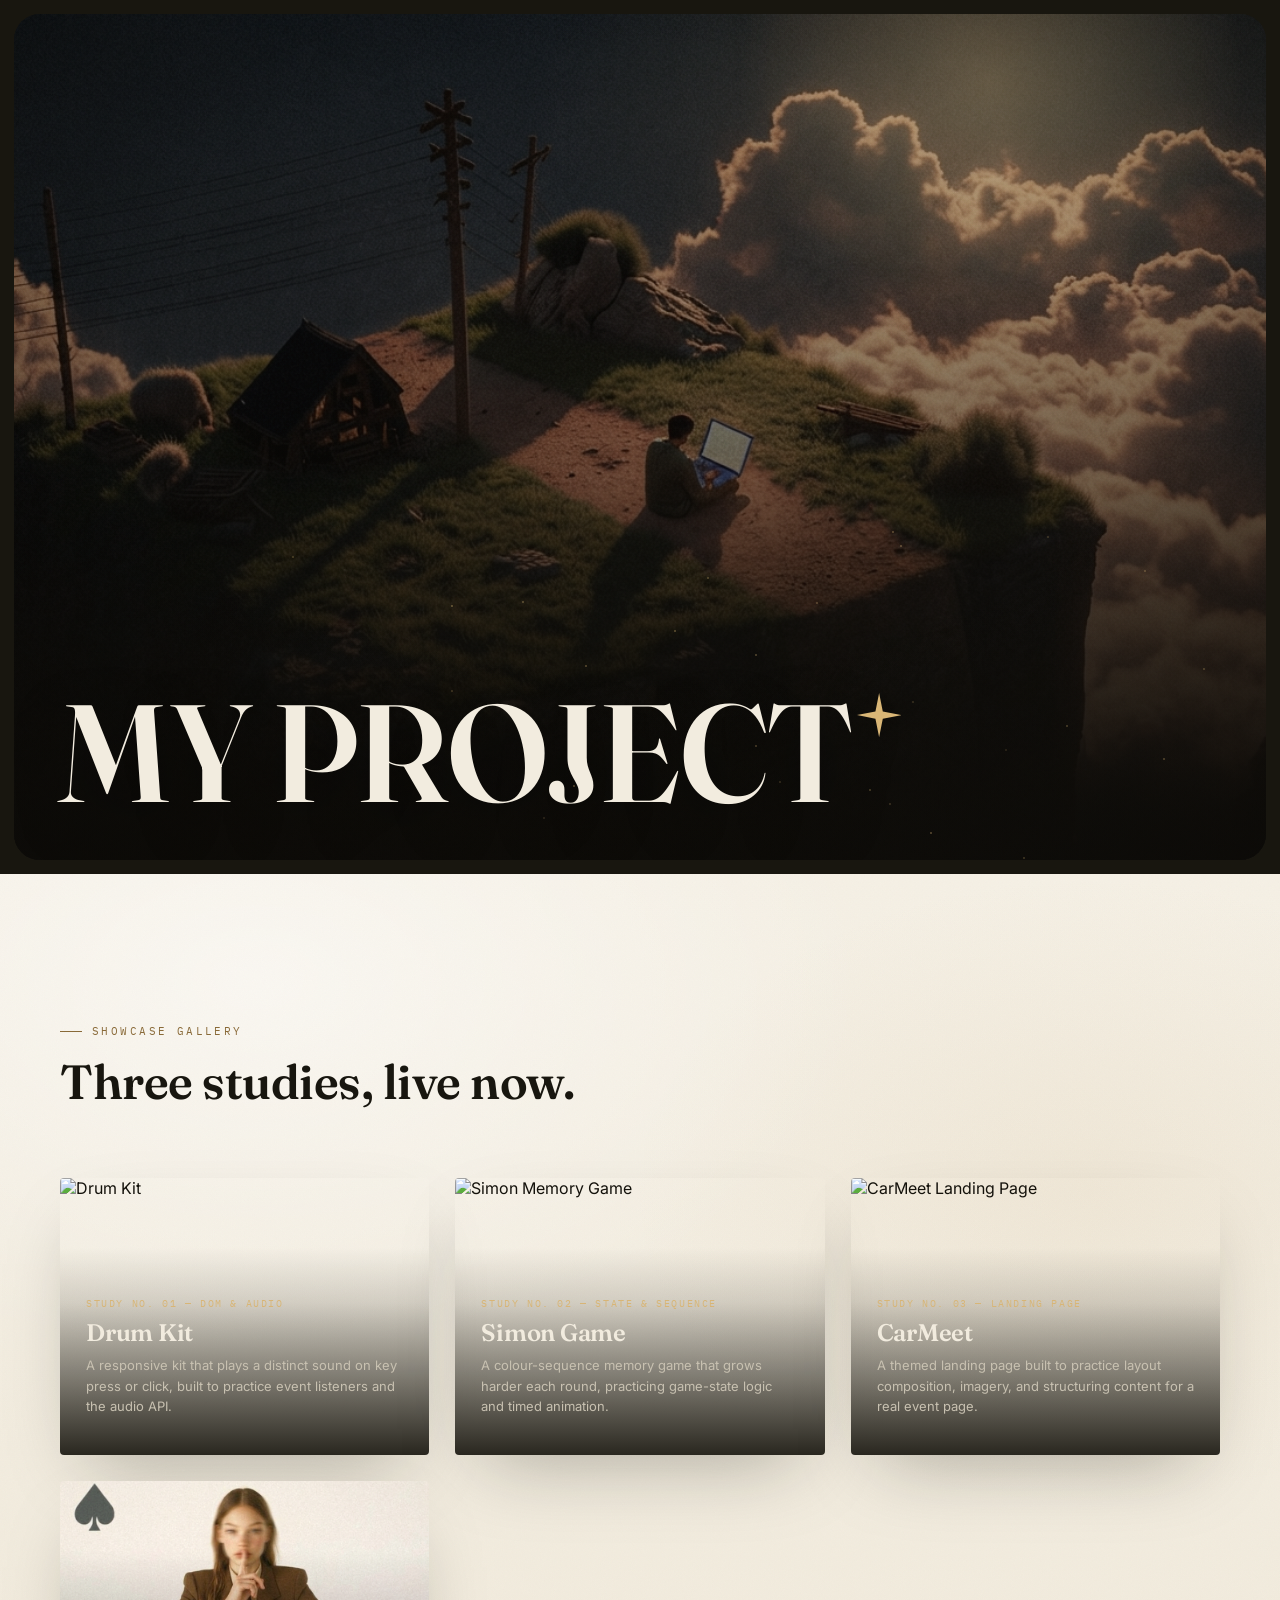
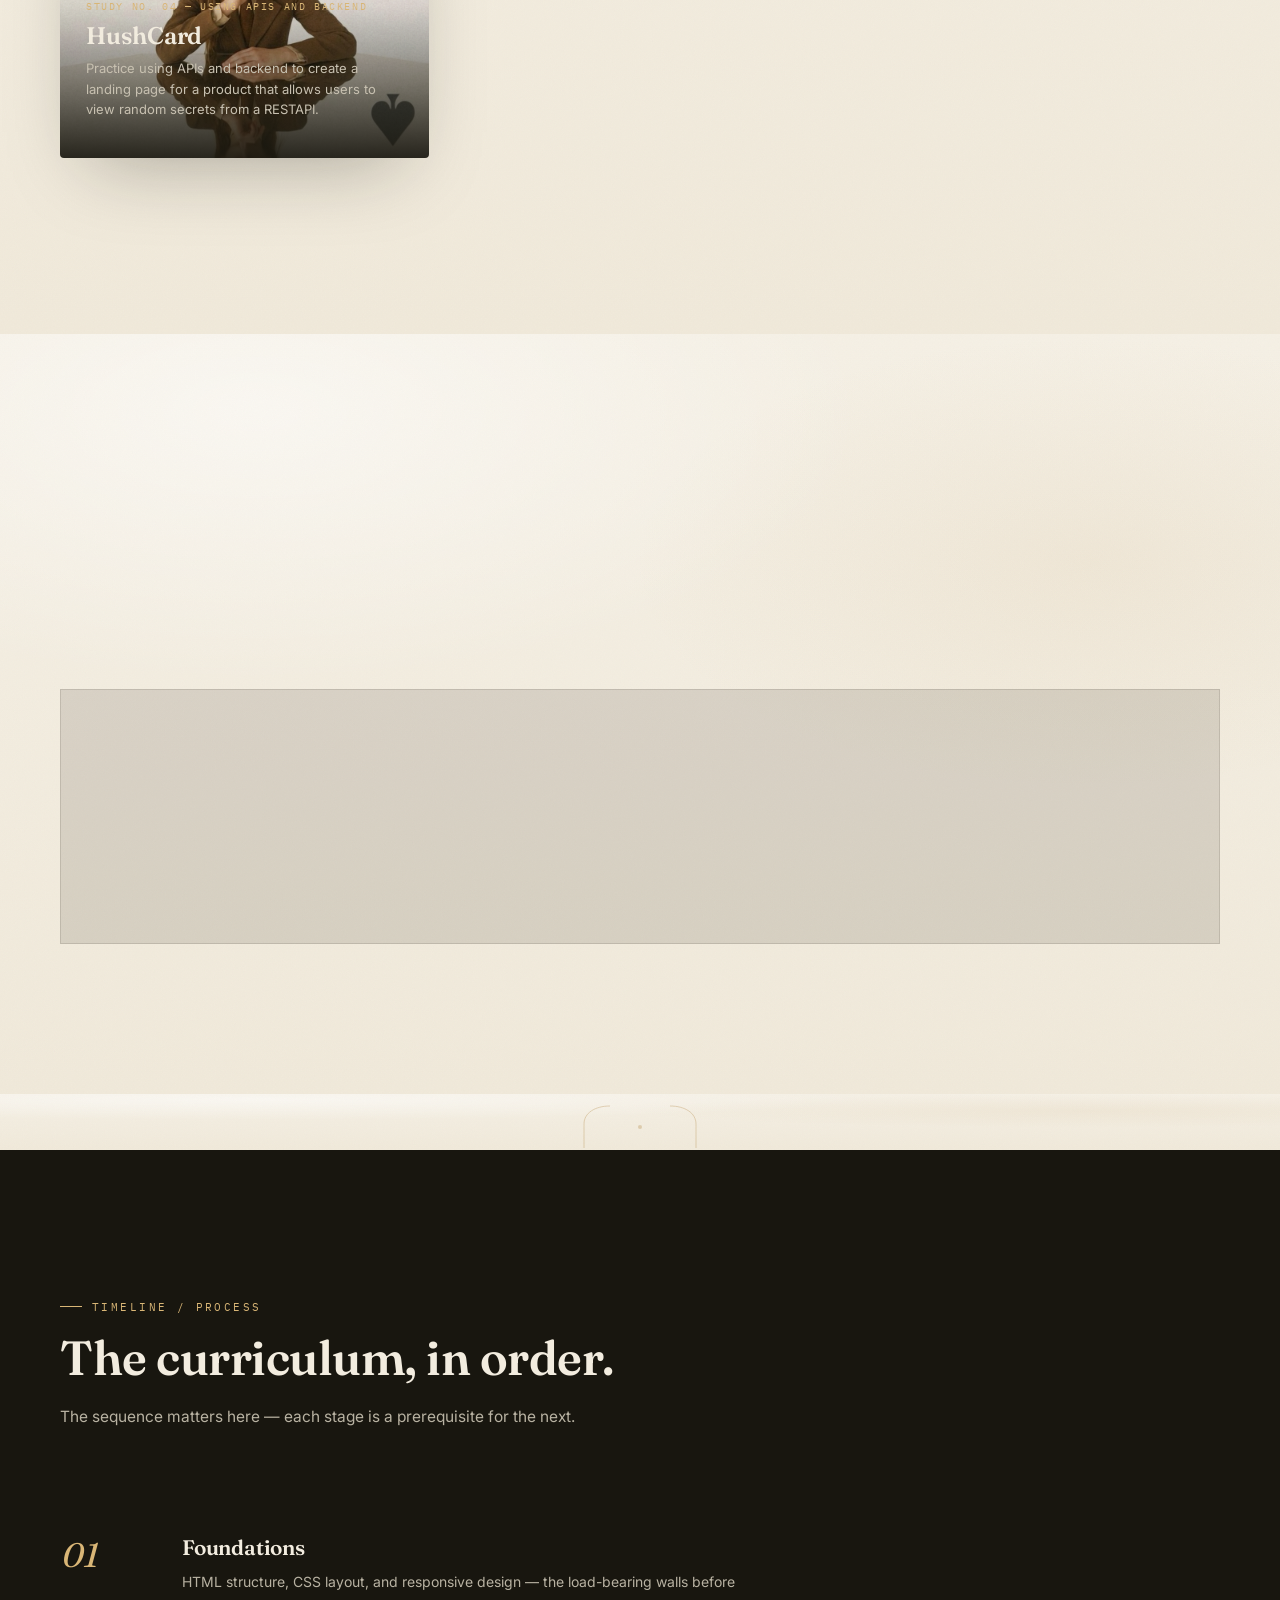
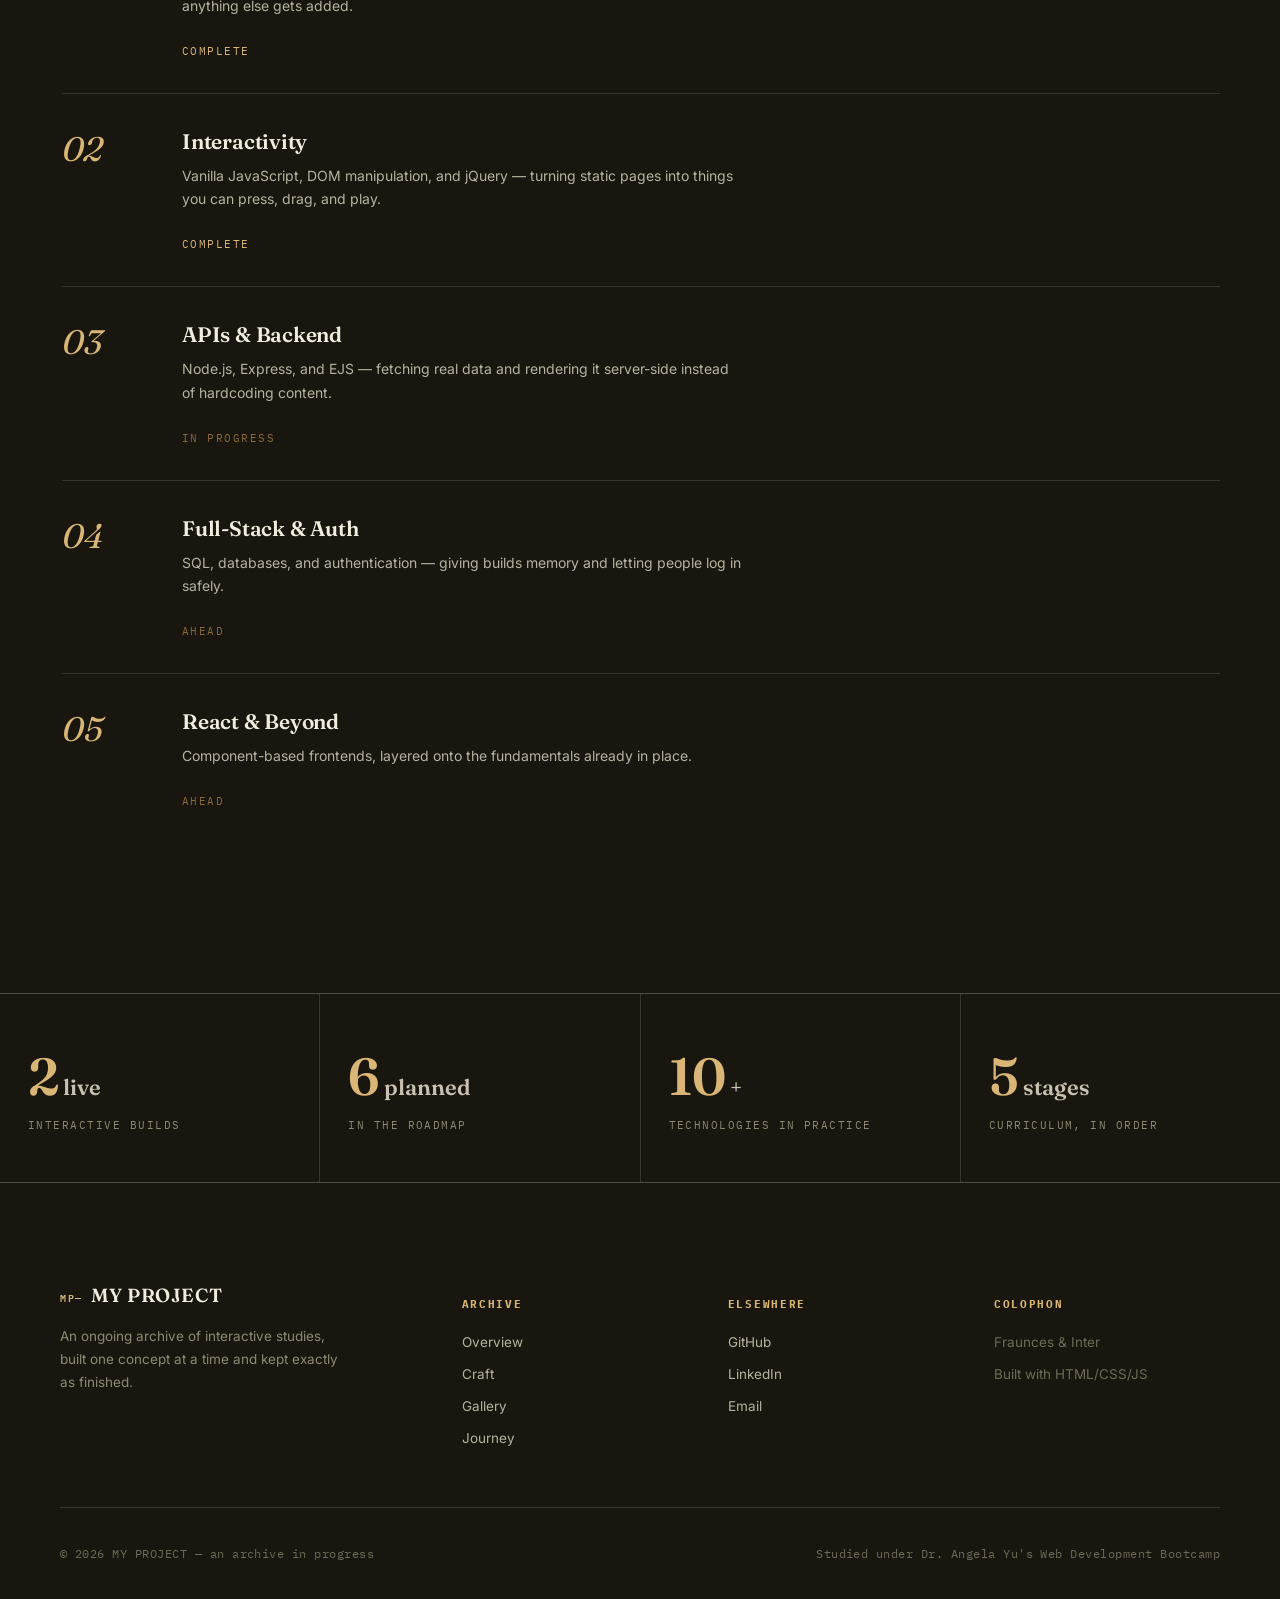
==== commit 74e82cae: "removed few text" ====
--- a/index.html
+++ b/index.html
@@ -3,7 +3,7 @@
 <head>
 <meta charset="UTF-8" />
 <meta name="viewport" content="width=device-width, initial-scale=1" />
-<title>MY PROJECT — An Atelier of Code</title>
+<title>MY PROJECT</title>
 <meta name="description" content="A living archive of builds, one classical study at a time." />
 <link rel="preconnect" href="https://fonts.googleapis.com">
 <link rel="preconnect" href="https://fonts.gstatic.com" crossorigin>
@@ -28,9 +28,6 @@
     <div class="hero-content">
       <h1 class="hero-word">MY PROJECT<span class="accent-mark" aria-hidden="true"><svg viewBox="0 0 24 24" fill="currentColor"><path d="M12 0 L14 10 L24 12 L14 14 L12 24 L10 14 L0 12 L10 10 Z"/></svg></span></h1>
       <div class="hero-side reveal">
-        <div class="eyebrow on-dark">Est. in the bootcamp</div>
-        <p>An ongoing archive of interactive studies — built one concept, one build at a time.</p>
-      </div>
     </div>
   </header>
 </div>
@@ -121,8 +118,7 @@
           <div class="tag">Study No. 04 — Using APIs and backend </div>
           <h3>HushCard</h3>
           <p>
-            A themed landing page built to practice layout composition,
-            imagery, and structuring content for a real event page.
+            Practice using APIs and backend to create a landing page for a product that allows users to view random secrets from a RESTAPI.
           </p>
         </div>
       </a>
@@ -139,7 +135,6 @@
     <div class="section-head reveal">
       <div class="eyebrow">Project Overview</div>
       <h2>Three principles hold<br>every build together.</h2>
-      <p>Nothing here is a mockup. Every piece in this archive runs in the browser exactly as shown — the discipline is in finishing, not just designing.</p>
     </div>
     <div class="pillars reveal-stagger">
       <div class="pillar">
@@ -169,46 +164,6 @@
   </svg>
 </div>
 
-<!-- ================= FEATURES ================= -->
-<section id="features" class="marble features">
-  <div class="container">
-    <div class="section-head reveal">
-      <div class="eyebrow">Key Features</div>
-      <h2>What sets the archive apart.</h2>
-    </div>
-    <div class="feature-grid reveal-stagger">
-      <div class="glass-card">
-        <svg class="icon" viewBox="0 0 24 24" fill="none" stroke="currentColor" stroke-width="1.4"><path d="M4 4h16v12H4z"/><path d="M9 20h6M12 16v4"/></svg>
-        <h3>Actually interactive</h3>
-        <p>Every build in the gallery is playable in the browser — press keys, click pads, run the sequence.</p>
-      </div>
-      <div class="glass-card">
-        <svg class="icon" viewBox="0 0 24 24" fill="none" stroke="currentColor" stroke-width="1.4"><path d="M4 19V5a2 2 0 0 1 2-2h9l5 5v11a2 2 0 0 1-2 2H6a2 2 0 0 1-2-2z"/><path d="M14 3v5h5"/></svg>
-        <h3>Documented builds</h3>
-        <p>Each project notes the concept it was built to practice, so the archive doubles as a learning log.</p>
-      </div>
-      <div class="glass-card">
-        <svg class="icon" viewBox="0 0 24 24" fill="none" stroke="currentColor" stroke-width="1.4"><circle cx="12" cy="12" r="9"/><path d="M12 7v5l3.5 2"/></svg>
-        <h3>Always in progress</h3>
-        <p>New studies join on a rolling basis — the roadmap below is public, not a secret backlog.</p>
-      </div>
-      <div class="glass-card">
-        <svg class="icon" viewBox="0 0 24 24" fill="none" stroke="currentColor" stroke-width="1.4"><path d="M12 2 3 7l9 5 9-5-9-5z"/><path d="M3 12l9 5 9-5M3 17l9 5 9-5"/></svg>
-        <h3>Framework-free core</h3>
-        <p>Built on fundamentals first — HTML, CSS, and JavaScript — before layering in tools like Node or React.</p>
-      </div>
-    </div>
-  </div>
-</section>
-
-<div class="fragment-divider marble" aria-hidden="true">
-  <svg width="120" height="46" viewBox="0 0 120 46">
-    <path d="M4,44 L4,20 C4,9 15,2 30,2" stroke="#B68D4C" stroke-width="1" fill="none" opacity="0.6"/>
-    <circle cx="60" cy="23" r="2" fill="#B68D4C" opacity="0.6"/>
-    <path d="M116,44 L116,20 C116,9 105,2 90,2" stroke="#B68D4C" stroke-width="1" fill="none" opacity="0.6"/>
-  </svg>
-</div>
-
 <!-- ================= TIMELINE ================= -->
 <section id="timeline" class="section-dark">
   <div class="container">
@@ -257,34 +212,6 @@
           <p>Component-based frontends, layered onto the fundamentals already in place.</p>
           <span class="t-status">Ahead</span>
         </div>
-      </div>
-    </div>
-  </div>
-</section>
-
-<!-- ================= INSCRIPTIONS (honest reframing of testimonials) ================= -->
-<section class="marble">
-  <div class="container">
-    <div class="section-head reveal">
-      <div class="eyebrow">Field Notes</div>
-      <h2>Inscriptions from the workbench.</h2>
-      <p>Short reflections logged at each stage, kept as written — not polished after the fact.</p>
-    </div>
-    <div class="inscriptions reveal-stagger">
-      <div class="inscription">
-        <div class="quote-mark">"</div>
-        <p>The Drum Kit looked trivial until the sounds and animations had to fire in sync. Small builds still hide real problems.</p>
-        <div class="attrib">— After Study No. 01</div>
-      </div>
-      <div class="inscription">
-        <div class="quote-mark">"</div>
-        <p>Simon Game was the first time state actually had to be tracked across rounds, not just reacted to once.</p>
-        <div class="attrib">— After Study No. 02</div>
-      </div>
-      <div class="inscription">
-        <div class="quote-mark">"</div>
-        <p>Moving from static pages to Express and EJS changed how every future build gets planned — data first, markup second.</p>
-        <div class="attrib">— Entering Stage 03</div>
       </div>
     </div>
   </div>
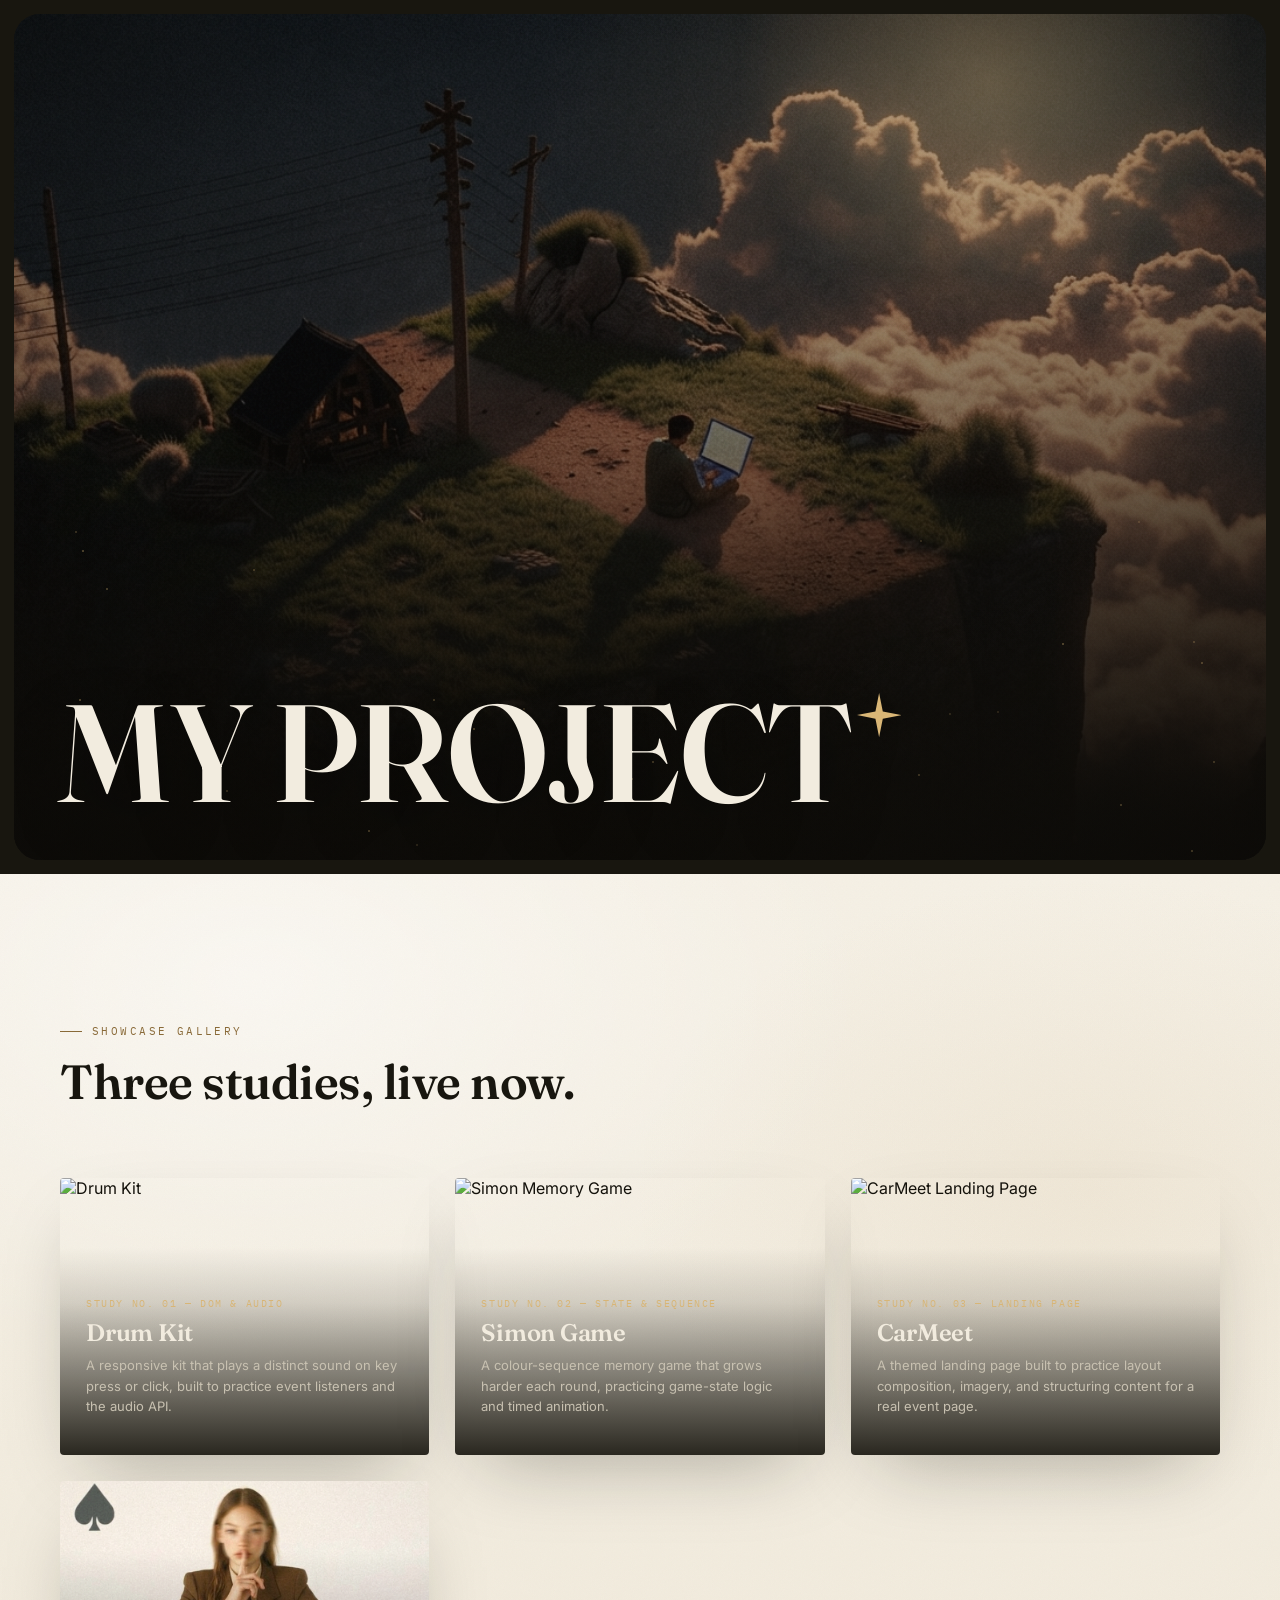
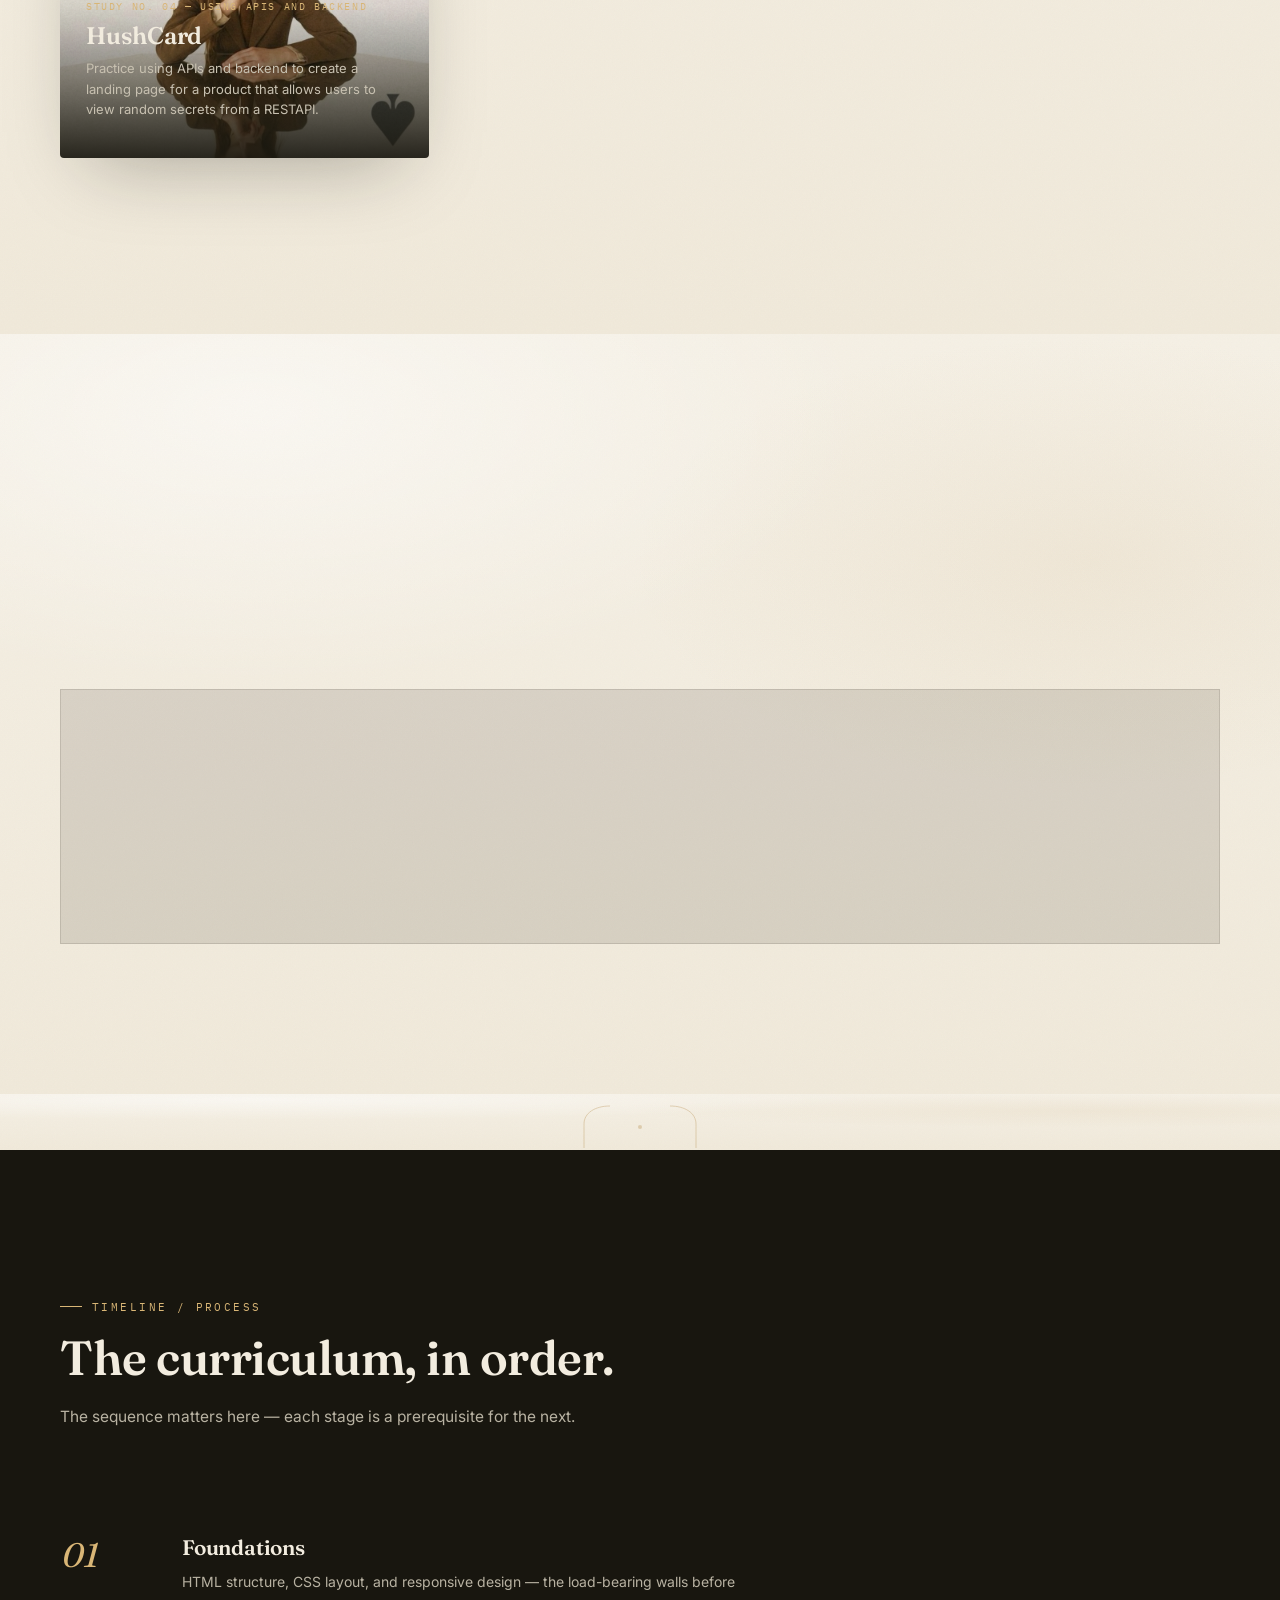
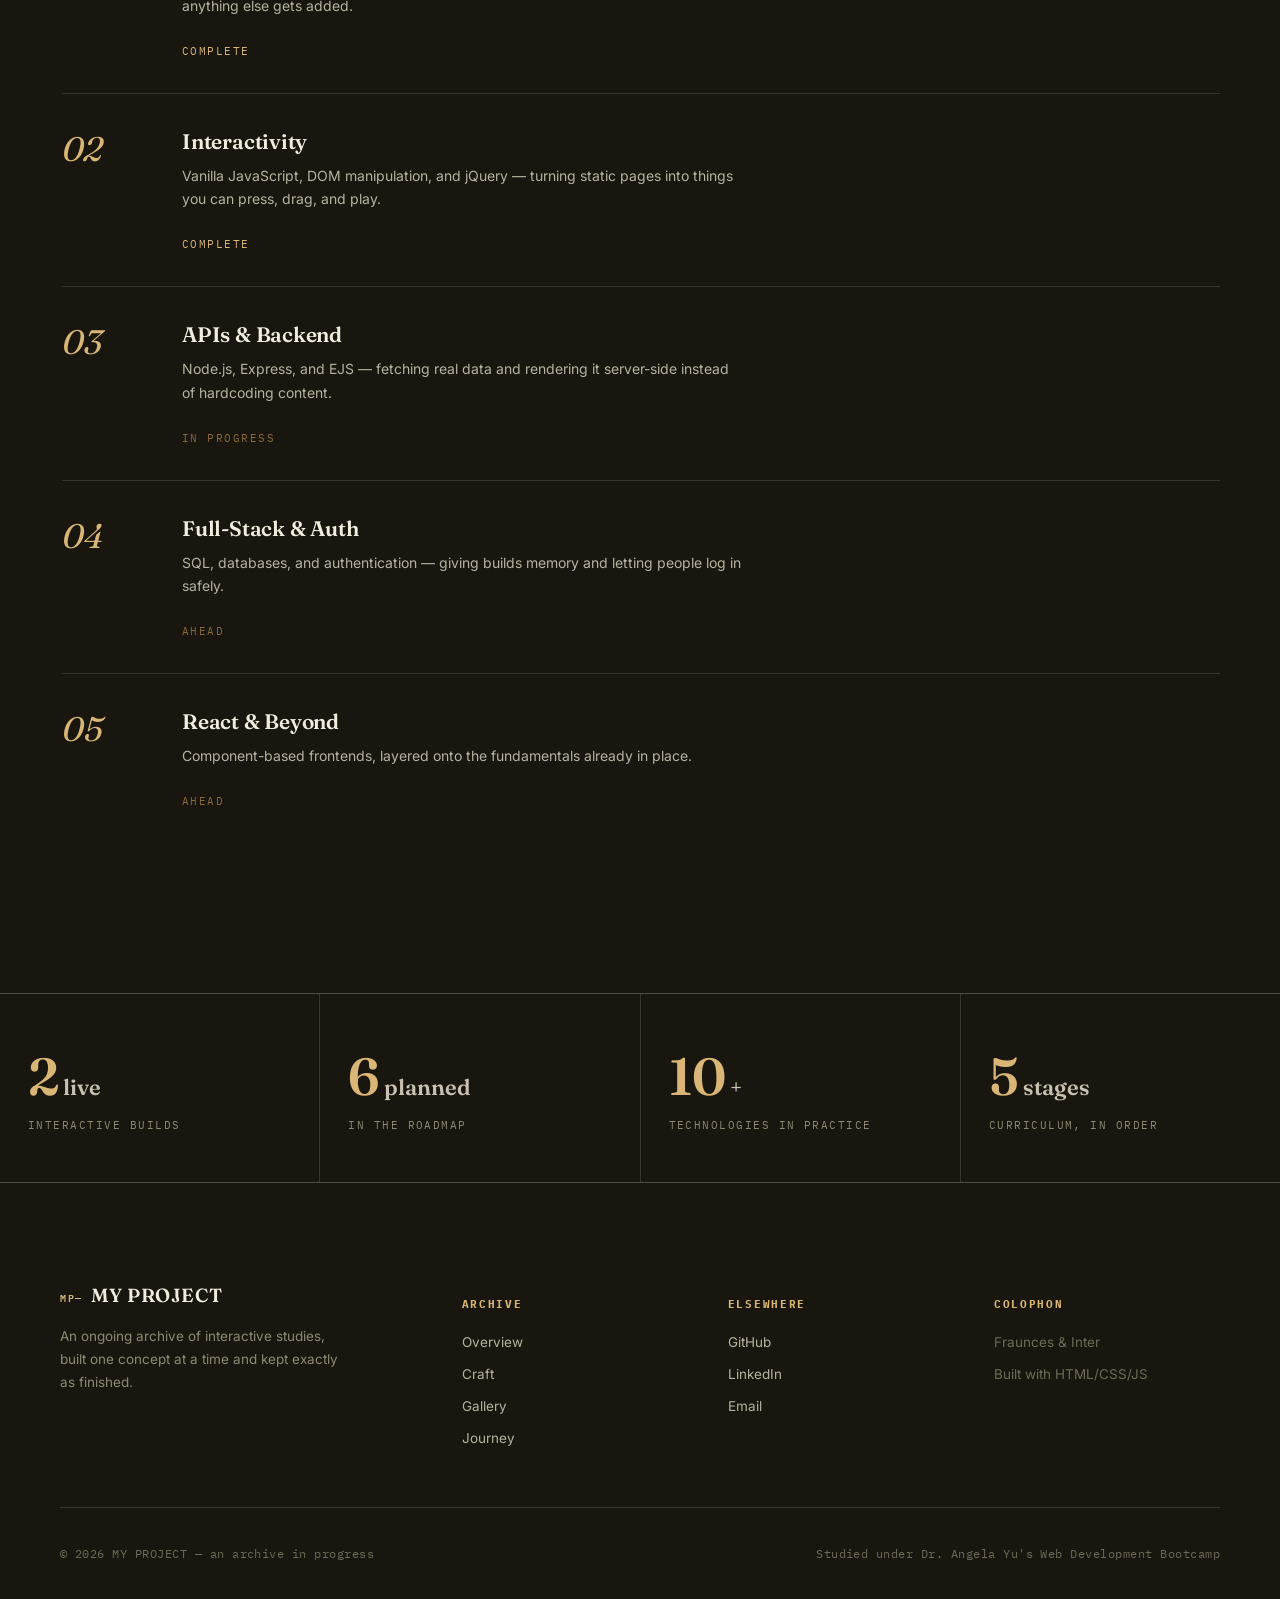
==== commit e8b91b2f: "update script for hero section" ====
--- a/index.html
+++ b/index.html
@@ -282,25 +282,39 @@
 <script>
 document.getElementById('year').textContent = new Date().getFullYear();
 
-// Cursor-tracked spotlight across the hero background (dynamic lighting)
+// Cursor-tracked spotlight — rAF-throttled, cached rect
 const heroBg = document.getElementById('heroBg');
 const spotlight = document.getElementById('spotlight');
-function moveSpot(x, y){
-  const rect = heroBg.getBoundingClientRect();
-  const px = ((x - rect.left) / rect.width) * 100;
-  const py = ((y - rect.top) / rect.height) * 100;
+let heroRect = heroBg.getBoundingClientRect();
+let pendingSpot = null;
+
+function updateHeroRect(){ heroRect = heroBg.getBoundingClientRect(); }
+window.addEventListener('resize', updateHeroRect, { passive: true });
+
+function applySpot(x, y){
+  const px = ((x - heroRect.left) / heroRect.width) * 100;
+  const py = ((y - heroRect.top) / heroRect.height) * 100;
   spotlight.style.setProperty('--mx', px + '%');
   spotlight.style.setProperty('--my', py + '%');
+  pendingSpot = null;
 }
-heroBg.addEventListener('mousemove', (e) => moveSpot(e.clientX, e.clientY));
+
+heroBg.addEventListener('mousemove', (e) => {
+  const x = e.clientX, y = e.clientY;
+  if (pendingSpot === null){
+    pendingSpot = requestAnimationFrame(() => applySpot(x, y));
+  }
+}, { passive: true });
+
 heroBg.addEventListener('mouseleave', () => {
   spotlight.style.setProperty('--mx', '70%');
   spotlight.style.setProperty('--my', '20%');
 });
 
-// Dust particles
+// Dust particles (fewer on small screens = less paint work)
 const dustField = document.getElementById('dustField');
-const DUST_COUNT = 26;
+const DUST_COUNT = window.innerWidth < 768 ? 12 : 26;
+const frag = document.createDocumentFragment();
 for(let i=0;i<DUST_COUNT;i++){
   const s = document.createElement('span');
   s.style.left = Math.random()*100 + '%';
@@ -308,8 +322,9 @@
   s.style.animationDelay = (Math.random()*14) + 's';
   s.style.animationDuration = (10 + Math.random()*10) + 's';
   s.style.opacity = (0.3 + Math.random()*0.5).toFixed(2);
-  dustField.appendChild(s);
+  frag.appendChild(s);
 }
+dustField.appendChild(frag);
 
 // Scroll reveal
 const revealEls = document.querySelectorAll('.reveal, .reveal-stagger');
@@ -323,14 +338,19 @@
 }, { threshold: 0.18 });
 revealEls.forEach(el => io.observe(el));
 
-// Magnetic buttons
+// Magnetic buttons — rAF-throttled
 document.querySelectorAll('[data-magnetic]').forEach(btn => {
+  let magPending = null;
   btn.addEventListener('mousemove', (e) => {
-    const r = btn.getBoundingClientRect();
-    const x = e.clientX - r.left - r.width/2;
-    const y = e.clientY - r.top - r.height/2;
-    btn.style.transform = `translate(${x*0.25}px, ${y*0.35}px)`;
-  });
+    if (magPending) return;
+    magPending = requestAnimationFrame(() => {
+      const r = btn.getBoundingClientRect();
+      const x = e.clientX - r.left - r.width/2;
+      const y = e.clientY - r.top - r.height/2;
+      btn.style.transform = `translate(${x*0.25}px, ${y*0.35}px)`;
+      magPending = null;
+    });
+  }, { passive: true });
   btn.addEventListener('mouseleave', () => { btn.style.transform = 'translate(0,0)'; });
 });
 
@@ -356,14 +376,20 @@
 }, { threshold: 0.5 });
 statVals.forEach(el => statIo.observe(el));
 
-// Subtle parallax on the hero photo as the page scrolls
+// Parallax on hero photo — rAF-throttled, only while in view
+const heroPhoto = document.querySelector('.hero-photo');
+let scrollPending = false;
 window.addEventListener('scroll', () => {
-  const y = window.scrollY;
-  const photo = document.querySelector('.hero-photo');
-  if(photo && y < window.innerHeight){
-    photo.style.transform = `scale(1.06) translateY(${y*0.06}px)`;
-  }
-});
+  if (scrollPending) return;
+  scrollPending = true;
+  requestAnimationFrame(() => {
+    const y = window.scrollY;
+    if (heroPhoto && y < window.innerHeight){
+      heroPhoto.style.transform = `scale(1.06) translateY(${y*0.06}px)`;
+    }
+    scrollPending = false;
+  });
+}, { passive: true });
 </script>
 </body>
 </html>
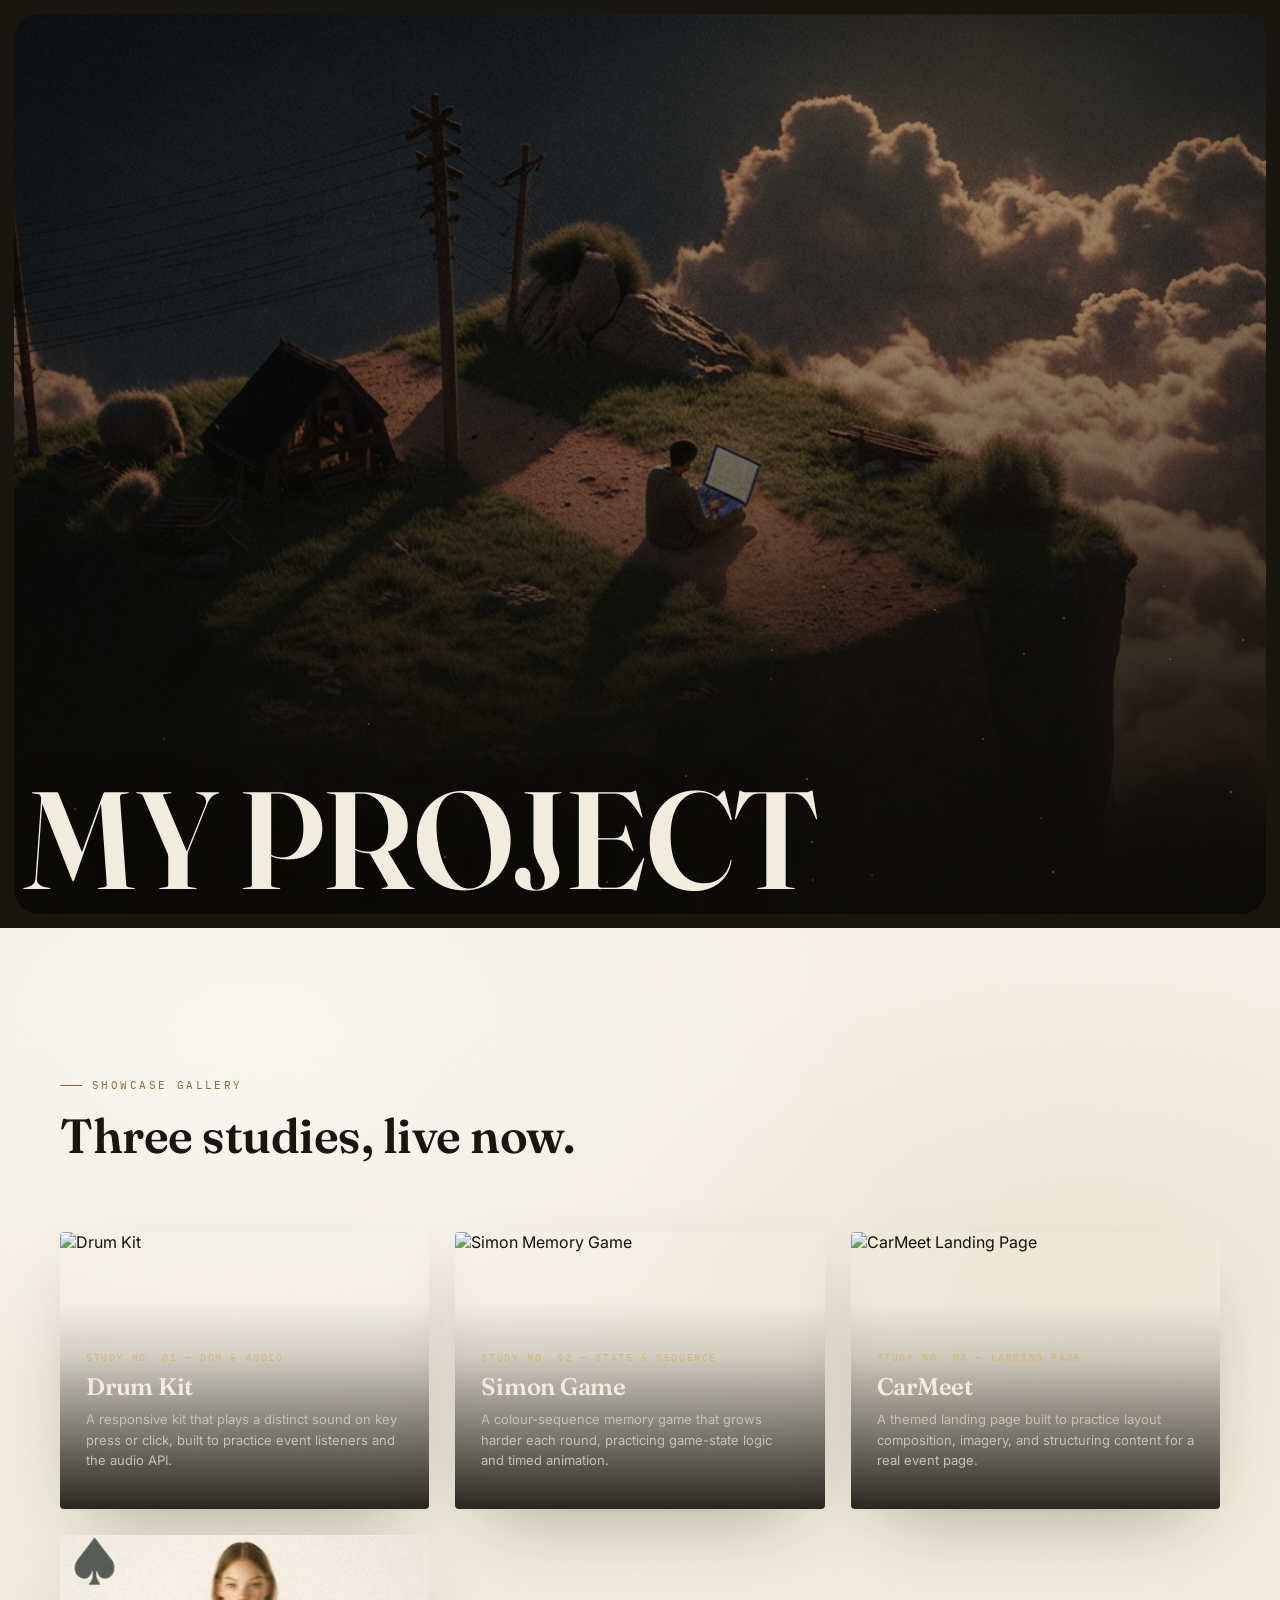
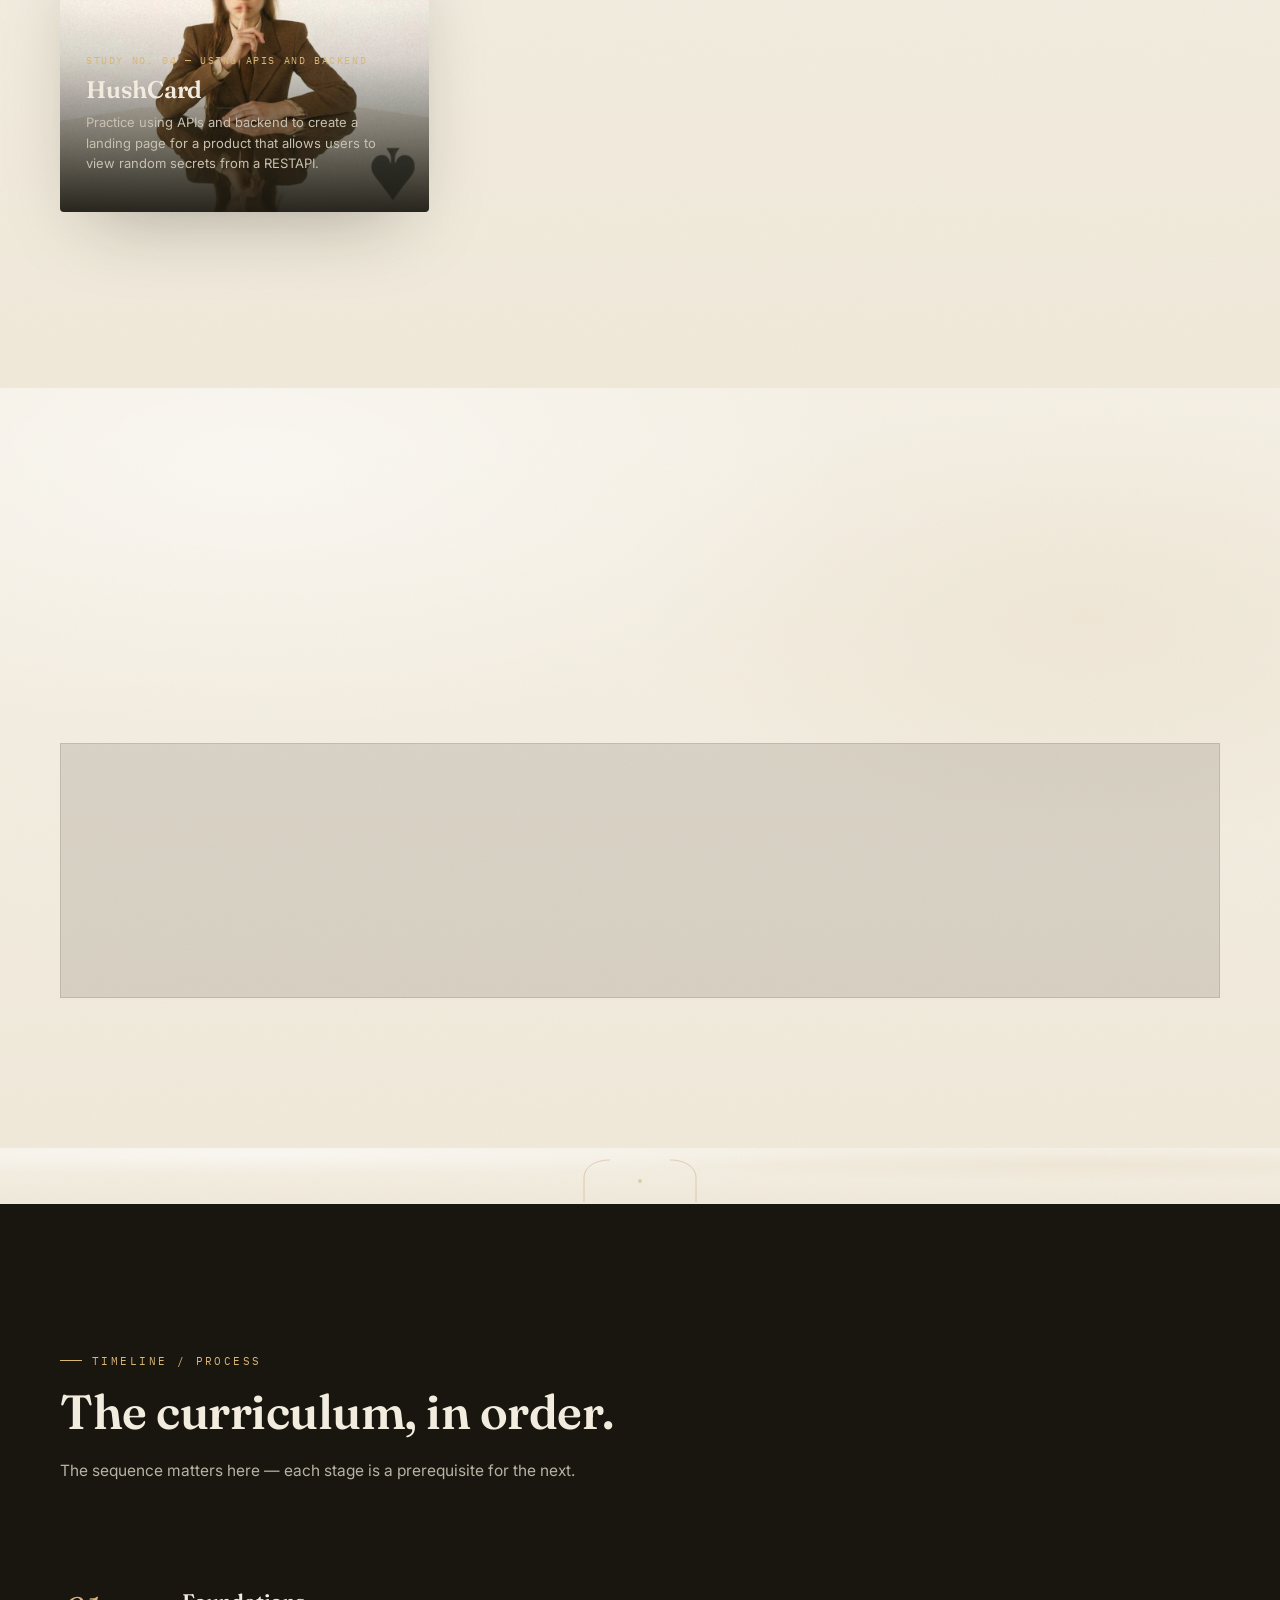
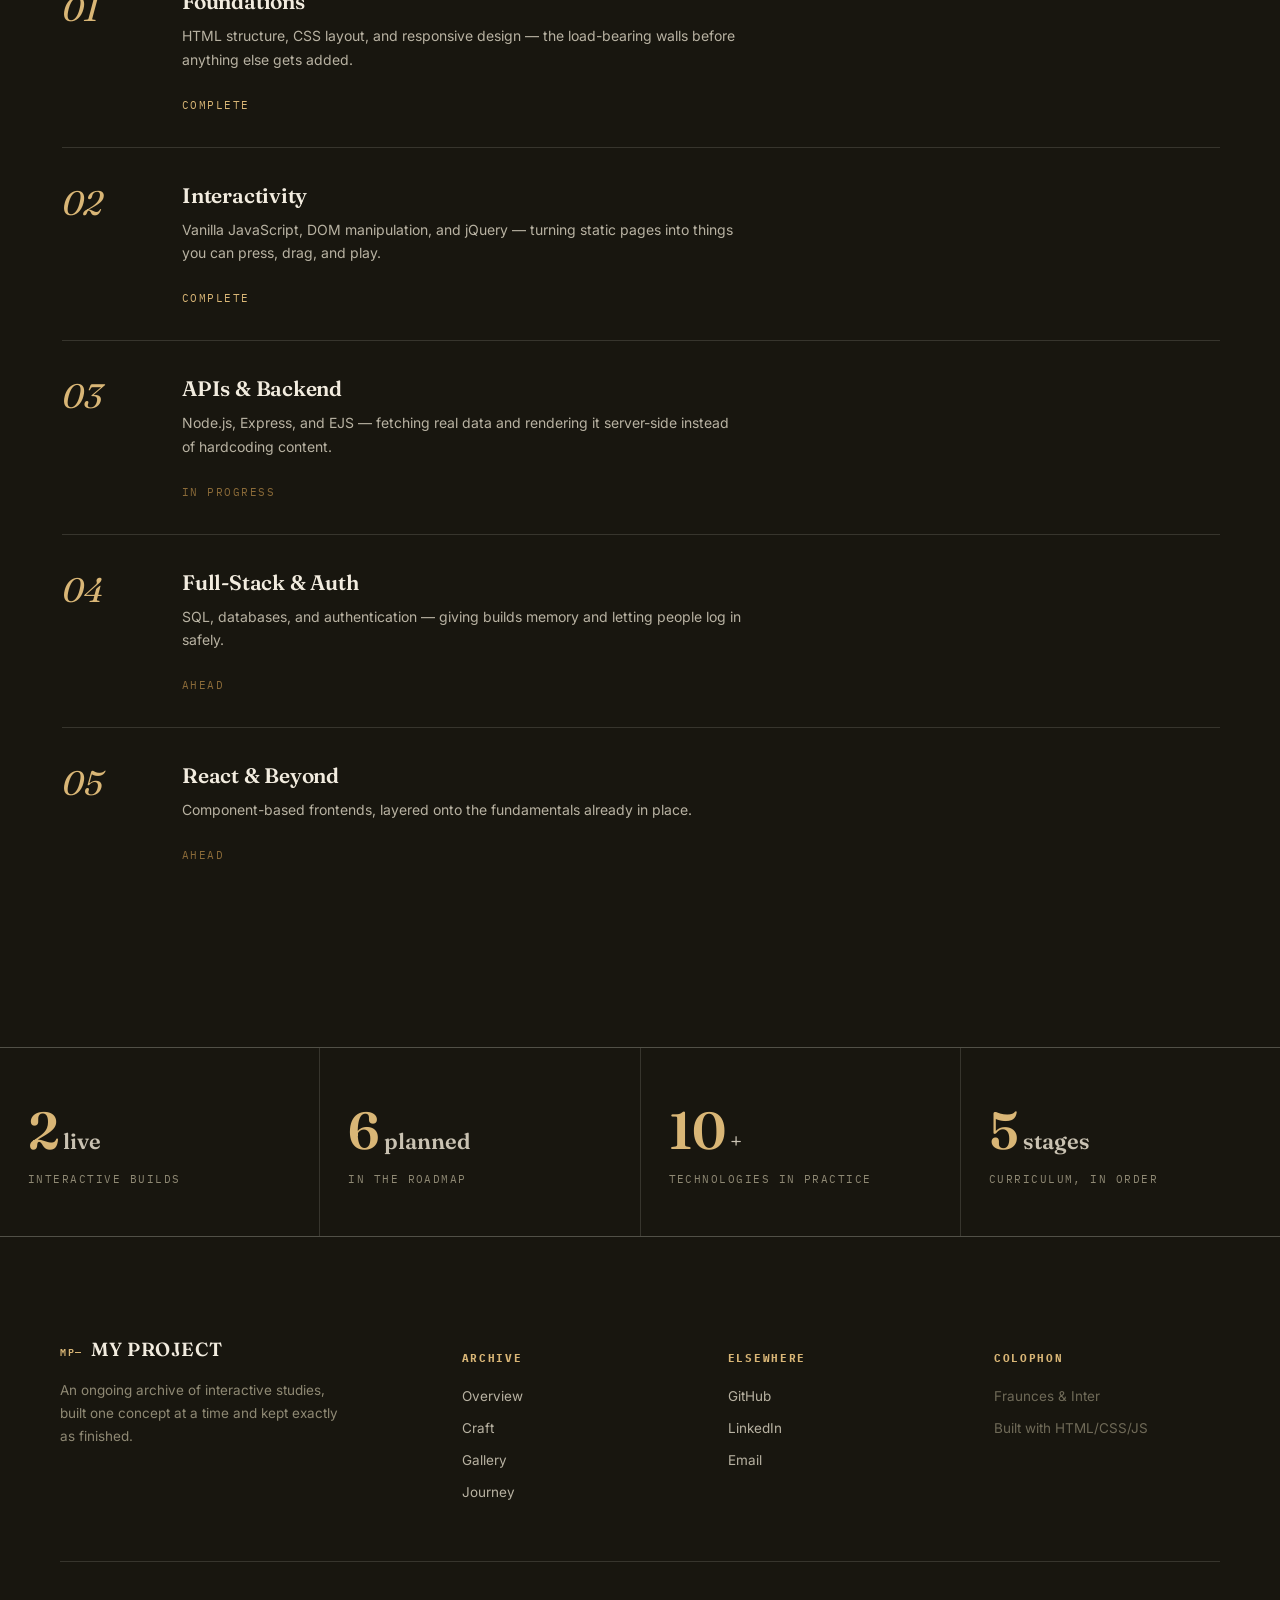
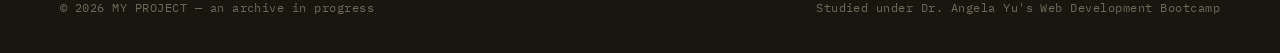
==== commit db5c37d1: "removed curse spotlight and other elements" ====
--- a/index.html
+++ b/index.html
@@ -4,7 +4,6 @@
 <meta charset="UTF-8" />
 <meta name="viewport" content="width=device-width, initial-scale=1" />
 <title>MY PROJECT</title>
-<meta name="description" content="A living archive of builds, one classical study at a time." />
 <link rel="preconnect" href="https://fonts.googleapis.com">
 <link rel="preconnect" href="https://fonts.gstatic.com" crossorigin>
 <link href="https://fonts.googleapis.com/css2?family=Fraunces:ital,opsz,wght@0,9..144,340;0,9..144,440;0,9..144,600;0,9..144,700;1,9..144,440;1,9..144,600&family=Inter:wght@400;500;600&family=IBM+Plex+Mono:wght@400;500&display=swap" rel="stylesheet">
@@ -21,12 +20,11 @@
       <div class="hero-bg-tint"></div>
       <div class="hero-grain"></div>
       <div class="dust" id="dustField"></div>
-      <div class="spotlight" id="spotlight"></div>
       <div class="hero-vignette"></div>
     </div>
 
     <div class="hero-content">
-      <h1 class="hero-word">MY PROJECT<span class="accent-mark" aria-hidden="true"><svg viewBox="0 0 24 24" fill="currentColor"><path d="M12 0 L14 10 L24 12 L14 14 L12 24 L10 14 L0 12 L10 10 Z"/></svg></span></h1>
+      <h1 class="hero-word">MY PROJECT</h1>
       <div class="hero-side reveal">
     </div>
   </header>
@@ -290,26 +288,6 @@
 
 function updateHeroRect(){ heroRect = heroBg.getBoundingClientRect(); }
 window.addEventListener('resize', updateHeroRect, { passive: true });
-
-function applySpot(x, y){
-  const px = ((x - heroRect.left) / heroRect.width) * 100;
-  const py = ((y - heroRect.top) / heroRect.height) * 100;
-  spotlight.style.setProperty('--mx', px + '%');
-  spotlight.style.setProperty('--my', py + '%');
-  pendingSpot = null;
-}
-
-heroBg.addEventListener('mousemove', (e) => {
-  const x = e.clientX, y = e.clientY;
-  if (pendingSpot === null){
-    pendingSpot = requestAnimationFrame(() => applySpot(x, y));
-  }
-}, { passive: true });
-
-heroBg.addEventListener('mouseleave', () => {
-  spotlight.style.setProperty('--mx', '70%');
-  spotlight.style.setProperty('--my', '20%');
-});
 
 // Dust particles (fewer on small screens = less paint work)
 const dustField = document.getElementById('dustField');
--- a/style.css
+++ b/style.css
@@ -175,7 +175,7 @@
 
   .hero-frame{
     position:relative;
-    height:94vh;
+    height:100vh;
     min-height:600px;
     max-height:920px;
     border-radius:26px;
@@ -223,22 +223,14 @@
     10%{ opacity:1; } 90%{ opacity:1; }
     100%{ transform:translateY(-420px) translateX(30px); opacity:0; }
   }
-  .hero-frame .spotlight{
-    position:absolute; inset:-20%;
-    background: radial-gradient(circle 420px at var(--mx,70%) var(--my,20%), rgba(217,182,118,0.28), transparent 60%);
-    mix-blend-mode:screen;
-    pointer-events:none;
-    z-index:2;
-  }
 
   .hero-nav{ position:relative; z-index:5; }
 
-  .hero-content{
-    position:absolute; left:0; right:0; bottom:0; z-index:4;
-    padding:0 44px 48px;
-    display:flex; align-items:flex-end; justify-content:space-between;
-    gap:40px;
-  }
+.hero-content {
+  position: absolute;
+  left: 10px;
+  bottom: 5px; 
+}
   @media (max-width:860px){
     .hero-content{ flex-direction:column; align-items:flex-start; gap:26px; padding:0 24px 34px; }
   }
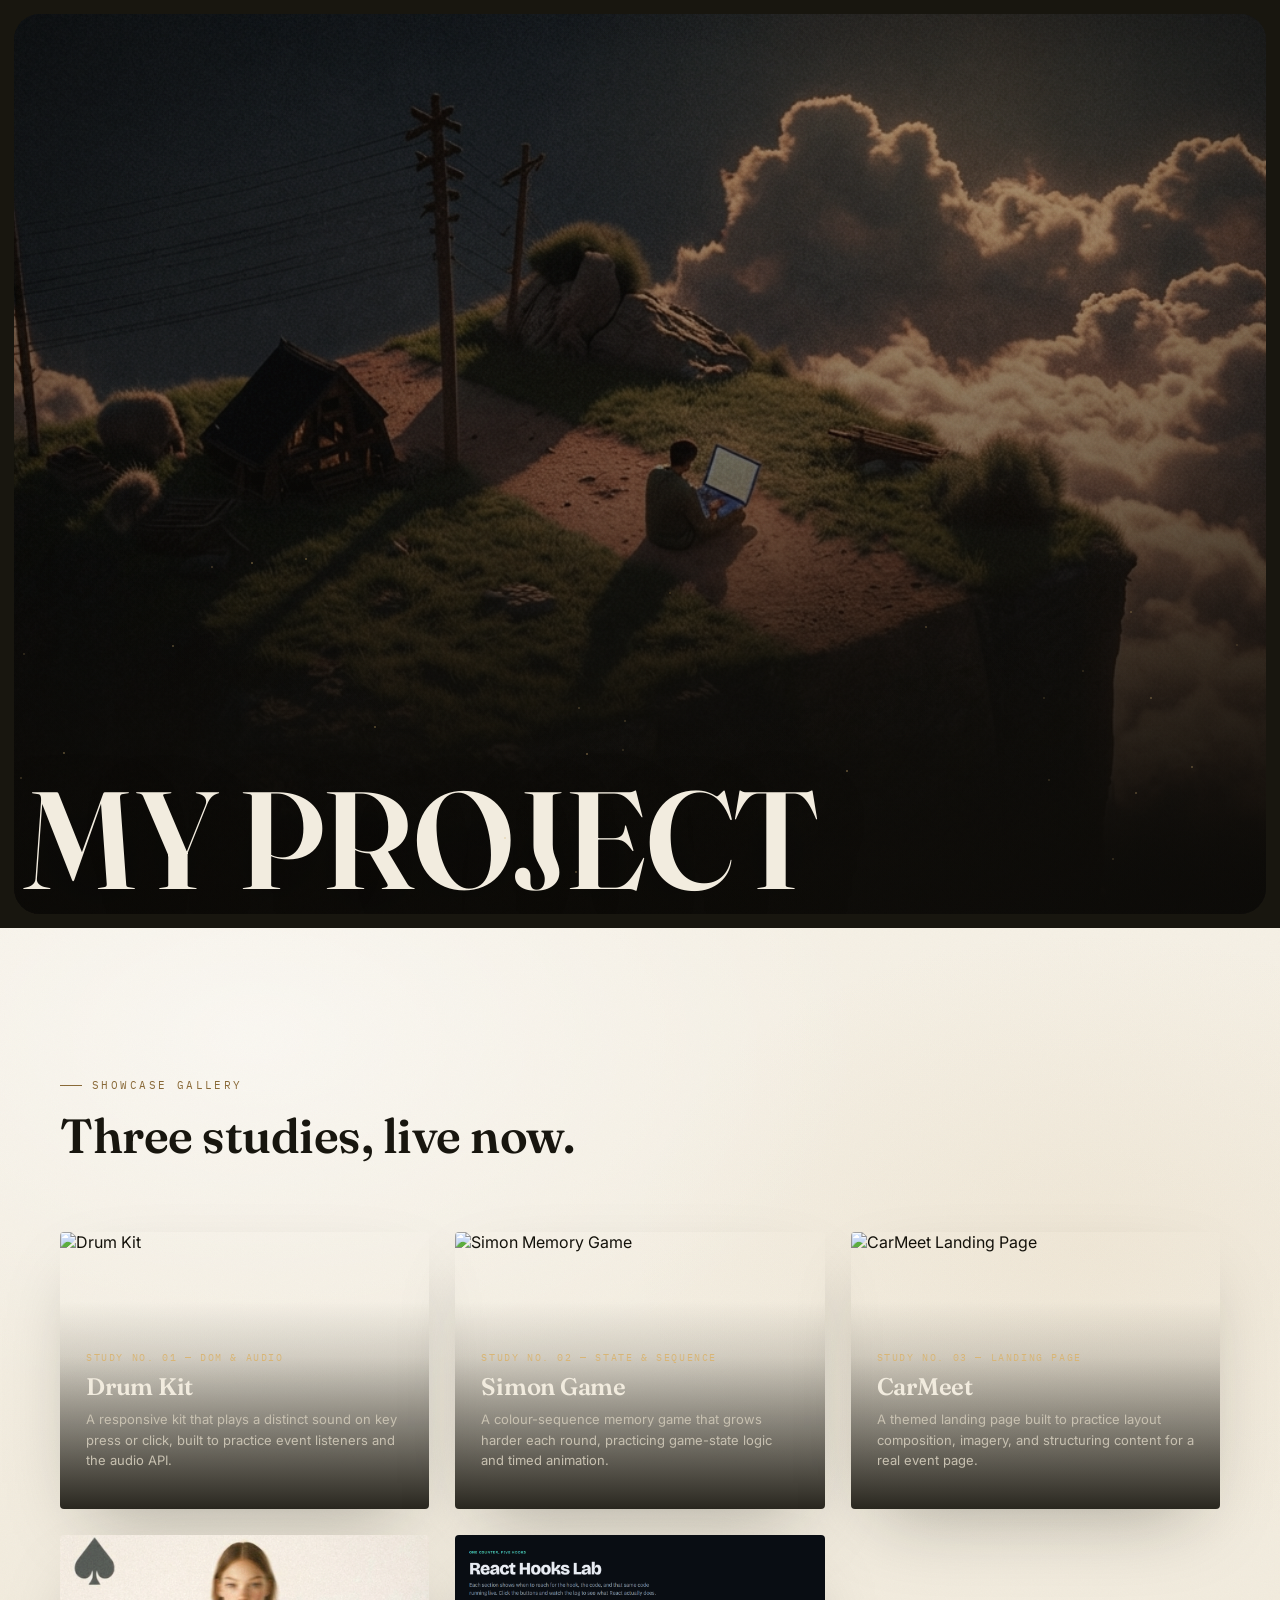
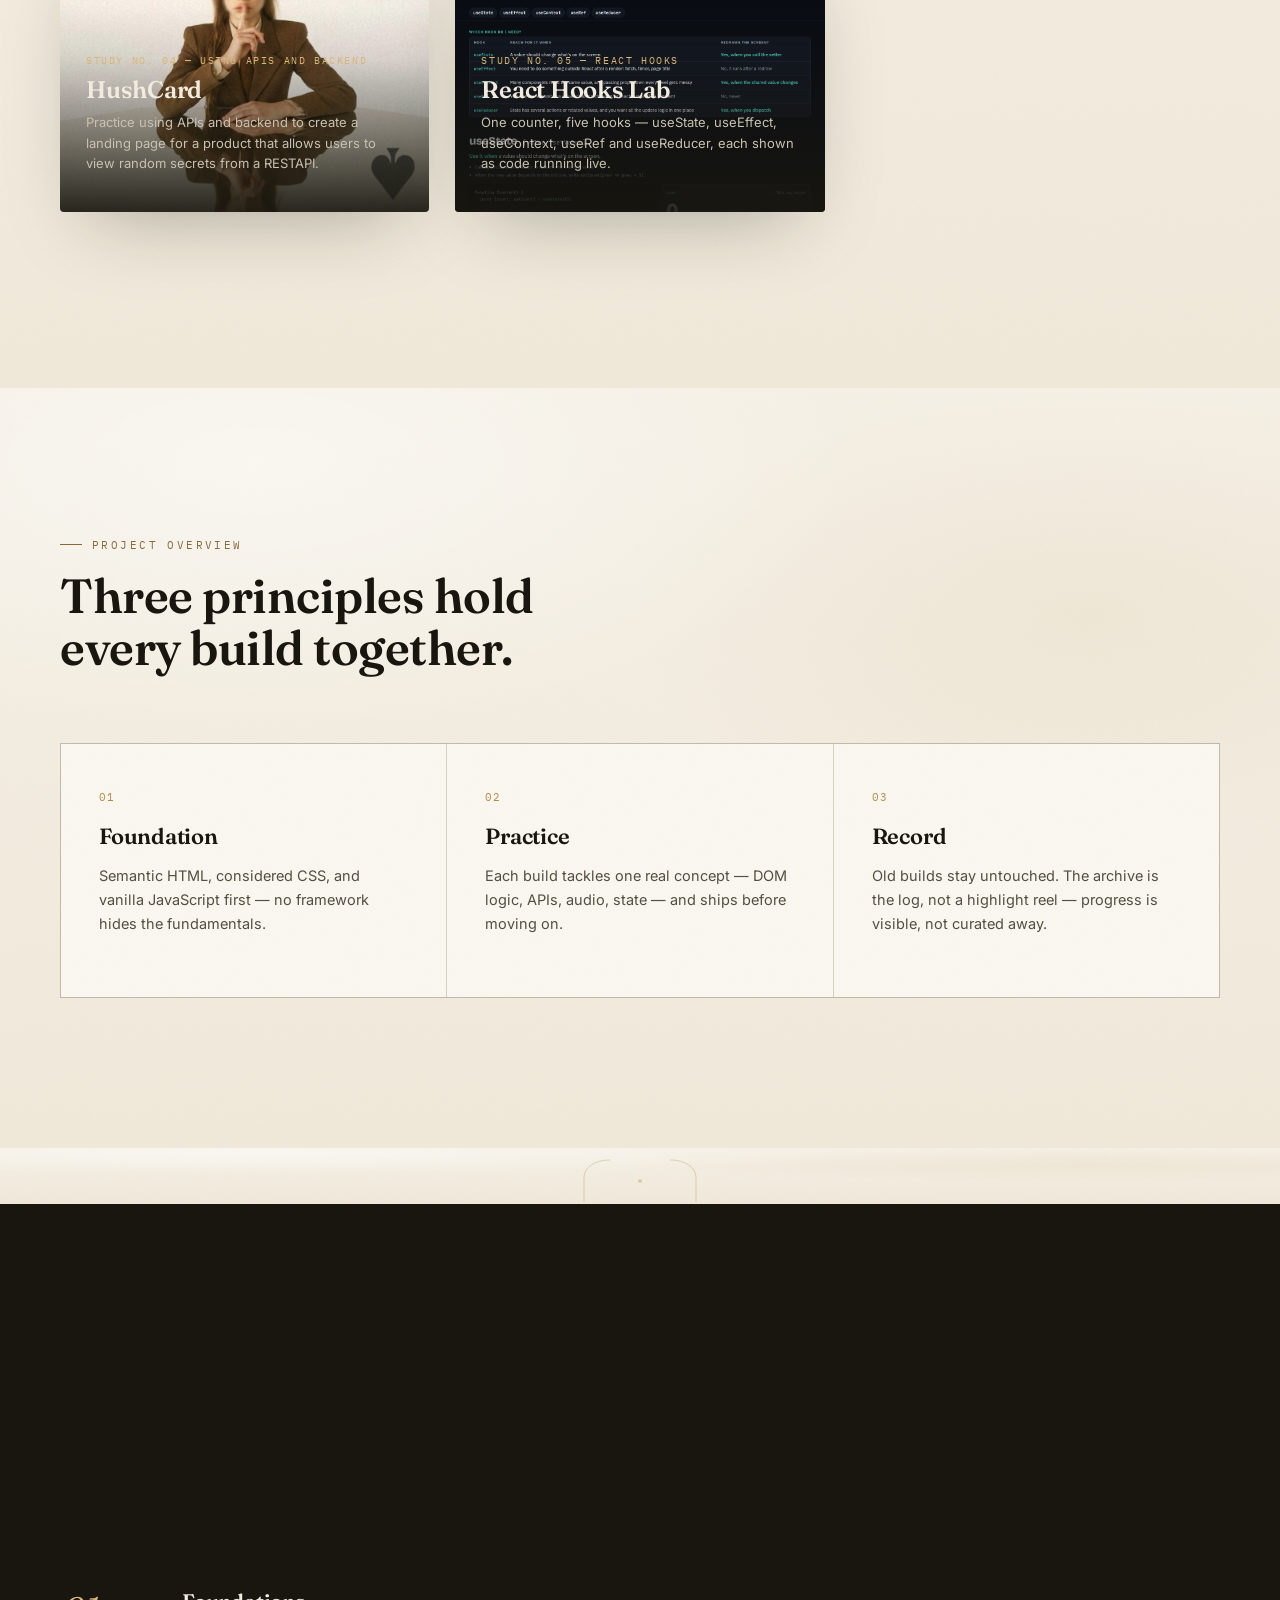
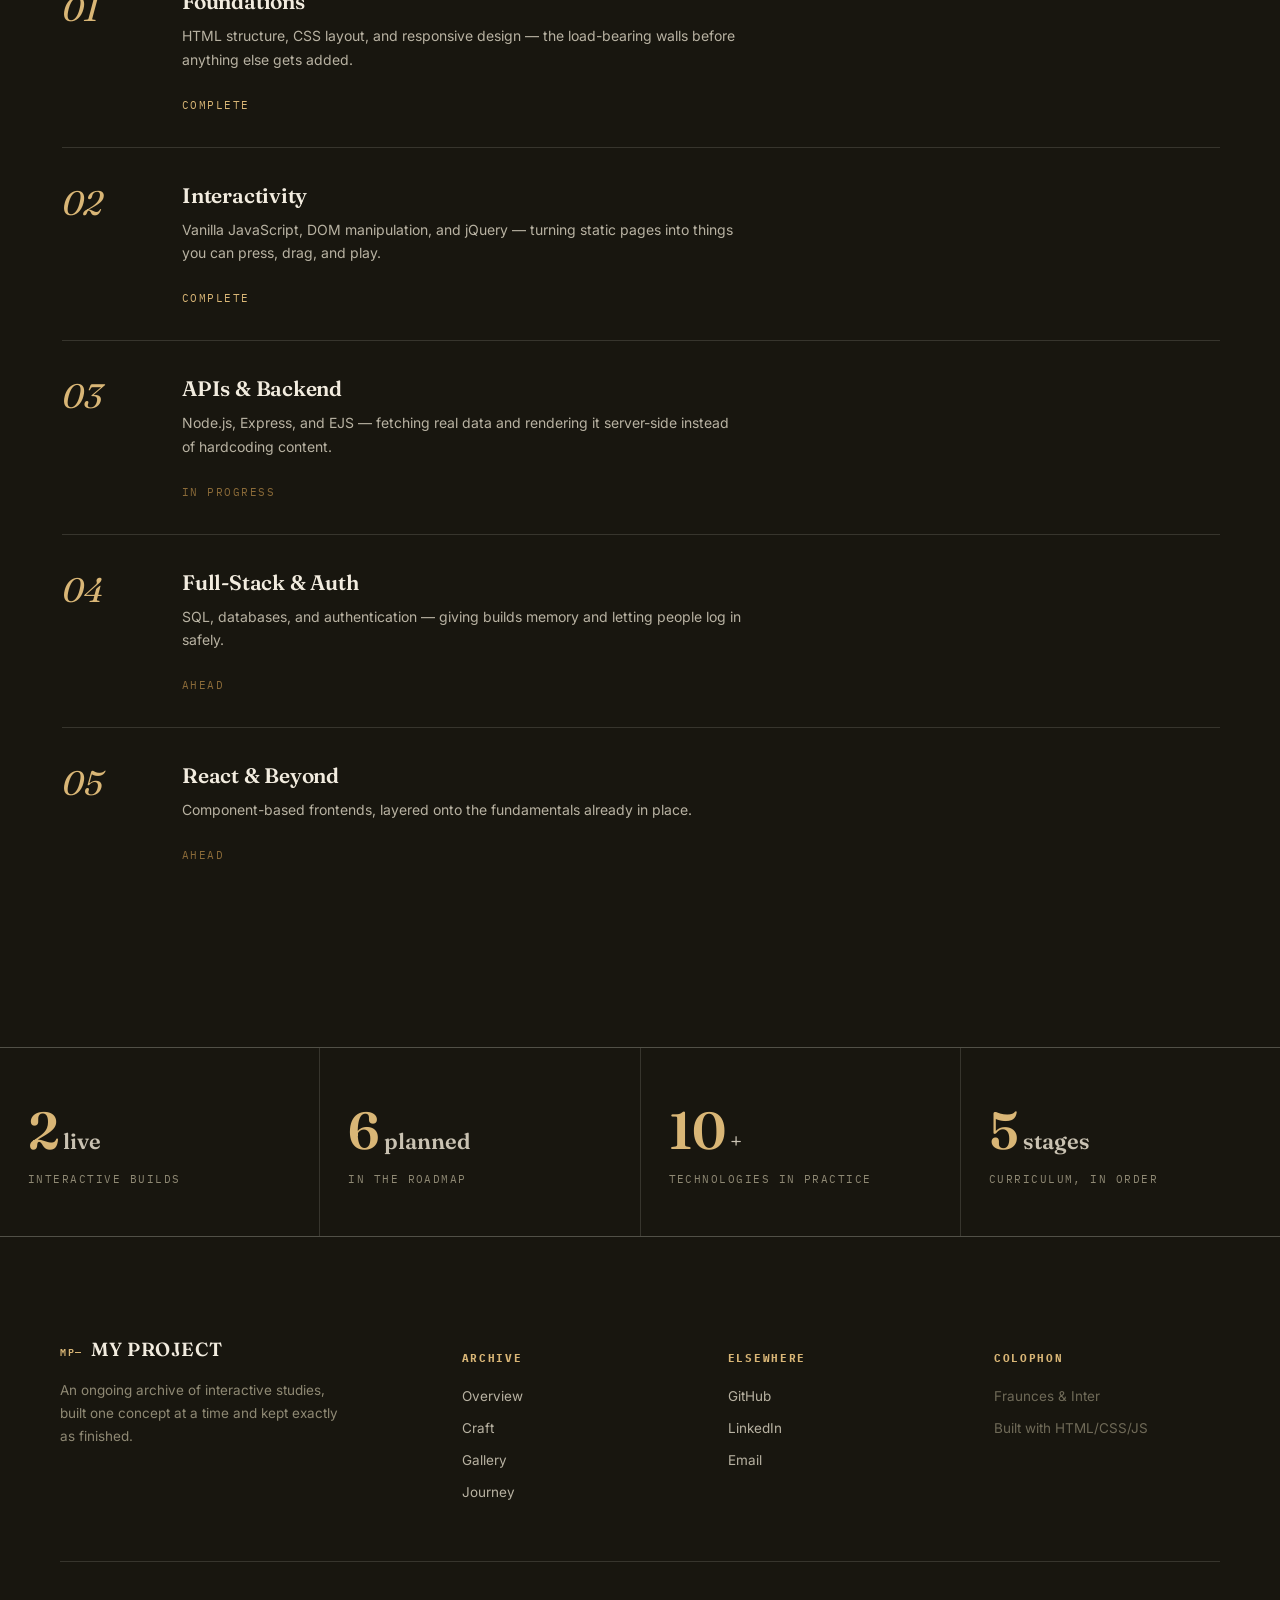
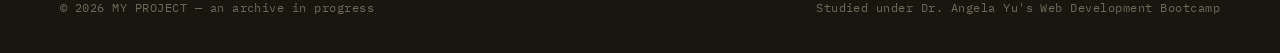
==== commit 6160d79b: "added React Hooks Lab project to gallery" ====
--- a/index.html
+++ b/index.html
@@ -117,6 +117,23 @@
           <h3>HushCard</h3>
           <p>
             Practice using APIs and backend to create a landing page for a product that allows users to view random secrets from a RESTAPI.
+          </p>
+        </div>
+      </a>
+
+      <!-- React Hooks Lab -->
+      <a href="React Hooks Lab/index.html" class="gcard">
+        <img
+          src="assets/img/portfolio/ReactHooksLab.png"
+          alt="React Hooks Lab"
+        />
+
+        <div class="overlay">
+          <div class="tag">Study No. 05 — React Hooks</div>
+          <h3>React Hooks Lab</h3>
+          <p>
+            One counter, five hooks — useState, useEffect, useContext,
+            useRef and useReducer, each shown as code running live.
           </p>
         </div>
       </a>
